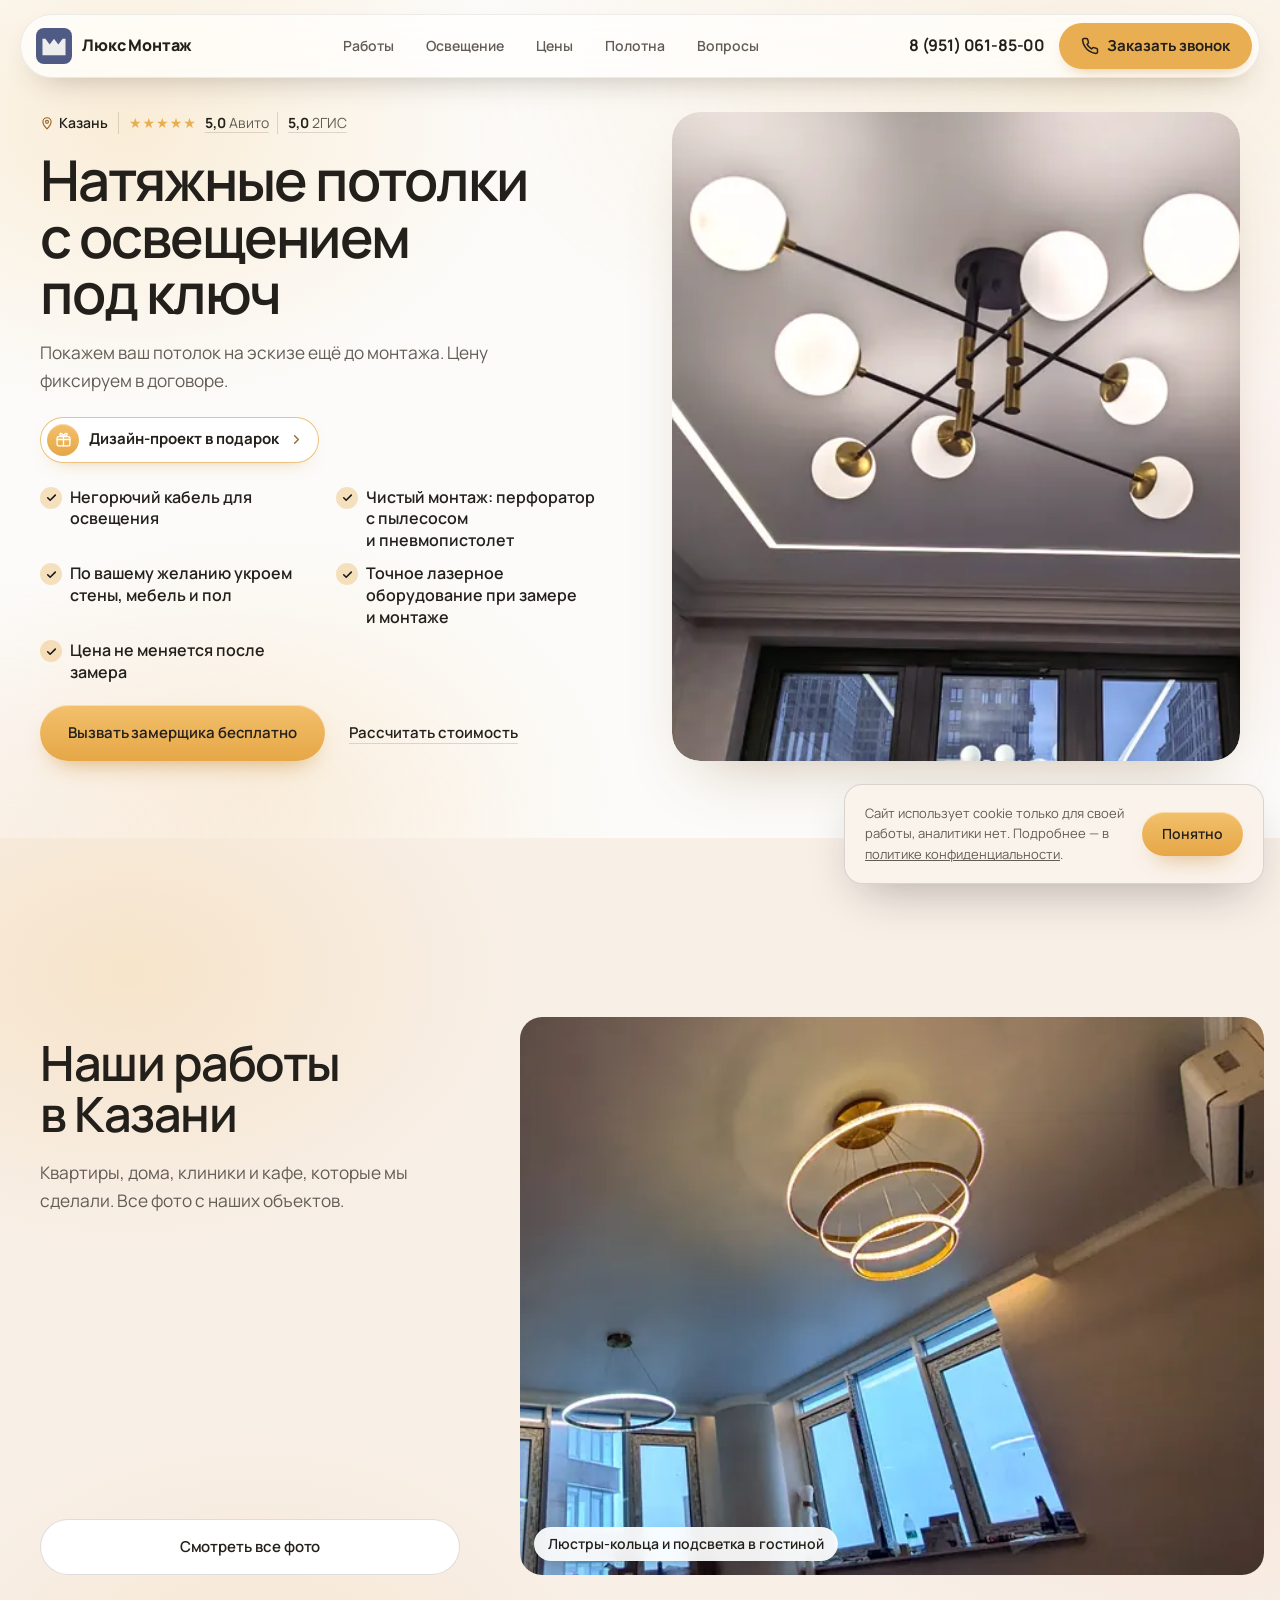
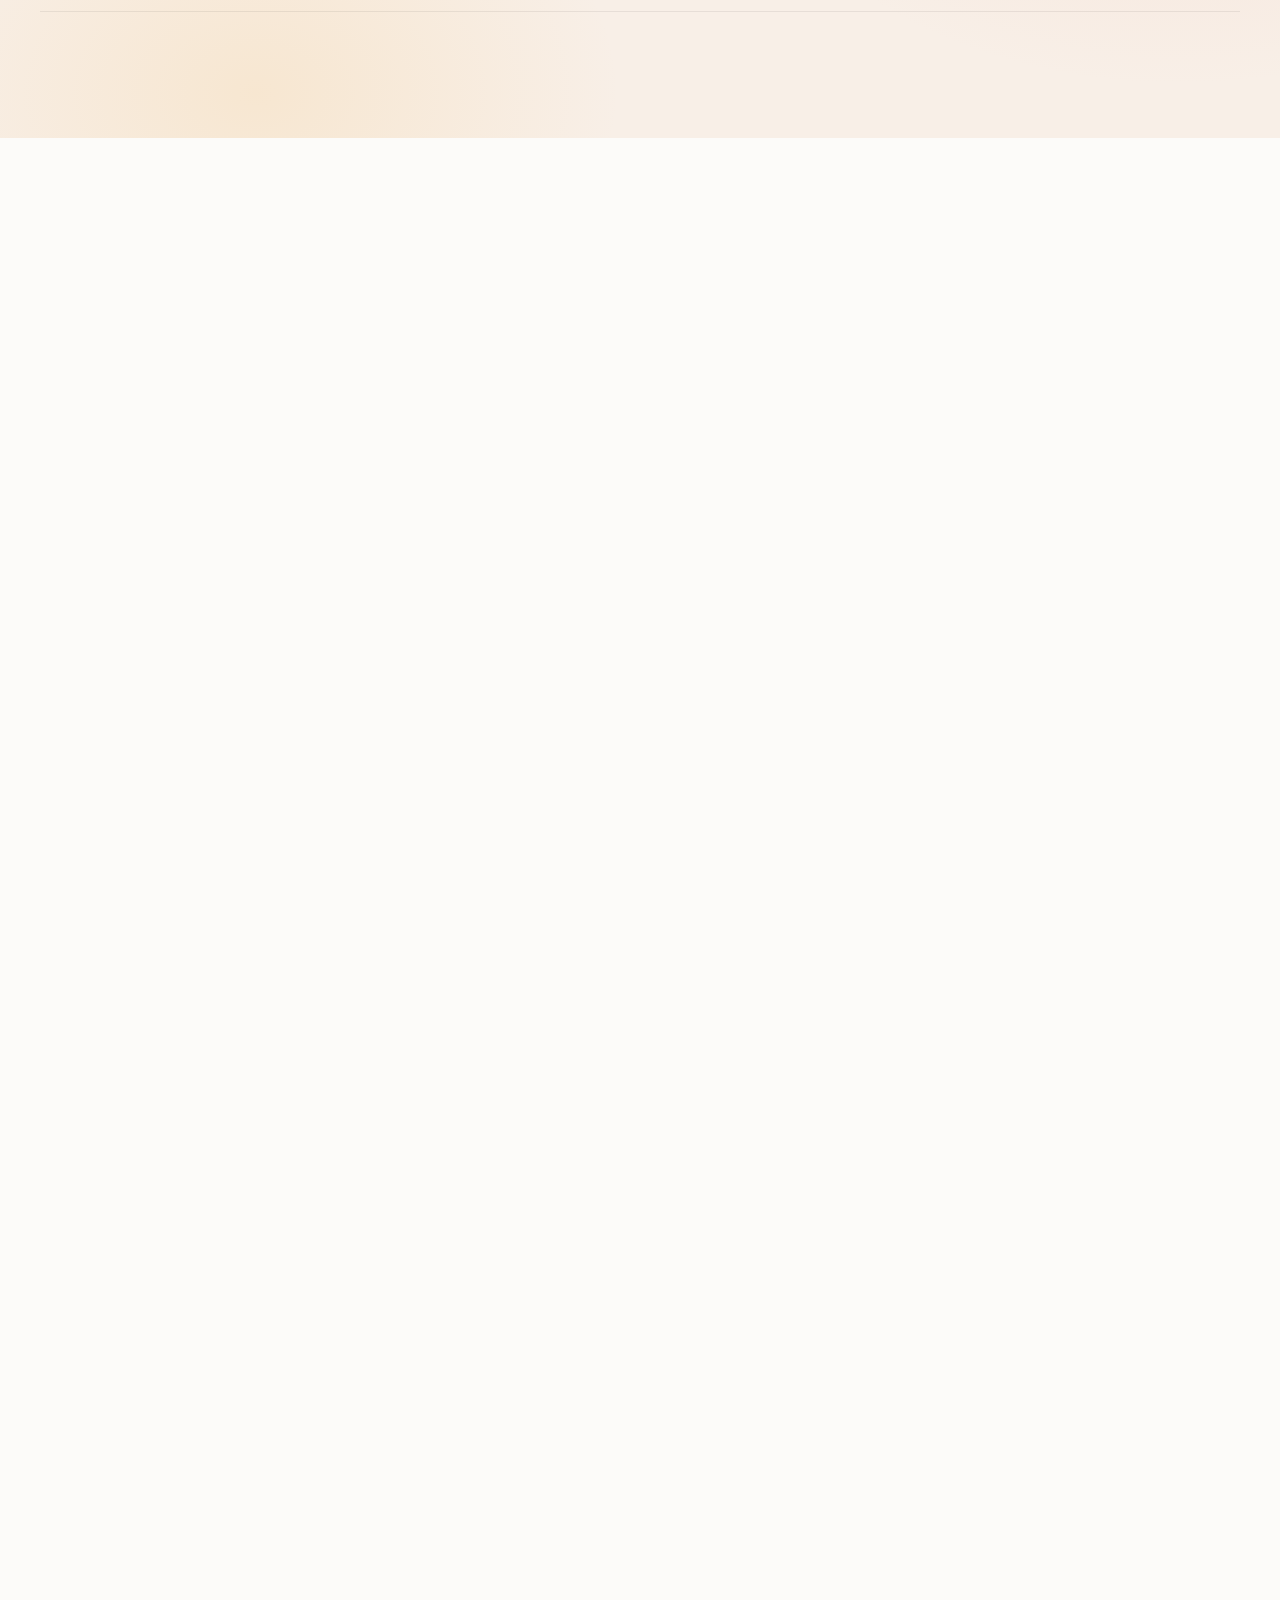
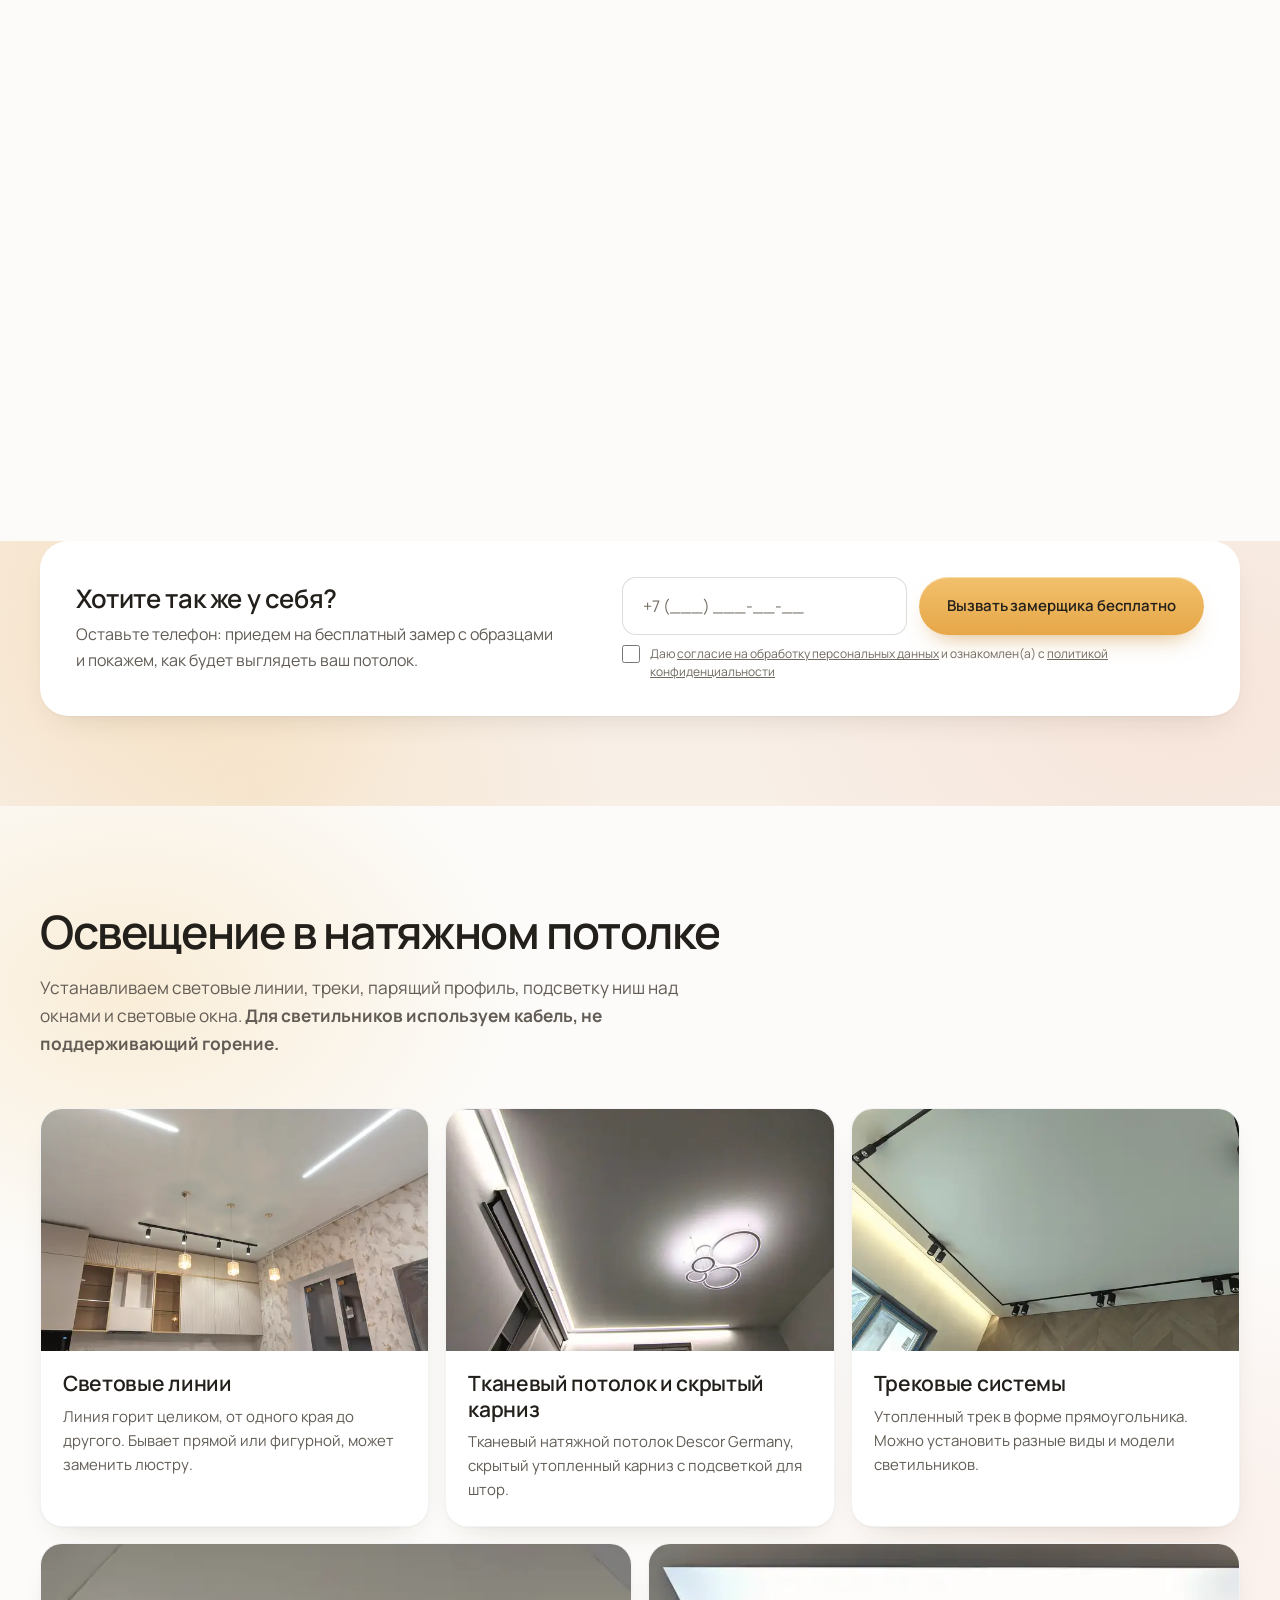
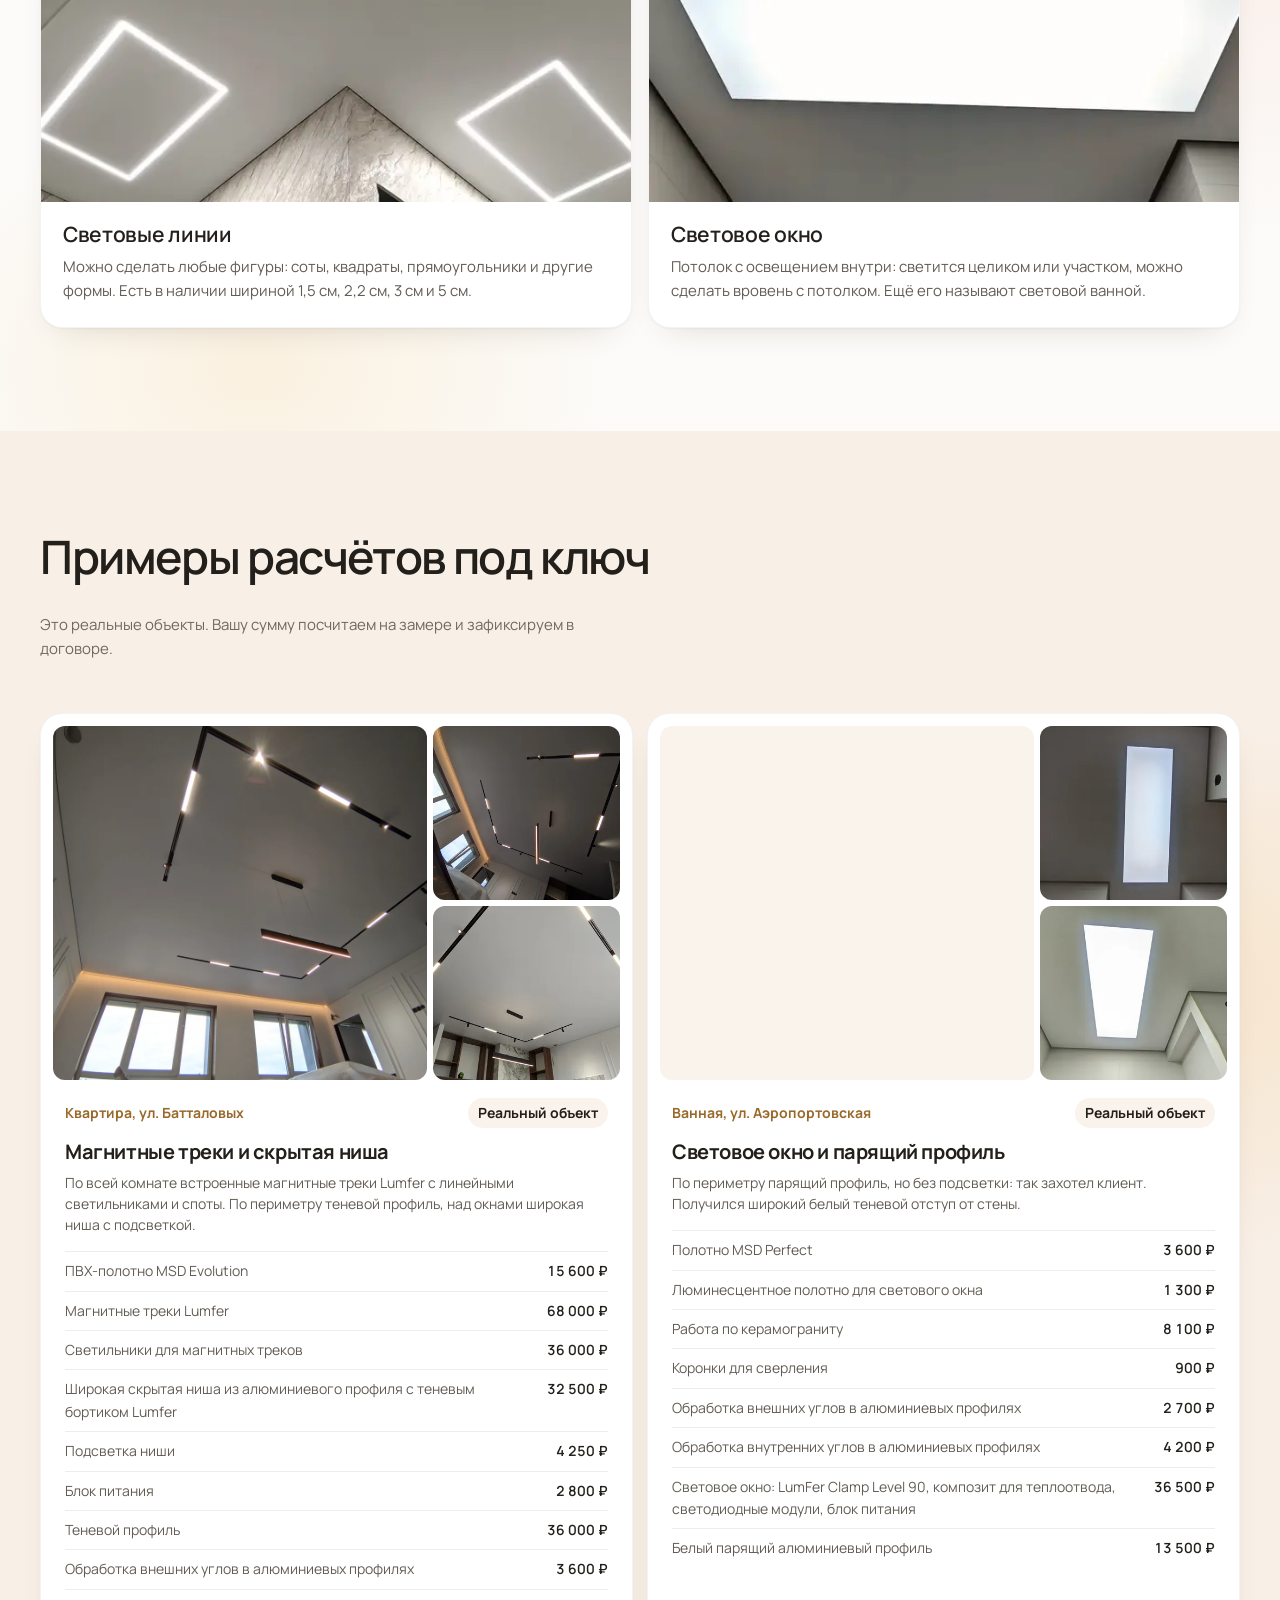
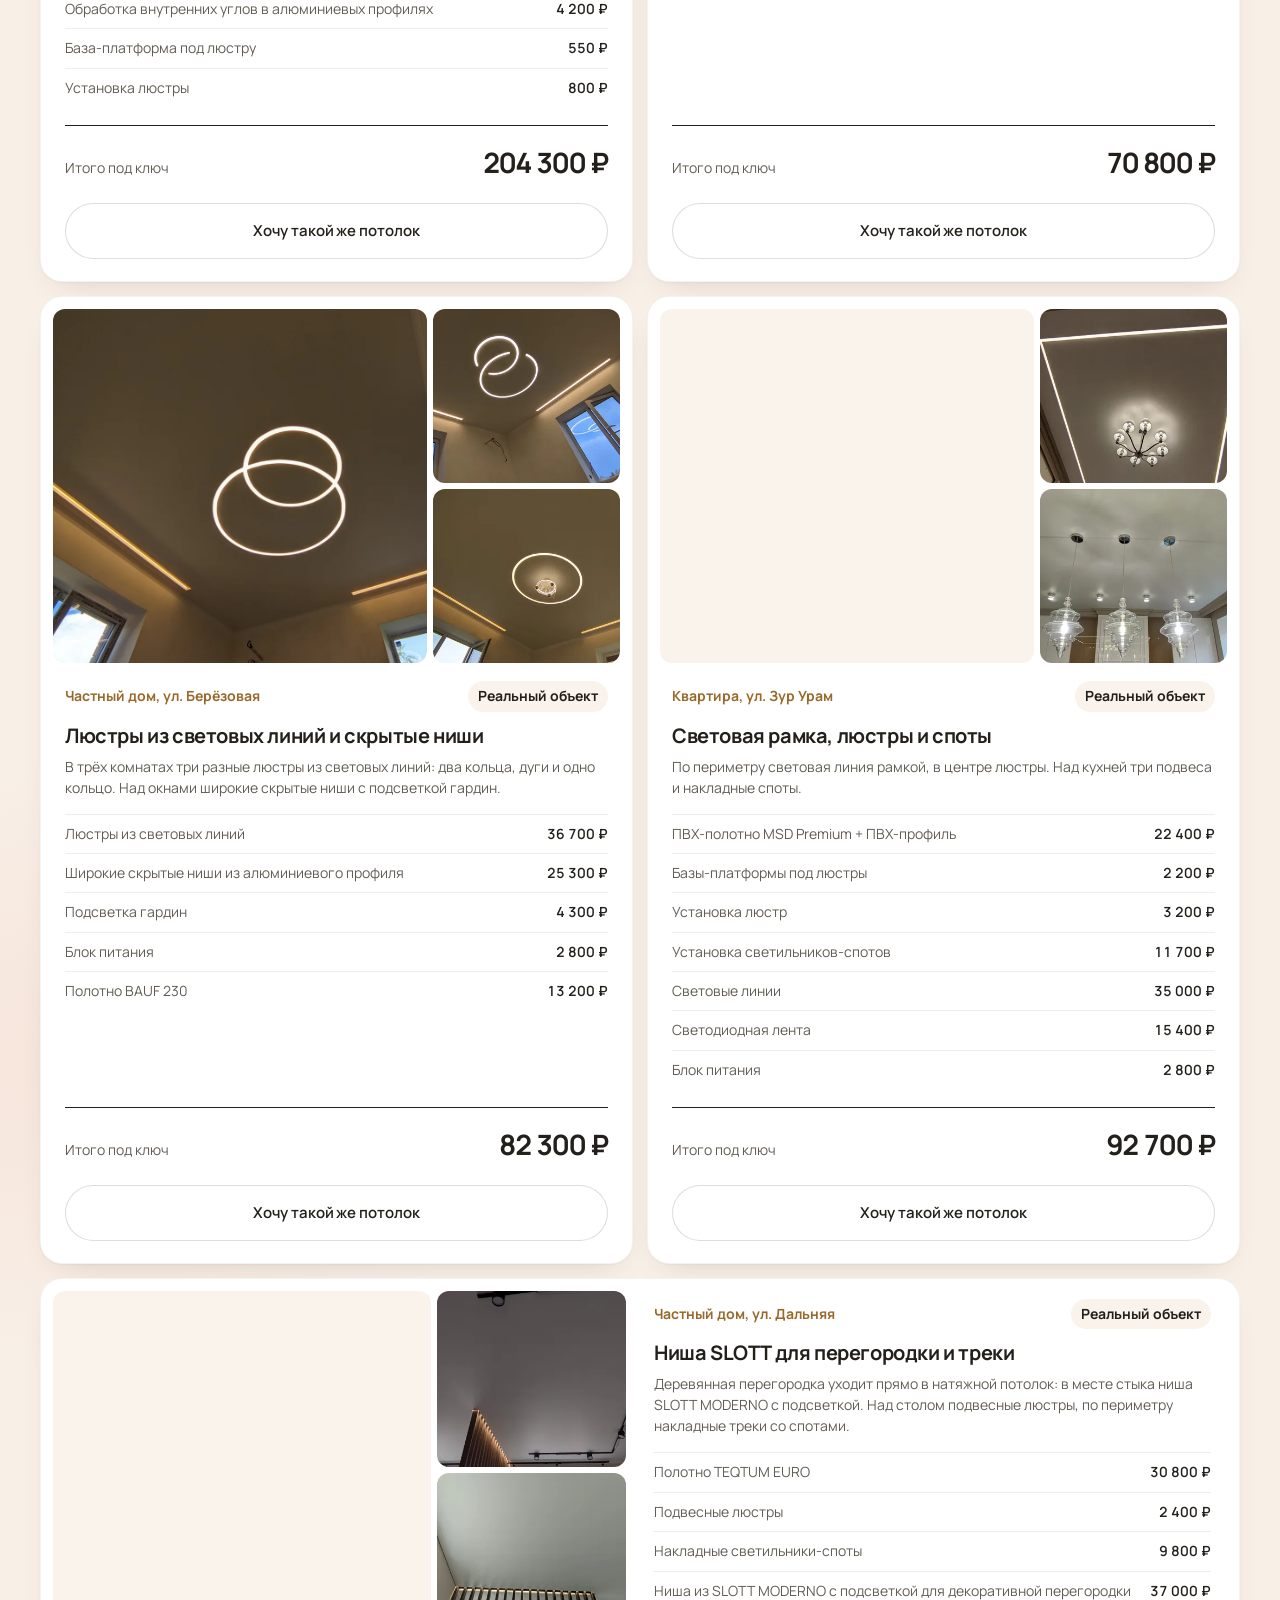
==== index.html @ 131552fe "Первый экран: вернул прежнее фото справа, оставил только тёплое свечение Co-Authored-By: Claude Opus" ====
<!DOCTYPE html>
<html lang="ru" class="no-js">
<head>
  <meta charset="UTF-8">
  <meta name="viewport" content="width=device-width, initial-scale=1">
  <title>Натяжные потолки с освещением в Казани под ключ — Люкс Монтаж</title>
  <meta name="description" content="Натяжные потолки с освещением в Казани под ключ: световые линии, треки, теневой и парящий профиль, световые окна. Бесплатный замер с образцами, дизайн-проект в подарок, цена в договоре не меняется, гарантия до 10 лет. С 2011 года.">
  <meta name="theme-color" content="#FCFBF9">

  <meta property="og:type" content="website">
  <meta property="og:title" content="Натяжные потолки с освещением в Казани — Люкс Монтаж">
  <meta property="og:description" content="Натяжные потолки со встроенным освещением. Бесплатный замер с образцами, цена не меняется после замера, гарантия до 10 лет.">
  <meta property="og:image" content="https://insafvibecode.github.io/natyazhnye-potolki/img/og.jpg">
  <meta property="og:image:width" content="1200">
  <meta property="og:image:height" content="630">
  <meta property="og:url" content="https://insafvibecode.github.io/natyazhnye-potolki/">
  <link rel="canonical" href="https://insafvibecode.github.io/natyazhnye-potolki/">

  <link rel="icon" href="img/logo-mark.svg" type="image/svg+xml">
  <script>
    // анимации только на компьютере с мышью; на телефоне страница сразу открывается целиком, без эффектов.
    // Класс ставим до отрисовки, иначе страница мигает: показалась → спряталась → появилась
    if (!matchMedia('(prefers-reduced-motion: reduce)').matches && matchMedia('(pointer: fine)').matches) {
      document.documentElement.classList.add('anim', 'intro');
      setTimeout(function () { if (!window.gsap) document.documentElement.classList.remove('anim', 'intro'); }, 4000);
    }
  </script>
  <script type="application/ld+json">
{
  "@context": "https://schema.org",
  "@type": "HomeAndConstructionBusiness",
  "name": "Люкс Монтаж",
  "description": "Натяжные потолки с освещением в Казани под ключ: световые линии, треки, теневой и парящий профиль, световые окна. Бесплатный замер, дизайн-проект в подарок, гарантия до 10 лет.",
  "url": "https://insafvibecode.github.io/natyazhnye-potolki/",
  "image": "https://insafvibecode.github.io/natyazhnye-potolki/img/hero/light-frame.webp",
  "logo": "https://insafvibecode.github.io/natyazhnye-potolki/img/logo.webp",
  "telephone": "+7-951-061-85-00",
  "email": "luxmontage@mail.ru",
  "address": {
    "@type": "PostalAddress",
    "addressLocality": "Казань",
    "addressCountry": "RU"
  },
  "areaServed": "Казань",
  "openingHours": "Mo-Su 08:00-22:00",
  "foundingDate": "2011",
  "sameAs": [
    "https://yandex.ru/maps/org/lyuks_montazh/154054015821/",
    "https://2gis.ru/kazan/geo/70000001110180739",
    "https://www.avito.ru/brands/a786323fda3f8978af748af81c578576"
  ]
}
  </script>
  <script type="application/ld+json">
{
  "@context": "https://schema.org",
  "@type": "FAQPage",
  "mainEntity": [
    {
      "@type": "Question",
      "name": "Безопасен ли натяжной потолок в детской?",
      "acceptedAnswer": {
        "@type": "Answer",
        "text": "Да. Устанавливаем полотна с сертификатами для жилых помещений, покажем их на замере."
      }
    },
    {
      "@type": "Question",
      "name": "Будет ли запах после монтажа?",
      "acceptedAnswer": {
        "@type": "Answer",
        "text": "Первое время бывает лёгкий запах, после проветривания он уходит. Если это важно, посмотрите тканевые полотна."
      }
    },
    {
      "@type": "Question",
      "name": "Что будет, если затопят соседи сверху?",
      "acceptedAnswer": {
        "@type": "Answer",
        "text": "Полотно удержит воду. Не прокалывайте его, позвоните нам: сольём воду, просушим и вернём полотно на место."
      }
    },
    {
      "@type": "Question",
      "name": "Сколько времени занимает установка?",
      "acceptedAnswer": {
        "@type": "Answer",
        "text": "Одну комнату монтируем за несколько часов."
      }
    },
    {
      "@type": "Question",
      "name": "Будет ли пыль при монтаже?",
      "acceptedAnswer": {
        "@type": "Answer",
        "text": "Немного будет: под профиль сверлим стены. Строительный и крупный мусор за собой не оставляем."
      }
    },
    {
      "@type": "Question",
      "name": "Может ли цена измениться после замера?",
      "acceptedAnswer": {
        "@type": "Answer",
        "text": "Нет. Смету считаем на замере и фиксируем в договоре."
      }
    },
    {
      "@type": "Question",
      "name": "Как ухаживать за натяжным потолком?",
      "acceptedAnswer": {
        "@type": "Answer",
        "text": "Специального ухода не нужно: протирайте мягкой тканью, пятна убирает мыльный раствор."
      }
    },
    {
      "@type": "Question",
      "name": "Делаете ли вы дизайн-проект?",
      "acceptedAnswer": {
        "@type": "Answer",
        "text": "Да, в подарок к каждому потолку. Рисуем, где пройдут освещение и светильники, чтобы вы заранее видели результат."
      }
    },
    {
      "@type": "Question",
      "name": "Где вы работаете?",
      "acceptedAnswer": {
        "@type": "Answer",
        "text": "В Казани. Работаем ежедневно с 8:00 до 22:00, без выходных. Замер бесплатный."
      }
    },
    {
      "@type": "Question",
      "name": "Вы укрываете мебель и пол во время монтажа?",
      "acceptedAnswer": {
        "@type": "Answer",
        "text": "Да, по желанию. Стены и мебель укрываем плёнкой, на пол стелим гофрокартон или оргалит. Это отдельная услуга, стоимость назовём на замере."
      }
    }
  ]
}
</script>
  <link rel="preload" as="image" imagesrcset="img/hero/light-frame-sm.webp 900w, img/hero/light-frame.webp 1600w" imagesizes="(max-width: 960px) 100vw, 50vw" fetchpriority="high">
  <link rel="preload" href="fonts/manrope-cyrillic.woff2" as="font" type="font/woff2" crossorigin>
  <link rel="preload" href="fonts/manrope-latin.woff2" as="font" type="font/woff2" crossorigin>
  <link rel="stylesheet" href="fonts/fonts.css?v=4">
  <link rel="stylesheet" href="js/vendor/lenis.css">
  <link rel="stylesheet" href="css/style.css?v=156">
</head>
<body>
  <!-- ================= HEADER ================= -->
  <header class="header header--pill">
    <div class="pill">
      <a href="#top" class="logo" aria-label="Люкс Монтаж — на главную">
        <img decoding="async" class="logo__mark" src="img/logo-mark.svg" alt="" width="36" height="36">
        <span class="logo__name">Люкс Монтаж</span>
      </a>
      <nav class="pill__nav" aria-label="Основное меню">
        <a href="#works">Работы</a>
        <a href="#tech">Освещение</a>
        <a href="#calc">Цены</a>
        <a href="#prices">Полотна</a>
        <a href="#faq">Вопросы</a>
      </nav>
      <div class="pill__right">
        <a class="pill__phone" href="tel:+79510618500">8 (951) 061-85-00</a>
        <button class="btn btn--call" data-modal data-source="Шапка — заказать звонок" data-title="Заказать звонок" data-text="Оставьте телефон, перезвоним и ответим на вопросы."><svg width="18" height="18" viewBox="0 0 24 24" fill="none" stroke="currentColor" stroke-width="2" stroke-linecap="round" stroke-linejoin="round" aria-hidden="true"><path d="M22 16.9v3a2 2 0 0 1-2.2 2 19.8 19.8 0 0 1-8.6-3.1 19.5 19.5 0 0 1-6-6A19.8 19.8 0 0 1 2.1 4.2 2 2 0 0 1 4.1 2h3a2 2 0 0 1 2 1.7c.1 1 .4 1.9.7 2.8a2 2 0 0 1-.5 2.1L8 9.9a16 16 0 0 0 6 6l1.3-1.3a2 2 0 0 1 2.1-.4c.9.3 1.8.6 2.8.7a2 2 0 0 1 1.8 2z"/></svg><span>Заказать звонок</span></button>
        <a class="header__call" href="tel:+79510618500" aria-label="Позвонить"><svg width="18" height="18" viewBox="0 0 24 24" fill="none" stroke="currentColor" stroke-width="2" stroke-linecap="round" stroke-linejoin="round" aria-hidden="true"><path d="M22 16.9v3a2 2 0 0 1-2.2 2 19.8 19.8 0 0 1-8.6-3.1 19.5 19.5 0 0 1-6-6A19.8 19.8 0 0 1 2.1 4.2 2 2 0 0 1 4.1 2h3a2 2 0 0 1 2 1.7c.1 1 .4 1.9.7 2.8a2 2 0 0 1-.5 2.1L8 9.9a16 16 0 0 0 6 6l1.3-1.3a2 2 0 0 1 2.1-.4c.9.3 1.8.6 2.8.7a2 2 0 0 1 1.8 2z"/></svg></a>
        <button class="burger" aria-label="Меню" aria-expanded="false"><span></span></button>
      </div>
    </div>
  </header>

  <div class="mobile-menu" aria-label="Мобильное меню">
    <a href="#works">Наши работы</a>
    <a href="#calc">Цены</a>
    <a href="#prices">Полотна</a>
    <a href="#steps">Как работаем</a>
    <a href="#faq">Вопросы</a>
    <a href="#contacts">Контакты</a>
    <a class="mobile-menu__phone" href="tel:+79510618500">8 (951) 061-85-00</a>
    <button class="btn btn--light btn--block" data-modal data-source="Меню — замер">Вызвать замерщика бесплатно</button>
  </div>

  <main id="top">

    <!-- ================= HERO ================= -->
    <section class="hero">
      <div class="container hero__grid">
        <div class="hero__rating hero__fade">
          <span class="hero__city"><svg width="14" height="14" viewBox="0 0 24 24" fill="none" stroke="currentColor" stroke-width="2" stroke-linecap="round" stroke-linejoin="round" aria-hidden="true"><path d="M12 22s7-6.2 7-12a7 7 0 1 0-14 0c0 5.8 7 12 7 12z"/><circle cx="12" cy="10" r="2.5"/></svg>Казань</span>
          <i aria-hidden="true">★★★★★</i>
          <a href="https://www.avito.ru/brands/a786323fda3f8978af748af81c578576" target="_blank" rel="noopener"><b>5,0</b> Авито</a>
          <a href="https://2gis.ru/kazan/geo/70000001110180739" target="_blank" rel="noopener"><b>5,0</b> 2ГИС</a>
        </div>
        <h1 class="h1 hero__title" data-split>Натяжные потолки с&nbsp;освещением под&nbsp;ключ<span class="sr-only"> в Казани</span></h1>
        <p class="lead hero__lead hero__fade">Покажем ваш потолок на эскизе ещё до монтажа. Цену фиксируем в&nbsp;договоре.</p>
        <button class="hero__deal hero__fade" type="button" data-modal data-source="Первый экран — дизайн-проект"
                data-title="Дизайн-проект в подарок"
                data-text="Оставьте телефон. Приедем на замер с образцами и покажем, как будет выглядеть ваш потолок с освещением.">
          <span class="hero__deal-ic"><svg width="22" height="22" viewBox="0 0 24 24" fill="none" stroke="currentColor" stroke-width="1.9" stroke-linecap="round" stroke-linejoin="round" aria-hidden="true"><rect x="3" y="8" width="18" height="13" rx="2"/><path d="M12 8v13M3 12h18M12 8S10.5 3 8 3.5 7 8 12 8zM12 8s1.5-5 4-4.5S17 8 12 8z"/></svg></span>
          <span class="hero__deal-txt"><b>Дизайн-проект в подарок</b></span>
          <svg class="hero__deal-go" width="18" height="18" viewBox="0 0 24 24" fill="none" stroke="currentColor" stroke-width="2.2" stroke-linecap="round" stroke-linejoin="round" aria-hidden="true"><path d="M9 6l6 6-6 6"/></svg>
        </button>
        <div class="hero__media hero__fade">
          <img src="img/hero/light-frame-sm.webp" srcset="img/hero/light-frame-sm.webp 900w, img/hero/light-frame.webp 1600w" sizes="(max-width: 960px) 100vw, 50vw" alt="Натяжной потолок с дизайнерской люстрой и световой рамкой по периметру" width="1600" height="900" fetchpriority="high">
        </div>
        <ul class="hero__perks hero__fade">
          <li>Негорючий кабель для освещения</li>
          <li>Чистый монтаж: перфоратор с&nbsp;пылесосом и&nbsp;пневмопистолет</li>
          <li>По вашему желанию укроем стены, мебель и пол</li>
          <li>Точное лазерное оборудование при замере и&nbsp;монтаже</li>
          <li>Цена не меняется после замера</li>
        </ul>
        <div class="hero__actions hero__fade">
          <button class="btn btn--light" data-magnetic data-modal data-source="Первый экран — замер"
                  data-title="Бесплатный замер"
                  data-text="Оставьте телефон. Перезвоним и договоримся, когда приехать с образцами.">
            <span class="btn__label">Вызвать замерщика бесплатно</span>
          </button>
          <a class="hero__link" href="#calc">Рассчитать стоимость</a>
        </div>
      </div>
    </section>

    <!-- ================= WORKS (horizontal) ================= -->
    <section class="works" id="works">
      <div class="works__pin">
        <div class="works__head-m container">
          <h2 class="h2">Наши работы в&nbsp;Казани</h2>
          <p class="lead">Фото с наших объектов, без картинок из интернета. Листайте вбок.</p>
        </div>
        <div class="works__track">
          <div class="works__intro">
            <div>
              <h2 class="h2">Наши работы в&nbsp;Казани</h2>
              <p class="lead">Квартиры, дома, клиники и кафе, которые мы сделали. Все фото с наших объектов.</p>
            </div>
            <button class="btn btn--ghost" data-all-works><span class="btn__label">Смотреть все фото</span></button>
          </div>

          <button class="work work--wide" data-lightbox="works" data-full="img/works/f-01.webp"><img decoding="async" src="img/works/f-01.webp" srcset="img/works/f-01-sm.webp 640w, img/works/f-01.webp 960w" sizes="(max-width: 960px) 86vw, 46vw" alt="Гостиная: натяжной потолок, люстры-кольца и точечные светильники" loading="lazy" width="960" height="720"><span class="work__cap">Люстры-кольца и подсветка в гостиной</span></button>
          <button class="work" data-lightbox="works" data-full="img/works/n-01.webp"><img decoding="async" src="img/works/n-01.webp" srcset="img/works/n-01-sm.webp 480w, img/works/n-01.webp 720w" sizes="(max-width: 960px) 86vw, 34vw" alt="Две подвесные люстры, точечные светильники и подсветка скрытой ниши над окном" loading="lazy" width="720" height="960"><span class="work__cap">Подвесные люстры и подсветка ниши</span></button>
          <button class="work" data-lightbox="works" data-full="img/works/f-02.webp"><img decoding="async" src="img/works/f-02.webp" srcset="img/works/f-02-sm.webp 480w, img/works/f-02.webp 720w" sizes="(max-width: 960px) 86vw, 34vw" alt="Комната целиком: световые линии и контур по периметру потолка" loading="lazy" width="720" height="960"><span class="work__cap">Световые линии по всему потолку</span></button>
          <button class="work" data-lightbox="works" data-full="img/works/n-02.webp"><img decoding="async" src="img/works/n-02.webp" srcset="img/works/n-02-sm.webp 480w, img/works/n-02.webp 720w" sizes="(max-width: 960px) 86vw, 34vw" alt="Натяжной потолок «звёздное небо» с подсветкой по контуру" loading="lazy" width="720" height="960"><span class="work__cap">Звёздное небо с подсветкой по контуру</span></button>
          <button class="work work--wide" data-lightbox="works" data-full="img/works/f-03.webp"><img decoding="async" src="img/works/f-03.webp" srcset="img/works/f-03-sm.webp 640w, img/works/f-03.webp 960w" sizes="(max-width: 960px) 86vw, 46vw" alt="Кухня: двухуровневый потолок, подвесы и накладные светильники" loading="lazy" width="960" height="720"><span class="work__cap">Двухуровневый потолок на кухне</span></button>
          <button class="work" data-lightbox="works" data-full="img/works/n-03.webp"><img decoding="async" src="img/works/n-03.webp" srcset="img/works/n-03-sm.webp 480w, img/works/n-03.webp 720w" sizes="(max-width: 960px) 86vw, 34vw" alt="Круглый световой потолок с фигурным краем в магазине" loading="lazy" width="720" height="960"><span class="work__cap">Круглый световой потолок в магазине</span></button>
          <button class="work" data-lightbox="works" data-full="img/works/f-04.webp"><img decoding="async" src="img/works/f-04.webp" srcset="img/works/f-04-sm.webp 480w, img/works/f-04.webp 720w" sizes="(max-width: 960px) 86vw, 34vw" alt="Потолок целиком: световая рамка по периметру и люстра из колец" loading="lazy" width="720" height="960"><span class="work__cap">Световая рамка и люстра-кольца</span></button>
          <button class="work" data-lightbox="works" data-full="img/works/n-04.webp"><img decoding="async" src="img/works/n-04.webp" srcset="img/works/n-04-sm.webp 480w, img/works/n-04.webp 720w" sizes="(max-width: 960px) 86vw, 34vw" alt="Световые линии и радиусный угол на теневом профиле" loading="lazy" width="720" height="960"><span class="work__cap">Световые линии и радиусный угол</span></button>
          <button class="work work--wide" data-lightbox="works" data-full="img/works/f-05.webp"><img decoding="async" src="img/works/f-05.webp" srcset="img/works/f-05-sm.webp 640w, img/works/f-05.webp 960w" sizes="(max-width: 960px) 86vw, 46vw" alt="Потолок целиком: встроенный трек и светильники по периметру" loading="lazy" width="960" height="720"><span class="work__cap">Встроенный трек со светильниками</span></button>
          <button class="work" data-lightbox="works" data-full="img/works/n-05.webp"><img decoding="async" src="img/works/n-05.webp" srcset="img/works/n-05-sm.webp 480w, img/works/n-05.webp 720w" sizes="(max-width: 960px) 86vw, 34vw" alt="Магнитные треки со светильниками в натяжном потолке" loading="lazy" width="720" height="960"><span class="work__cap">Магнитные треки</span></button>
          <button class="work work--wide" data-lightbox="works" data-full="img/works/f-06.webp"><img decoding="async" src="img/works/f-06.webp" srcset="img/works/f-06-sm.webp 640w, img/works/f-06.webp 960w" sizes="(max-width: 960px) 86vw, 46vw" alt="Потолок со световыми окнами в виде шестиугольников с облаками" loading="lazy" width="960" height="720"><span class="work__cap">Световые окна «небо с облаками»</span></button>
          <button class="work" data-lightbox="works" data-full="img/works/n-06.webp" data-cap="«Тихие стены» (тканевые натяжные стены) со встроенными световыми линиями шириной 1,5 см"><img decoding="async" src="img/works/n-06.webp" srcset="img/works/n-06-sm.webp 480w, img/works/n-06.webp 720w" sizes="(max-width: 960px) 86vw, 34vw" alt="«Тихие стены» — тканевые натяжные стены на лестнице со встроенными световыми линиями шириной 1,5 см" loading="lazy" width="720" height="960"><span class="work__cap"><span class="cap-full">«Тихие стены» (тканевые натяжные стены) со&nbsp;встроенными световыми линиями шириной 1,5&nbsp;см</span><span class="cap-short">«Тихие стены» и&nbsp;световые линии 1,5&nbsp;см</span></span></button>
          <button class="work work--wide" data-lightbox="works" data-full="img/works/f-07.webp"><img decoding="async" src="img/works/f-07.webp" srcset="img/works/f-07-sm.webp 640w, img/works/f-07.webp 960w" sizes="(max-width: 960px) 86vw, 46vw" alt="Потолок целиком: световой круг и дизайнерская люстра" loading="lazy" width="960" height="720"><span class="work__cap">Световой круг и дизайнерская люстра</span></button>
          <button class="work" data-lightbox="works" data-full="img/works/n-07.webp"><img decoding="async" src="img/works/n-07.webp" srcset="img/works/n-07-sm.webp 480w, img/works/n-07.webp 720w" sizes="(max-width: 960px) 86vw, 34vw" alt="Дизайнерская люстра, магнитные треки и подсветка скрытой ниши над окном" loading="lazy" width="720" height="960"><span class="work__cap">Люстра, магнитные треки и подсветка ниши</span></button>
          <button class="work work--wide" data-lightbox="works" data-full="img/works/f-08.webp"><img decoding="async" src="img/works/f-08.webp" srcset="img/works/f-08-sm.webp 640w, img/works/f-08.webp 960w" sizes="(max-width: 960px) 86vw, 46vw" alt="Гостиная целиком: натяжной потолок, подвесные люстры и трек" loading="lazy" width="960" height="720"><span class="work__cap">Гостиная: подвесы и треки</span></button>
          <button class="work" data-lightbox="works" data-full="img/works/n-08.webp"><img decoding="async" src="img/works/n-08.webp" srcset="img/works/n-08-sm.webp 480w, img/works/n-08.webp 720w" sizes="(max-width: 960px) 86vw, 34vw" alt="Звёздное небо с подсветкой по контуру, рядом скрытая ниша с магнитными треками" loading="lazy" width="720" height="960"><span class="work__cap">Звёздное небо и магнитные треки</span></button>
          <button class="work" data-lightbox="works" data-full="img/works/n-09.webp"><img decoding="async" src="img/works/n-09.webp" srcset="img/works/n-09-sm.webp 480w, img/works/n-09.webp 720w" sizes="(max-width: 960px) 86vw, 34vw" alt="Световое окно вровень с потолком и световая линия вдоль лестницы" loading="lazy" width="720" height="960"><span class="work__cap">Световое окно вровень с потолком</span></button>
          <button class="work" data-lightbox="works" data-full="img/works/n-10.webp"><img decoding="async" src="img/works/n-10.webp" srcset="img/works/n-10-sm.webp 480w, img/works/n-10.webp 720w" sizes="(max-width: 960px) 86vw, 34vw" alt="Подсветка скрытой ниши над панорамными окнами и точечные светильники" loading="lazy" width="720" height="960"><span class="work__cap">Подсветка скрытой ниши над окном</span></button>
          <button class="work" data-lightbox="works" data-full="img/works/n-11.webp"><img decoding="async" src="img/works/n-11.webp" srcset="img/works/n-11-sm.webp 480w, img/works/n-11.webp 720w" sizes="(max-width: 960px) 86vw, 34vw" alt="Магнитные треки и подсветка скрытой ниши над панорамными окнами" loading="lazy" width="720" height="960"><span class="work__cap">Магнитные треки у панорамных окон</span></button>
          <button class="work" data-lightbox="works" data-full="img/works/n-12.webp"><img decoding="async" src="img/works/n-12.webp" srcset="img/works/n-12-sm.webp 480w, img/works/n-12.webp 720w" sizes="(max-width: 960px) 86vw, 34vw" alt="Магнитные треки в скрытой нише и парящий профиль" loading="lazy" width="720" height="960"><span class="work__cap">Магнитные треки и парящий профиль</span></button>
          <span class="work__end" aria-hidden="true"></span>
        </div>
        <div class="works__progress" aria-hidden="true"><i></i></div>
        <div class="works__foot-m container">
          <span class="works__count" aria-live="polite"><b data-works-cur>01</b> / 20</span>
          <button class="btn btn--ghost btn--sm" data-all-works>Все фото</button>
        </div>
      </div>
    </section>

    <!-- ================= Заявка после работ ================= -->
    <section class="lead-band" aria-label="Заявка на замер">
      <div class="container">
        <div class="lead-band__card">
          <div class="lead-band__text">
            <h2 class="h3">Хотите так&nbsp;же у&nbsp;себя?</h2>
            <p>Оставьте телефон: приедем на бесплатный замер с образцами и покажем, как будет выглядеть ваш потолок.</p>
          </div>
          <form class="form lead-band__form" data-form novalidate>
            <input type="hidden" name="source" value="Форма после работ">
            <input class="hp" type="text" name="website" tabindex="-1" autocomplete="off" aria-hidden="true">
            <input class="input ym-disable-keys" type="tel" name="phone" placeholder="+7 (___) ___-__-__" autocomplete="tel" aria-label="Ваш телефон">
            <button class="btn btn--light" type="submit"><span class="btn__label">Вызвать замерщика бесплатно</span></button>
            <label class="check">
              <input type="checkbox" name="agree" required>
              <span>Даю <a href="html/agreement.html" target="_blank" rel="noopener">согласие на обработку персональных данных</a> и ознакомлен(а) с <a href="html/privacy.html" target="_blank" rel="noopener">политикой конфиденциальности</a></span>
            </label>
            <div class="form__error" role="alert"></div>
            <div class="form__success">Спасибо! Перезвоним как можно скорее.</div>
          </form>
        </div>
      </div>
    </section>

    <!-- ================= TECH ================= -->
    <section class="section" id="tech">
      <div class="container">
        <div class="section-head">
          <h2 class="h2" data-split>Освещение в натяжном потолке</h2>
          <p class="lead reveal">Устанавливаем световые линии, треки, парящий профиль, подсветку ниш над окнами и световые окна. <b>Для светильников используем кабель, не поддерживающий горение.</b></p>
        </div>
        <div class="tech-grid">
          <article class="tech-card reveal">
            <img decoding="async" src="img/tech/c-01.webp" srcset="img/tech/c-01-sm.webp 640w, img/tech/c-01.webp 1200w" sizes="(max-width: 960px) 82vw, 34vw" alt="Световые линии на натяжном потолке на кухне" loading="lazy" width="1200" height="750">
            <div class="tech-card__body">
              <h3 class="h3">Световые линии</h3>
              <p>Линия горит целиком, от одного края до другого. Бывает прямой или фигурной, может заменить люстру.</p>
            </div>
          </article>
          <article class="tech-card reveal">
            <img decoding="async" src="img/tech/c-02.webp" srcset="img/tech/c-02-sm.webp 640w, img/tech/c-02.webp 1200w" sizes="(max-width: 960px) 82vw, 34vw" alt="Тканевый натяжной потолок Descor Germany и скрытый утопленный карниз с подсветкой для штор" loading="lazy" width="1200" height="750">
            <div class="tech-card__body">
              <h3 class="h3">Тканевый потолок и скрытый карниз</h3>
              <p>Тканевый натяжной потолок Descor Germany, скрытый утопленный карниз с подсветкой для штор.</p>
            </div>
          </article>
          <article class="tech-card reveal">
            <img decoding="async" src="img/tech/c-03.webp" srcset="img/tech/c-03-sm.webp 640w, img/tech/c-03.webp 1200w" sizes="(max-width: 960px) 82vw, 34vw" alt="Утопленный трек в форме прямоугольника со светильниками" loading="lazy" width="1200" height="750">
            <div class="tech-card__body">
              <h3 class="h3">Трековые системы</h3>
              <p>Утопленный трек в форме прямоугольника. Можно установить разные виды и модели светильников.</p>
            </div>
          </article>
          <article class="tech-card reveal">
            <img decoding="async" src="img/tech/c-04.webp" srcset="img/tech/c-04-sm.webp 640w, img/tech/c-04.webp 1200w" sizes="(max-width: 960px) 82vw, 34vw" alt="Световые квадраты на натяжном потолке" loading="lazy" width="1200" height="750">
            <div class="tech-card__body">
              <h3 class="h3">Световые линии</h3>
              <p>Можно сделать любые фигуры: соты, квадраты, прямоугольники и другие формы. Есть в наличии шириной 1,5&nbsp;см, 2,2&nbsp;см, 3&nbsp;см и 5&nbsp;см.</p>
            </div>
          </article>
          <article class="tech-card reveal">
            <img decoding="async" src="img/tech/c-05.webp" srcset="img/tech/c-05-sm.webp 640w, img/tech/c-05.webp 1200w" sizes="(max-width: 960px) 82vw, 34vw" alt="Световое окно в натяжном потолке" loading="lazy" width="1200" height="750">
            <div class="tech-card__body">
              <h3 class="h3">Световое окно</h3>
              <p>Потолок с освещением внутри: светится целиком или участком, можно сделать вровень с потолком. Ещё его называют световой ванной.</p>
            </div>
          </article>
        </div>
      </div>
    </section>

    <!-- ================= CALCULATOR ================= -->
    <section class="section section--alt" id="calc">
      <div class="container">
        <div class="section-head">
          <h2 class="h2" data-split>Примеры расчётов под&nbsp;ключ</h2>
          <p class="muted reveal">Это реальные объекты. Вашу сумму посчитаем на замере и зафиксируем в договоре.</p>
        </div>

        <div class="est-feat-wrap reveal">
          <article class="est est--feat">
            <div class="est-feat__media">
              <button class="est-feat__photo est-feat__photo--main" data-lightbox="est-tracks" data-full="img/ests/tracks-full-1.webp" aria-label="Смотреть фото магнитных треков в квартире"><img decoding="async" src="img/ests/tracks-main.webp" alt="Магнитные треки Lumfer со светильниками на натяжном потолке, по периметру скрытая ниша с подсветкой" loading="lazy" width="1000" height="800"></button>
              <button class="est-feat__photo" data-lightbox="est-tracks" data-full="img/ests/tracks-full-2.webp" aria-label="Фото 2"><img decoding="async" src="img/ests/tracks-t1.webp" alt="Магнитные треки, вид на потолок с другой стороны комнаты" loading="lazy" width="400" height="320"></button>
              <button class="est-feat__photo" data-lightbox="est-tracks" data-full="img/ests/tracks-full-3.webp" aria-label="Фото 3"><img decoding="async" src="img/ests/tracks-t2.webp" alt="Кухня: магнитные треки и линейный подвес над столом" loading="lazy" width="400" height="320"></button>
            </div>
            <div class="est-feat__body">
              <div class="est__top"><span class="est__room">Квартира, ул.&nbsp;Батталовых</span><span class="est__area">Реальный объект</span></div>
              <h3 class="est__name">Магнитные треки и скрытая ниша</h3>
              <p class="est-feat__note">По всей комнате встроенные магнитные треки Lumfer с линейными светильниками и споты. По периметру теневой профиль, над окнами широкая ниша с подсветкой.</p>
              <ul class="est__list">
                <li><span>ПВХ-полотно MSD Evolution</span><b>15&nbsp;600&nbsp;₽</b></li>
                <li><span>Магнитные треки Lumfer</span><b>68&nbsp;000&nbsp;₽</b></li>
                <li><span>Светильники для магнитных треков</span><b>36&nbsp;000&nbsp;₽</b></li>
                <li><span>Широкая скрытая ниша из алюминиевого профиля с теневым бортиком Lumfer</span><b>32&nbsp;500&nbsp;₽</b></li>
                <li><span>Подсветка ниши</span><b>4&nbsp;250&nbsp;₽</b></li>
                <li><span>Блок питания</span><b>2&nbsp;800&nbsp;₽</b></li>
                <li><span>Теневой профиль</span><b>36&nbsp;000&nbsp;₽</b></li>
                <li><span>Обработка внешних углов в алюминиевых профилях</span><b>3&nbsp;600&nbsp;₽</b></li>
                <li><span>Обработка внутренних углов в алюминиевых профилях</span><b>4&nbsp;200&nbsp;₽</b></li>
                <li><span>База-платформа под люстру</span><b>550&nbsp;₽</b></li>
                <li><span>Установка люстры</span><b>800&nbsp;₽</b></li>
              </ul>
              <div class="est__total"><span>Итого под ключ</span><b>204&nbsp;300&nbsp;₽</b></div>
              <button class="btn btn--ghost btn--block" data-modal data-source="Примеры расчётов — Квартира, магнитные треки" data-title="Посчитаем вашу комнату"
                      data-text="Оставьте только телефон. Перезвоним, уточним размеры вашей комнаты и посчитаем по позициям."
                      data-summary="Вы выбрали пример: квартира, магнитные треки и скрытая ниша, 204 300 ₽">Хочу такой же потолок</button>
            </div>
          </article>
          <article class="est est--feat">
            <div class="est-feat__media">
              <button class="est-feat__photo est-feat__photo--main" data-lightbox="est-win" data-full="img/ests/win-full-1.webp" aria-label="Смотреть фото светового окна в ванной"><img decoding="async" src="img/ests/win-main.webp" alt="Световое окно в натяжном потолке ванной, белый парящий профиль по периметру" loading="lazy" width="800" height="640"></button>
              <button class="est-feat__photo" data-lightbox="est-win" data-full="img/ests/win-full-2.webp" aria-label="Фото 2"><img decoding="async" src="img/ests/win-t1.webp" alt="Световое окно в ванной, вид снизу на весь потолок" loading="lazy" width="400" height="320"></button>
              <button class="est-feat__photo" data-lightbox="est-win" data-full="img/ests/win-full-3.webp" aria-label="Фото 3"><img decoding="async" src="img/ests/win-t2.webp" alt="Световое окно вечером" loading="lazy" width="400" height="320"></button>
            </div>
            <div class="est-feat__body">
              <div class="est__top"><span class="est__room">Ванная, ул.&nbsp;Аэропортовская</span><span class="est__area">Реальный объект</span></div>
              <h3 class="est__name">Световое окно и парящий профиль</h3>
              <p class="est-feat__note">По периметру парящий профиль, но без подсветки: так захотел клиент. Получился широкий белый теневой отступ от стены.</p>
              <ul class="est__list">
                <li><span>Полотно MSD Perfect</span><b>3&nbsp;600&nbsp;₽</b></li>
                <li><span>Люминесцентное полотно для светового окна</span><b>1&nbsp;300&nbsp;₽</b></li>
                <li><span>Работа по керамограниту</span><b>8&nbsp;100&nbsp;₽</b></li>
                <li><span>Коронки для сверления</span><b>900&nbsp;₽</b></li>
                <li><span>Обработка внешних углов в алюминиевых профилях</span><b>2&nbsp;700&nbsp;₽</b></li>
                <li><span>Обработка внутренних углов в алюминиевых профилях</span><b>4&nbsp;200&nbsp;₽</b></li>
                <li><span>Световое окно: LumFer Clamp Level 90, композит для теплоотвода, светодиодные модули, блок питания</span><b>36&nbsp;500&nbsp;₽</b></li>
                <li><span>Белый парящий алюминиевый профиль</span><b>13&nbsp;500&nbsp;₽</b></li>
              </ul>
              <div class="est__total"><span>Итого под ключ</span><b>70&nbsp;800&nbsp;₽</b></div>
              <button class="btn btn--ghost btn--block" data-modal data-source="Примеры расчётов — Ванная, световое окно" data-title="Посчитаем вашу комнату"
                      data-text="Оставьте только телефон. Перезвоним, уточним размеры вашей комнаты и посчитаем по позициям."
                      data-summary="Вы выбрали пример: ванная, световое окно и парящий профиль, 70 800 ₽">Хочу такой же потолок</button>
            </div>
          </article>
          <article class="est est--feat">
            <div class="est-feat__media">
              <button class="est-feat__photo est-feat__photo--main" data-lightbox="est-rings" data-full="img/ests/rings-full-1.webp" aria-label="Смотреть фото люстр из световых линий"><img decoding="async" src="img/ests/rings-main.webp" alt="Люстра из световых линий: два пересекающихся кольца, над окнами световые линии в скрытых нишах" loading="lazy" width="1000" height="800"></button>
              <button class="est-feat__photo" data-lightbox="est-rings" data-full="img/ests/rings-full-2.webp" aria-label="Фото 2"><img decoding="async" src="img/ests/rings-t1.webp" alt="Люстра из световых линий в виде двух дуг, которые захватывают друг друга" loading="lazy" width="400" height="320"></button>
              <button class="est-feat__photo" data-lightbox="est-rings" data-full="img/ests/rings-full-3.webp" aria-label="Фото 3"><img decoding="async" src="img/ests/rings-t2.webp" alt="Люстра из световых линий в виде одного кольца" loading="lazy" width="400" height="320"></button>
            </div>
            <div class="est-feat__body">
              <div class="est__top"><span class="est__room">Частный дом, ул.&nbsp;Берёзовая</span><span class="est__area">Реальный объект</span></div>
              <h3 class="est__name">Люстры из световых линий и скрытые ниши</h3>
              <p class="est-feat__note">В трёх комнатах три разные люстры из световых линий: два кольца, дуги и одно кольцо. Над окнами широкие скрытые ниши с подсветкой гардин.</p>
              <ul class="est__list">
                <li><span>Люстры из световых линий</span><b>36&nbsp;700&nbsp;₽</b></li>
                <li><span>Широкие скрытые ниши из алюминиевого профиля</span><b>25&nbsp;300&nbsp;₽</b></li>
                <li><span>Подсветка гардин</span><b>4&nbsp;300&nbsp;₽</b></li>
                <li><span>Блок питания</span><b>2&nbsp;800&nbsp;₽</b></li>
                <li><span>Полотно BAUF 230</span><b>13&nbsp;200&nbsp;₽</b></li>
              </ul>
              <div class="est__total"><span>Итого под ключ</span><b>82&nbsp;300&nbsp;₽</b></div>
              <button class="btn btn--ghost btn--block" data-modal data-source="Примеры расчётов — Частный дом, люстры из световых линий" data-title="Посчитаем вашу комнату"
                      data-text="Оставьте только телефон. Перезвоним, уточним размеры вашей комнаты и посчитаем по позициям."
                      data-summary="Вы выбрали пример: частный дом, люстры из световых линий и скрытые ниши, 82 300 ₽">Хочу такой же потолок</button>
            </div>
          </article>
          <article class="est est--feat">
            <div class="est-feat__media">
              <button class="est-feat__photo est-feat__photo--main" data-lightbox="est-zur" data-full="img/ests/zur-full-1.webp" aria-label="Смотреть фото световой рамки и люстр"><img decoding="async" src="img/ests/zur-main.webp" alt="Световая рамка по периметру натяжного потолка, люстра и подвесы над кухней" loading="lazy" width="1000" height="800"></button>
              <button class="est-feat__photo" data-lightbox="est-zur" data-full="img/ests/zur-full-2.webp" aria-label="Фото 2"><img decoding="async" src="img/ests/zur-t1.webp" alt="Световая рамка и люстра, вид снизу" loading="lazy" width="400" height="320"></button>
              <button class="est-feat__photo" data-lightbox="est-zur" data-full="img/ests/zur-full-3.webp" aria-label="Фото 3"><img decoding="async" src="img/ests/zur-t2.webp" alt="Три стеклянных подвеса и накладные споты над кухней" loading="lazy" width="400" height="320"></button>
            </div>
            <div class="est-feat__body">
              <div class="est__top"><span class="est__room">Квартира, ул.&nbsp;Зур&nbsp;Урам</span><span class="est__area">Реальный объект</span></div>
              <h3 class="est__name">Световая рамка, люстры и споты</h3>
              <p class="est-feat__note">По периметру световая линия рамкой, в центре люстры. Над кухней три подвеса и накладные споты.</p>
              <ul class="est__list">
                <li><span>ПВХ-полотно MSD Premium + ПВХ-профиль</span><b>22&nbsp;400&nbsp;₽</b></li>
                <li><span>Базы-платформы под люстры</span><b>2&nbsp;200&nbsp;₽</b></li>
                <li><span>Установка люстр</span><b>3&nbsp;200&nbsp;₽</b></li>
                <li><span>Установка светильников-спотов</span><b>11&nbsp;700&nbsp;₽</b></li>
                <li><span>Световые линии</span><b>35&nbsp;000&nbsp;₽</b></li>
                <li><span>Светодиодная лента</span><b>15&nbsp;400&nbsp;₽</b></li>
                <li><span>Блок питания</span><b>2&nbsp;800&nbsp;₽</b></li>
              </ul>
              <div class="est__total"><span>Итого под ключ</span><b>92&nbsp;700&nbsp;₽</b></div>
              <button class="btn btn--ghost btn--block" data-modal data-source="Примеры расчётов — ул. Зур Урам, световая рамка" data-title="Посчитаем вашу комнату"
                      data-text="Оставьте только телефон. Перезвоним, уточним размеры вашей комнаты и посчитаем по позициям."
                      data-summary="Вы выбрали пример: световая рамка, люстры и споты, 92 700 ₽">Хочу такой же потолок</button>
            </div>
          </article>
          <article class="est est--feat">
            <div class="est-feat__media">
              <button class="est-feat__photo est-feat__photo--main" data-lightbox="est-slott" data-full="img/ests/slott-full-1.webp" aria-label="Смотреть фото перегородки SLOTT с подсветкой"><img decoding="async" src="img/ests/slott-main.webp" alt="Гостиная: натяжной потолок, подвесные люстры, накладные треки и деревянная перегородка SLOTT с подсветкой" loading="lazy" width="1000" height="800"></button>
              <button class="est-feat__photo" data-lightbox="est-slott" data-full="img/ests/slott-full-2.webp" aria-label="Фото 2"><img decoding="async" src="img/ests/slott-t1.webp" alt="Накладные треки со светильниками и подсвеченная перегородка" loading="lazy" width="400" height="320"></button>
              <button class="est-feat__photo" data-lightbox="est-slott" data-full="img/ests/slott-full-3.webp" aria-label="Фото 3"><img decoding="async" src="img/ests/slott-t2.webp" alt="Подсветка перегородки SLOTT у потолка" loading="lazy" width="400" height="320"></button>
            </div>
            <div class="est-feat__body">
              <div class="est__top"><span class="est__room">Частный дом, ул.&nbsp;Дальняя</span><span class="est__area">Реальный объект</span></div>
              <h3 class="est__name">Ниша SLOTT для перегородки и треки</h3>
              <p class="est-feat__note">Деревянная перегородка уходит прямо в натяжной потолок: в месте стыка ниша SLOTT MODERNO с подсветкой. Над столом подвесные люстры, по периметру накладные треки со спотами.</p>
              <ul class="est__list">
                <li><span>Полотно TEQTUM EURO</span><b>30&nbsp;800&nbsp;₽</b></li>
                <li><span>Подвесные люстры</span><b>2&nbsp;400&nbsp;₽</b></li>
                <li><span>Накладные светильники-споты</span><b>9&nbsp;800&nbsp;₽</b></li>
                <li><span>Ниша из SLOTT MODERNO с подсветкой для декоративной перегородки</span><b>37&nbsp;000&nbsp;₽</b></li>
                <li><span>Трек накладной</span><b>9&nbsp;000&nbsp;₽</b></li>
              </ul>
              <div class="est__total"><span>Итого под ключ</span><b>89&nbsp;000&nbsp;₽</b></div>
              <button class="btn btn--ghost btn--block" data-modal data-source="Примеры расчётов — Частный дом, ул. Дальняя, перегородка SLOTT" data-title="Посчитаем вашу комнату"
                      data-text="Оставьте только телефон. Перезвоним, уточним размеры вашей комнаты и посчитаем по позициям."
                      data-summary="Вы выбрали пример: ниша SLOTT для перегородки и треки, 89 000 ₽">Хочу такой же потолок</button>
            </div>
          </article>
        </div>
        <div class="section-head calc-head">
          <h2 class="h2">Сколько стоит ваш потолок с&nbsp;установкой?</h2>
          <p class="lead">Укажите площадь и количество светильников, и ваша цена сформируется автоматически.</p>
        </div>
        <div class="calc reveal">
          <div class="calc__plan">
            <span class="calc__plan-label">План потолка</span>
            <span class="calc__plan-size" data-out="size">≈ 4,2 × 4,3 м</span>
            <svg viewBox="0 0 600 460" preserveAspectRatio="xMidYMid meet" data-plan aria-label="Схема потолка"></svg>
          </div>

          <div class="calc__panel">
            <div class="field">
              <div class="field__head">
                <label class="field__label" for="calc-area">Площадь помещения</label>
                <div class="field__value"><span data-out="area">18</span><small>м²</small></div>
              </div>
              <input class="range" id="calc-area" type="range" min="1" max="100" step="1" value="18">
              <div class="range__scale"><span>1 м²</span><span>50 м²</span><span>100 м²</span></div>
            </div>

            <div class="counters">
              <div class="counter" data-counter="corners" data-min="4" data-max="16">
                <div class="counter__label">Углов</div>
                <div class="counter__ctrl">
                  <button class="counter__btn" data-dec aria-label="Меньше углов">−</button>
                  <span class="counter__val">4</span>
                  <button class="counter__btn" data-inc aria-label="Больше углов">+</button>
                </div>
              </div>
              <div class="counter" data-counter="lights" data-min="0" data-max="30">
                <div class="counter__label">Светильников</div>
                <div class="counter__ctrl">
                  <button class="counter__btn" data-dec aria-label="Меньше светильников">−</button>
                  <span class="counter__val">4</span>
                  <button class="counter__btn" data-inc aria-label="Больше светильников">+</button>
                </div>
              </div>
              <div class="counter" data-counter="pipes" data-min="0" data-max="6">
                <div class="counter__label">Труб</div>
                <div class="counter__ctrl">
                  <button class="counter__btn" data-dec aria-label="Меньше труб">−</button>
                  <span class="counter__val">1</span>
                  <button class="counter__btn" data-inc aria-label="Больше труб">+</button>
                </div>
              </div>
            </div>

            <div class="calc__total-wrap">
              <div class="calc__total-label">Стоимость с установкой</div>
              <div class="calc__total"><small>от</small> <span data-out="total">0</span> <small>₽</small></div>
              <div class="calc__note">* ориентировочно, полотно MSD, монтаж под ключ</div>
            </div>

            <button class="btn btn--light btn--block" data-magnetic data-modal data-summary="calc" data-source="Калькулятор"
                    data-title="Бесплатный замер"
                    data-text="Оставьте телефон. Замерщик приедет бесплатно и посчитает точную смету.">
              <span class="btn__label">Вызвать замерщика бесплатно</span>
            </button>
            <div class="calc__alt">
              
              <a class="btn btn--ghost btn--block" data-max-share="calc" hidden target="_blank" rel="noopener">Отправить в MAX</a>
              <a class="btn btn--ghost btn--block" href="tel:+79510618500">Позвонить</a>
            </div>
          </div>
        </div>
      </div>
    </section>

    <!-- ================= PRICES ================= -->
    <section class="section" id="prices">
      <div class="container">
        <div class="section-head">
          <h2 class="h2" data-split>Полотна, с которыми работаем</h2>
          <p class="lead reveal">Подберём для вас полотно, материалы и освещение. Все полотна&nbsp;— <b>без запаха</b>. Итоговая стоимость сформируется после замера.</p>
        </div>

        <div class="prices">
          <article class="price price--featured reveal">
            <span class="price__ribbon">Рекомендуем</span>
            <div class="price__head">
              <div class="price__title">
                <h3 class="price__name">Teqtum Euro</h3>
                <p class="price__origin">Мат, сатин, глянец</p>
              </div>
              <div class="badge badge--fire"><span class="badge__icon"><svg viewBox="0 0 24 24" aria-hidden="true"><defs><linearGradient id="g-fire" x1="0" y1="1" x2="0" y2="0"><stop offset="0" stop-color="#E8572A"/><stop offset=".6" stop-color="#F59331"/><stop offset="1" stop-color="#FFC24B"/></linearGradient></defs><path fill="url(#g-fire)" d="M12 10.94c2.33-3.31.17-7.82-1-8.94 0 3.4-2.24 5.3-3.67 6.71C5.9 10.12 5 12.33 5 14.3 5 18 8.13 21 12 21s7-3 7-6.7c0-1.71-1.23-4.4-2.33-5.59-2.09 3.35-3.26 3.35-4.67 2.23z"/><path d="M3.5 3.5l17 17" stroke="#FFF3EA" stroke-width="3.4" stroke-linecap="round"/><path d="M3.5 3.5l17 17" stroke="#9A3D14" stroke-width="1.6" stroke-linecap="round"/></svg></span><span class="badge__label">Не горит</span></div>
            </div>
            <p class="price__ger"><svg viewBox="0 0 24 24" fill="none" stroke="currentColor" stroke-width="1.8" stroke-linecap="round" stroke-linejoin="round" aria-hidden="true"><circle cx="12" cy="9" r="6"/><path d="M12 15l3.4 5.9 1.6-3.2 3.6.2-3.4-5.9M6.8 12l-3.4 5.9 3.6-.2 1.6 3.2 3.4-5.9"/></svg><span>Немецкое сырьё и сертификаты</span></p>
            <dl class="price__spec">
              <div><dt>Страна</dt><dd>Германия</dd></div>
              <div><dt>Пожаробезопасность</dt><dd>КМ2</dd></div>
            </dl>
            <button class="btn btn--light btn--block" data-modal data-source="Цены — Teqtum" data-title="Консультация по Teqtum Euro">Консультация</button>
          </article>

          <article class="price reveal">
            <div class="price__head">
              <div class="price__title">
                <h3 class="price__name">MSD Classic</h3>
                <p class="price__origin">Мат, сатин, глянец</p>
              </div>
            </div>
            <p class="price__ger" aria-hidden="true"></p>
            <dl class="price__spec">
              <div><dt>Страна</dt><dd>Китай</dd></div>
              <div><dt>Пожаробезопасность</dt><dd>КМ4</dd></div>
            </dl>
            <button class="btn btn--ghost btn--block" data-modal data-source="Цены — MSD Classic" data-title="Консультация по MSD Classic">Консультация</button>
          </article>

          <article class="price reveal">
            <div class="price__head">
              <div class="price__title">
                <h3 class="price__name">MSD Premium</h3>
                <p class="price__origin">Мат, сатин, глянец</p>
              </div>
            </div>
            <p class="price__ger" aria-hidden="true"></p>
            <dl class="price__spec">
              <div><dt>Страна</dt><dd>Тайвань</dd></div>
              <div><dt>Пожаробезопасность</dt><dd>КМ4</dd></div>
            </dl>
            <button class="btn btn--ghost btn--block" data-modal data-source="Цены — MSD Premium" data-title="Консультация по MSD Premium">Консультация</button>
          </article>

          <article class="price reveal">
            <div class="price__head">
              <div class="price__title">
                <h3 class="price__name">BAUF</h3>
                <p class="price__origin">Мат, сатин, глянец, фотопечать</p>
              </div>
            </div>
            <p class="price__ger"><svg viewBox="0 0 24 24" fill="none" stroke="currentColor" stroke-width="1.8" stroke-linecap="round" stroke-linejoin="round" aria-hidden="true"><circle cx="12" cy="9" r="6"/><path d="M12 15l3.4 5.9 1.6-3.2 3.6.2-3.4-5.9M6.8 12l-3.4 5.9 3.6-.2 1.6 3.2 3.4-5.9"/></svg><span>Немецкое сырьё и сертификаты</span></p>
            <dl class="price__spec">
              <div><dt>Страна</dt><dd>Германия</dd></div>
              <div><dt>Пожаробезопасность</dt><dd>КМ3</dd></div>
            </dl>
            <button class="btn btn--ghost btn--block" data-modal data-source="Цены — BAUF" data-title="Консультация по BAUF">Консультация</button>
          </article>

        </div>
      </div>
    </section>

    <!-- ================= STEPS ================= -->
    <section class="section section--alt" id="steps">
      <div class="container">
        <div class="section-head">
          <h2 class="h2" data-split>Как всё проходит</h2>
        </div>

        <div class="steps">
          <div class="steps__line" aria-hidden="true"><i></i></div>
          <div class="step">
            <span class="step__dot" aria-hidden="true"></span>
            <span class="step__num">01</span>
            <h3 class="step__title">Заявка</h3>
            <p>Оставляете заявку, пишете или звоните. Договариваемся, когда приехать на замер.</p>
          </div>
          <div class="step">
            <span class="step__dot" aria-hidden="true"></span>
            <span class="step__num">02</span>
            <h3 class="step__title">Бесплатный замер</h3>
            <p>Замерщик приезжает с образцами, замеряет комнаты, считает смету и заключает договор.</p>
          </div>
          <div class="step">
            <span class="step__dot" aria-hidden="true"></span>
            <span class="step__num">03</span>
            <h3 class="step__title">Изготовление и&nbsp;монтаж</h3>
            <p>Полотно изготавливают по вашим размерам, а устанавливаем его за 3 часа. После себя убираем.</p>
          </div>
          <div class="step">
            <span class="step__dot" aria-hidden="true"></span>
            <span class="step__num">04</span>
            <h3 class="step__title">Сдача объекта</h3>
            <p>Принимаете работу, подписываете акт и получаете гарантию до 10 лет.</p>
          </div>
        </div>
      </div>
    </section>

    <!-- ================= Фото-разделитель ================= -->
    <figure class="photo-band">
      <img decoding="async" src="img/bands/kitchen-lines-sm.webp" srcset="img/bands/kitchen-lines-sm.webp 960w, img/bands/kitchen-lines.webp 1920w" sizes="100vw" alt="Световые линии и подвесные светильники на кухне" loading="lazy" width="1920" height="873">
      <figcaption>Световые линии и подвесы на кухне</figcaption>
    </figure>

    <!-- ================= ABOUT ================= -->
    <section class="section" id="about">
      <div class="container">
        <div class="about">
          <div class="about__text">
            <h2 class="h2" data-split>Устанавливаем натяжные потолки в&nbsp;Казани с&nbsp;2011&nbsp;года</h2>
            <p class="lead reveal">На каждый объект заключаем договор со сметой и гарантией до&nbsp;10&nbsp;лет.</p>
            <p class="lead reveal">На вашем объекте не будет пересвета (светового «ожога») или, наоборот, недосвета. Фразы «света много не бывает» и «света мало не бывает» не совсем верные. Мы считаем, что света должно быть столько, чтобы в помещении было комфортно и уютно. Свет должен освещать, а не создавать напряжение.</p>
            <p class="muted reveal">Делаем двухуровневые, парящие, теневые и бесшовные потолки, натяжные тканевые стены «Тихие стены». Перед монтажом рисуем дизайн-проект, и вы заранее видите, каким будет потолок.</p>

            <button class="cert reveal" data-lightbox="cert" data-full="img/cert.webp">
              <img decoding="async" src="img/cert.webp" alt="Сертификат «Тихие стены»" loading="lazy" width="56" height="74">
              <span><b>Сертифицированный монтажник</b><span>Технология «Тихие стены» — открыть</span></span>
            </button>
            <button class="cert cert--wide reveal" data-lightbox="cert" data-full="img/cert-light.webp">
              <img decoding="async" src="img/cert-light-sm.webp" alt="Сертификат: курс «Профессиональные решения интерьерного освещения»" loading="lazy" width="96" height="54">
              <span><b>Курс светодизайна</b><span>«Профессиональные решения интерьерного освещения», 2021 — открыть</span></span>
            </button>
          </div>

          <div class="about__side">
            <figure class="about__photo">
              <img decoding="async" src="img/bands/hall-frame-sm.webp" srcset="img/bands/hall-frame-sm.webp 700w, img/bands/hall-frame.webp 1200w" sizes="(max-width: 960px) 100vw, 45vw" alt="Прямоугольник из световых линий, точечные светильники и люстра в гостиной" loading="lazy" width="1200" height="900">
              <figcaption>Прямоугольник из световых линий, точечные светильники и люстра в гостиной</figcaption>
            </figure>
            <div class="benefits">
              <div class="benefit reveal">
                <span class="benefit__icon"><svg width="20" height="20" viewBox="0 0 24 24" fill="none" stroke="currentColor" stroke-width="2" stroke-linecap="round" stroke-linejoin="round" aria-hidden="true"><path d="M20 13c0 5-3.5 7.5-7.66 8.95a1 1 0 0 1-.67-.01C7.5 20.5 4 18 4 13V6a1 1 0 0 1 1-1c2 0 4.5-1.2 6.24-2.72a1.17 1.17 0 0 1 1.52 0C14.51 3.81 17 5 19 5a1 1 0 0 1 1 1z"/><path d="m9 12 2 2 4-4"/></svg></span>
                <span class="benefit__txt"><b>Гарантия до&nbsp;10&nbsp;лет</b><span>на полотна и монтаж по договору</span></span>
              </div>
              <div class="benefit reveal">
                <span class="benefit__icon"><svg width="20" height="20" viewBox="0 0 24 24" fill="none" stroke="currentColor" stroke-width="2" stroke-linecap="round" stroke-linejoin="round" aria-hidden="true"><path d="M9.94 15.5A2 2 0 0 0 8.5 14.06l-6.14-1.58a.5.5 0 0 1 0-.96L8.5 9.94A2 2 0 0 0 9.94 8.5l1.58-6.14a.5.5 0 0 1 .96 0l1.58 6.14a2 2 0 0 0 1.44 1.44l6.14 1.58a.5.5 0 0 1 0 .96l-6.14 1.58a2 2 0 0 0-1.44 1.44l-1.58 6.14a.5.5 0 0 1-.96 0z"/><path d="M20 3v4M22 5h-4"/></svg></span>
                <span class="benefit__txt"><b>Чистый монтаж</b><span>не оставляем строительный и крупный мусор</span></span>
              </div>
              <div class="benefit reveal">
                <span class="benefit__icon"><svg width="20" height="20" viewBox="0 0 24 24" fill="none" stroke="currentColor" stroke-width="2" stroke-linecap="round" stroke-linejoin="round" aria-hidden="true"><path d="M21.3 15.3a2.4 2.4 0 0 1 0 3.4l-2.6 2.6a2.4 2.4 0 0 1-3.4 0L2.7 8.7a2.4 2.4 0 0 1 0-3.4l2.6-2.6a2.4 2.4 0 0 1 3.4 0z"/><path d="m14.5 12.5 2-2M11.5 9.5l2-2M8.5 6.5l2-2M17.5 15.5l2-2"/></svg></span>
                <span class="benefit__txt"><b>Замер бесплатно</b><span>приедем с образцами полотен</span></span>
              </div>
              <div class="benefit reveal">
                <span class="benefit__icon"><svg width="20" height="20" viewBox="0 0 24 24" fill="none" stroke="currentColor" stroke-width="2" stroke-linecap="round" stroke-linejoin="round" aria-hidden="true"><path d="m15.48 12.89 1.51 8.53a.5.5 0 0 1-.81.47l-3.58-2.69a1 1 0 0 0-1.2 0l-3.59 2.69a.5.5 0 0 1-.81-.47l1.51-8.53"/><circle cx="12" cy="8" r="6"/></svg></span>
                <span class="benefit__txt"><b>Сертифицированные полотна</b><span>для жилых помещений, покажем на замере</span></span>
              </div>
            </div>
          </div>
        </div>
      </div>
    </section>

    <!-- ================= FAQ ================= -->
    <section class="section section--alt" id="faq">
      <div class="container faq-wrap">
        <div class="section-head">
          <h2 class="h2">Частые вопросы</h2>
          <p class="lead">Не нашли свой вопрос? Позвоните, ответим бесплатно.</p>
          <button class="btn btn--light" data-magnetic data-modal data-source="FAQ — вопрос" data-title="Задать вопрос" data-text="Оставьте телефон, мастер перезвонит и ответит."><span class="btn__label">Задать вопрос</span></button>
        </div>

        <div class="faq">
          <div class="faq__item">
            <button class="faq__q" aria-expanded="false">Безопасен ли натяжной потолок в детской?<span class="faq__icon" aria-hidden="true"></span></button>
            <div class="faq__a"><div><p>Да. Устанавливаем полотна с сертификатами для жилых помещений, покажем их на замере.</p></div></div>
          </div>
          <div class="faq__item">
            <button class="faq__q" aria-expanded="false">Будет ли запах после монтажа?<span class="faq__icon" aria-hidden="true"></span></button>
            <div class="faq__a"><div><p>Первое время бывает лёгкий запах, после проветривания он уходит. Если это важно, посмотрите тканевые полотна.</p></div></div>
          </div>
          <div class="faq__item">
            <button class="faq__q" aria-expanded="false">Что будет, если затопят соседи сверху?<span class="faq__icon" aria-hidden="true"></span></button>
            <div class="faq__a"><div><p>Полотно удержит воду. Не прокалывайте его, позвоните нам: сольём воду, просушим и вернём полотно на место.</p></div></div>
          </div>
          <div class="faq__item">
            <button class="faq__q" aria-expanded="false">Сколько времени занимает установка?<span class="faq__icon" aria-hidden="true"></span></button>
            <div class="faq__a"><div><p>Одну комнату монтируем за несколько часов.</p></div></div>
          </div>
          <div class="faq__item">
            <button class="faq__q" aria-expanded="false">Будет ли пыль при монтаже?<span class="faq__icon" aria-hidden="true"></span></button>
            <div class="faq__a"><div><p>Немного будет: под профиль сверлим стены. Строительный и крупный мусор за собой не оставляем.</p></div></div>
          </div>
          <div class="faq__item">
            <button class="faq__q" aria-expanded="false">Может ли цена измениться после замера?<span class="faq__icon" aria-hidden="true"></span></button>
            <div class="faq__a"><div><p>Нет. Смету считаем на замере и фиксируем в договоре.</p></div></div>
          </div>
          <div class="faq__item">
            <button class="faq__q" aria-expanded="false">Как ухаживать за натяжным потолком?<span class="faq__icon" aria-hidden="true"></span></button>
            <div class="faq__a"><div><p>Специального ухода не нужно: протирайте мягкой тканью, пятна убирает мыльный раствор.</p></div></div>
          </div>
          <div class="faq__item">
            <button class="faq__q" aria-expanded="false">Делаете ли вы дизайн-проект?<span class="faq__icon" aria-hidden="true"></span></button>
            <div class="faq__a"><div><p>Да, в подарок к каждому потолку. Рисуем, где пройдут освещение и светильники, чтобы вы заранее видели результат.</p></div></div>
          </div>
          <div class="faq__item">
            <button class="faq__q" aria-expanded="false">Где вы работаете?<span class="faq__icon" aria-hidden="true"></span></button>
            <div class="faq__a"><div><p>В Казани. Работаем ежедневно с 8:00 до 22:00, без выходных. Замер бесплатный.</p></div></div>
          </div>
          <div class="faq__item">
            <button class="faq__q" aria-expanded="false">Вы укрываете мебель и пол во время монтажа?<span class="faq__icon" aria-hidden="true"></span></button>
            <div class="faq__a"><div><p>Да, по желанию. Стены и мебель укрываем плёнкой, на пол стелим гофрокартон или оргалит. Это отдельная услуга, стоимость назовём на замере.</p></div></div>
          </div>
        </div>
      </div>
    </section>

    <!-- ================= CTA ================= -->
    <section class="section section--alt" id="contacts" style="padding-top: 0">
      <div class="container">
        <div class="cta">
          <div class="cta__bg" aria-hidden="true"><img decoding="async" src="img/cta.webp" alt="" loading="lazy" width="1600" height="900"></div>
          <div>
            <h2 class="h2" data-split>Бесплатный замер с&nbsp;образцами полотен</h2>
            <p class="lead">Оставьте телефон. Перезвоним, приедем с образцами и посчитаем смету на месте.</p>
          </div>

          <div class="cta__form">
            <div class="cta__form-title">Бесплатный замер</div>
            <form class="form" data-form novalidate>
              <input type="hidden" name="source" value="Финальная форма">
              <input class="hp" type="text" name="website" tabindex="-1" autocomplete="off" aria-hidden="true">
              <input class="input ym-disable-keys" type="tel" name="phone" placeholder="+7 (___) ___-__-__" autocomplete="tel" aria-label="Ваш телефон">
              <button class="btn btn--light btn--block" type="submit"><span class="btn__label">Вызвать замерщика бесплатно</span></button>
              <label class="check">
                <input type="checkbox" name="agree" required>
                <span>Даю <a href="html/agreement.html" target="_blank" rel="noopener">согласие на обработку персональных данных</a> и ознакомлен(а) с <a href="html/privacy.html" target="_blank" rel="noopener">политикой конфиденциальности</a></span>
              </label>
              <div class="form__error" role="alert"></div>
              <div class="form__success">Спасибо! Перезвоним как можно скорее.</div>
            </form>
          </div>
        </div>
      </div>
    </section>

  </main>

  <!-- ================= FOOTER ================= -->
  <footer class="footer">
    <div class="container">
      <div class="footer__top">
        <div>
          <a href="#top" class="logo">
            <img decoding="async" class="logo__mark" src="img/logo-mark.svg" alt="" width="42" height="42">
            <span class="logo__text">
              <span class="logo__name">Люкс Монтаж</span>
              <span class="logo__sub">натяжные потолки с 2011 года</span>
            </span>
          </a>
          <p class="footer__about">Натяжные потолки под ключ в Казани<br>Устанавливаем с 2011 года<br>Договор и гарантия до 10 лет</p>
        </div>
        <div>
          <div class="footer__title">Разделы</div>
          <ul class="footer__list">
            <li><a href="#works">Наши работы</a></li>
            <li><a href="#calc">Цены</a></li>
            <li><a href="#prices">Полотна</a></li>
            <li><a href="#faq">Вопросы</a></li>
          </ul>
        </div>
        <div>
          <div class="footer__title">Технологии</div>
          <ul class="footer__list">
            <li>Световые линии</li>
            <li>Теневой профиль</li>
            <li>Трековые системы</li>
            <li>Парящие потолки</li>
            <li>Тканевые потолки</li>
          </ul>
        </div>
        <div>
          <div class="footer__title">Контакты</div>
          <ul class="footer__list">
            <li><a class="footer__phone" href="tel:+79510618500">8 (951) 061-85-00</a></li>
            <li><a href="mailto:luxmontage@mail.ru">luxmontage@mail.ru</a></li>
            <li>г. Казань, ежедневно с 8:00 до 22:00</li>
            <li>Отзывы: <a href="https://yandex.ru/maps/org/lyuks_montazh/154054015821/reviews/" target="_blank" rel="noopener">Яндекс Карты</a>, <a href="https://2gis.ru/kazan/geo/70000001110180739" target="_blank" rel="noopener">2ГИС</a>, <a href="https://www.avito.ru/brands/a786323fda3f8978af748af81c578576" target="_blank" rel="noopener">Авито</a></li>
          </ul>
        </div>
      </div>
      <div class="footer__bottom">
        <span class="footer__owner">© 2011–2026 «Люкс Монтаж» · Самозанятый Валиев Альберт Талгатович, ИНН 165609328077 <span class="footer__age" title="Возрастная маркировка">0+</span></span>
        <span class="footer__legal">Информация на сайте не является публичной офертой (ст. 437 ГК РФ). <a href="html/privacy.html">Политика конфиденциальности</a> · <a href="html/agreement.html">Согласие на обработку персональных данных</a><a href="#" data-cookie-settings hidden> · Настройки cookie</a></span>
      </div>
    </div>
  </footer>

  <!-- Mobile bottom bar -->
  <div class="mobile-bar">
    <a class="mobile-bar__tel" href="tel:+79510618500" aria-label="Позвонить: 8 (951) 061-85-00"><svg width="18" height="18" viewBox="0 0 24 24" fill="none" stroke="currentColor" stroke-width="2" stroke-linecap="round" stroke-linejoin="round" aria-hidden="true"><path d="M22 16.9v3a2 2 0 0 1-2.2 2 19.8 19.8 0 0 1-8.6-3.1 19.5 19.5 0 0 1-6-6A19.8 19.8 0 0 1 2.1 4.2 2 2 0 0 1 4.1 2h3a2 2 0 0 1 2 1.7c.1 1 .4 1.9.7 2.8a2 2 0 0 1-.5 2.1L8 9.9a16 16 0 0 0 6 6l1.3-1.3a2 2 0 0 1 2.1-.4c.9.3 1.8.6 2.8.7a2 2 0 0 1 1.8 2z"/></svg></a>
    <button class="btn btn--call" data-modal data-source="Мобильная панель — заказать звонок" data-title="Заказать звонок" data-text="Оставьте телефон, перезвоним и ответим на вопросы.">Заказать звонок</button>
  </div>

  <div class="toast" data-toast role="status" aria-live="polite"></div>

  <!-- Modal -->
  <div class="modal" id="modal" role="dialog" aria-modal="true" aria-labelledby="modal-title" data-lenis-prevent>
    <div class="modal__box">
      <button class="modal__close" aria-label="Закрыть">×</button>
      <h3 class="modal__title" id="modal-title">Бесплатный замер</h3>
      <p class="modal__text">Оставьте телефон, перезвоним как можно скорее.</p>
      <div class="modal__summary"></div>
      <form class="form" data-form novalidate>
        <input type="hidden" name="source" value="">
        <input class="hp" type="text" name="website" tabindex="-1" autocomplete="off" aria-hidden="true">
        <input class="input ym-disable-keys" type="tel" name="phone" placeholder="+7 (___) ___-__-__" autocomplete="tel" aria-label="Ваш телефон">
        <button class="btn btn--light btn--block" type="submit">Оставить заявку</button>
        <label class="check">
          <input type="checkbox" name="agree" required>
          <span>Даю <a href="html/agreement.html" target="_blank" rel="noopener">согласие на обработку персональных данных</a> и ознакомлен(а) с <a href="html/privacy.html" target="_blank" rel="noopener">политикой конфиденциальности</a></span>
        </label>
        <div class="form__error" role="alert"></div>
        <div class="form__success">Спасибо! Заявку получили, скоро перезвоним.</div>
      </form>
    </div>
  </div>

  <!-- Lightbox -->
  <div class="lightbox" id="lightbox" role="dialog" aria-modal="true" aria-label="Просмотр фото" data-lenis-prevent>
    <img decoding="async" src="" alt="Фото работы">
    <button class="lightbox__btn lightbox__close" aria-label="Закрыть">×</button>
    <button class="lightbox__btn lightbox__prev" aria-label="Предыдущее фото">←</button>
    <button class="lightbox__btn lightbox__next" aria-label="Следующее фото">→</button>
    <div class="lightbox__foot">
      <div class="lightbox__info"><span class="lightbox__cap"></span><span class="lightbox__count"></span></div>
      <button class="btn btn--call lightbox__cta" type="button" hidden>Хочу такой потолок</button>
    </div>
  </div>

  <!-- Cookie -->
  <div class="cookie" id="cookie" role="dialog" aria-label="Cookie">
    <span data-cookie-text>Сайт использует cookie только для своей работы, аналитики нет. Подробнее — в <a href="html/privacy.html">политике конфиденциальности</a>.</span>
    <div class="cookie__actions">
      <button class="btn btn--ghost btn--sm" data-cookie-decline hidden>Отклонить</button>
      <button class="btn btn--light btn--sm" data-cookie-accept>Понятно</button>
    </div>
  </div>

  <script>
    // библиотеки анимаций (~135 КБ) нужны только на компьютере с мышью — на телефоне их не грузим
    (function () {
      var anim = !matchMedia('(prefers-reduced-motion: reduce)').matches && matchMedia('(pointer: fine)').matches;
      var list = anim ? ['js/vendor/gsap.min.js', 'js/vendor/ScrollTrigger.min.js', 'js/vendor/lenis.min.js'] : [];
      list.concat('js/main.js?v=89').forEach(function (src) {
        var s = document.createElement('script');
        s.src = src; s.async = false; // по порядку: сначала библиотеки, потом main.js
        document.body.appendChild(s);
      });
    })();
  </script>
</body>
</html>
---- fonts/fonts.css ----
/* Шрифты хранятся на сайте — никаких запросов к Google (152-ФЗ) */

/* Manrope — cyrillic-ext */
@font-face {
  font-family: 'Manrope';
  font-style: normal;
  font-weight: 400 800;
  font-display: swap;
  src: url('manrope-cyrillic-ext.woff2') format('woff2');
  unicode-range: U+0460-052F, U+1C80-1C8A, U+20B4, U+2DE0-2DFF, U+A640-A69F, U+FE2E-FE2F;
}

/* Manrope — cyrillic */
@font-face {
  font-family: 'Manrope';
  font-style: normal;
  font-weight: 400 800;
  font-display: swap;
  src: url('manrope-cyrillic.woff2') format('woff2');
  unicode-range: U+0301, U+0400-045F, U+0490-0491, U+04B0-04B1, U+2116;
}

/* Manrope — latin-ext */
@font-face {
  font-family: 'Manrope';
  font-style: normal;
  font-weight: 400 800;
  font-display: swap;
  src: url('manrope-latin-ext.woff2') format('woff2');
  unicode-range: U+0100-02BA, U+02BD-02C5, U+02C7-02CC, U+02CE-02D7, U+02DD-02FF, U+0304, U+0308, U+0329, U+1D00-1DBF, U+1E00-1E9F, U+1EF2-1EFF, U+2020, U+20A0-20AB, U+20AD-20C0, U+2113, U+2C60-2C7F, U+A720-A7FF;
}

/* Manrope — latin */
@font-face {
  font-family: 'Manrope';
  font-style: normal;
  font-weight: 400 800;
  font-display: swap;
  src: url('manrope-latin.woff2') format('woff2');
  unicode-range: U+0000-00FF, U+0131, U+0152-0153, U+02BB-02BC, U+02C6, U+02DA, U+02DC, U+0304, U+0308, U+0329, U+2000-206F, U+20AC, U+2122, U+2191, U+2193, U+2212, U+2215, U+FEFF, U+FFFD;
}
---- js/vendor/lenis.css ----
html.lenis,
html.lenis body {
  height: auto;
}

.lenis:not(.lenis-autoToggle).lenis-stopped {
  overflow: clip;
}

.lenis [data-lenis-prevent],
.lenis [data-lenis-prevent-wheel],
.lenis [data-lenis-prevent-touch],
.lenis [data-lenis-prevent-vertical],
.lenis [data-lenis-prevent-horizontal] {
  overscroll-behavior: contain;
}

.lenis.lenis-smooth iframe {
  pointer-events: none;
}

.lenis.lenis-autoToggle {
  transition-property: overflow;
  transition-duration: 1ms;
  transition-behavior: allow-discrete;
}
---- css/style.css ----
/* ==========================================================================
   Люкс Монтаж — натяжные потолки в Казани
   Тёмная тема: потолок, который «включается»
   ========================================================================== */

:root {
  --bg: #FCFBF9;
  --bg-2: #F8EFE7;
  --surface: #FFFFFF;
  --surface-2: #FAF3EC;
  --line: rgba(34, 31, 27, .08);
  --line-2: rgba(34, 31, 27, .15);
  --ink: #23201C;
  --ink-2: #625C55;
  --ink-3: #6F695F;
  /* мягкая тень вместо рамок: тёплая, со смещением вниз */
  --shadow-soft: 0 1px 2px rgba(60, 44, 24, .04), 0 14px 34px -20px rgba(60, 44, 24, .22);
  --shadow-lift: 0 2px 4px rgba(60, 44, 24, .05), 0 24px 48px -24px rgba(60, 44, 24, .28);
  --accent: #4F5B85;
  --accent-deep: #3D476B;
  --glow: #E9AE52;        /* цвет света: линии, точки, свечение */
  --glow-rgb: 233, 174, 82;
  --warm: #99692B;        /* тёплый акцент для текста — читается на светлом */
  --ok: #26754A;
  --danger: #C0392B;

  --radius: 22px;
  --radius-sm: 14px;
  --container: 1280px;
  --gutter: clamp(16px, 4vw, 40px);
  --ease: cubic-bezier(.2, .7, .2, 1);

}

*,
*::before,
*::after { box-sizing: border-box; }

html { -webkit-text-size-adjust: 100%; -webkit-tap-highlight-color: transparent; }

body {
  margin: 0;
  font-family: "Manrope", system-ui, -apple-system, "Segoe UI", Roboto, sans-serif;
  font-size: 16px;
  line-height: 1.6;
  color: var(--ink);
  background: var(--bg);
  -webkit-font-smoothing: antialiased;
  overflow-x: clip; /* clip, а не hidden: иначе не работает «липкая» шапка */
}

::selection { background: var(--glow); color: var(--ink); }

img { display: block; max-width: 100%; height: auto; }
a { color: inherit; text-decoration: none; }
button, input, select, textarea { font: inherit; color: inherit; }
button { cursor: pointer; background: none; border: 0; padding: 0; }
ul { margin: 0; padding: 0; list-style: none; }
h1, h2, h3, h4, p { margin: 0; }

:focus-visible { outline: 2px solid var(--accent); outline-offset: 3px; border-radius: 6px; }

.container {
  width: 100%;
  max-width: calc(var(--container) + var(--gutter) * 2);
  margin: 0 auto;
  padding: 0 var(--gutter);
}

/* ---------- Typography ---------- */

.h1 {
  font-size: clamp(42px, 6.2vw, 100px);
  line-height: 1;
  letter-spacing: -.035em;
  font-weight: 600;
}

.h2 {
  font-size: clamp(30px, 3.6vw, 54px);
  line-height: 1.05;
  letter-spacing: -.03em;
  font-weight: 600;
}

.h3 {
  font-size: clamp(20px, 2vw, 26px);
  line-height: 1.2;
  letter-spacing: -.015em;
  font-weight: 600;
}

/* один шрифт на весь сайт: выделения без курсива и второй гарнитуры */
.h1 em, .h2 em, .h3 em, .serif { font-style: normal; font-weight: inherit; color: inherit; }

.lead { font-size: clamp(16px, 1.35vw, 19px); color: var(--ink-2); line-height: 1.6; }
.muted { color: var(--ink-2); }

.eyebrow {
  display: inline-flex; align-items: center; gap: 10px;
  font-size: 12px; font-weight: 600; letter-spacing: .14em; text-transform: uppercase;
  color: var(--ink-2);
}
.eyebrow::before {
  content: ""; width: 7px; height: 7px; border-radius: 50%;
  background: var(--glow); box-shadow: 0 0 12px 2px rgba(var(--glow-rgb), .8);
}

/* Split words (JS) */
.w { display: inline-block; overflow: hidden; vertical-align: top; padding-bottom: .08em; margin-bottom: -.08em; }
.w__i { display: inline-block; }
em .w { padding-right: .08em; margin-right: -.08em; }

/* ---------- Buttons ---------- */

.btn {
  position: relative;
  display: inline-flex; align-items: center; justify-content: center; gap: 12px;
  min-height: 56px; padding: 0 28px;
  border-radius: 999px;
  font-weight: 600; font-size: 15px; letter-spacing: -.005em;
  white-space: nowrap;
  transition: background-color .3s var(--ease), color .3s var(--ease), border-color .3s var(--ease), box-shadow .3s var(--ease);
}
.btn__label { position: relative; z-index: 1; }
.btn--light { background: var(--ink); color: var(--bg); }
.btn--light:hover { background: var(--accent-deep); box-shadow: 0 12px 30px -12px rgba(61, 71, 107, .6); }
.btn--ghost { border: 1px solid var(--line-2); }
.btn--ghost:hover { border-color: var(--ink); background: rgba(27, 26, 24, .03); }
.btn--block { width: 100%; }
.btn--sm { min-height: 44px; padding: 0 20px; font-size: 14px; }

.btn .arrow {
  display: inline-grid; place-items: center;
  width: 28px; height: 28px; margin-right: -14px;
  border-radius: 50%; background: var(--bg); color: var(--ink);
  transition: transform .35s var(--ease);
}
.btn--ghost .arrow { background: var(--ink); color: var(--bg); }
.btn:hover .arrow { transform: translateX(3px) rotate(-45deg); }


/* ---------- Header ---------- */

.header {
  --top-h: 76px;
  position: sticky; top: calc(-1 * var(--top-h)); z-index: 50;
  background: var(--surface);
  transition: transform .4s var(--ease);
}
.header__top { border-bottom: 1px solid var(--line); }
.header__inner { display: flex; align-items: center; gap: 24px; height: var(--top-h); }

.logo { display: flex; align-items: center; gap: 12px; flex-shrink: 0; }
.logo__mark { width: 42px; height: 42px; }
.logo__text { display: flex; flex-direction: column; line-height: 1.15; }
.logo__name { font-weight: 800; font-size: 17px; letter-spacing: -.01em; }
.logo__sub { font-size: 12px; color: var(--ink-3); }

/* оценки на площадках */
.rates { display: flex; gap: 8px; }
.rate {
  display: grid; gap: 1px; padding: 6px 12px; line-height: 1.2;
  border: 1px solid var(--line-2); border-radius: 12px; background: var(--surface);
  transition: border-color .25s;
}
.rate:hover { border-color: var(--ink); }
.rate__name { display: flex; align-items: center; gap: 6px; font-size: 12px; font-weight: 600; color: var(--ink-2); white-space: nowrap; }
.rate__name::before { content: ""; width: 8px; height: 8px; border-radius: 50%; background: var(--dot, var(--ink-3)); }
.rate__name--gis { --dot: #29B24A; }
.rate__name--avito { --dot: #0AF; }
.rate__val { display: flex; align-items: center; gap: 6px; }
.rate__val b { font-size: 16px; font-weight: 800; }
.rate__val i { font-style: normal; font-size: 12px; letter-spacing: 1px; color: var(--glow); }

.header__gift { display: flex; align-items: center; gap: 10px; line-height: 1.25; padding-left: 20px; border-left: 1px solid var(--line); }
.header__gift svg { flex-shrink: 0; color: var(--warm); }
.header__gift > span { display: flex; flex-direction: column; }
.header__gift b { font-size: 14px; }
.header__gift span span { font-size: 12px; color: var(--ink-3); }
.header__gift:hover b { text-decoration: underline; text-underline-offset: 3px; }

/* главная кнопка шапки — подсвечена, чтобы её нажимали */
.btn--call {
  min-height: 48px; padding: 0 22px; gap: 8px; font-size: 15px; font-weight: 700;
  background: var(--glow); color: var(--ink);
  box-shadow: 0 10px 26px -10px rgba(var(--glow-rgb), .95), inset 0 0 0 1px rgba(27, 26, 24, .06);
  transition: background-color .2s, transform .2s, box-shadow .2s;
}
.btn--call:hover { background: #E19E35; transform: translateY(-1px); box-shadow: 0 14px 30px -10px rgba(var(--glow-rgb), 1); }

.header__contacts { display: flex; align-items: center; gap: 20px; margin-left: auto; }
.header__phone { display: flex; flex-direction: column; line-height: 1.2; text-align: right; }
.header__phone a { font-weight: 800; font-size: 22px; letter-spacing: -.02em; white-space: nowrap; }
.header__phone span { font-size: 12px; color: var(--ink-3); }

.header__call {
  display: none; width: 44px; height: 44px; border-radius: 50%;
  place-items: center; background: var(--ink); color: var(--bg);
}

/* полоса меню */
.header__nav { background: var(--ink); }
.header__nav-inner { display: flex; height: 48px; }
.header__nav a {
  flex: 1 1 auto; display: grid; place-items: center; padding: 0 10px;
  font-size: 14px; font-weight: 600; color: rgba(247, 246, 243, .8); white-space: nowrap;
  border-left: 1px solid rgba(247, 246, 243, .12);
  transition: background-color .2s, color .2s;
}
.header__nav a:last-child { border-right: 1px solid rgba(247, 246, 243, .12); }
.header__nav a:hover { background: rgba(247, 246, 243, .08); color: #fff; }

.burger { display: none; width: 44px; height: 44px; border-radius: 50%; border: 1px solid var(--line-2); position: relative; }
.burger span, .burger span::before, .burger span::after {
  position: absolute; left: 50%; width: 18px; height: 1.5px; background: var(--ink);
  transform: translateX(-50%); transition: transform .3s var(--ease), background .2s;
}
.burger span { top: 50%; }
.burger span::before, .burger span::after { content: ""; left: 0; transform: none; }
.burger span::before { top: -6px; }
.burger span::after { top: 6px; }
.menu-open .burger span { background: transparent; }
.menu-open .burger span::before { transform: translateY(6px) rotate(45deg); }
.menu-open .burger span::after { transform: translateY(-6px) rotate(-45deg); }

.mobile-menu {
  position: fixed; inset: 0; z-index: 49;
  background: var(--bg);
  padding: 100px var(--gutter) 40px;
  display: flex; flex-direction: column; gap: 4px;
  opacity: 0; visibility: hidden;
  transition: opacity .4s var(--ease), visibility .4s;
  overflow-y: auto;
}
.menu-open .mobile-menu { opacity: 1; visibility: visible; }
.mobile-menu > * { opacity: 0; transform: translateY(18px); transition: opacity .5s var(--ease), transform .5s var(--ease); }
.menu-open .mobile-menu > * { opacity: 1; transform: none; }
.menu-open .mobile-menu > :nth-child(2) { transition-delay: .04s; }
.menu-open .mobile-menu > :nth-child(3) { transition-delay: .08s; }
.menu-open .mobile-menu > :nth-child(4) { transition-delay: .12s; }
.menu-open .mobile-menu > :nth-child(5) { transition-delay: .16s; }
.menu-open .mobile-menu > :nth-child(6) { transition-delay: .2s; }
.menu-open .mobile-menu > :nth-child(7) { transition-delay: .24s; }
.menu-open .mobile-menu > :nth-child(8) { transition-delay: .28s; }
.menu-open .mobile-menu > :nth-child(9) { transition-delay: .32s; }
.mobile-menu a:not(.btn) {
  font-size: 30px; font-weight: 700; letter-spacing: -.03em;
  padding: 10px 0; border-bottom: 1px solid var(--line);
}
.mobile-menu .btn { margin-top: 28px; }
.mobile-menu__phone { margin-top: 20px; font-size: 22px !important; }

/* ---------- Hero ---------- */

.hero { padding: clamp(28px, 4vw, 56px) 0 clamp(48px, 6vw, 80px); }
.hero__grid { display: grid; grid-template-columns: 1fr 1fr; column-gap: clamp(32px, 5vw, 72px); align-items: start; }
.hero__grid > * { grid-column: 1; }
.hero__rates-m { display: none; }
.hero__title { font-size: clamp(38px, 4.4vw, 66px); }
.hero__lead { margin-top: 18px; max-width: 520px; }
.hero__media {
  grid-column: 2; grid-row: 1 / span 7; align-self: stretch;
  position: relative; min-height: 440px; overflow: hidden;
  border-radius: var(--radius); background: var(--surface-2);
}
.hero__media img { position: absolute; top: 0; left: 0; width: 100%; height: 100%; object-fit: cover; object-position: 50% 30%; }
/* выгоды — таблица 2×2 */
/* главный оффер — первое, что видно под заголовком */
.hero__deal {
  display: flex; align-items: center; gap: 12px; margin-top: 22px; padding: 14px 18px;
  border-radius: 16px; background: rgba(var(--glow-rgb), .16); border: 1px solid rgba(var(--glow-rgb), .45);
  font-size: 16px; line-height: 1.35; color: var(--ink); transition: background-color .2s;
}
.hero__deal:hover { background: rgba(var(--glow-rgb), .24); }
.hero__deal svg { flex-shrink: 0; color: var(--warm); }
.hero__deal b { font-weight: 800; }
.hero__perks {
  margin-top: 14px; display: grid; grid-template-columns: 1fr 1fr;
  border: 1px solid var(--line); border-radius: 16px; background: var(--surface); overflow: hidden;
}
.hero__perks li { display: flex; flex-direction: column; gap: 2px; padding: 14px 18px; }
.hero__perks li:nth-child(odd) { border-right: 1px solid var(--line); }
.hero__perks li:nth-child(n+3) { border-top: 1px solid var(--line); }
.hero__perks b { font-size: 16px; line-height: 1.3; }
.hero__perks span { font-size: 13px; line-height: 1.35; color: var(--ink-3); }
.hero__offer { margin-top: 22px; }
.hero__actions { margin-top: 22px; display: flex; flex-wrap: wrap; gap: 12px; }

.price-chip {
  display: inline-flex; align-items: center; gap: 14px;
  padding: 12px 22px; border-radius: 999px;
  border: 1px solid var(--line-2); background: rgba(255, 255, 255, .88);
  width: fit-content; white-space: nowrap;
}
.price-chip__tag {
  padding: 6px 12px; border-radius: 999px; background: var(--glow); color: var(--ink);
  font-size: 12px; font-weight: 700; letter-spacing: .04em; text-transform: uppercase;
}
.price-chip b { font-size: 22px; font-weight: 800; letter-spacing: -.03em; }
.price-chip small { color: var(--ink-2); font-size: 13px; }



/* ---------- Sections ---------- */

.section { position: relative; padding: clamp(64px, 8vw, 112px) 0; }
.section--alt { background: var(--bg-2); }

.section-head {
  display: grid; gap: 18px; max-width: 760px;
  margin-bottom: clamp(32px, 4vw, 52px);
}
.section-head .lead { max-width: 60ch; }
.section-head .eyebrow { margin-bottom: 22px; }


/* ---------- Tech ---------- */

.tech-grid { display: grid; grid-template-columns: repeat(6, 1fr); gap: 16px; }
.tech-card {
  grid-column: span 2; display: flex; flex-direction: column; overflow: hidden;
  border-radius: var(--radius); background: var(--surface); border: 1px solid var(--line);
}
.tech-card:nth-child(n+4) { grid-column: span 3; }
.tech-card img { width: 100%; aspect-ratio: 16 / 10; object-fit: cover; }
.tech-card:nth-child(n+4) img { aspect-ratio: 16 / 7; }
.tech-card__body { padding: 20px 22px 24px; }
.tech-card .h3 { font-size: 21px; }
.tech-card p { margin-top: 8px; font-size: 15px; color: var(--ink-2); }

/* ---------- Calculator ---------- */

.calc { display: grid; grid-template-columns: 1.15fr 1fr; gap: 16px; }
.calc__plan, .calc__panel {
  border-radius: var(--radius); background: var(--surface); border: 1px solid var(--line);
}
.calc__plan { position: relative; overflow: hidden; min-height: 460px; }
.calc__plan svg { position: absolute; inset: 0; width: 100%; height: 100%; }
.calc__plan-label {
  position: absolute; left: 22px; top: 20px; z-index: 2;
  font-size: 12px; letter-spacing: .14em; text-transform: uppercase; color: var(--ink-3);
}
.calc__plan-size {
  position: absolute; right: 22px; top: 18px; z-index: 2;
  font-size: 14px; color: var(--ink-2); font-variant-numeric: tabular-nums;
}

.plan-grid { stroke: rgba(27, 26, 24, .06); }
.plan-room { fill: #FBFAF7; stroke: rgba(27, 26, 24, .4); stroke-width: 1.5; transition: all .5s var(--ease); }
.plan-contour { fill: none; stroke: rgba(var(--glow-rgb), .9); stroke-width: 2; filter: url(#pglow); }
.plan-light circle:first-child { fill: rgba(var(--glow-rgb), .5); filter: url(#pglow2); }
.plan-light circle:last-child { fill: #D98F2B; }
.plan-light.is-new { animation: pop .6s var(--ease) both; transform-box: fill-box; transform-origin: center; }
.plan-pipe { fill: none; stroke: var(--accent); stroke-width: 2; }
.plan-pipe-dot { fill: var(--accent); }
.plan-area { fill: var(--ink); font: 700 30px Manrope, sans-serif; letter-spacing: -1px; }
.plan-area-sub { fill: var(--ink-3); font: 500 12px Manrope, sans-serif; letter-spacing: 1.5px; text-transform: uppercase; }
@keyframes pop { from { transform: scale(0); opacity: 0; } to { transform: scale(1); opacity: 1; } }

.calc__panel { padding: clamp(24px, 3vw, 40px); display: flex; flex-direction: column; gap: 28px; }

.field__head { display: flex; justify-content: space-between; align-items: baseline; margin-bottom: 16px; }
.field__label { font-weight: 600; }
.field__value { font-size: 30px; font-weight: 800; letter-spacing: -.03em; font-variant-numeric: tabular-nums; }
.field__value small { font-size: 15px; font-weight: 600; color: var(--ink-3); margin-left: 4px; }

.range {
  -webkit-appearance: none; appearance: none;
  width: 100%; height: 4px; border-radius: 99px; outline: none; cursor: pointer;
  background: linear-gradient(90deg, var(--glow) var(--p, 20%), #E3DFD8 var(--p, 20%));
}
.range::-webkit-slider-thumb {
  -webkit-appearance: none; appearance: none;
  width: 26px; height: 26px; border-radius: 50%;
  background: var(--glow); border: 7px solid var(--bg);
  box-shadow: 0 0 0 1px rgba(var(--glow-rgb), .6), 0 0 22px 4px rgba(var(--glow-rgb), .45);
}
.range::-moz-range-thumb {
  width: 12px; height: 12px; border-radius: 50%;
  background: var(--glow); border: 7px solid var(--bg);
  box-shadow: 0 0 0 1px rgba(var(--glow-rgb), .6), 0 0 22px 4px rgba(var(--glow-rgb), .45);
}
.range__scale { display: flex; justify-content: space-between; font-size: 12px; color: var(--ink-3); margin-top: 10px; }

.counters { display: grid; grid-template-columns: repeat(3, 1fr); gap: 10px; }
.counter { border: 1px solid var(--line); border-radius: 16px; padding: 14px; }
.counter__label { font-size: 13px; color: var(--ink-2); margin-bottom: 12px; line-height: 1.3; min-height: 34px; }
.counter__ctrl { display: flex; align-items: center; justify-content: space-between; }
.counter__btn {
  width: 34px; height: 34px; border-radius: 50%;
  border: 1px solid var(--line-2); font-size: 18px; line-height: 1;
  display: grid; place-items: center; transition: background .2s, border-color .2s, color .2s;
}
.counter__btn:hover { background: var(--ink); color: var(--bg); border-color: var(--ink); }
.counter__btn:disabled { opacity: .3; cursor: not-allowed; background: none; color: var(--ink); border-color: var(--line-2); }
.counter__val { font-size: 22px; font-weight: 800; min-width: 30px; text-align: center; font-variant-numeric: tabular-nums; }

.calc__total-wrap { padding-top: 22px; border-top: 1px solid var(--line); }
.calc__total-label { color: var(--ink-2); font-size: 15px; }
.calc__total { font-size: clamp(46px, 5vw, 72px); font-weight: 800; letter-spacing: -.05em; line-height: 1; margin: 10px 0 8px; }
.calc__total small { font-size: .4em; letter-spacing: 0; color: var(--ink-2); font-weight: 600; }
.calc__total [data-out] { font-variant-numeric: tabular-nums; }
.calc__note { font-size: 13px; color: var(--ink-3); }
.calc__gift { font-size: 13px; color: var(--ink-2); text-align: center; margin-top: -14px; }

/* ---------- Works (horizontal) ---------- */

.works { position: relative; overflow: hidden; background: var(--bg-2); }
.works__pin { height: 100vh; height: 100svh; display: flex; flex-direction: column; justify-content: center; padding: 100px 0 48px; }
.works__track { display: flex; gap: 20px; padding-left: var(--gutter); align-items: stretch; }
@media (min-width: 961px) { .works__track { will-change: transform; } }
.works__intro {
  flex: 0 0 auto; width: min(460px, 80vw); padding-right: 40px;
  display: flex; flex-direction: column; justify-content: space-between; gap: 32px;
}
.works__intro .h2 { margin-top: 20px; font-size: clamp(34px, 3.8vw, 58px); }
.works__intro .lead { margin-top: 20px; }
.work {
  position: relative; flex: 0 0 auto;
  height: min(62vh, 620px); border-radius: var(--radius); overflow: hidden;
  cursor: zoom-in; background: var(--surface);
}
.work { aspect-ratio: 3 / 4; }
.work img { width: 100%; height: 100%; object-fit: cover; transform: scale(1.08); transition: transform 1.2s var(--ease); }
.work:hover img { transform: scale(1.02); }
.work__cap {
  position: absolute; left: 14px; bottom: 14px; max-width: calc(100% - 28px);
  padding: 8px 14px; border-radius: 999px;
  background: rgba(255, 255, 255, .92); color: var(--ink);
  font-size: 14px; font-weight: 600; line-height: 1.3;
  box-shadow: 0 6px 18px -8px rgba(27, 26, 24, .35);
  backdrop-filter: blur(8px); -webkit-backdrop-filter: blur(8px);
}
.work__end { flex: 0 0 auto; width: 40px; }

.works__head-m, .works__foot-m { display: none; }
.works__count { font-size: 14px; color: var(--ink-2); font-variant-numeric: tabular-nums; }
.works__count b { color: var(--ink); font-weight: 700; }

.works__progress {
  margin: 36px var(--gutter) 0; height: 1px; background: var(--line); position: relative; overflow: hidden;
}
.works__progress i { position: absolute; inset: 0; background: var(--glow); transform-origin: left; transform: scaleX(0); box-shadow: 0 0 10px rgba(var(--glow-rgb), .8); }

/* ---------- Prices ---------- */

.prices { display: grid; grid-template-columns: repeat(4, 1fr); gap: 14px; }
.price {
  position: relative; display: flex; flex-direction: column;
  padding: 28px; border-radius: var(--radius);
  background: var(--surface); border: 1px solid var(--line);
  transition: transform .5s var(--ease), border-color .4s;
}
.price:hover { transform: translateY(-6px); border-color: var(--line-2); }
.price__tag {
  align-self: flex-start; margin-bottom: 20px;
  padding: 5px 11px; border-radius: 99px; font-size: 11px; font-weight: 700; letter-spacing: .08em; text-transform: uppercase;
  border: 1px solid var(--line-2); color: var(--ink-2);
}
.price__name { font-size: 24px; font-weight: 800; letter-spacing: -.02em; }
.price__origin { font-size: 14px; margin-top: 4px; color: var(--ink-3); }
.price__value { margin: 28px 0 24px; font-size: 48px; font-weight: 800; letter-spacing: -.05em; line-height: 1; }
.price__value small { font-size: 15px; font-weight: 600; letter-spacing: 0; color: var(--ink-3); }
.price__spec { margin: 0 0 28px; font-size: 14px; }
.price__spec div { display: flex; justify-content: space-between; gap: 12px; padding: 10px 0; border-top: 1px solid var(--line); }
.price__spec dt { color: var(--ink-3); }
.price__spec dd { margin: 0; font-weight: 600; text-align: right; }
.price .btn { margin-top: auto; }

@property --a { syntax: "<angle>"; inherits: false; initial-value: 0deg; }
.price--featured { border-color: transparent; background: linear-gradient(var(--surface-2), var(--surface-2)) padding-box, conic-gradient(from var(--a), transparent 0 60%, rgba(var(--glow-rgb), .9) 75%, transparent 90%) border-box; border: 1px solid transparent; animation: spin 5s linear infinite paused; }
.price--featured.is-inview { animation-play-state: running; }
.price--featured .price__tag { background: var(--glow); color: var(--ink); border-color: var(--glow); }
@keyframes spin { to { --a: 360deg; } }

.textures { display: grid; grid-template-columns: repeat(4, 1fr); gap: 14px; margin-top: 14px; }
.texture {
  display: flex; justify-content: space-between; align-items: center; gap: 12px;
  padding: 20px 24px; border-radius: 16px; border: 1px solid var(--line);
}
.texture b { font-weight: 700; }
.texture span { color: var(--ink-2); font-size: 14px; white-space: nowrap; }

/* ---------- Promos ---------- */


/* ---------- Steps ---------- */

.steps { position: relative; display: grid; grid-template-columns: repeat(4, 1fr); gap: 24px; padding-top: 56px; }
.steps__line { position: absolute; left: 0; right: 0; top: 16px; height: 1px; background: var(--line); }
.steps__line i { position: absolute; inset: 0; background: var(--glow); box-shadow: 0 0 12px rgba(var(--glow-rgb), .9); transform-origin: left; transform: scaleX(var(--p, 0)); }
.step { position: relative; }
.step__dot {
  position: absolute; top: -48px; left: 0;
  width: 17px; height: 17px; border-radius: 50%; border: 1px solid var(--line-2); background: var(--bg);
  transition: background .5s, box-shadow .5s, border-color .5s;
}
.step.is-lit .step__dot { background: var(--glow); border-color: var(--glow); box-shadow: 0 0 18px 4px rgba(var(--glow-rgb), .7); }
.step__num { font-size: 15px; font-weight: 700; color: var(--warm); }
.step__title { margin: 10px 0 12px; font-size: 24px; font-weight: 700; letter-spacing: -.025em; line-height: 1.15; }
.step p { color: var(--ink-2); font-size: 15px; }

/* ---------- About ---------- */

.about { display: grid; grid-template-columns: 1.1fr 1fr; gap: clamp(32px, 6vw, 96px); align-items: center; }
.about__text .h2 { margin: 22px 0 26px; }
.about__text p + p { margin-top: 14px; }
.benefits { display: grid; grid-template-columns: 1fr 1fr; gap: 14px; }
.benefit { padding: 24px; border-radius: 18px; border: 1px solid var(--line); background: var(--surface); }
.benefit__icon {
  width: 44px; height: 44px; border-radius: 12px; margin-bottom: 18px;
  display: grid; place-items: center; color: var(--warm);
  background: rgba(var(--glow-rgb), .08); border: 1px solid rgba(var(--glow-rgb), .2);
}
.benefit b { display: block; font-weight: 700; font-size: 17px; margin-bottom: 4px; }
.benefit span { font-size: 14px; color: var(--ink-2); line-height: 1.45; display: block; }

.cert {
  margin-top: 36px; display: flex; align-items: center; gap: 18px; text-align: left;
  padding: 12px 20px 12px 12px; border-radius: 16px; border: 1px solid var(--line);
  width: fit-content; cursor: zoom-in; transition: border-color .3s;
}
.cert:hover { border-color: var(--line-2); }
.cert img { width: 56px; height: 74px; object-fit: cover; border-radius: 6px; }
.cert--wide img { width: 96px; height: 54px; }
.cert + .cert { margin-top: 10px; }
.cert b { display: block; }
.cert span { font-size: 14px; color: var(--ink-2); }


/* ---------- FAQ ---------- */

.faq-wrap { display: grid; grid-template-columns: 1fr 1.5fr; gap: clamp(32px, 6vw, 96px); }
.faq-wrap .section-head { display: block; margin: 0; position: sticky; top: 120px; align-self: start; }
.faq-wrap .section-head .lead { margin-top: 22px; }
.faq-wrap .section-head .btn { margin-top: 30px; }
.faq { border-top: 1px solid var(--line); }
.faq__item { border-bottom: 1px solid var(--line); }
.faq__q {
  width: 100%; display: flex; justify-content: space-between; align-items: center; gap: 24px;
  padding: 28px 0; text-align: left;
  font-size: clamp(17px, 1.6vw, 21px); font-weight: 700; letter-spacing: -.02em;
  transition: color .3s;
}
.faq__q:hover { color: var(--warm); }
.faq__icon {
  flex-shrink: 0; width: 38px; height: 38px; border-radius: 50%; border: 1px solid var(--line-2);
  position: relative; transition: background .3s, border-color .3s, color .3s;
}
.faq__icon::before, .faq__icon::after {
  content: ""; position: absolute; left: 50%; top: 50%; width: 12px; height: 1.5px; background: currentColor;
  transform: translate(-50%, -50%);
}
.faq__icon::after { transform: translate(-50%, -50%) rotate(90deg); transition: transform .4s var(--ease); }
.faq__item.is-open .faq__icon { background: var(--ink); color: var(--bg); border-color: var(--ink); }
.faq__item.is-open .faq__icon::after { transform: translate(-50%, -50%) rotate(0); }
.faq__a { display: grid; grid-template-rows: 0fr; transition: grid-template-rows .5s var(--ease); }
.faq__item.is-open .faq__a { grid-template-rows: 1fr; }
.faq__a > div { overflow: hidden; }
.faq__a p { padding: 0 60px 28px 0; color: var(--ink-2); }

/* ---------- CTA ---------- */

.cta {
  position: relative; overflow: hidden; isolation: isolate;
  border-radius: calc(var(--radius) + 10px);
  border: 1px solid var(--line);
  display: grid; grid-template-columns: 1.1fr 1fr; gap: 40px; align-items: center;
  padding: clamp(28px, 5vw, 72px);
  min-height: 560px;
}
.cta__bg { position: absolute; inset: 0; z-index: -2; }
.cta__bg img { width: 100%; height: 100%; object-fit: cover; opacity: .9; }
.cta::before {
  content: ""; position: absolute; inset: 0; z-index: -1;
  background: linear-gradient(90deg, rgba(252, 251, 249, .96) 32%, rgba(252, 251, 249, .72));
}
.cta .h2 { margin: 18px 0 20px; }
.cta__form {
  padding: 28px; border-radius: var(--radius);
  background: rgba(255, 255, 255, .9); border: 1px solid var(--line);
  backdrop-filter: blur(16px); -webkit-backdrop-filter: blur(16px);
}
.cta__form .form { margin-top: 0; }
.cta__form-title { font-size: 20px; font-weight: 700; letter-spacing: -.02em; margin-bottom: 18px; }

/* ---------- Forms ---------- */

.form { display: flex; flex-direction: column; gap: 12px; margin-top: 26px; }
.input {
  width: 100%; height: 58px; padding: 0 20px;
  border-radius: 14px; border: 1px solid var(--line-2); background: #FFFFFF;
  font-size: 16px; transition: border-color .2s, box-shadow .2s;
}
.input::placeholder { color: var(--ink-3); }
.input:focus { outline: none; border-color: var(--accent); box-shadow: 0 0 0 4px rgba(79, 91, 133, .14); }
.input.is-invalid { border-color: var(--danger); }

.check { display: flex; gap: 10px; align-items: flex-start; font-size: 12px; line-height: 1.45; color: var(--ink-3); cursor: pointer; }
.check input { flex-shrink: 0; width: 18px; height: 18px; margin: 0; accent-color: var(--accent); }
.check a { text-decoration: underline; }
.check.is-invalid { color: var(--danger); }

.form__success {
  display: none; padding: 20px; border-radius: 14px;
  background: rgba(126, 211, 162, .1); border: 1px solid rgba(126, 211, 162, .3); color: var(--ok); font-weight: 600;
}
.form.is-sent > *:not(.form__success) { display: none; }
.form.is-sent .form__success { display: block; }

/* ---------- Modal ---------- */

.modal {
  position: fixed; inset: 0; z-index: 100;
  display: grid; place-items: center; padding: 16px;
  background: rgba(27, 26, 24, .45);
  backdrop-filter: blur(8px); -webkit-backdrop-filter: blur(8px);
  opacity: 0; visibility: hidden; transition: opacity .35s, visibility .35s;
}
.modal.is-open { opacity: 1; visibility: visible; }
.modal__box {
  position: relative; width: 100%; max-width: 470px;
  background: var(--surface); border: 1px solid var(--line-2); border-radius: 26px; padding: 38px;
  transform: translateY(20px) scale(.98); transition: transform .5s var(--ease);
  max-height: calc(100vh - 32px); overflow-y: auto;
  box-shadow: 0 40px 100px -40px rgba(27, 26, 24, .45);
}
.modal.is-open .modal__box { transform: none; }
.modal__close {
  position: absolute; top: 16px; right: 16px;
  width: 40px; height: 40px; border-radius: 50%; border: 1px solid var(--line-2);
  display: grid; place-items: center; font-size: 22px; line-height: 1;
}
.modal__title { font-size: 30px; font-weight: 800; letter-spacing: -.035em; line-height: 1.1; padding-right: 40px; }
.modal__text { margin-top: 10px; color: var(--ink-2); }
/* подпись «что выбрали»: не похожа на поле ввода — без рамки и заливки, с галочкой */
.modal__summary {
  margin-top: 14px; padding-left: 26px; position: relative;
  font-size: 14px; line-height: 1.45; color: var(--ink-2); display: none;
}
.modal__summary::before {
  content: ""; position: absolute; left: 0; top: 1px; width: 18px; height: 18px; border-radius: 50%;
  background: rgba(var(--glow-rgb), .25) url("data:image/svg+xml,%3Csvg xmlns='http://www.w3.org/2000/svg' viewBox='0 0 24 24' fill='none' stroke='%2399692B' stroke-width='3' stroke-linecap='round' stroke-linejoin='round'%3E%3Cpath d='M5 12l5 5L20 7'/%3E%3C/svg%3E") center / 11px no-repeat;
}
.modal__summary.is-visible { display: block; }

/* Lightbox */
.lightbox {
  position: fixed; inset: 0; z-index: 110;
  background: rgba(5, 6, 8, .96);
  display: grid; place-items: center;
  opacity: 0; visibility: hidden; transition: opacity .35s, visibility .35s;
}
.lightbox.is-open { opacity: 1; visibility: visible; }
.lightbox img { max-width: calc(100vw - 32px); max-height: calc(100vh - 120px); border-radius: 12px; }
.lightbox__btn {
  position: absolute; width: 52px; height: 52px; border-radius: 50%;
  border: 1px solid var(--line-2); color: #fff; font-size: 22px;
  display: grid; place-items: center; transition: background .2s;
}
.lightbox__btn:hover { background: rgba(255,255,255,.1); }
.lightbox__close { top: 16px; right: 16px; }
.lightbox__prev { left: 16px; top: 50%; transform: translateY(-50%); }
.lightbox__next { right: 16px; top: 50%; transform: translateY(-50%); }
.lightbox__foot {
  position: absolute; left: 16px; right: 16px; bottom: 20px;
  display: flex; align-items: center; justify-content: center; gap: 12px 24px; flex-wrap: wrap;
}
.lightbox__info { display: flex; align-items: baseline; gap: 12px; color: #fff; font-size: 15px; font-weight: 600; }
.lightbox__count { color: rgba(255,255,255,.55); font-size: 14px; font-weight: 400; }
.lightbox__cta { min-height: 50px; }
/* с кнопкой заявки фото чуть ниже, чтобы низ не перекрывался */
.lightbox.has-cta { padding: 76px 16px 104px; }
.lightbox.has-cta img { max-height: calc(100vh - 180px); }
@media (max-width: 720px) {
  .lightbox__foot { flex-direction: column; bottom: 16px; }
  .lightbox__cta { width: 100%; max-width: 360px; }
  .lightbox.has-cta { padding-bottom: 136px; }
  .lightbox.has-cta img { max-height: calc(100vh - 212px); max-height: calc(100dvh - 212px); }
}

/* ---------- Footer ---------- */

.footer { padding: 88px 0 32px; border-top: 1px solid var(--line); }
.footer__top { display: grid; grid-template-columns: 1.4fr 1fr 1fr 1fr; gap: 40px; padding-bottom: 48px; border-bottom: 1px solid var(--line); }
.footer__about { margin-top: 20px; font-size: 14px; max-width: 320px; color: var(--ink-2); }
.footer__title { font-weight: 700; margin-bottom: 16px; }
.footer__list { display: flex; flex-direction: column; gap: 10px; font-size: 15px; color: var(--ink-2); }
.footer__list a:hover { color: var(--ink); }
.footer__phone { font-size: 24px; font-weight: 800; color: var(--ink); letter-spacing: -.02em; }
.footer__bottom { display: flex; justify-content: space-between; gap: 24px; flex-wrap: wrap; padding-top: 28px; font-size: 13px; color: var(--ink-3); }
.footer__bottom a { text-decoration: underline; }
.footer__legal { max-width: 720px; }
.footer__owner { max-width: 520px; }
.footer__age {
  display: inline-block; margin-left: 6px; padding: 1px 7px; border-radius: 6px;
  border: 1px solid var(--line-2); color: var(--ink-2); font-size: 12px; font-weight: 600;
}

/* ---------- Mobile bar ---------- */

/* нижняя панель: круглая трубка (звонит сразу) + широкая «Заказать звонок» */
.mobile-bar {
  display: none;
  position: fixed; left: 0; right: 0; bottom: 0; z-index: 40;
  grid-template-columns: 50px 1fr; gap: 10px;
  padding: 10px 16px calc(10px + env(safe-area-inset-bottom, 0px));
  background: #FFFFFF; border-top: 1px solid var(--line);
  box-shadow: 0 -8px 24px -18px rgba(27, 26, 24, .35);
  transform: translateY(110%); transition: transform .5s var(--ease);
}
.mobile-bar.is-visible { transform: none; }
.mobile-bar .btn { min-height: 50px; padding: 0 12px; gap: 8px; font-size: 15px; font-weight: 700; }
.mobile-bar__tel {
  width: 50px; height: 50px; border-radius: 50%;
  display: grid; place-items: center;
  background: var(--ink); color: #FFFFFF;
}
.mobile-bar__tel svg { width: 20px; height: 20px; }
.mobile-bar .btn--call, .mobile-bar .btn--call:hover { box-shadow: none; transform: none; }

/* ---------- Cookie ---------- */

.cookie {
  position: fixed; right: 16px; bottom: 16px; z-index: 60; max-width: 420px;
  padding: 18px 20px; border-radius: 18px;
  background: var(--surface-2); border: 1px solid var(--line-2);
  box-shadow: 0 20px 50px -18px rgba(27, 26, 24, .35);
  font-size: 13px; color: var(--ink-2); display: none; gap: 14px; align-items: center;
}
.cookie.is-visible { display: flex; }
.cookie a { text-decoration: underline; }
.cookie__actions { display: flex; gap: 8px; flex-shrink: 0; }

/* атрибут hidden сильнее display у кнопок и ссылок */
[hidden] { display: none !important; }

/* ---------- Оффер на первом экране ---------- */

.hero__offer { display: flex; flex-wrap: wrap; align-items: center; gap: 12px 18px; }
.gift-line { display: inline-flex; align-items: center; gap: 8px; margin: 0; font-size: 15px; font-weight: 600; color: var(--ink); }
.gift-line svg { flex-shrink: 0; color: var(--warm); }

/* ---------- Ошибка отправки и защита от спама ---------- */

.form__error { display: none; font-size: 14px; color: var(--danger); }
.is-error .form__error { display: block; }
.hp { position: absolute !important; left: -9999px; width: 1px; height: 1px; opacity: 0; pointer-events: none; }


/* ---------- Характеристики полотна под «раскрыть» ---------- */

.price__more { margin: 0 0 22px; }
.price__more summary {
  display: flex; justify-content: space-between; align-items: center; cursor: pointer; list-style: none;
  padding: 10px 0; border-top: 1px solid var(--line); font-size: 14px; font-weight: 600; color: var(--ink-2);
}
.price__more summary::-webkit-details-marker { display: none; }
.price__more summary::after { content: "+"; font-size: 18px; line-height: 1; transition: transform .3s var(--ease); }
.price__more[open] summary::after { transform: rotate(45deg); }
.price__more .price__spec { margin: 0; }
.price--featured .price__more summary { border-color: var(--line); }

/* ---------- Motion states ---------- */
/* .anim ставится в <head> до отрисовки; main.js снимает его, если GSAP не загрузился */

.anim .reveal { opacity: 0; transform: translateY(40px); }
.intro .hero__fade, .intro .hero__title { opacity: 0; }

@media (prefers-reduced-motion: reduce) {
  .price--featured { animation: none; }
}

/* ---------- Responsive ---------- */

@media (max-width: 1180px) {
  .burger { display: block; }
  .header__contacts { margin-left: auto; }
  .prices, .textures { grid-template-columns: repeat(2, 1fr); }
  .steps { grid-template-columns: repeat(2, 1fr); row-gap: 72px; }
  .steps__line { display: none; }
  .step__dot { top: -32px; }
}

@media (max-width: 960px) {
  .section-head, .calc, .about, .faq-wrap, .cta { grid-template-columns: 1fr; }
  .section-head { gap: 22px; }

  /* Технологии — свайп-карточки */

  .calc__plan { min-height: 320px; }
  .plan-area-sub { font-size: 20px; letter-spacing: 1px; }

  .works__pin { height: auto; padding: 88px 0 72px; }
  .works__track {
    overflow-x: auto; scroll-snap-type: x mandatory; padding-right: var(--gutter);
    scrollbar-width: none; -webkit-overflow-scrolling: touch;
  }
  .works__track::-webkit-scrollbar { display: none; }
  .works__head-m { display: block; margin-bottom: 28px; }
  .works__head-m .h2 { margin-top: 18px; }
  .works__head-m .lead { margin-top: 14px; }
  .works__foot-m { display: flex; justify-content: space-between; align-items: center; gap: 16px; margin-top: 20px; }
  .works__intro { display: none; }
  .works__track { gap: 12px; scroll-padding-left: var(--gutter); }
  /* на телефоне фото целиком: у всех снимков пропорция 4:3, как у карточки */
  .work { width: 78vw; max-width: 380px; height: auto; max-height: none; scroll-snap-align: start; }
  .work img { transform: none; height: auto; }
  .work__end { width: 1px; }
  .works__progress { display: none; }

  .faq-wrap .section-head { position: static; }
  .footer__top { grid-template-columns: 1fr 1fr; }
}

@media (max-width: 720px) {
  .header__inner { height: 68px; gap: 12px; }
  .header__contacts .btn, .header__phone span { display: none; }
  .header__phone a { font-size: 18px; }
  .logo__mark { width: 38px; height: 38px; }
  .logo__sub { font-size: 11px; }
  .hero__actions .btn { flex: 1 1 100%; }
  .counters { grid-template-columns: 1fr; }
  .counter { display: flex; justify-content: space-between; align-items: center; }
  .counter__label { margin: 0; min-height: 0; }
  .counter__ctrl { gap: 14px; }
  .section { padding: 56px 0; }
  .section-head { margin-bottom: 32px; }
  .section-head .eyebrow { margin-bottom: 16px; }

  /* Цены и фото руководителя — свайп */
  .prices {
    display: flex; gap: 12px; overflow-x: auto; scroll-snap-type: x mandatory;
    margin: 0 calc(-1 * var(--gutter)); padding: 0 var(--gutter) 4px; scroll-padding-left: var(--gutter);
    scrollbar-width: none; overscroll-behavior-x: contain;
  }
  .prices::-webkit-scrollbar { display: none; }
  .price { flex: 0 0 80vw; max-width: 360px; scroll-snap-align: start; padding: 24px; }
  .price:hover { transform: none; }
  .price__value { font-size: 42px; margin: 20px 0 18px; }

  .textures, .benefits { grid-template-columns: 1fr 1fr; gap: 8px; }
  .texture { flex-direction: column; align-items: flex-start; gap: 4px; padding: 16px; }
  .benefit { padding: 16px; }
  .benefit__icon { width: 38px; height: 38px; margin-bottom: 12px; }
  .benefit b { font-size: 15px; }
  .benefit span { font-size: 13px; }

  /* 4 шага — вертикальная линия */
  .steps { grid-template-columns: 1fr; row-gap: 34px; padding: 0 0 0 38px; }
  .steps__line { display: block; left: 8px; right: auto; top: 8px; bottom: 8px; width: 1px; height: auto; }
  .steps__line i { transform-origin: top; transform: scaleY(var(--p, 0)); }
  .step__dot { top: 4px; left: -38px; }
  .step__title { font-size: 21px; margin: 6px 0 8px; }

  .cta { padding: 24px; min-height: 0; gap: 24px; }
  .cta__form { padding: 20px; }

  .faq__q { padding: 22px 0; }
  .faq__a p { padding-right: 0; }
  .footer__top { grid-template-columns: 1fr; }
  .mobile-bar { display: grid; }
  .footer { padding: 64px 0 110px; }
  .cookie { left: 12px; right: 12px; bottom: 84px; flex-direction: column; align-items: stretch; }
  .cookie__actions .btn { flex: 1; }

  /* Форма — шторка снизу */
  .modal { place-items: end center; padding: 0; }
  .modal__box {
    max-width: none; border-radius: 26px 26px 0 0; border-bottom: 0;
    padding: 34px 22px calc(26px + env(safe-area-inset-bottom));
    transform: translateY(100%); max-height: 92vh;
  }
  .modal__box::before {
    content: ""; position: absolute; top: 10px; left: 50%; width: 40px; height: 4px; margin-left: -20px;
    border-radius: 4px; background: var(--line-2);
  }
  .modal__title { font-size: 26px; }
}

/* Телефоны: без дорогих фильтров и размытия фона — так анимации идут плавно */
@media (max-width: 960px), (hover: none) {
    .header.is-scrolled { background: rgba(252, 251, 249, .97); }
  .header.is-scrolled, .mobile-bar, .cta__form, .modal, .work__cap {
    backdrop-filter: none; -webkit-backdrop-filter: none;
  }
  .modal { background: rgba(27, 26, 24, .5); }
  .cta__form { background: #FFFFFF; }
  .price--featured { animation: none; --a: 200deg; }
}

/* Отклик на тап на сенсорных экранах */
@media (hover: none) {
  .btn:active, .counter__btn:active, .work:active, .faq__q:active { transform: scale(.97); }
  .btn, .counter__btn, .work { transition: transform .2s var(--ease), background-color .3s, color .3s, border-color .3s; }
}

@media (max-width: 400px) {
  .header__phone { display: none; }
  .header__call { display: grid; }
}

@media (max-width: 960px) {
}
@media (max-width: 720px) {
  .hero__offer { gap: 10px; }
  .gift-line { font-size: 14px; }
}

/* ---------- Расчёт в MAX: подсказка «скопировано» ---------- */

.toast {
  position: fixed; left: 50%; bottom: 24px; z-index: 70; width: min(440px, calc(100% - 32px));
  padding: 14px 18px; border-radius: 16px; background: var(--ink); color: var(--bg);
  font-size: 15px; line-height: 1.4; box-shadow: 0 18px 40px -18px rgba(27, 26, 24, .6);
  opacity: 0; pointer-events: none; transform: translate(-50%, 16px); transition: opacity .3s, transform .3s var(--ease);
}
.toast.is-shown { opacity: 1; transform: translate(-50%, 0); }
@media (max-width: 720px) {
  .toast { bottom: 88px; }
}
.calc__alt { display: grid; gap: 8px; padding-top: 16px; border-top: 1px solid var(--line); }
.calc__alt p { margin: 0 0 2px; font-size: 14px; color: var(--ink-2); text-align: center; }

/* ---------- Шапка, первый экран, технологии: адаптив ---------- */
@media (max-width: 1180px) {
  .burger { display: none; }
  .header__gift { display: none; }
  .header__nav a { font-size: 13px; padding: 0 6px; }
}
@media (max-width: 960px) {
  .header { --top-h: 64px; top: 0; border-bottom: 1px solid var(--line); }
  .header.is-hidden { transform: translateY(-100%); }
  .header__top { border-bottom: 0; }
  .header__nav, .header__inner > .rates { display: none; }
  .burger { display: block; }
  .header__inner { gap: 12px; }

  .hero { padding: 20px 0 48px; }
  .hero__grid { grid-template-columns: 1fr; }
  .hero__grid > * { grid-column: 1; }
  .hero__rates-m { display: block; margin-bottom: 14px; }
  /* на телефоне высоту задаёт сама картинка — работает и на старых iPhone без aspect-ratio */
  .hero__media { grid-row: auto; min-height: 0; margin-top: 20px; }
  .hero__media img { position: static; height: auto; }
  .hero__title { font-size: clamp(34px, 9vw, 52px); }
  .hero__lead { margin-top: 12px; }
  .hero__perks { margin-top: 16px; }

  .tech-grid {
    display: flex; gap: 12px; overflow-x: auto; scroll-snap-type: x mandatory;
    margin: 0 calc(-1 * var(--gutter)); padding: 0 var(--gutter) 4px; scroll-padding-left: var(--gutter);
    scrollbar-width: none;
  }
  .tech-grid::-webkit-scrollbar { display: none; }
  .tech-card, .tech-card:nth-child(n+4) { flex: 0 0 82vw; max-width: 400px; scroll-snap-align: start; }
  .tech-card:nth-child(n+4) img { aspect-ratio: 16 / 10; }
}
@media (max-width: 720px) {
  .hero__perks li { padding: 12px 14px; }
  .hero__perks b { font-size: 15px; }
  .hero__perks span { font-size: 12px; }
  .hero__actions .btn { flex: 1 1 100%; }
}

/* ---------- Скидки и подарки: две «таблицы» ---------- */

.offers { display: grid; gap: 28px; }
.offers__label { margin-bottom: 12px; font-size: 16px; font-weight: 700; color: var(--ink-2); }
.offers__grid {
  display: grid; grid-template-columns: repeat(3, 1fr); overflow: hidden;
  border: 1px solid var(--line); border-radius: var(--radius); background: var(--surface);
}
.offers__grid li { display: flex; flex-direction: column; gap: 4px; padding: 24px 26px; }
.offers__grid li + li { border-left: 1px solid var(--line); }
.offers__value { margin-bottom: 10px; font-size: clamp(36px, 3.6vw, 52px); font-weight: 800; letter-spacing: -.05em; line-height: 1; }
.offers__icon { width: 40px; height: 40px; margin-bottom: 12px; color: var(--warm); }
.offers__title { font-size: 18px; font-weight: 700; line-height: 1.3; }
.offers__note { font-size: 14px; line-height: 1.4; color: var(--ink-3); }
.offers__foot { display: flex; flex-wrap: wrap; align-items: center; justify-content: space-between; gap: 16px 24px; }
.offers__foot p { color: var(--ink-2); }

a.gift-line span, a.calc__gift { text-decoration: underline; text-decoration-color: var(--line-2); text-underline-offset: 4px; transition: text-decoration-color .2s; }
a.gift-line:hover span, a.calc__gift:hover { text-decoration-color: currentColor; }
a.calc__gift { display: block; }

@media (max-width: 720px) {
  .offers { gap: 22px; }
  .offers__grid { grid-template-columns: 1fr; }
  .offers__grid li + li { border-left: 0; border-top: 1px solid var(--line); }
  .offers__grid li { display: grid; grid-template-columns: 64px 1fr; column-gap: 14px; align-items: center; padding: 16px 18px; }
  .offers__value, .offers__icon { grid-row: span 2; margin: 0; }
  .offers__value { font-size: 30px; }
  .offers__icon { width: 32px; height: 32px; }
  .offers__title { font-size: 16px; }
  .offers__foot .btn { width: 100%; }
}

/* Старые браузеры без aspect-ratio (iOS до 15): карточки не должны схлопываться */
@supports not (aspect-ratio: 1 / 1) {
  .work { width: calc(min(62vh, 620px) * 3 / 4); }
  .tech-card img, .work img { height: auto; }
}

/* Телефон: оффер и выгоды — до фото, чтобы были видны без прокрутки */
@media (max-width: 960px) {
  .hero__rates-m { order: 0; }
  .hero__title { order: 1; }
  .hero__deal { order: 2; margin-top: 16px; padding: 12px 14px; font-size: 15px; }
  .hero__perks { order: 3; margin-top: 10px; }
  .hero__media { order: 4; margin-top: 16px; }
  .hero__offer { order: 5; }
  .hero__actions { order: 6; }
  .hero__lead { display: none; }
}


/* ---------- Первый экран: минимально ---------- */

.hero__rating { display: none; align-items: center; gap: 8px; font-size: 14px; color: var(--ink-2); }
.hero__rating i { font-style: normal; letter-spacing: 1px; color: var(--glow); }
.hero__rating b { color: var(--ink); }

/* выгоды — короткий список с галочками, без рамок */
.hero__perks {
  display: grid; grid-template-columns: 1fr 1fr; gap: 12px 24px; margin-top: 24px;
  padding: 0; border: 0; border-radius: 0; background: none; overflow: visible;
}
.hero__perks li { position: relative; padding: 0 0 0 30px; border: 0 !important; font-size: 16px; font-weight: 600; line-height: 22px; }
.hero__perks li::before {
  content: ""; position: absolute; left: 0; top: 0; width: 22px; height: 22px; border-radius: 50%;
  background: rgba(var(--glow-rgb), .35) url("data:image/svg+xml,%3Csvg xmlns='http://www.w3.org/2000/svg' viewBox='0 0 24 24' fill='none' stroke='%231B1A18' stroke-width='3' stroke-linecap='round' stroke-linejoin='round'%3E%3Cpath d='M5 12.5l4.5 4.5L19 7.5'/%3E%3C/svg%3E") center / 13px no-repeat;
}
.hero__actions { align-items: center; gap: 12px 24px; }
.hero__link { font-size: 15px; font-weight: 600; text-decoration: underline; text-decoration-color: var(--line-2); text-underline-offset: 5px; }
.hero__link:hover { text-decoration-color: currentColor; }

@media (max-width: 960px) {
  .hero__rating { display: inline-flex; order: 0; margin-bottom: 12px; }
  .hero__lead { display: block; order: 2; margin-top: 12px; font-size: 16px; }
  .hero__deal { order: 3; }
  .hero__perks { order: 4; gap: 10px 16px; margin-top: 16px; }
  .hero__media { order: 5; }
  .hero__actions { order: 6; flex-direction: column; align-items: stretch; text-align: center; }
}
@media (max-width: 720px) {
  .hero__perks { grid-template-columns: 1fr; gap: 8px; }
}

/* плашка «Дизайн-проект в подарок» — это кнопка заявки */
button.hero__deal { width: 100%; text-align: left; font-family: inherit; cursor: pointer; }
.price__name { margin-top: 2px; }

/* ---------- Примеры расчётов (над калькулятором) ---------- */
.ests-head { display: flex; align-items: baseline; justify-content: space-between; gap: 8px 24px; flex-wrap: wrap; margin-bottom: 18px; }
.ests-head .muted { font-size: 14px; color: var(--ink-3); max-width: 46ch; }
.ests { display: grid; grid-template-columns: repeat(4, minmax(0, 1fr)); gap: 14px; margin-bottom: 56px; }
.est {
  display: flex; flex-direction: column; min-width: 0;
  padding: 24px; border-radius: var(--radius);
  background: var(--surface); border: 1px solid var(--line);
}
.est__top { display: flex; align-items: center; justify-content: space-between; gap: 12px; }
.est__room { font-size: 14px; font-weight: 700; color: var(--warm); }
.est__area { font-size: 14px; font-weight: 700; font-variant-numeric: tabular-nums; padding: 4px 10px; border-radius: 99px; background: var(--surface-2); }
.est__name { margin: 12px 0 16px; font-size: 20px; font-weight: 800; letter-spacing: -.02em; line-height: 1.2; }
.est__list { list-style: none; margin: 0 0 18px; padding: 0; flex: 1; font-size: 14px; }
.est__list li { display: flex; justify-content: space-between; align-items: baseline; gap: 12px; padding: 8px 0; border-top: 1px solid var(--line); color: var(--ink-2); }
.est__list b { font-weight: 600; color: var(--ink); white-space: nowrap; font-variant-numeric: tabular-nums; }
.est__total { display: flex; justify-content: space-between; align-items: baseline; gap: 12px; padding: 14px 0 18px; border-top: 1px solid var(--ink); }
.est__total span { font-size: 14px; color: var(--ink-2); }
.est__total b { font-size: 28px; font-weight: 800; letter-spacing: -.03em; white-space: nowrap; font-variant-numeric: tabular-nums; }
@media (max-width: 1200px) { .ests { grid-template-columns: repeat(2, minmax(0, 1fr)); } }
@media (max-width: 720px) {
  /* на телефоне — свайп, как у полотен */
  .ests {
    display: flex; gap: 12px; overflow-x: auto; scroll-snap-type: x mandatory;
    margin: 0 calc(-1 * var(--gutter)) 40px; padding: 0 var(--gutter) 4px; scroll-padding-left: var(--gutter);
    scrollbar-width: none; overscroll-behavior-x: contain;
  }
  .ests::-webkit-scrollbar { display: none; }
  .est { flex: 0 0 84vw; max-width: 360px; scroll-snap-align: start; padding: 20px; }
  .est__total b { font-size: 26px; }
}

.price__note { margin-top: 6px; font-size: 14px; font-weight: 600; color: var(--warm); }
.hero__lead b { color: var(--ink); font-weight: 700; }

/* ==========================================================================
   Светлый проход (12.10.2026): легче вес, мягкие тени вместо рамок
   ========================================================================== */

/* крупные цифры и названия — 700 вместо 800 */
.price__name, .est__name, .modal__title, .field__value, .counter__val { font-weight: 700; }
.calc__total, .est__total b, .offers__value, .price__value { font-weight: 700; }
.hero__deal b { font-weight: 700; }

/* карточки: белые на мягкой тени, рамка почти невидимая */
.tech-card, .price, .est, .benefit, .offers__grid, .calc__plan, .calc__panel, .cert {
  border-color: rgba(34, 31, 27, .05);
  box-shadow: var(--shadow-soft);
}
.price--featured { box-shadow: var(--shadow-lift); }
@media (hover: hover) {
  .price:hover, .est:hover, .tech-card:hover { box-shadow: var(--shadow-lift); }
  .est, .tech-card { transition: box-shadow .4s var(--ease); }
}

/* главная кнопка: тёплый графит и мягкая тень, без ухода в синий на наведении */
.btn--light { box-shadow: 0 10px 24px -14px rgba(35, 32, 28, .55); }
.btn--light:hover { background: #3A352F; box-shadow: 0 14px 30px -14px rgba(35, 32, 28, .6); }
.btn:active { transform: translateY(1px); }

/* браузерные мелочи в тон сайту */
html { scrollbar-color: #D9D2C7 var(--bg); }
input, textarea { caret-color: var(--warm); }
:focus-visible { outline-color: var(--warm); }

/* оценки на первом экране: Авито и 2ГИС — отдельные ссылки */
.hero__rating a { text-decoration: underline; text-decoration-color: var(--line-2); text-underline-offset: 4px; }
.hero__rating a + a { padding-left: 10px; border-left: 1px solid var(--line-2); }
button.header__gift { text-align: left; }

/* ==========================================================================
   «Светлый салон» (12.10.2026): без тёмных пятен — светлое меню,
   главные кнопки цвета тёплого света, мягкое свечение на первом экране
   ========================================================================== */

/* главная кнопка — тёплый свет вместо чёрной */
.btn--light {
  background: linear-gradient(180deg, #F2C06C, #E6A747);
  color: var(--ink);
  box-shadow: 0 12px 26px -14px rgba(196, 128, 32, .75), inset 0 1px 0 rgba(255, 255, 255, .45);
}
.btn--light:hover { background: linear-gradient(180deg, #F0B85C, #E09C38); box-shadow: 0 16px 32px -14px rgba(196, 128, 32, .85), inset 0 1px 0 rgba(255, 255, 255, .45); }
.btn--ghost { background: var(--surface); }

/* меню на компьютере — светлое, с тонкими линиями */
.header__nav { background: var(--surface); border-bottom: 1px solid var(--line); }
.header__nav a { color: var(--ink-2); border-left-color: var(--line); }
.header__nav a:last-child { border-right-color: var(--line); }
.header__nav a:hover { background: var(--surface-2); color: var(--ink); }

/* круглые кнопки телефона — светлые, иконка тёплая */
.header__call, .mobile-bar__tel {
  background: #FFF7EC; color: #9A6527;
  box-shadow: inset 0 0 0 1px rgba(var(--glow-rgb), .55);
}

/* первый экран: мягкое тёплое свечение, как от подсветки потолка */
.hero {
  background:
    radial-gradient(70% 55% at 85% 10%, rgba(var(--glow-rgb), .16), transparent 70%),
    radial-gradient(60% 45% at 0% 100%, rgba(240, 200, 180, .18), transparent 70%),
    var(--bg);
}
.hero__media img, .hero__media { border-radius: 28px; }
.hero__media { box-shadow: 0 30px 60px -30px rgba(120, 80, 30, .35); }

/* шаги: светящиеся точки на пудровом фоне */
.step__num { color: #9A6527; }

/* площадь в примере расчёта не переносится; длинное название помещения переносится само */
.est__area { white-space: nowrap; flex-shrink: 0; }
.est__room { min-width: 0; }

/* ---------- Полотна: одинаковая структура у всех карточек, строки выровнены сеткой ---------- */
.price__top { display: flex; align-items: center; justify-content: space-between; gap: 12px; min-height: 30px; }
.price__top .price__tag { margin-bottom: 0; }
.price__top .price__logo { position: static; height: 28px; }
.price__head { margin-top: 18px; }
.price__perks { display: flex; flex-direction: column; align-items: flex-start; gap: 8px; margin-top: 18px; }
.price__perks li {
  display: inline-flex; align-items: center; gap: 8px; padding: 7px 14px 7px 10px; border-radius: 999px;
  font-size: 13px; font-weight: 600; line-height: 1.25; color: #84561C;
  background: #FFF4E4; box-shadow: inset 0 0 0 1px rgba(var(--glow-rgb), .35);
}
.price__perks svg { flex: 0 0 18px; width: 18px; height: 18px; color: #B07424; }
.price--featured .price__perks li { background: #FFFFFF; }
.price .price__spec { margin: 20px 0 24px; }
.price .price__spec div:first-child { border-top: 0; }
/* на компьютере: каждая карточка делит строки с соседями — плашки и характеристики на одной высоте */
@supports (grid-template-rows: subgrid) {
  @media (min-width: 721px) {
    .prices { grid-auto-rows: auto; }
    .price { display: grid; grid-row: span 5; grid-template-rows: subgrid; row-gap: 0; }
    .price__head, .price__perks { margin-top: 18px; }
    .price .btn { align-self: end; }
  }
}

/* финальная форма не шире экрана на узких телефонах */
.cta > * { min-width: 0; }

/* ---------- Полотна: круглый знак-выгода справа от названия (как на образце заказчика, но в нашем свете) ---------- */
.price__head { position: relative; padding-right: 96px; min-height: 84px; }
.seal {
  position: absolute; top: -4px; right: 0;
  width: 84px; height: 84px; border-radius: 50%;
  display: grid; place-items: center; align-content: center; gap: 4px; padding: 8px;
  text-align: center; color: #84561C;
  background: radial-gradient(circle at 50% 35%, #FFFFFF 0%, #FFF6E9 70%);
  box-shadow: inset 0 0 0 1px rgba(var(--glow-rgb), .55), 0 0 0 5px rgba(var(--glow-rgb), .08), 0 10px 24px -12px rgba(196, 128, 32, .55);
}
.seal svg { width: 26px; height: 26px; color: #C0802A; }
.seal small { font-size: 11px; font-weight: 600; line-height: 1.15; }
.seal b { font-size: 28px; line-height: .9; font-weight: 700; color: #23201C; letter-spacing: -.02em; }
.price__perks:empty { display: none; }
@media (max-width: 720px) {
  .price__head { padding-right: 88px; }
  .seal { width: 78px; height: 78px; }
}

/* название полотна всегда в одну строку рядом со знаком */
.price__head { padding-right: 86px; }
.seal { width: 76px; height: 76px; top: -2px; }
.seal svg { width: 24px; height: 24px; }
.price__name { font-size: 22px; white-space: nowrap; }

/* телефон: кнопка «Вызвать замерщика» на первом экране, сразу под выгодами; фото после неё */
@media (max-width: 960px) {
  .hero__actions { order: 5; margin-top: 20px; }
  .hero__media { order: 6; margin-top: 20px; }
}

/* ---------- Полотна v3: спокойная карточка — название, цветной значок, одна строка фактур, характеристики ---------- */
.prices .price { display: flex; flex-direction: column; grid-row: auto; grid-template-rows: none; padding-top: 30px; }
.price__ribbon {
  position: absolute; top: -12px; left: 24px; padding: 5px 12px; border-radius: 999px;
  font-size: 12px; font-weight: 700; letter-spacing: .02em; color: var(--ink);
  background: linear-gradient(180deg, #F2C06C, #E6A747); box-shadow: 0 6px 14px -8px rgba(196, 128, 32, .9);
}
.prices .price__head { position: static; display: flex; align-items: flex-start; justify-content: space-between; gap: 12px; padding-right: 0; min-height: 0; margin-top: 0; }
.price__title { min-width: 0; }
.prices .price__name { font-size: 22px; white-space: nowrap; }
.prices .price__origin { margin-top: 6px; font-size: 14px; color: var(--ink-3); }
.badge { flex: 0 0 72px; display: grid; justify-items: center; gap: 6px; text-align: center; }
.badge__icon { display: grid; place-items: center; width: 56px; height: 56px; border-radius: 50%; background: var(--b-bg, #FFF4E4); box-shadow: inset 0 0 0 1px var(--b-ring, rgba(233, 174, 82, .4)); }
.badge__icon svg { width: 30px; height: 30px; }
.badge__icon b { font-size: 24px; font-weight: 700; line-height: 1; color: #6B4A1E; letter-spacing: -.02em; }
.badge__label { font-size: 12px; font-weight: 600; line-height: 1.2; color: var(--ink-2); }
.badge--fire { --b-bg: radial-gradient(circle at 50% 60%, #FFE3CF, #FFF3EA); --b-ring: rgba(232, 87, 42, .3); }
.badge--fire .badge__label { color: #B5441B; }
.badge--price { --b-bg: radial-gradient(circle at 50% 60%, #FFEBC7, #FFF7E8); }
.badge--leaf { --b-bg: radial-gradient(circle at 50% 60%, #DDF0E1, #F2FAF3); --b-ring: rgba(109, 176, 124, .4); }
.badge--leaf .badge__label { color: #2F6B3E; }
.badge--years { --b-bg: radial-gradient(circle at 50% 60%, #F6E7D2, #FDF6EC); }
.price__ger { display: flex; align-items: center; gap: 8px; margin-top: 14px; font-size: 14px; font-weight: 600; color: #84561C; }
.price__ger svg { flex: 0 0 18px; width: 18px; height: 18px; color: #B07424; }
.prices .price__spec { margin: 18px 0 22px; flex: 1; }
.prices .price .btn { margin-top: auto; }
.price .seal, .price__perks, .price__top { display: none; }

/* на компьютере строки карточек общие: название, немецкая строка, характеристики, кнопка */
@supports (grid-template-rows: subgrid) {
  @media (min-width: 721px) {
    .prices .price { display: grid; grid-row: span 4; grid-template-rows: subgrid; row-gap: 0; }
  }
}
.price__ger:empty { margin-top: 14px; min-height: 0; }

/* значки крупнее; на телефоне ярлык «Рекомендуем» не обрезается лентой */
.badge { flex-basis: 78px; }
.badge__icon { width: 64px; height: 64px; }
.badge__icon svg { width: 36px; height: 36px; }
.badge__icon b { font-size: 26px; }
@media (max-width: 720px) { .prices { padding-top: 16px; } }

/* значки полотен компактнее и аккуратнее */
.badge { flex-basis: 64px; gap: 5px; }
.badge__icon { width: 46px; height: 46px; box-shadow: inset 0 0 0 1px var(--b-ring, rgba(233, 174, 82, .35)); }
.badge__icon svg { width: 24px; height: 24px; }
.badge__icon b { font-size: 19px; }
.badge__label { font-size: 11px; font-weight: 600; }

/* ==========================================================================
   Шапка-«таблетка» (15.10.2026): плавает над страницей, при прокрутке сжимается
   ========================================================================== */
.header.header--pill, .header.header--pill.is-scrolled { background: none; border: 0; box-shadow: none; }
.header--pill { position: fixed; top: 14px; left: 0; right: 0; z-index: 50; pointer-events: none; transition: transform .4s var(--ease); }
.header--pill.is-hidden { transform: translateY(-130%); }
.pill {
  pointer-events: auto; display: flex; align-items: center; gap: 20px;
  width: min(1240px, calc(100% - 32px)); margin: 0 auto; height: 64px; padding: 0 8px 0 16px; border-radius: 999px;
  background: rgba(255, 255, 255, .72); -webkit-backdrop-filter: blur(16px) saturate(1.4); backdrop-filter: blur(16px) saturate(1.4);
  box-shadow: inset 0 0 0 1px rgba(34, 31, 27, .08), 0 14px 34px -20px rgba(60, 44, 24, .45);
  transition: height .35s var(--ease), background-color .35s;
}
.header--pill.is-scrolled .pill { height: 56px; background: rgba(255, 255, 255, .9); }
.pill .logo { gap: 10px; }
.pill .logo__mark { width: 36px; height: 36px; }
.pill .logo__name { font-size: 16px; font-weight: 800; }
.pill__nav { display: flex; gap: 4px; margin: 0 auto; }
.pill__nav a { padding: 8px 14px; border-radius: 999px; font-size: 14px; font-weight: 600; color: var(--ink-2); transition: background-color .2s, color .2s; }
.pill__nav a:hover { background: var(--surface-2); color: var(--ink); }
.pill__right { display: flex; align-items: center; gap: 14px; }
.pill__phone { font-size: 16px; font-weight: 700; letter-spacing: -.01em; white-space: nowrap; }
.pill .btn--call { min-height: 46px; box-shadow: 0 8px 18px -12px rgba(196, 128, 32, .8); }
.pill .header__call, .pill .burger { display: none; }
.hero { padding-top: 112px; }
/* оценки 2ГИС и Авито теперь над заголовком и на компьютере */
.hero__rating { display: inline-flex; margin-bottom: 18px; }
@media (max-width: 1100px) { .pill__phone { display: none; } }
@media (max-width: 960px) {
  .header--pill { top: 10px; }
  .pill { height: 58px; gap: 10px; padding: 0 6px 0 12px; }
  .pill__nav, .pill .btn--call { display: none; }
  .pill__right { margin-left: auto; gap: 8px; }
  .pill .header__call, .pill .burger { display: grid; place-items: center; width: 44px; height: 44px; }
  .hero { padding-top: 84px; }
  .hero__rating { margin-bottom: 12px; }
}
@media (prefers-reduced-transparency: reduce) { .pill { background: #fff; -webkit-backdrop-filter: none; backdrop-filter: none; } }

/* ---------- Полоса-заявка после «Наших работ» ---------- */
.lead-band { background: var(--bg-2); padding: 0 0 clamp(56px, 7vw, 96px); }
.lead-band__card {
  display: grid; grid-template-columns: minmax(0, 1fr) minmax(0, 1.15fr); gap: 24px 40px; align-items: center;
  padding: clamp(22px, 3vw, 36px); border-radius: calc(var(--radius) + 6px);
  background: var(--surface); box-shadow: var(--shadow-soft);
}
.lead-band__text { display: grid; gap: 8px; }
.lead-band__text p { color: var(--ink-2); max-width: 48ch; }
.lead-band__form { margin-top: 0; display: grid; grid-template-columns: minmax(0, 1fr) auto; gap: 10px 12px; }
.lead-band__form .check, .lead-band__form .form__error, .lead-band__form .form__success { grid-column: 1 / -1; }
.lead-band__form .input { min-height: 56px; }
@media (max-width: 960px) {
  .lead-band__card { grid-template-columns: 1fr; }
  .lead-band__form { grid-template-columns: 1fr; }
  .lead-band__form .btn { width: 100%; }
}

/* ---------- Фото-разделители между текстовыми блоками ---------- */
.photo-band { position: relative; margin: 0; height: clamp(260px, 44vw, 640px); overflow: hidden; background: var(--bg-2); }
.photo-band img { width: 100%; height: 100%; object-fit: cover; object-position: center 88%; }
.photo-band figcaption {
  position: absolute; left: max(var(--gutter), calc((100% - var(--container)) / 2)); bottom: 20px;
  padding: 7px 14px; border-radius: 999px; font-size: 14px; font-weight: 600; background: rgba(255, 255, 255, .92); color: var(--ink);
}
@media (max-width: 720px) { .photo-band { height: 58vw; } .photo-band figcaption { left: 16px; bottom: 12px; font-size: 12.5px; padding: 6px 11px; } }

/* «О компании»: фото объекта над преимуществами */
.about__side { display: grid; gap: 14px; }
.about__photo { position: relative; margin: 0; overflow: hidden; border-radius: var(--radius); aspect-ratio: 4 / 3; box-shadow: var(--shadow-soft); }
.about__photo img { width: 100%; height: 100%; object-fit: cover; }
.about__photo figcaption { position: absolute; left: 12px; bottom: 12px; padding: 6px 12px; border-radius: 999px; font-size: 13px; font-weight: 600; background: rgba(255, 255, 255, .92); }

/* ---------- Калькулятор компактнее (15.10.2026): без схемы, одна карточка ---------- */
.calc { display: block; }
.calc__plan { display: none; }
.calc__panel {
  display: grid; grid-template-columns: minmax(0, 1.25fr) minmax(0, 1fr); gap: 18px 40px;
  grid-template-areas: "field total" "counters cta" "counters alt";
  padding: clamp(20px, 2.6vw, 32px); align-items: start;
}
.calc__panel > .field { grid-area: field; }
.calc__panel > .counters { grid-area: counters; }
.calc__panel > .calc__total-wrap { grid-area: total; padding-top: 0; border-top: 0; }
.calc__panel > .btn { grid-area: cta; }
.calc__panel > .calc__alt { grid-area: alt; }
.calc__total { font-size: clamp(38px, 3.6vw, 52px); margin: 6px 0 4px; }
.calc__alt { display: flex; flex-wrap: wrap; align-items: center; justify-content: center; gap: 8px; padding-top: 0; border-top: 0; }
.calc__alt p { width: 100%; margin: 0; font-size: 13px; }
.calc__alt .btn { width: auto; min-height: 42px; padding: 0 18px; font-size: 14px; flex: 1 1 0; }
@media (max-width: 960px) {
  .calc__panel { grid-template-columns: 1fr; grid-template-areas: "field" "counters" "total" "cta" "alt"; gap: 16px; }
}
@media (max-width: 720px) {
  .calc__panel { gap: 12px; padding: 18px 16px; }
  .counters { gap: 0; border: 1px solid var(--line); border-radius: 16px; }
  .counter { border: 0; border-radius: 0; padding: 6px 12px; }
  .counter + .counter { border-top: 1px solid var(--line); }
  .counter__btn { width: 38px; height: 38px; }
  .counter__val { font-size: 19px; }
  .calc__total { font-size: 40px; margin: 2px 0; }
  .calc__alt .btn { min-height: 44px; }
}

/* Главное фото: люстра целиком в квадратной рамке (она левее центра снимка) */
.hero__media img { object-position: 34% 50%; }

/* Фото-разделители: не во всю ширину экрана, а в рамке контента и ниже */
.photo-band {
  width: min(var(--container), calc(100% - 2 * var(--gutter))); margin: clamp(8px, 2vw, 24px) auto;
  height: clamp(200px, 24vw, 380px); border-radius: var(--radius);
}
.photo-band figcaption { left: 16px; bottom: 14px; }
@media (max-width: 720px) { .photo-band { width: calc(100% - 32px); height: 52vw; border-radius: 18px; } }
@media (max-width: 720px) { .photo-band img { object-position: center 100%; } .photo-band figcaption { left: 10px; bottom: 10px; font-size: 12px; padding: 5px 10px; } }

/* Плашка «Дизайн-проект в подарок»: заметнее — янтарная иконка, белая карточка, стрелка */
.hero__deal {
  gap: 14px; padding: 12px 16px 12px 12px; border-radius: 18px;
  background: #fff; border: 1.5px solid rgba(var(--glow-rgb), .75);
  box-shadow: 0 14px 30px -18px rgba(196, 128, 32, .55);
  transition: transform .2s var(--ease), box-shadow .2s, border-color .2s;
}
.hero__deal:hover { background: #fff; border-color: rgb(var(--glow-rgb)); box-shadow: 0 18px 34px -16px rgba(196, 128, 32, .65); transform: translateY(-1px); }
.hero__deal-ic {
  flex-shrink: 0; display: grid; place-items: center; width: 46px; height: 46px; border-radius: 14px;
  background: linear-gradient(180deg, #F2C06C, #E6A747); color: #fff;
  box-shadow: inset 0 1px 0 rgba(255, 255, 255, .45);
}
.hero__deal .hero__deal-ic svg { color: #fff; }
.hero__deal-txt { display: grid; gap: 2px; flex: 1; min-width: 0; }
.hero__deal-txt b { font-size: 17px; font-weight: 800; line-height: 1.25; }
.hero__deal-txt small { font-size: 14px; color: var(--ink-2); line-height: 1.3; }
.hero__deal .hero__deal-go { flex-shrink: 0; color: var(--warm); transition: transform .2s var(--ease); }
.hero__deal:hover .hero__deal-go { transform: translateX(3px); }
@media (max-width: 720px) {
  .hero__deal { padding: 10px 14px 10px 10px; gap: 12px; }
  .hero__deal-ic { width: 42px; height: 42px; border-radius: 12px; }
  .hero__deal-txt b { font-size: 16px; }
  .hero__deal-txt small { font-size: 13px; }
}
.photo-band { height: clamp(180px, 18vw, 280px); }

/* Преимущества: компактные строки — янтарная иконка слева, текст справа */
.benefits { gap: 10px; }
.benefit { display: flex; align-items: flex-start; gap: 14px; padding: 16px 18px; border-radius: 16px; }
.benefit__icon {
  flex-shrink: 0; display: grid; place-items: center; width: 40px; height: 40px; margin: 0; border-radius: 12px;
  background: linear-gradient(180deg, #F2C06C, #E6A747); color: #fff; border: 0;
  box-shadow: inset 0 1px 0 rgba(255, 255, 255, .45), 0 8px 16px -10px rgba(196, 128, 32, .8);
}
.benefit__icon svg { color: #fff; }
.benefit__txt { display: grid; gap: 2px; min-width: 0; }
.benefit .benefit__txt b { font-size: 15.5px; margin: 0; line-height: 1.3; }
.benefit .benefit__txt span { font-size: 13.5px; line-height: 1.4; }
@media (max-width: 720px) {
  .benefits { grid-template-columns: 1fr; gap: 8px; }
  .benefit { padding: 12px 14px; gap: 12px; align-items: center; }
  .benefit__icon { width: 38px; height: 38px; margin: 0; }
}
.benefit .benefit__icon { display: grid; place-items: center; font-size: 0; }

/* Работы: общие планы потолка — широкие карточки 4:3 */
.work.work--wide { aspect-ratio: 4 / 3; }
@media (max-width: 960px) {
  .works__track { align-items: center; }
  .work.work--wide { width: 86vw; max-width: 480px; }
}
@supports not (aspect-ratio: 1 / 1) { .work.work--wide { width: calc(min(62vh, 620px) * 4 / 3); } }
@media (max-width: 960px) {
  /* телефон: все карточки одной высоты, ширина — по пропорции снимка */
  .works__track { align-items: stretch; }
  .work, .work.work--wide { height: min(64vw, 320px); width: auto; max-width: none; }
  .work img { height: 100%; }
  .work__cap { left: 10px; bottom: 10px; max-width: calc(100% - 20px); padding: 6px 11px; font-size: 12.5px; }
}
.work__cap .cap-short { display: none; }
@media (max-width: 960px) { .work__cap .cap-full { display: none; } .work__cap .cap-short { display: inline; } }

/* Пример расчёта с фото (световое окно): на всю ширину над остальными */
.est--feat { grid-column: 1 / -1; display: grid; grid-template-columns: minmax(0, 1.05fr) minmax(0, 1fr); gap: 28px; padding: 16px 28px 16px 16px; }
.est-feat__media { position: relative; }
.est-feat__photo { display: block; position: relative; width: 100%; height: 100%; min-height: 320px; padding: 0; border: 0; border-radius: calc(var(--radius) - 6px); overflow: hidden; cursor: zoom-in; background: var(--surface-2); }
.est-feat__photo img { position: absolute; inset: 0; width: 100%; height: 100%; object-fit: cover; transition: transform .6s var(--ease); }
.est-feat__photo:hover img { transform: scale(1.03); }
.est-feat__count { position: absolute; left: 12px; bottom: 12px; padding: 6px 12px; border-radius: 999px; background: rgba(255, 255, 255, .92); color: var(--ink); font-size: 13px; font-weight: 600; }
.est-feat__body { display: flex; flex-direction: column; padding: 12px 0; min-width: 0; }
.est-feat__body .est__name { margin-bottom: 8px; }
.est-feat__note { margin: 0 0 16px; font-size: 14px; line-height: 1.5; color: var(--ink-2); }
.est--feat .est__list li span { min-width: 0; }
@media (max-width: 720px) {
  .est--feat { display: flex; flex-direction: column; gap: 0; padding: 12px 12px 20px; }
  .est-feat__photo { min-height: 0; height: auto; aspect-ratio: 4 / 3; }
  .est-feat__body { padding: 16px 8px 0; }
}
.est-feat-wrap { margin-bottom: 14px; }
.est--feat { grid-template-columns: minmax(0, .8fr) minmax(0, 1.2fr); }
.est-feat__photo picture { display: contents; }
@media (max-width: 720px) {
  .est-feat-wrap { margin-bottom: 12px; }
  .est--feat .est__list { font-size: 13.5px; }
  .est--feat .est__list li { padding: 7px 0; }
  .est-feat__note { font-size: 13.5px; margin-bottom: 12px; }
}
/* два примера с фото: рядом, фото сверху; на телефоне — свайп */
.est-feat-wrap { display: grid; grid-template-columns: repeat(2, minmax(0, 1fr)); gap: 14px; }
.est--feat { display: flex; flex-direction: column; gap: 0; padding: 12px 12px 22px; }
.est-feat__photo { min-height: 0; height: auto; aspect-ratio: 4 / 3; }
.est-feat__body { padding: 18px 12px 0; flex: 1; }
@media (max-width: 720px) {
  .est-feat-wrap {
    display: flex; gap: 12px; overflow-x: auto; scroll-snap-type: x mandatory;
    margin: 0 calc(-1 * var(--gutter)) 12px; padding: 0 var(--gutter) 4px; scroll-padding-left: var(--gutter);
    scrollbar-width: none; overscroll-behavior-x: contain;
  }
  .est-feat-wrap::-webkit-scrollbar { display: none; }
  .est--feat { flex: 0 0 86vw; max-width: 380px; scroll-snap-align: start; padding: 10px 10px 18px; }
  .est-feat__body { padding: 14px 8px 0; }
}
/* фото примера: одно большое + два маленьких справа */
.est-feat-wrap .est--feat { grid-column: auto; }
.est-feat__media { display: grid; grid-template-columns: 2fr 1fr; grid-template-rows: 1fr 1fr; gap: 6px; aspect-ratio: 16 / 10; }
.est-feat__media .est-feat__photo { min-height: 0; height: 100%; aspect-ratio: auto; border-radius: 12px; }
.est-feat__media .est-feat__photo--main { grid-row: 1 / 3; }
@media (max-width: 720px) {
  .est-feat__media { gap: 4px; }
  .est-feat__media .est-feat__photo { border-radius: 10px; }
}
/* три примера с фото: в ряд на широком экране */

/* Первый экран легче: город в строке рейтинга, компактная плашка подарка */
.sr-only { position: absolute; width: 1px; height: 1px; padding: 0; margin: -1px; overflow: hidden; clip: rect(0 0 0 0); white-space: nowrap; border: 0; }
.hero__city { display: inline-flex; align-items: center; gap: 5px; font-weight: 600; color: var(--ink); padding-right: 10px; margin-right: 2px; border-right: 1px solid var(--line-2); }
.hero__city svg { color: var(--warm); }
button.hero__deal {
  width: auto; display: inline-flex; align-self: flex-start; justify-self: start; gap: 10px;
  padding: 6px 14px 6px 6px; border-radius: 999px; border-width: 1px; box-shadow: 0 8px 20px -14px rgba(196, 128, 32, .6);
}
.hero__deal-ic { width: 32px; height: 32px; border-radius: 999px; }
.hero__deal-ic svg { width: 17px; height: 17px; }
.hero__deal-txt b { font-size: 15px; font-weight: 700; }
.hero__deal .hero__deal-go { width: 15px; height: 15px; }
@media (max-width: 720px) {
  button.hero__deal { padding: 5px 12px 5px 5px; gap: 8px; }
  .hero__deal-ic { width: 30px; height: 30px; }
  .hero__deal-txt b { font-size: 14.5px; }
}

/* «Сколько стоит»: заголовок перед калькулятором */
#calc .section-head .muted { margin-top: 14px; font-size: 15px; color: var(--ink-3); max-width: 60ch; }
.calc-head { margin-top: clamp(40px, 6vw, 72px); }
.calc-head .lead { margin-top: 12px; }
/* нечётная последняя карточка примера — на всю ширину: фото слева, смета справа */
@media (min-width: 961px) {
  .est-feat-wrap .est--feat:last-child:nth-child(odd) { grid-column: 1 / -1; display: grid; grid-template-columns: minmax(0, 1fr) minmax(0, 1fr); gap: 0 28px; padding: 12px; }
  .est-feat-wrap .est--feat:last-child:nth-child(odd) .est-feat__media { align-self: start; }
  .est-feat-wrap .est--feat:last-child:nth-child(odd) .est-feat__body { padding: 8px 16px 10px 0; }
}
.est-feat-wrap { margin-bottom: 0; }
.hero__perks li { line-height: 1.35; }
.calc__alt p:empty { display: none; }
.lightbox img { touch-action: pan-y pinch-zoom; user-select: none; -webkit-user-drag: none; }

/* ---------- 17.10: тёплое свечение во всех блоках ---------- */
.hero { position: relative; isolation: isolate; }
.section, .works, .lead-band, .footer { position: relative; isolation: isolate; }
.hero::before, .section::before, .works::before, .lead-band::before, .footer::before {
  content: ""; position: absolute; inset: 0; z-index: -1; pointer-events: none; background-repeat: no-repeat; background-size: 100% 100%;
  background-image:
    radial-gradient(560px 400px at 10% 15%, rgba(242, 192, 108, .24), transparent 70%),
    radial-gradient(640px 440px at 92% 60%, rgba(239, 180, 160, .18), transparent 70%),
    radial-gradient(520px 380px at 20% 95%, rgba(242, 192, 108, .18), transparent 70%);
}
.section:nth-of-type(even)::before, .footer::before { transform: scaleX(-1); }
.hero::before { z-index: -1; }
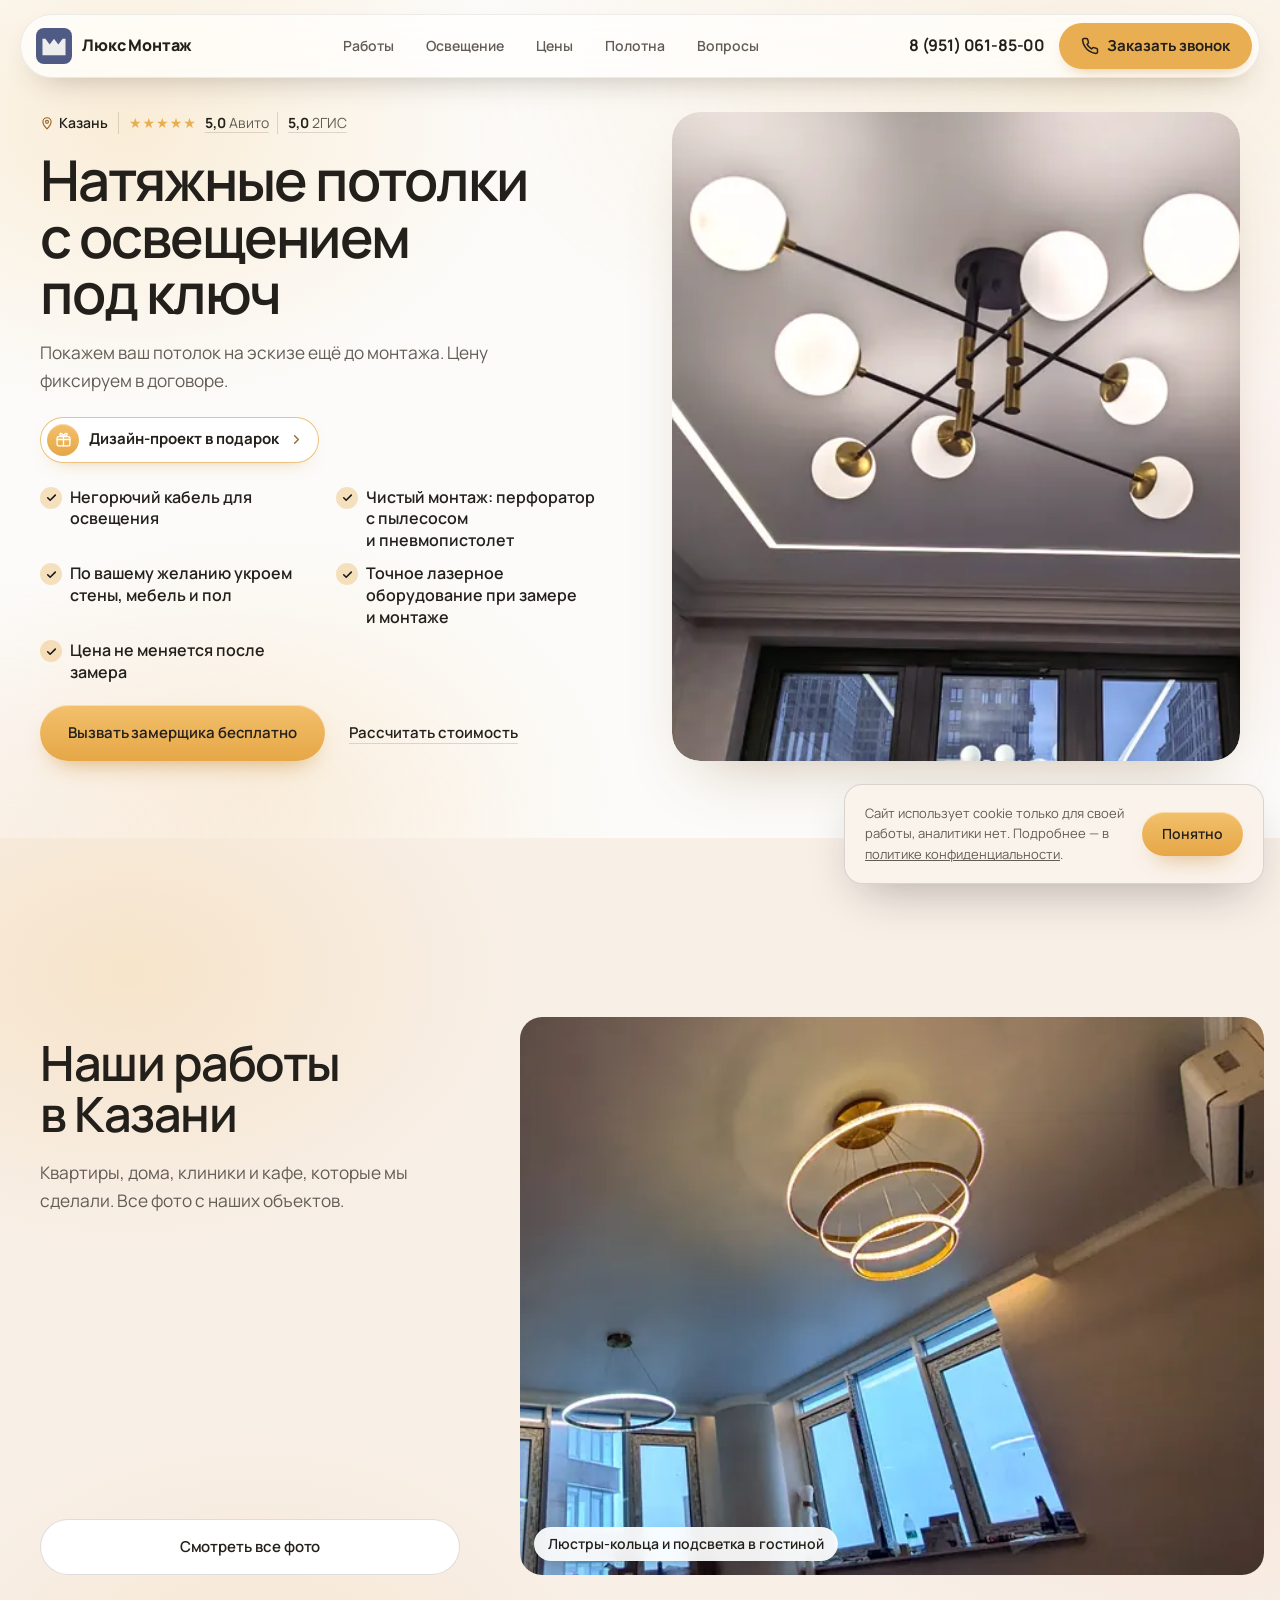
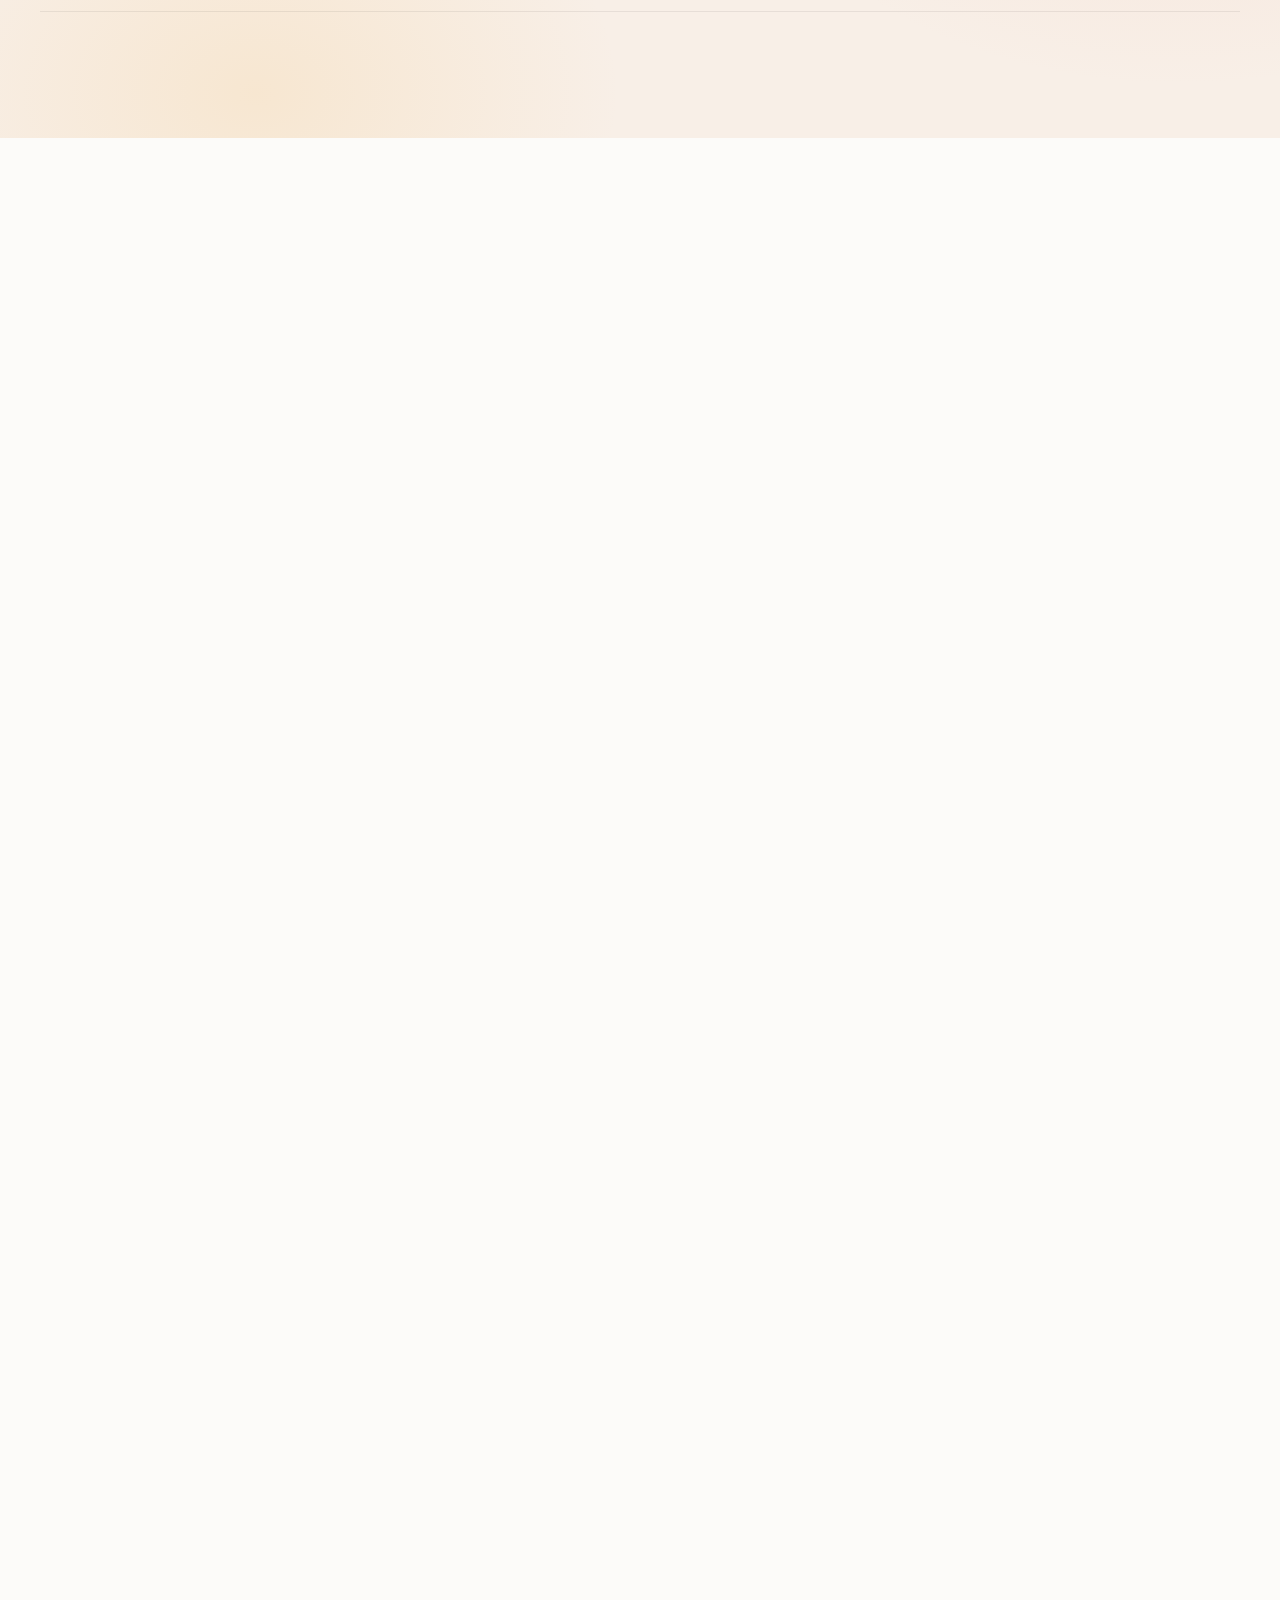
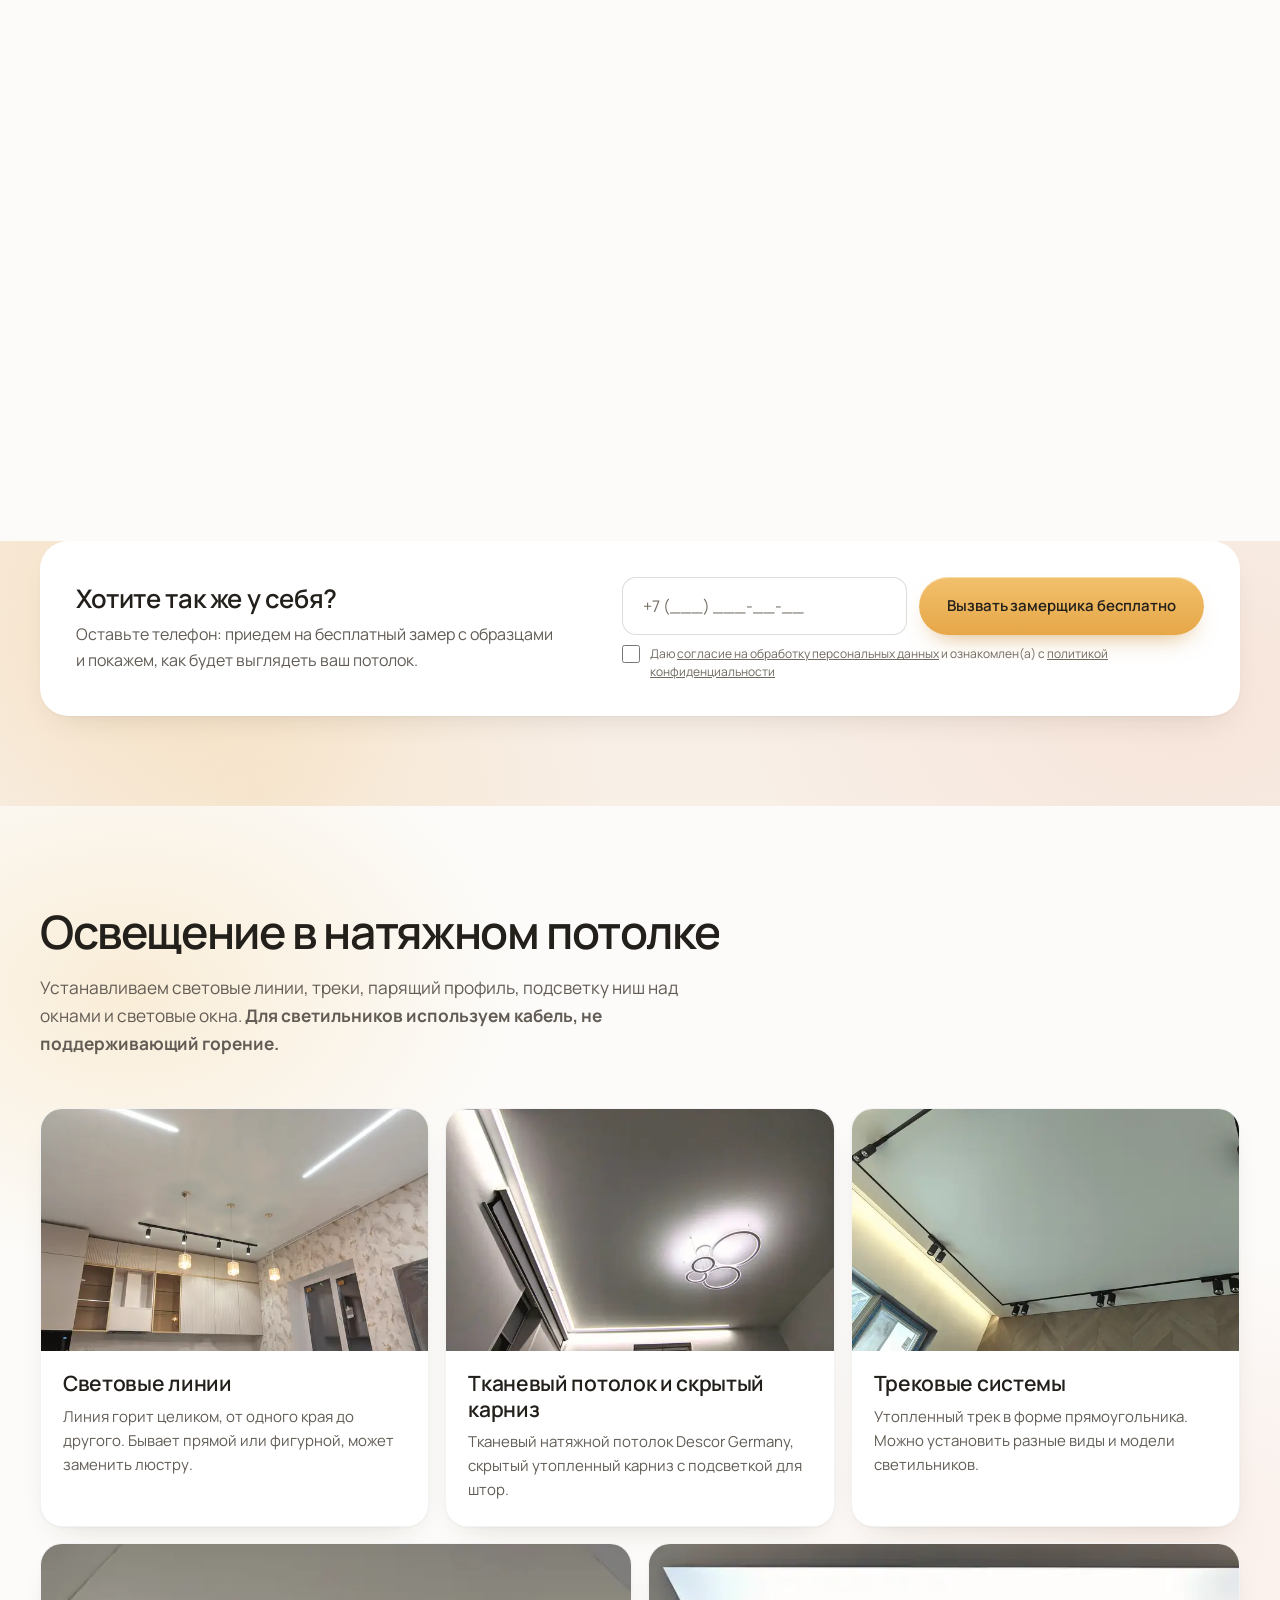
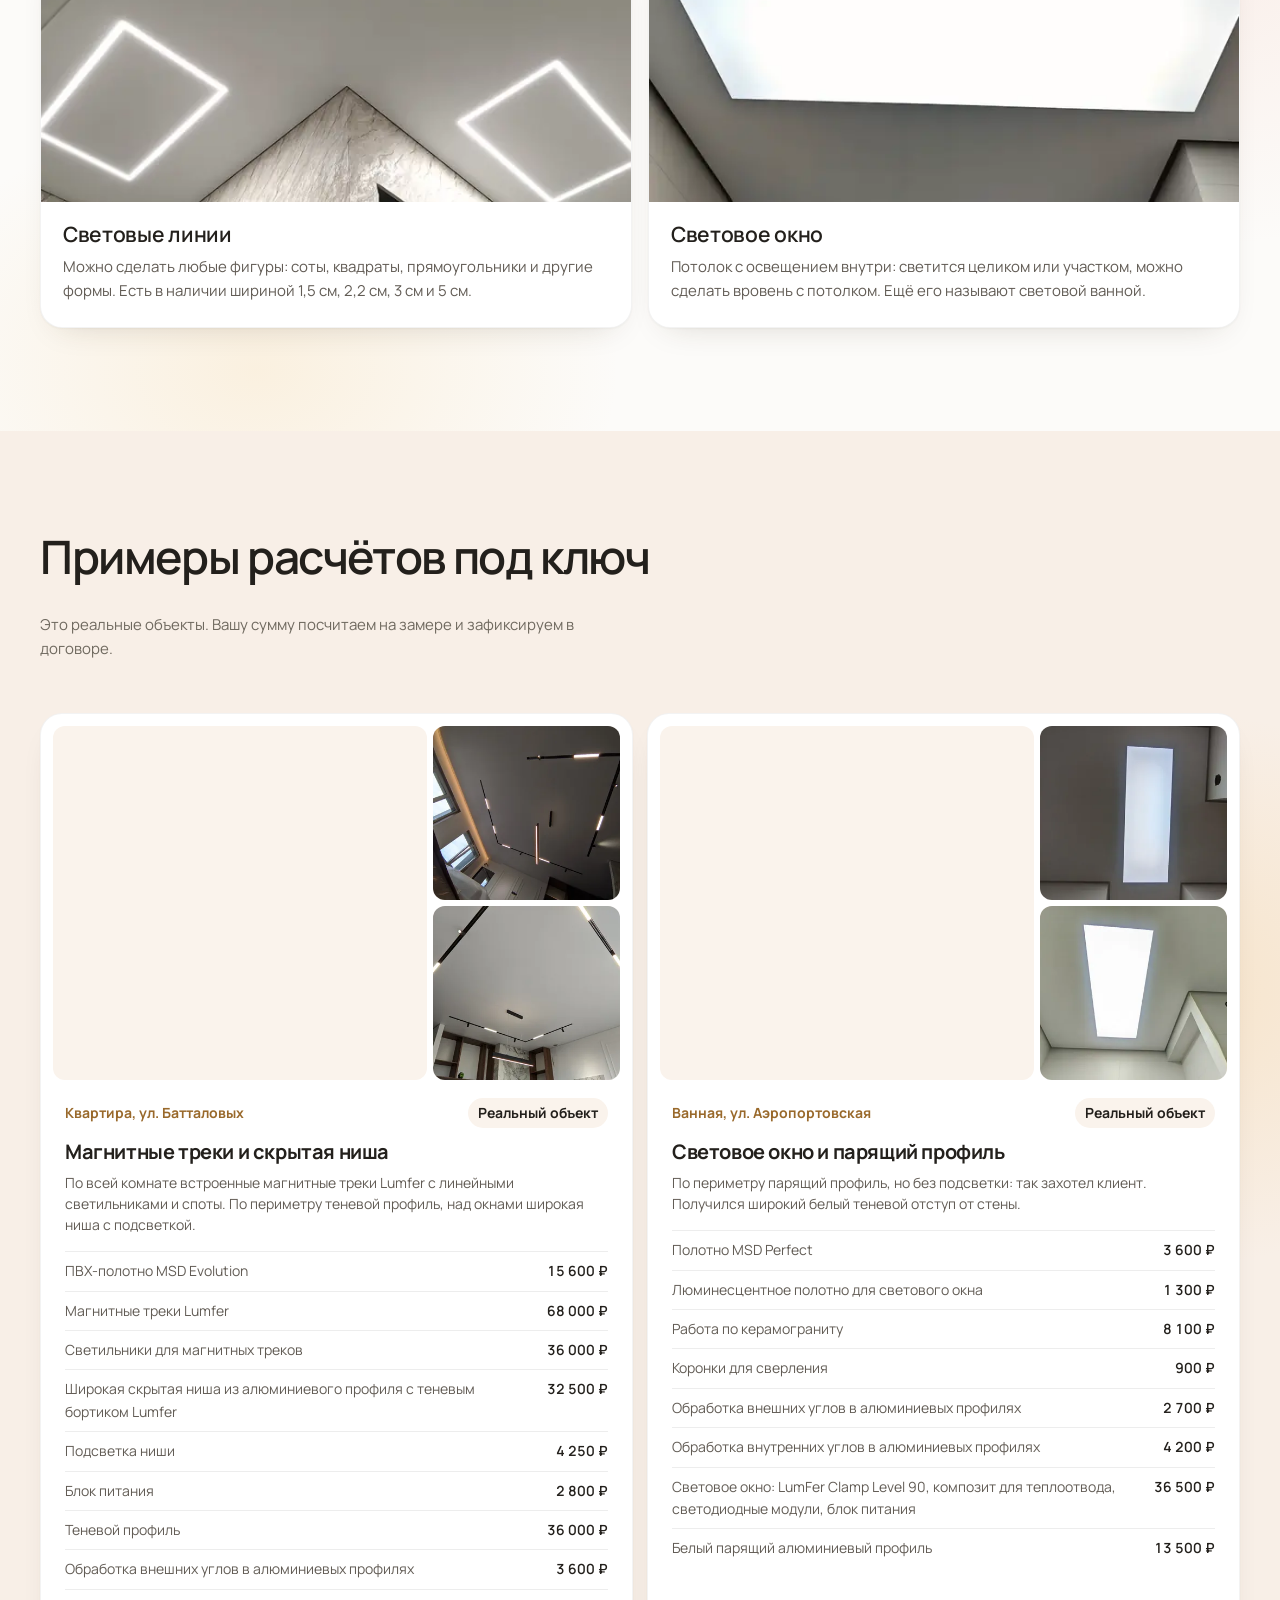
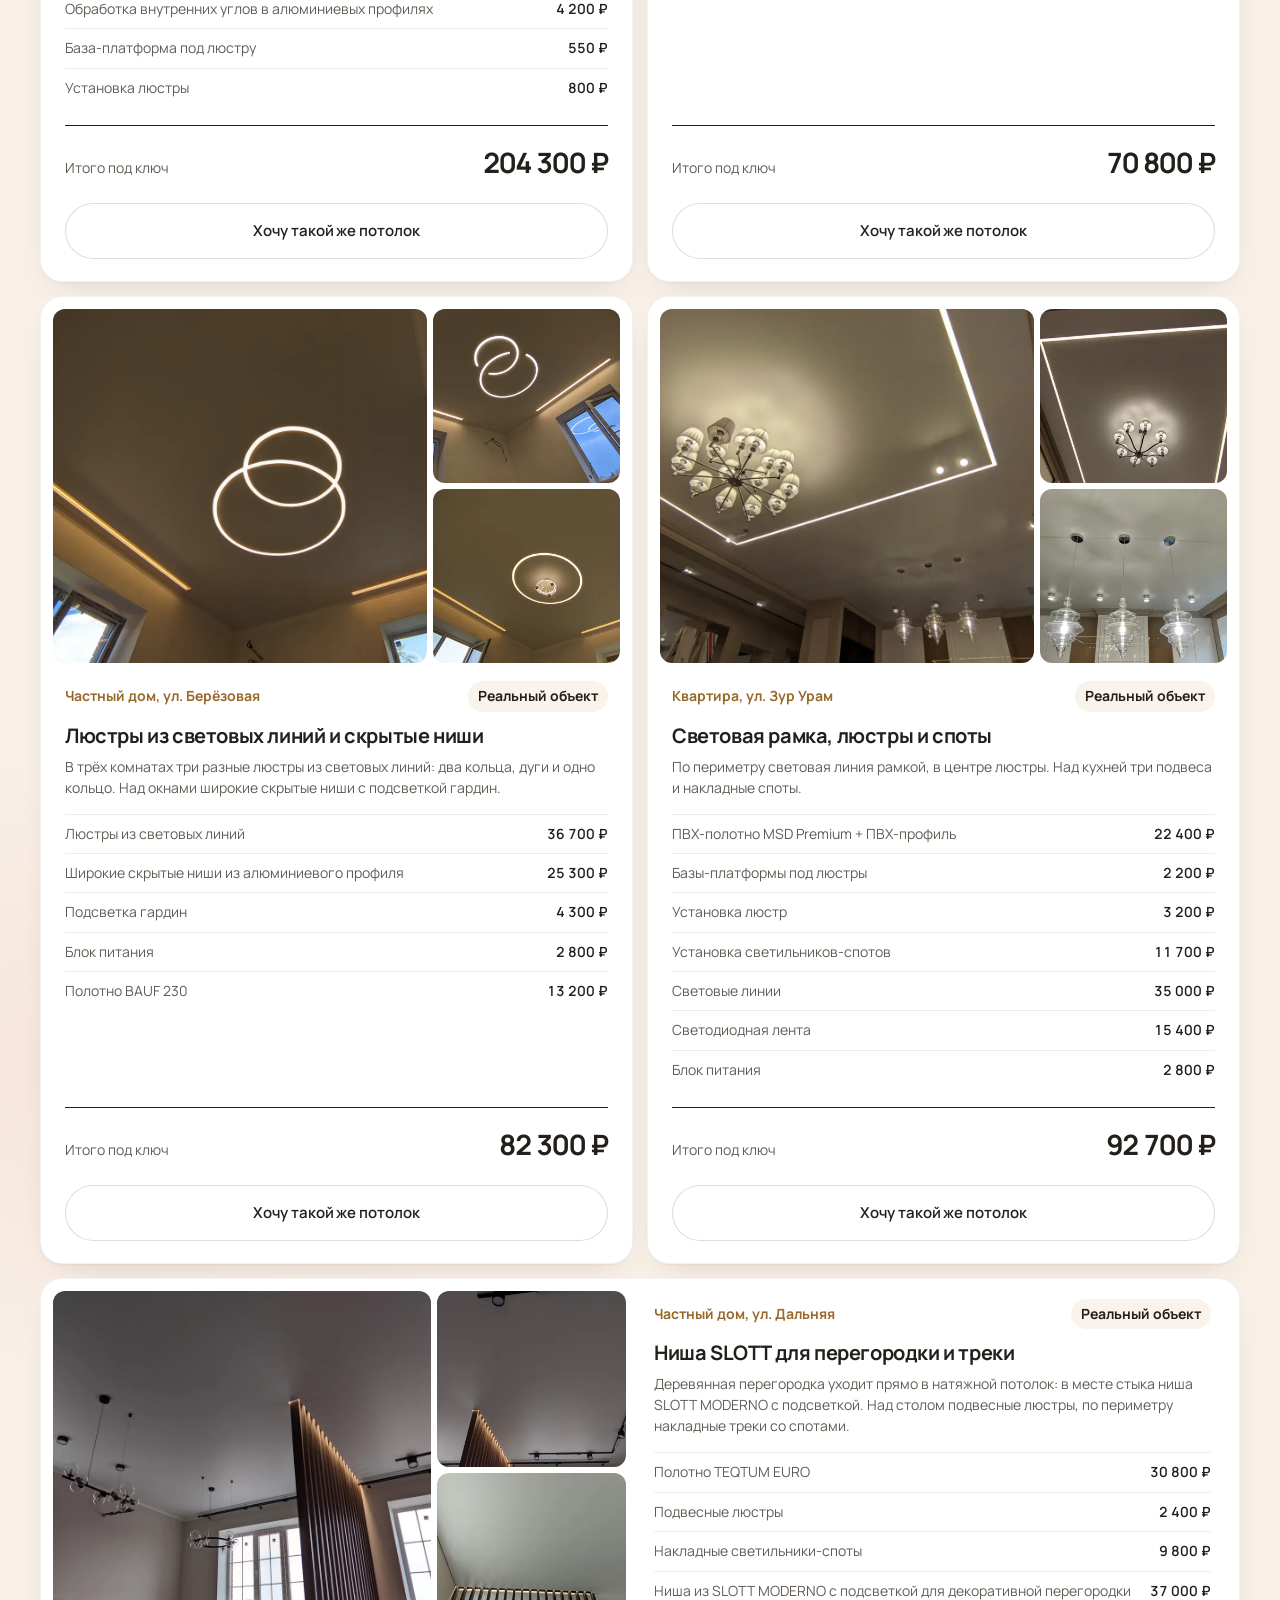
==== commit 9c21ab33: "Teqtum: пожаробезопасность КМ1 Co-Authored-By: Claude Opus 5.5 <noreply@anthropic.com>" ====
--- a/index.html
+++ b/index.html
@@ -565,7 +565,7 @@
             <p class="price__ger"><svg viewBox="0 0 24 24" fill="none" stroke="currentColor" stroke-width="1.8" stroke-linecap="round" stroke-linejoin="round" aria-hidden="true"><circle cx="12" cy="9" r="6"/><path d="M12 15l3.4 5.9 1.6-3.2 3.6.2-3.4-5.9M6.8 12l-3.4 5.9 3.6-.2 1.6 3.2 3.4-5.9"/></svg><span>Немецкое сырьё и сертификаты</span></p>
             <dl class="price__spec">
               <div><dt>Страна</dt><dd>Германия</dd></div>
-              <div><dt>Пожаробезопасность</dt><dd>КМ2</dd></div>
+              <div><dt>Пожаробезопасность</dt><dd>КМ1</dd></div>
             </dl>
             <button class="btn btn--light btn--block" data-modal data-source="Цены — Teqtum" data-title="Консультация по Teqtum Euro">Консультация</button>
           </article>
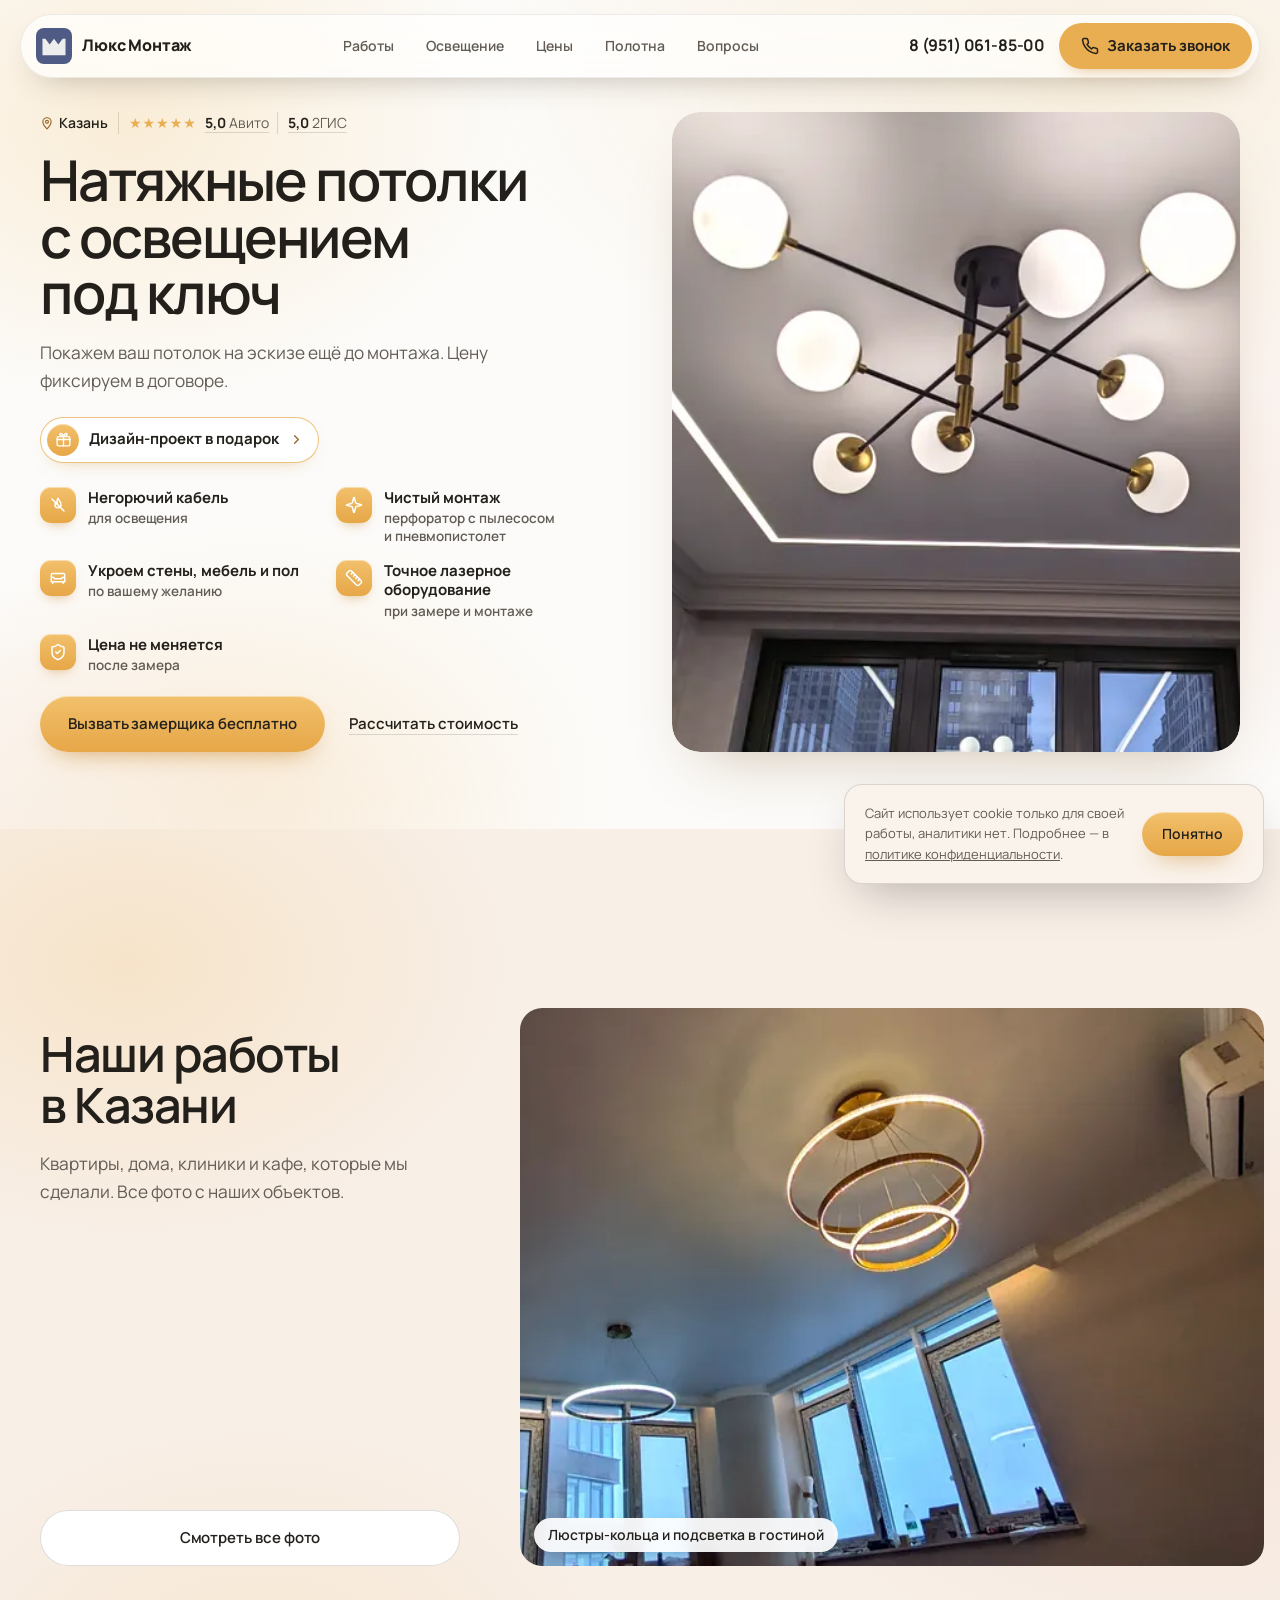
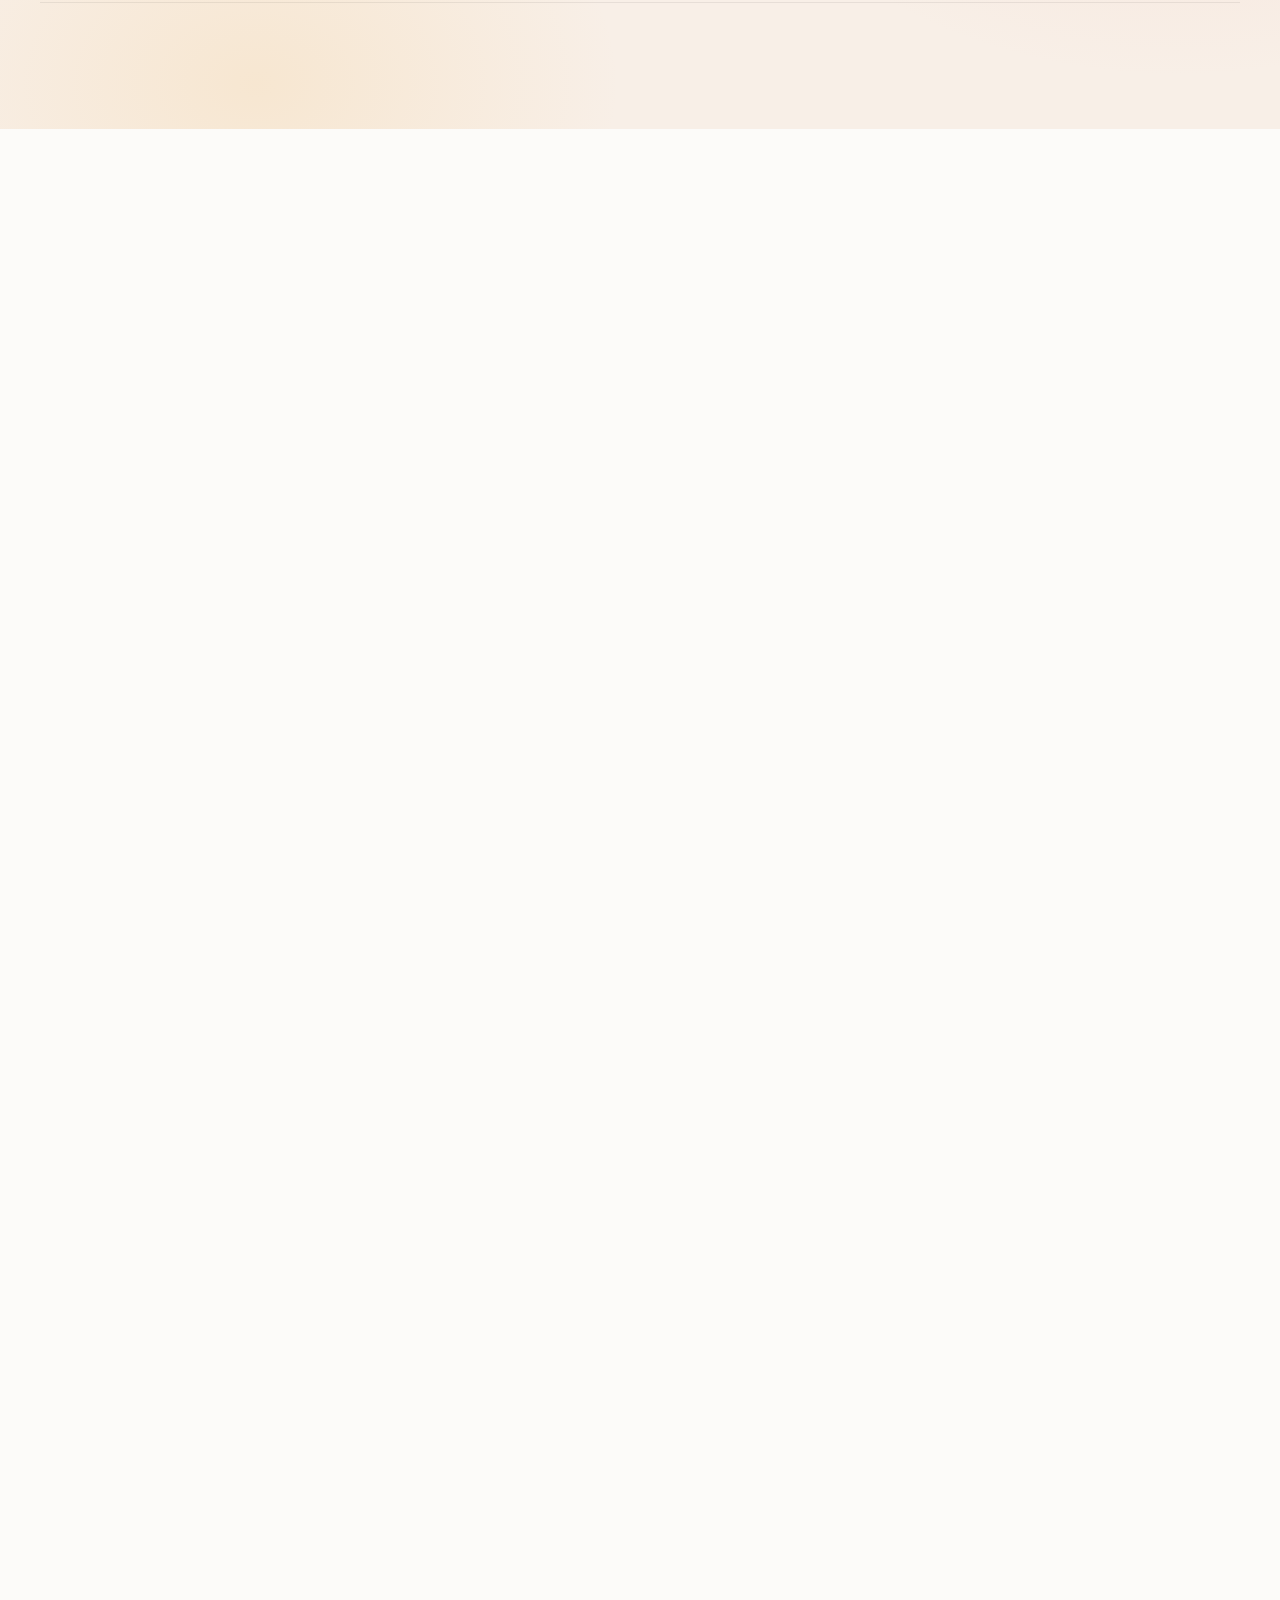
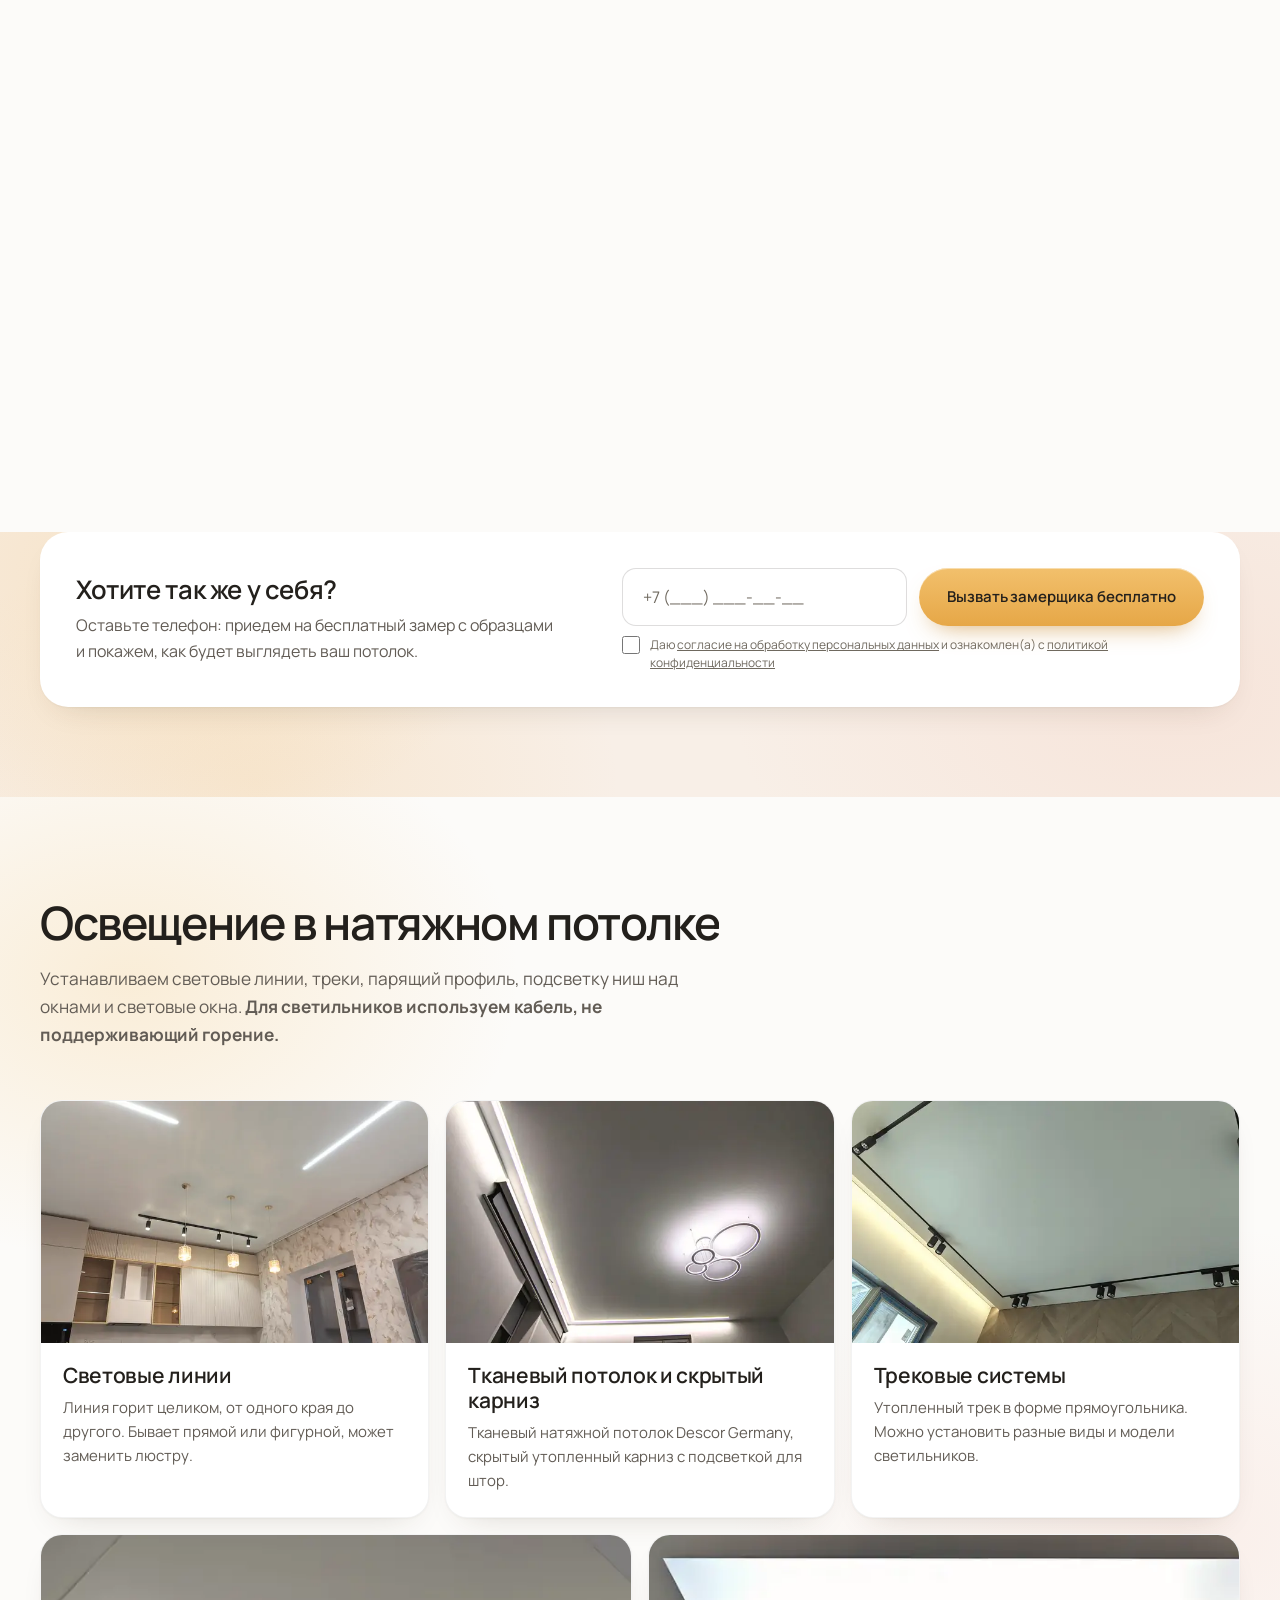
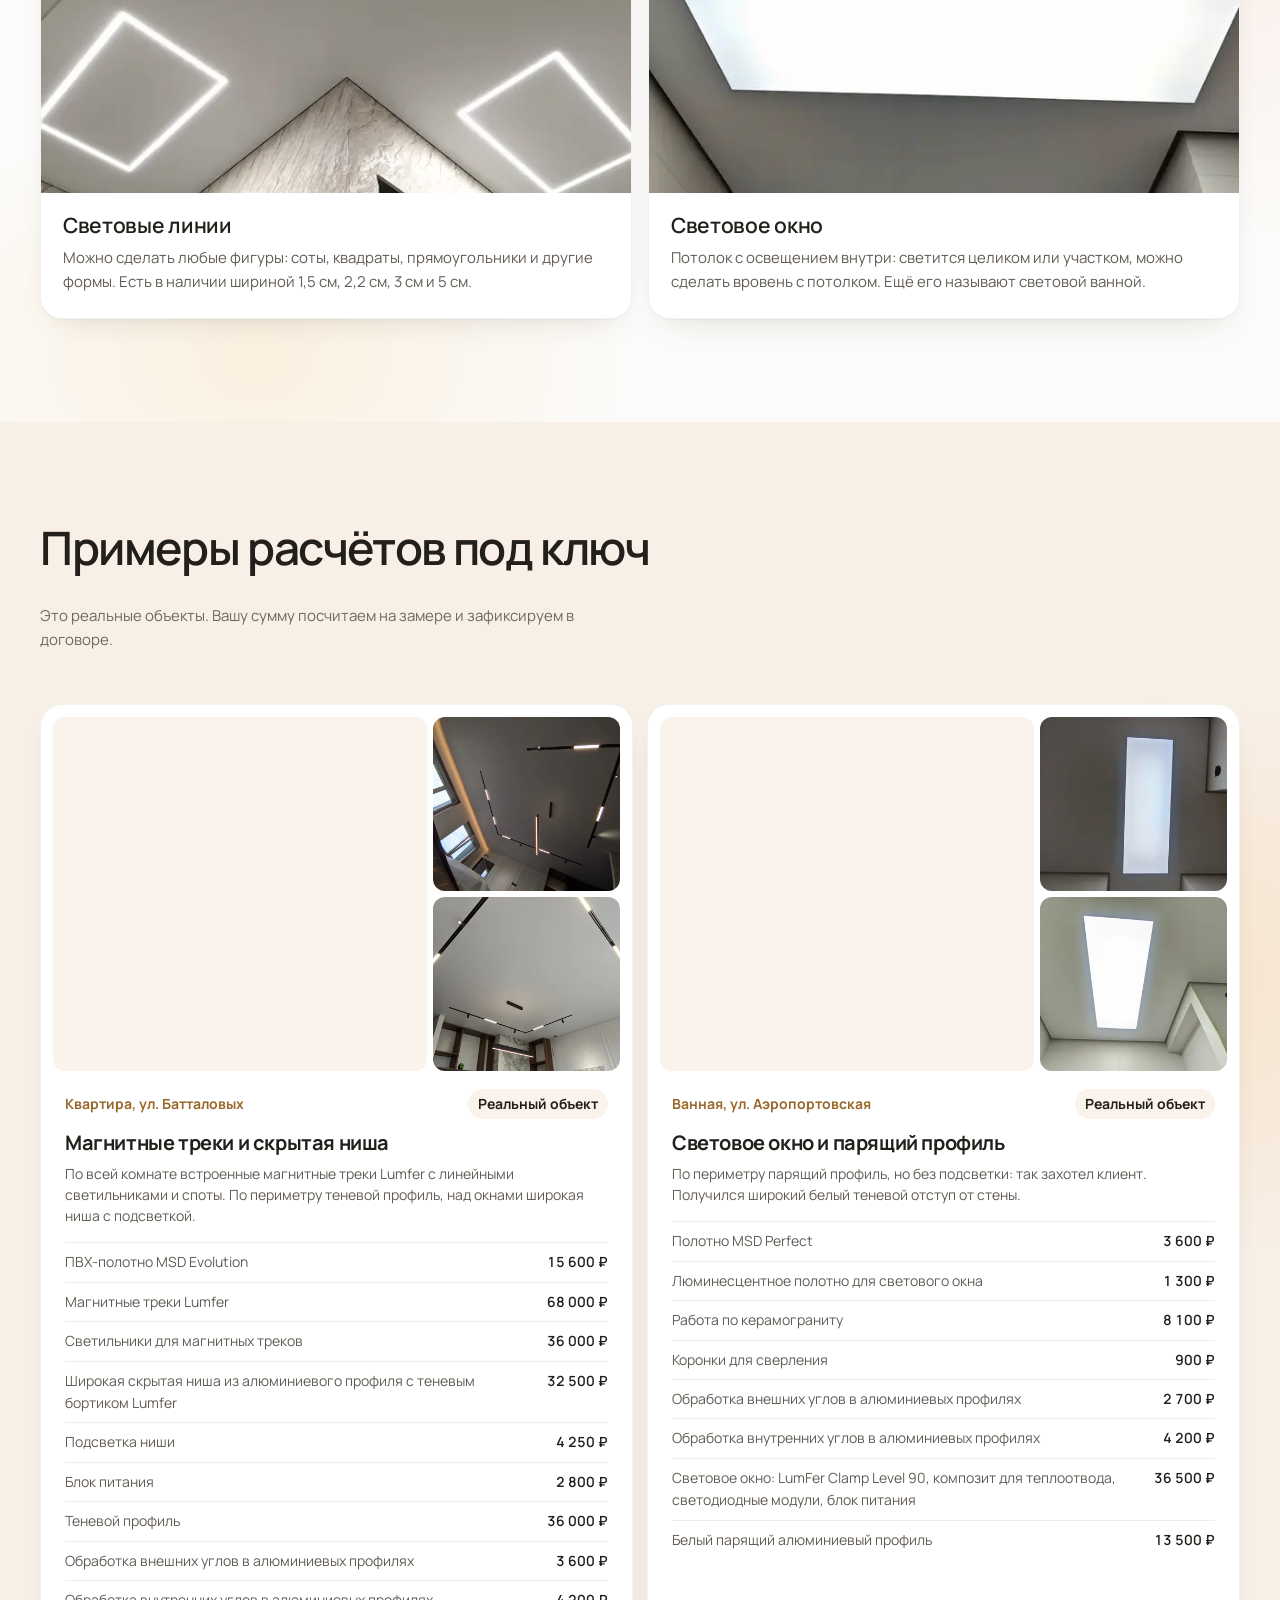
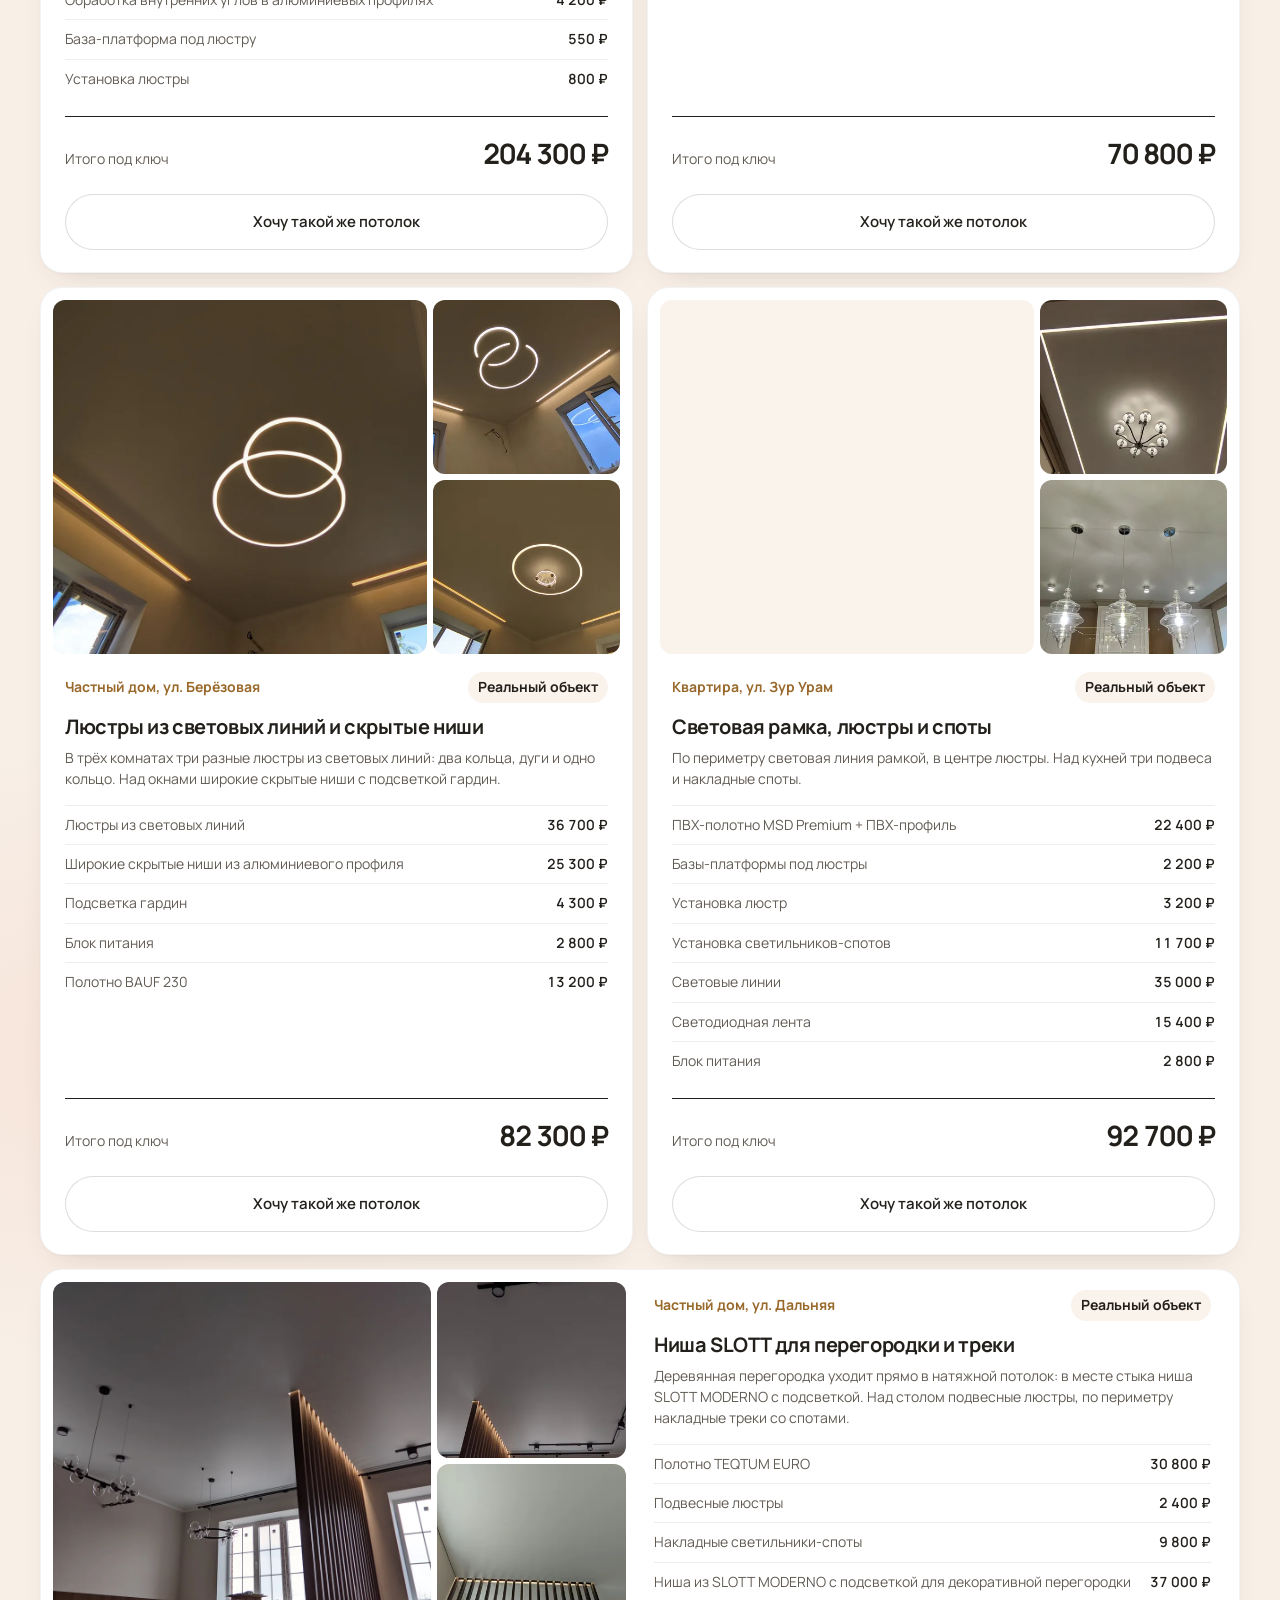
==== commit de6cbcba: "Первый экран: преимущества с иконками — заголовок + пояснение, текст без сокращений Co-Authored-By: " ====
--- a/index.html
+++ b/index.html
@@ -144,7 +144,7 @@
   <link rel="preload" href="fonts/manrope-latin.woff2" as="font" type="font/woff2" crossorigin>
   <link rel="stylesheet" href="fonts/fonts.css?v=4">
   <link rel="stylesheet" href="js/vendor/lenis.css">
-  <link rel="stylesheet" href="css/style.css?v=156">
+  <link rel="stylesheet" href="css/style.css?v=158">
 </head>
 <body>
   <!-- ================= HEADER ================= -->
@@ -205,11 +205,11 @@
           <img src="img/hero/light-frame-sm.webp" srcset="img/hero/light-frame-sm.webp 900w, img/hero/light-frame.webp 1600w" sizes="(max-width: 960px) 100vw, 50vw" alt="Натяжной потолок с дизайнерской люстрой и световой рамкой по периметру" width="1600" height="900" fetchpriority="high">
         </div>
         <ul class="hero__perks hero__fade">
-          <li>Негорючий кабель для освещения</li>
-          <li>Чистый монтаж: перфоратор с&nbsp;пылесосом и&nbsp;пневмопистолет</li>
-          <li>По вашему желанию укроем стены, мебель и пол</li>
-          <li>Точное лазерное оборудование при замере и&nbsp;монтаже</li>
-          <li>Цена не меняется после замера</li>
+          <li class="perk"><span class="perk__ic"><svg width="18" height="18" viewBox="0 0 24 24" fill="none" stroke="currentColor" stroke-width="2" stroke-linecap="round" stroke-linejoin="round" aria-hidden="true"><path d="M12 3c1 3 4 4.5 4 8.5a4 4 0 0 1-8 0c0-2 1-3 1-3s.5 2 2 2c0-3-1-5 1-7.5z"/><path d="M4 4l16 16"/></svg></span><span class="perk__txt"><b>Негорючий кабель</b><span>для освещения</span></span></li>
+          <li class="perk"><span class="perk__ic"><svg width="18" height="18" viewBox="0 0 24 24" fill="none" stroke="currentColor" stroke-width="2" stroke-linecap="round" stroke-linejoin="round" aria-hidden="true"><path d="M9.94 15.5A2 2 0 0 0 8.5 14.06l-6.14-1.58a.5.5 0 0 1 0-.96L8.5 9.94A2 2 0 0 0 9.94 8.5l1.58-6.14a.5.5 0 0 1 .96 0l1.58 6.14a2 2 0 0 0 1.44 1.44l6.14 1.58a.5.5 0 0 1 0 .96l-6.14 1.58a2 2 0 0 0-1.44 1.44l-1.58 6.14a.5.5 0 0 1-.96 0z"/></svg></span><span class="perk__txt"><b>Чистый монтаж</b><span>перфоратор с&nbsp;пылесосом и&nbsp;пневмопистолет</span></span></li>
+          <li class="perk"><span class="perk__ic"><svg width="18" height="18" viewBox="0 0 24 24" fill="none" stroke="currentColor" stroke-width="2" stroke-linecap="round" stroke-linejoin="round" aria-hidden="true"><path d="M3 11V8a2 2 0 0 1 2-2h14a2 2 0 0 1 2 2v3"/><path d="M5 11a2 2 0 0 0-2 2v4h18v-4a2 2 0 0 0-4 0H7a2 2 0 0 0-2-2z"/><path d="M5 17v2M19 17v2"/></svg></span><span class="perk__txt"><b>Укроем стены, мебель и пол</b><span>по вашему желанию</span></span></li>
+          <li class="perk"><span class="perk__ic"><svg width="18" height="18" viewBox="0 0 24 24" fill="none" stroke="currentColor" stroke-width="2" stroke-linecap="round" stroke-linejoin="round" aria-hidden="true"><path d="M21.3 15.3a2.4 2.4 0 0 1 0 3.4l-2.6 2.6a2.4 2.4 0 0 1-3.4 0L2.7 8.7a2.4 2.4 0 0 1 0-3.4l2.6-2.6a2.4 2.4 0 0 1 3.4 0z"/><path d="m14.5 12.5 2-2M11.5 9.5l2-2M8.5 6.5l2-2M17.5 15.5l2-2"/></svg></span><span class="perk__txt"><b>Точное лазерное оборудование</b><span>при замере и&nbsp;монтаже</span></span></li>
+          <li class="perk"><span class="perk__ic"><svg width="18" height="18" viewBox="0 0 24 24" fill="none" stroke="currentColor" stroke-width="2" stroke-linecap="round" stroke-linejoin="round" aria-hidden="true"><path d="M20 13c0 5-3.5 7.5-7.66 8.95a1 1 0 0 1-.67-.01C7.5 20.5 4 18 4 13V6a1 1 0 0 1 1-1c2 0 4.5-1.2 6.24-2.72a1.17 1.17 0 0 1 1.52 0C14.51 3.81 17 5 19 5a1 1 0 0 1 1 1z"/><path d="m9 12 2 2 4-4"/></svg></span><span class="perk__txt"><b>Цена не меняется</b><span>после замера</span></span></li>
         </ul>
         <div class="hero__actions hero__fade">
           <button class="btn btn--light" data-magnetic data-modal data-source="Первый экран — замер"
--- a/css/style.css
+++ b/css/style.css
@@ -1548,3 +1548,23 @@
 }
 .section:nth-of-type(even)::before, .footer::before { transform: scaleX(-1); }
 .hero::before { z-index: -1; }
+
+/* Преимущества первого экрана: иконка + заголовок + пояснение */
+.hero__perks { list-style: none; padding: 0; display: grid; grid-template-columns: 1fr 1fr; gap: 14px 24px; }
+.hero__perks li.perk { display: flex; align-items: flex-start; gap: 12px; padding: 0; line-height: 1.3; }
+.hero__perks li.perk::before { content: none; display: none; }
+.perk__ic { flex-shrink: 0; display: grid; place-items: center; width: 36px; height: 36px; border-radius: 11px;
+  background: linear-gradient(180deg, #F2C06C, #E6A747); color: #fff; box-shadow: inset 0 1px 0 rgba(255,255,255,.45), 0 6px 14px -8px rgba(196,128,32,.8); }
+.perk__txt { display: grid; gap: 2px; min-width: 0; padding-top: 1px; }
+.perk__txt b { font-size: 15px; font-weight: 700; color: var(--ink); }
+.perk__txt span { font-size: 13.5px; color: var(--ink-2); }
+@media (max-width: 720px) {
+  .hero__perks { grid-template-columns: 1fr; gap: 12px; }
+  .perk__ic { width: 34px; height: 34px; }
+}
+.hero__perks li.perk { flex-direction: row; padding: 0 !important; border: 0 !important; }
+.hero__perks .perk__ic { color: #fff; font-size: 0; }
+.hero__perks .perk__ic svg { width: 18px; height: 18px; }
+.hero__perks .perk__txt b { font-size: 15px; line-height: 1.3; }
+.hero__perks .perk__txt span { font-size: 13.5px; line-height: 1.35; color: var(--ink-2); }
+@media (max-width: 720px) { .hero__perks .perk__txt b { font-size: 15.5px; } .hero__perks .perk__txt span { font-size: 14px; } }
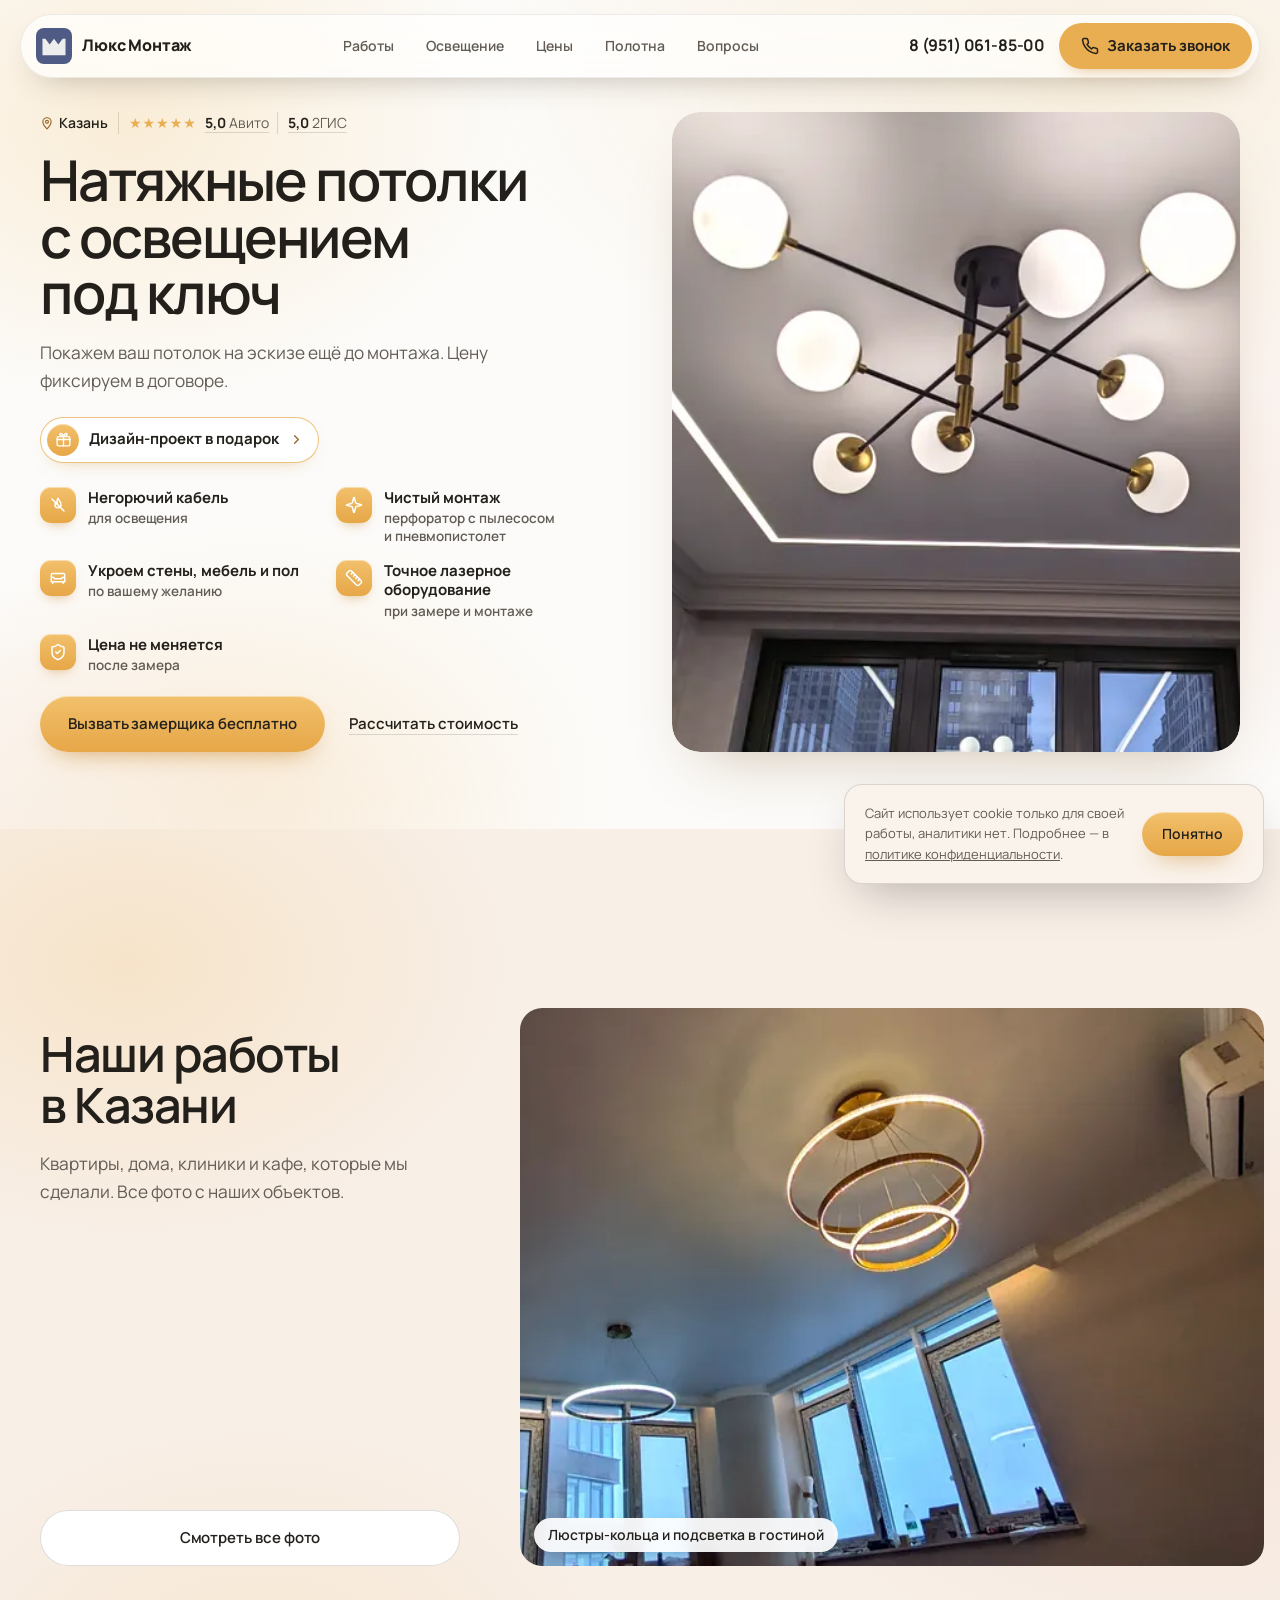
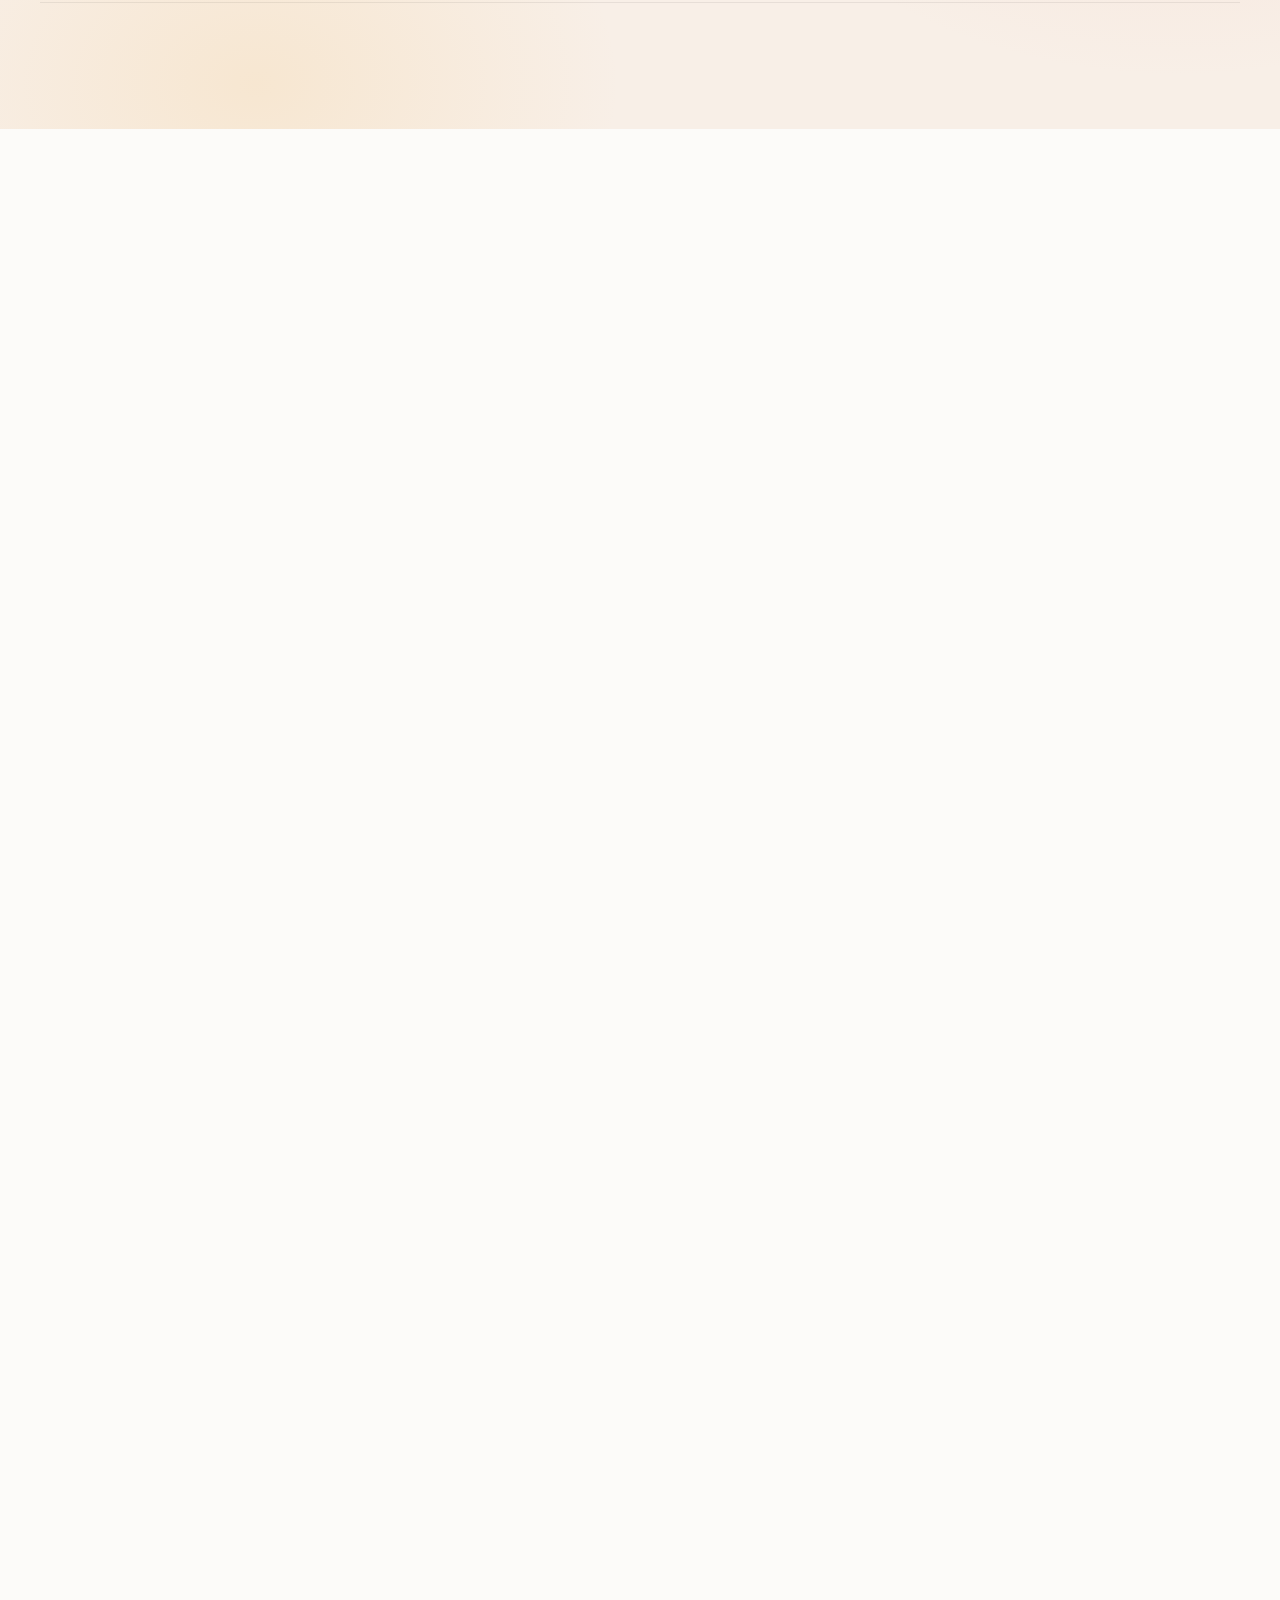
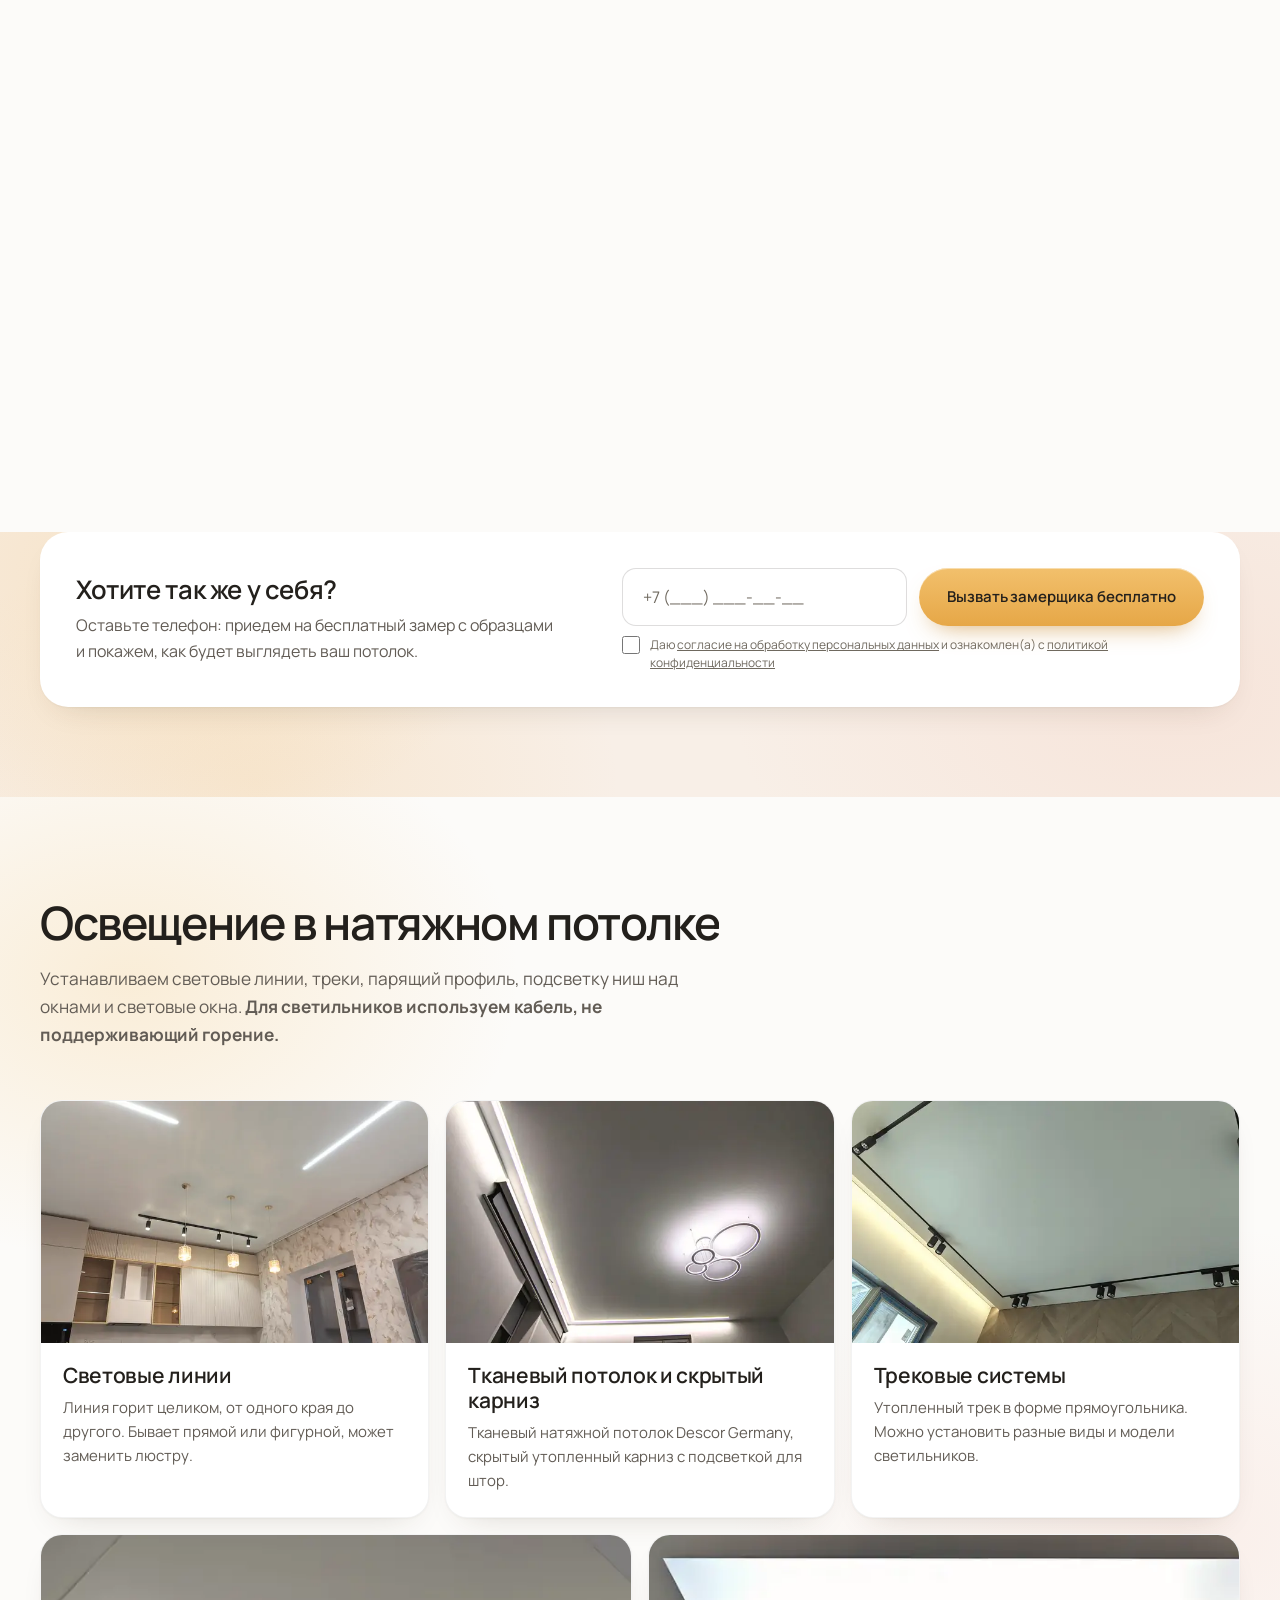
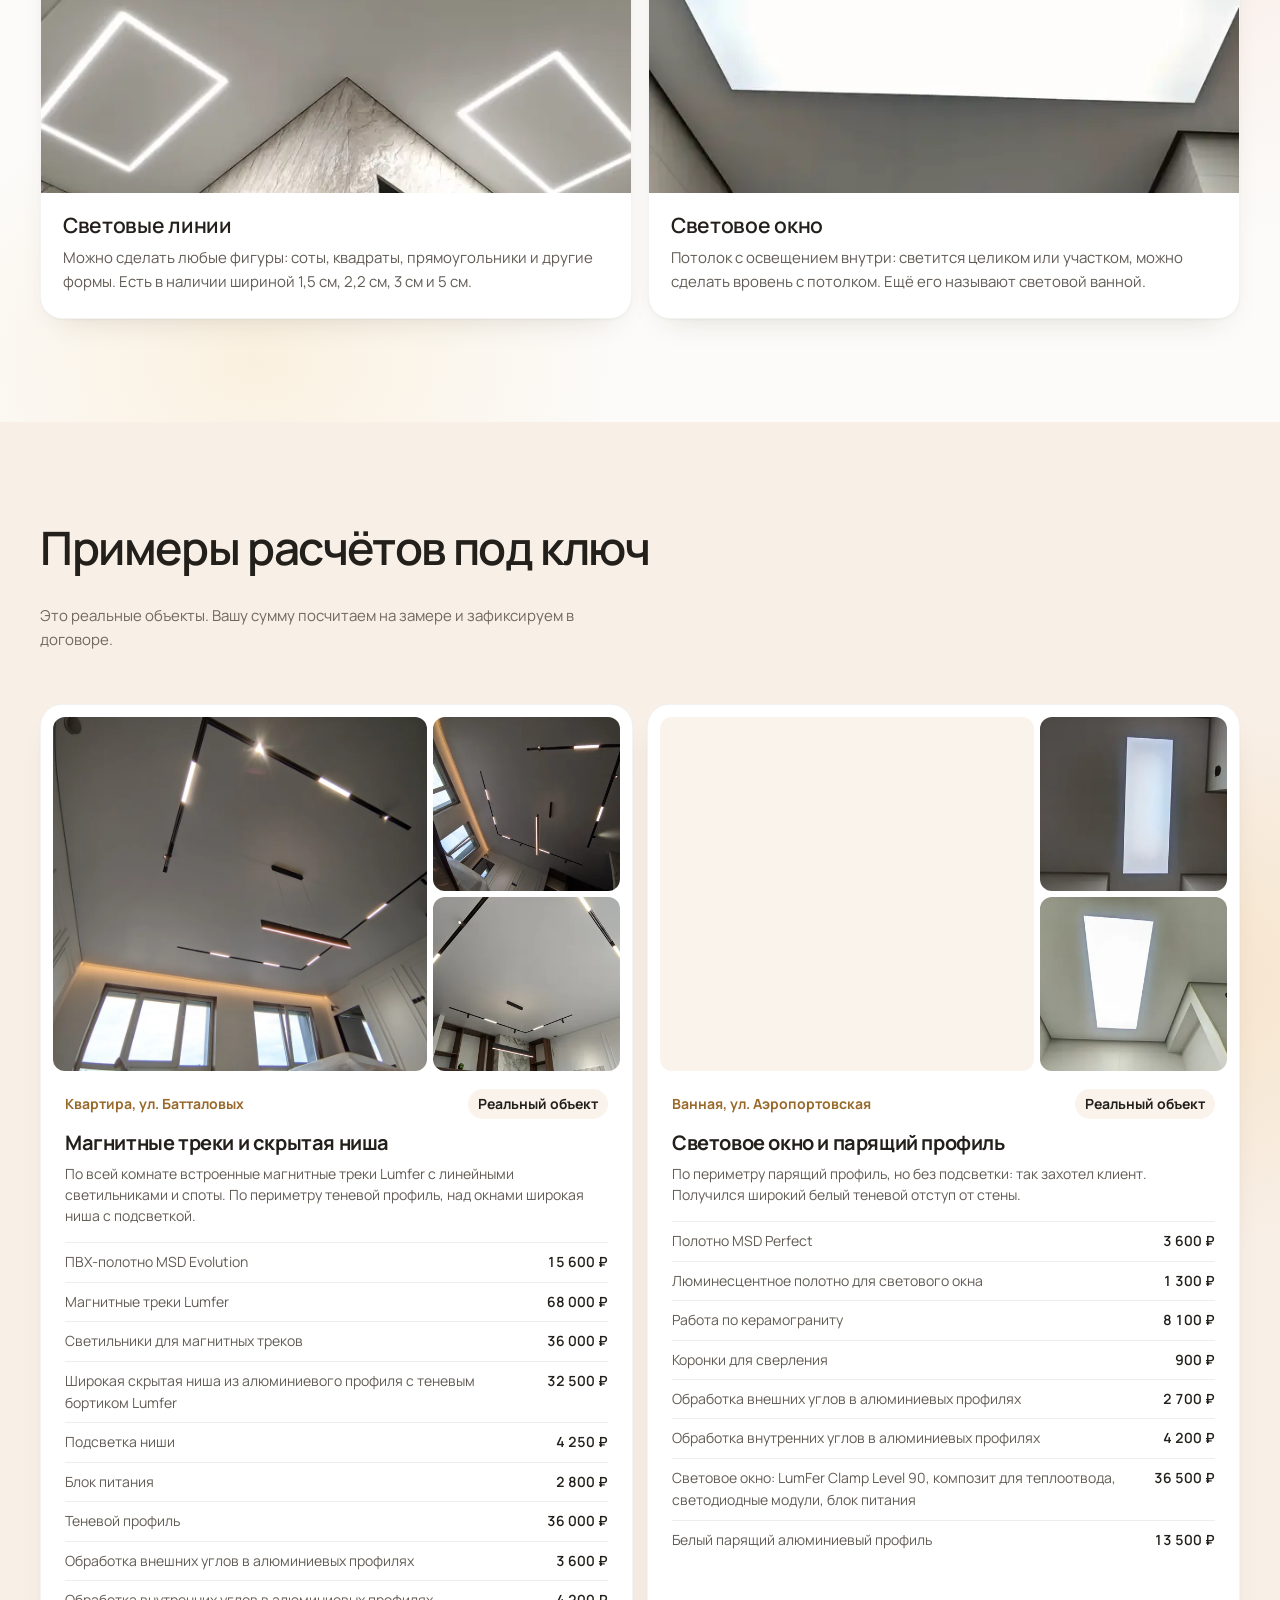
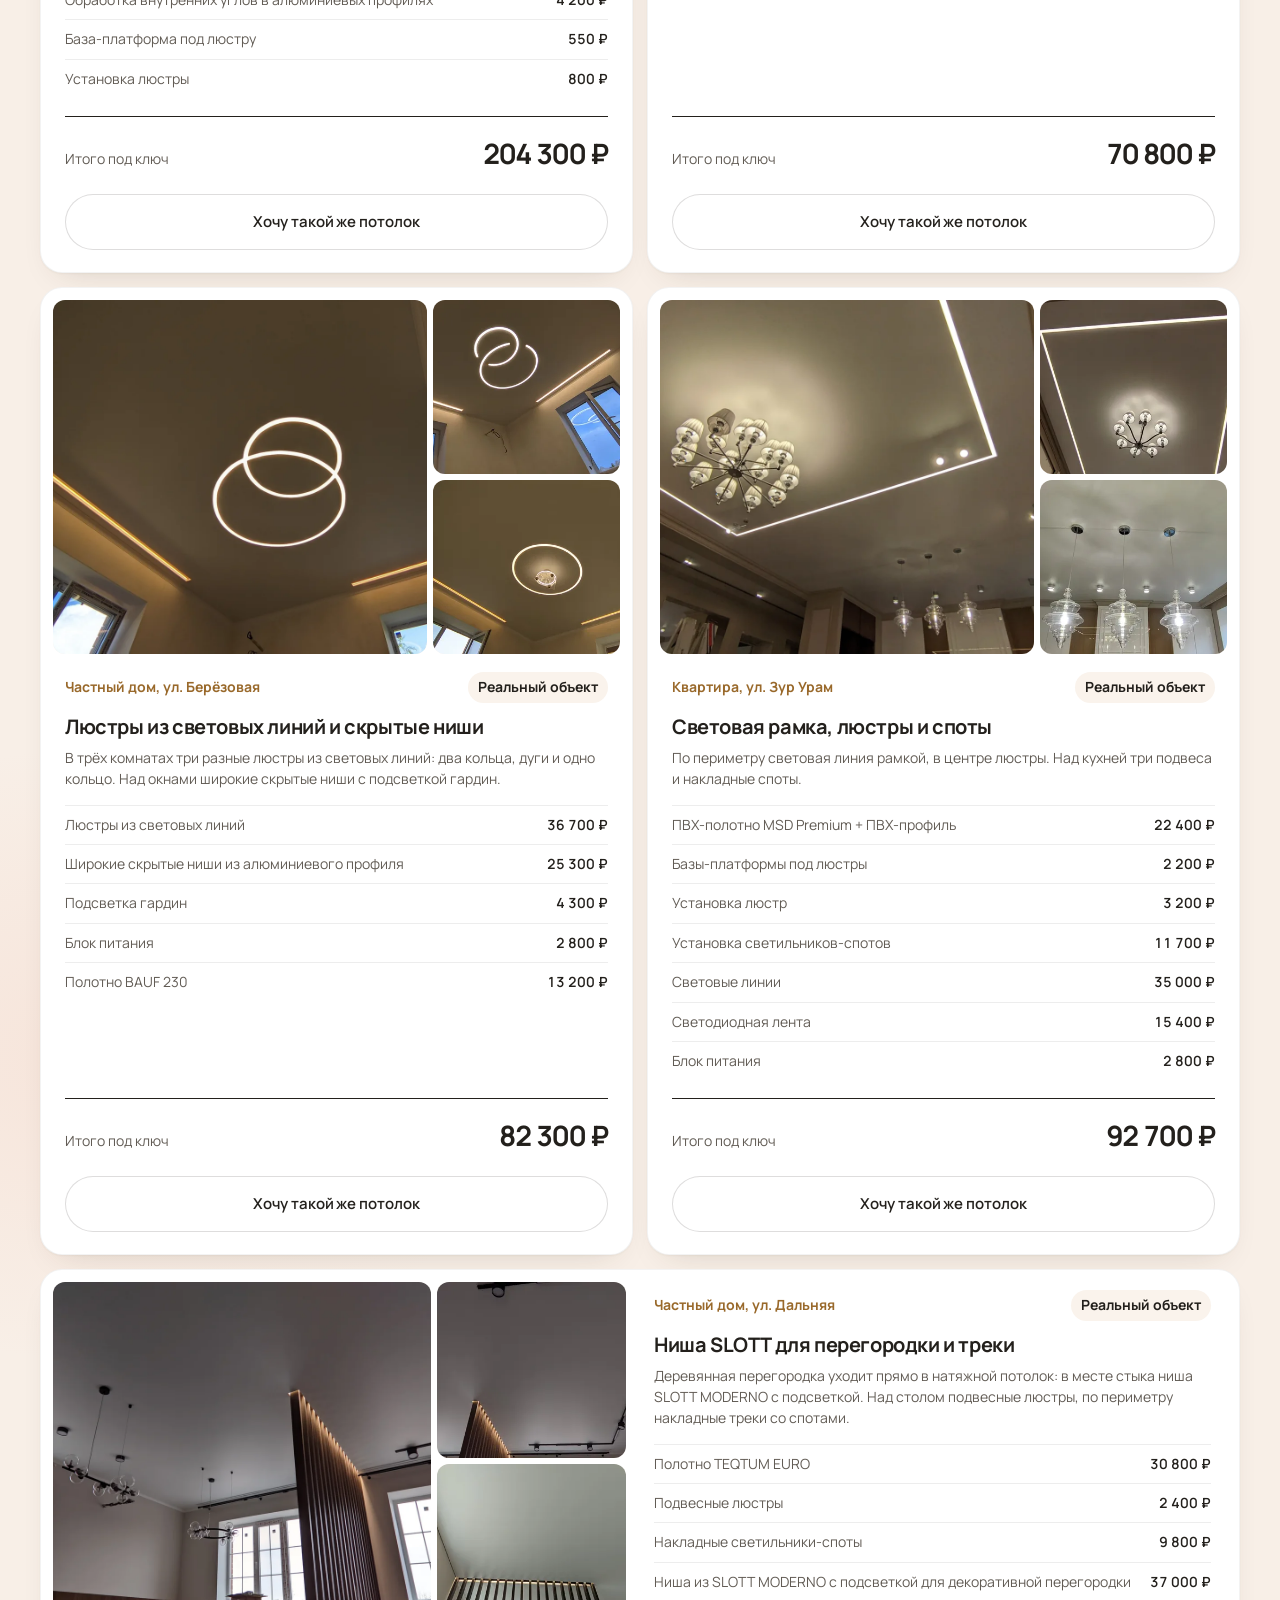
==== commit 17ab1eec: "Мобильное меню: шрифт меньше и тоньше Co-Authored-By: Claude Opus 5.5 <noreply@anthropic.com>" ====
--- a/index.html
+++ b/index.html
@@ -144,7 +144,7 @@
   <link rel="preload" href="fonts/manrope-latin.woff2" as="font" type="font/woff2" crossorigin>
   <link rel="stylesheet" href="fonts/fonts.css?v=4">
   <link rel="stylesheet" href="js/vendor/lenis.css">
-  <link rel="stylesheet" href="css/style.css?v=158">
+  <link rel="stylesheet" href="css/style.css?v=159">
 </head>
 <body>
   <!-- ================= HEADER ================= -->
--- a/css/style.css
+++ b/css/style.css
@@ -1568,3 +1568,6 @@
 .hero__perks .perk__txt b { font-size: 15px; line-height: 1.3; }
 .hero__perks .perk__txt span { font-size: 13.5px; line-height: 1.35; color: var(--ink-2); }
 @media (max-width: 720px) { .hero__perks .perk__txt b { font-size: 15.5px; } .hero__perks .perk__txt span { font-size: 14px; } }
+/* мобильное меню: легче и меньше */
+.mobile-menu a:not(.btn) { font-size: 20px; font-weight: 500; letter-spacing: -.01em; padding: 13px 0; }
+.mobile-menu a.mobile-menu__phone { font-size: 17px !important; font-weight: 600; }
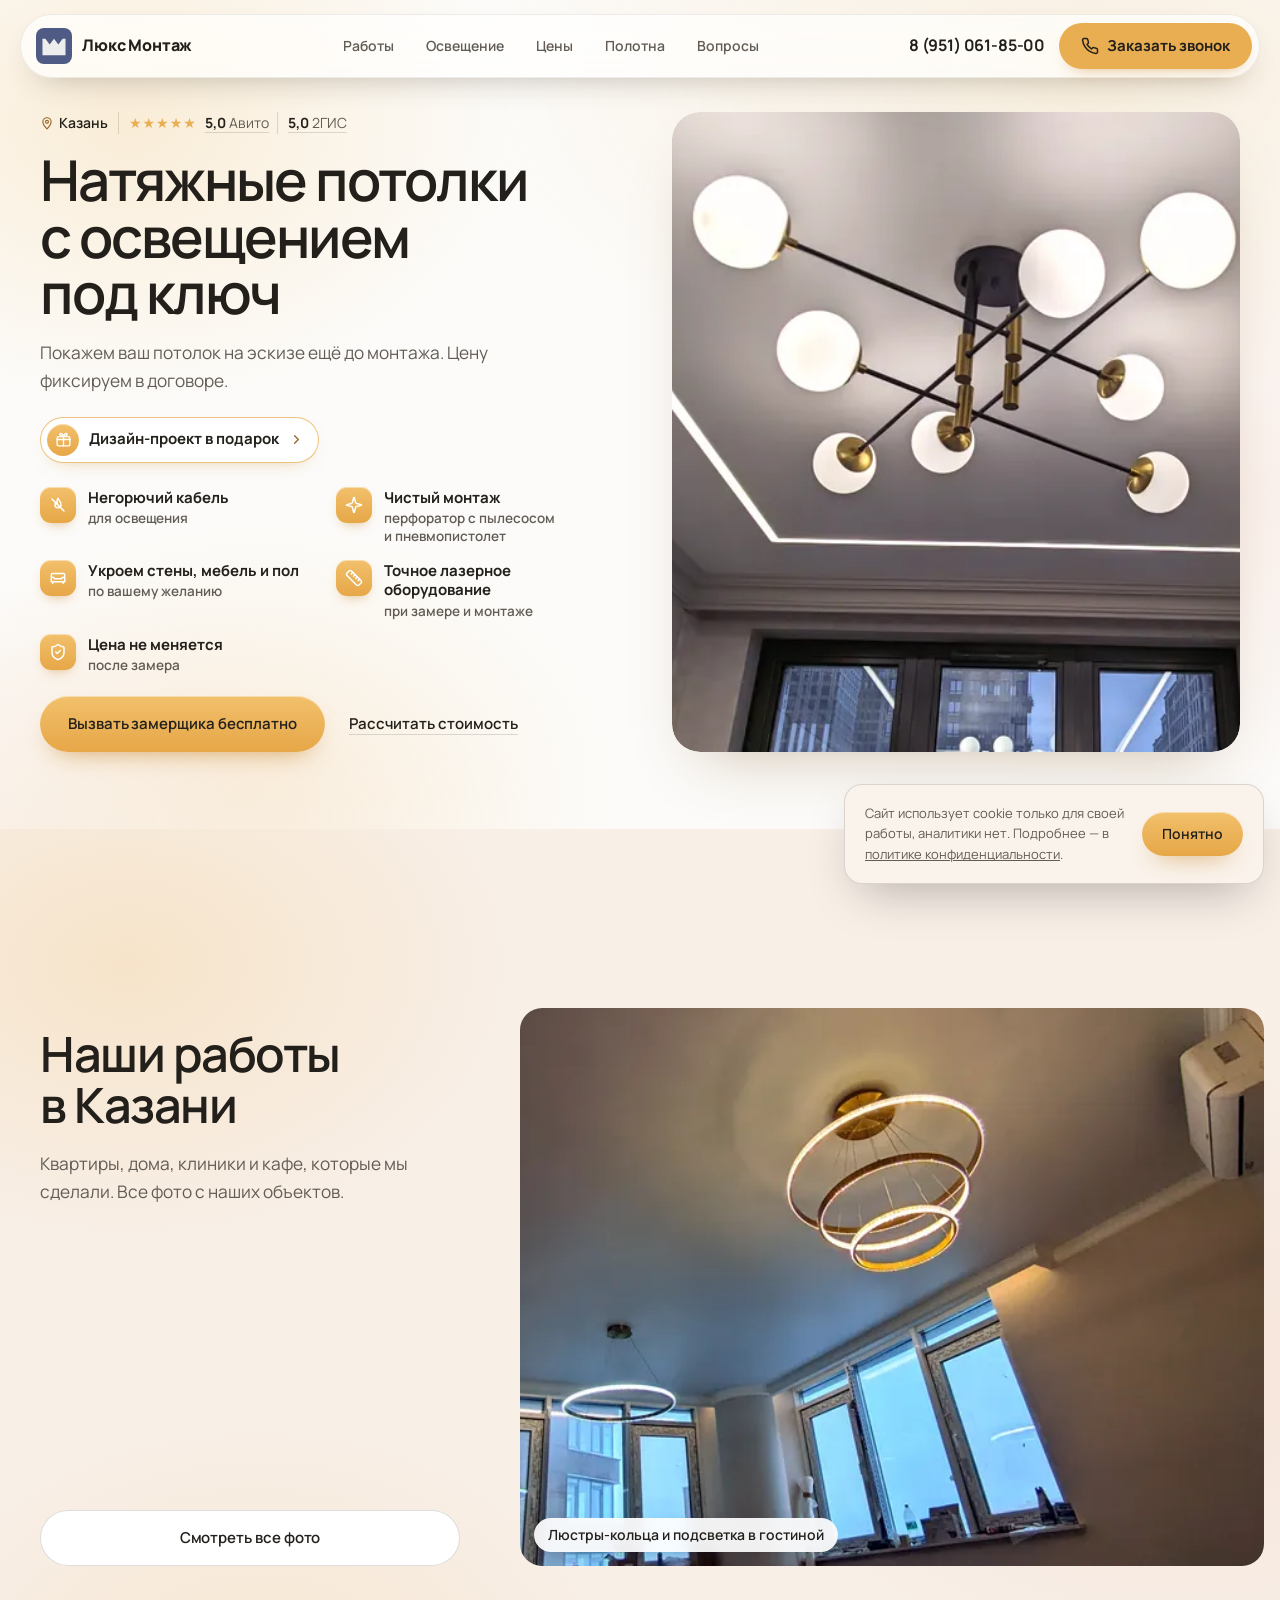
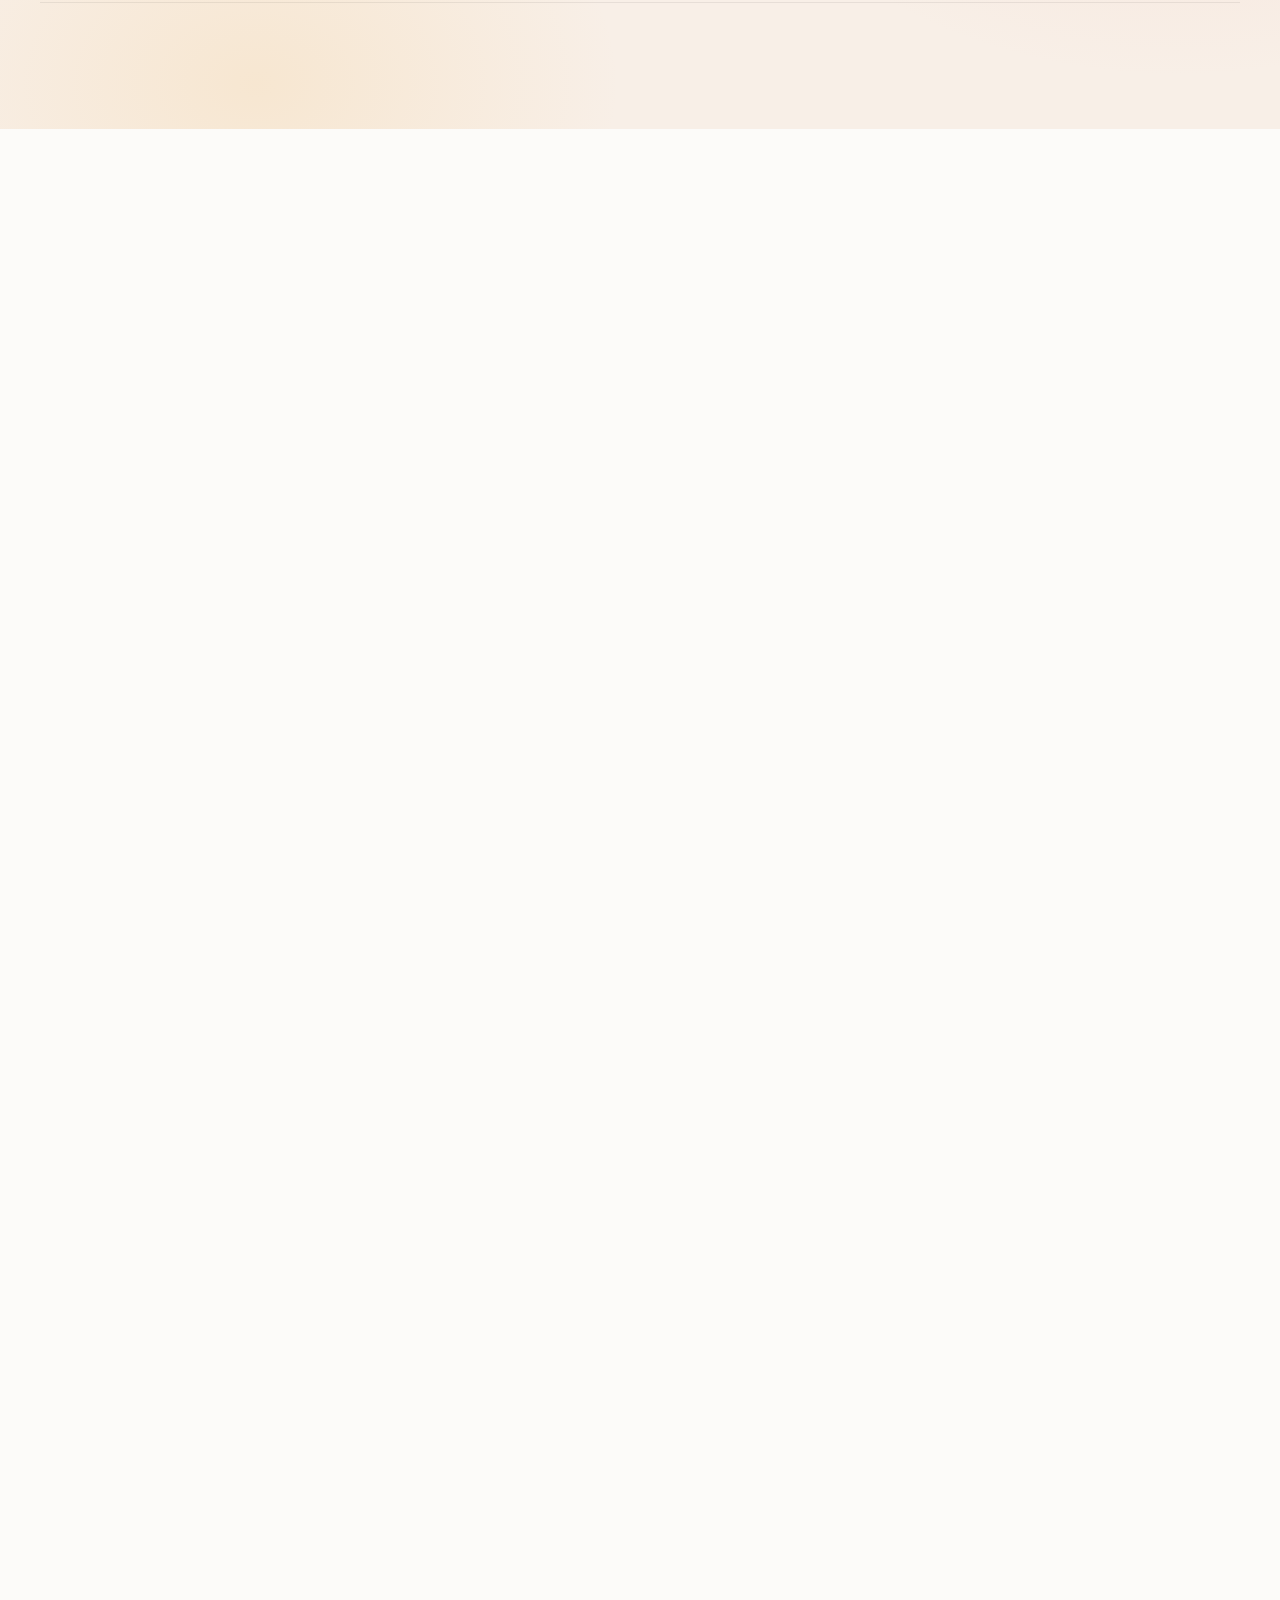
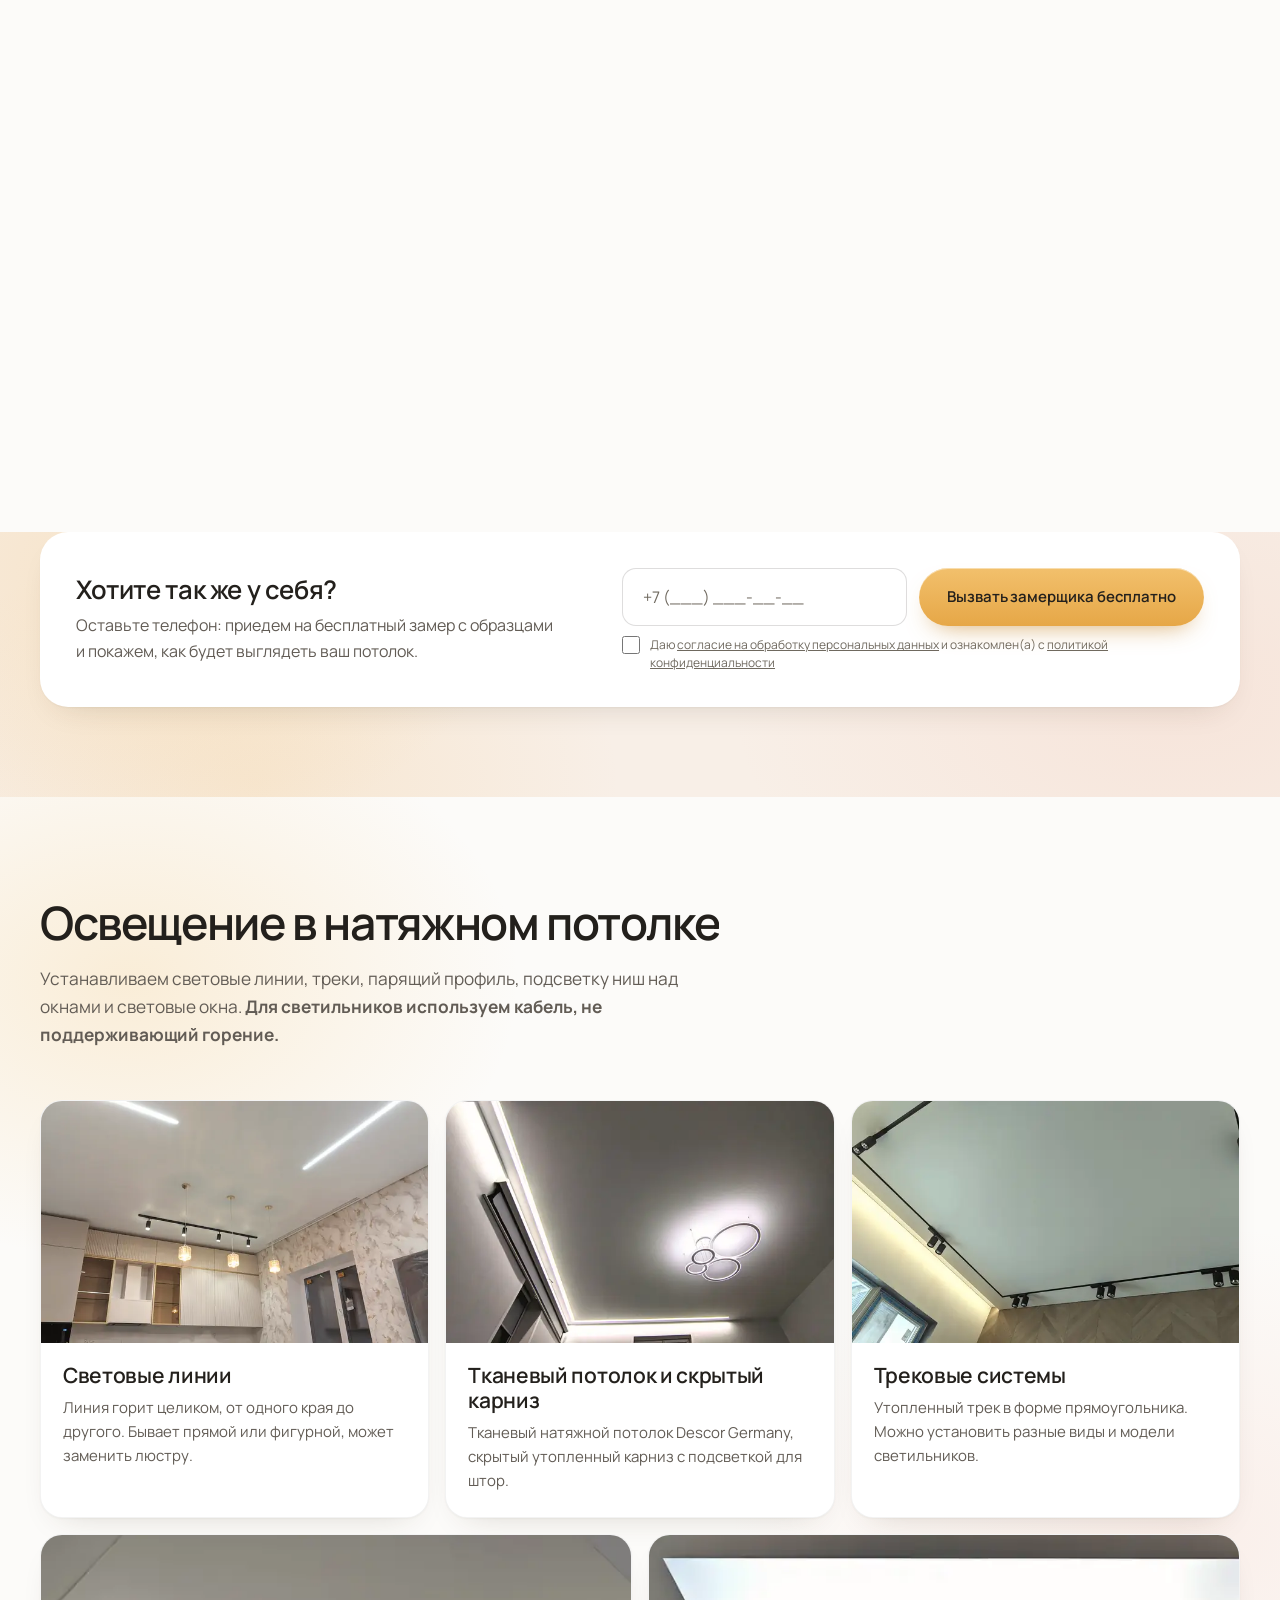
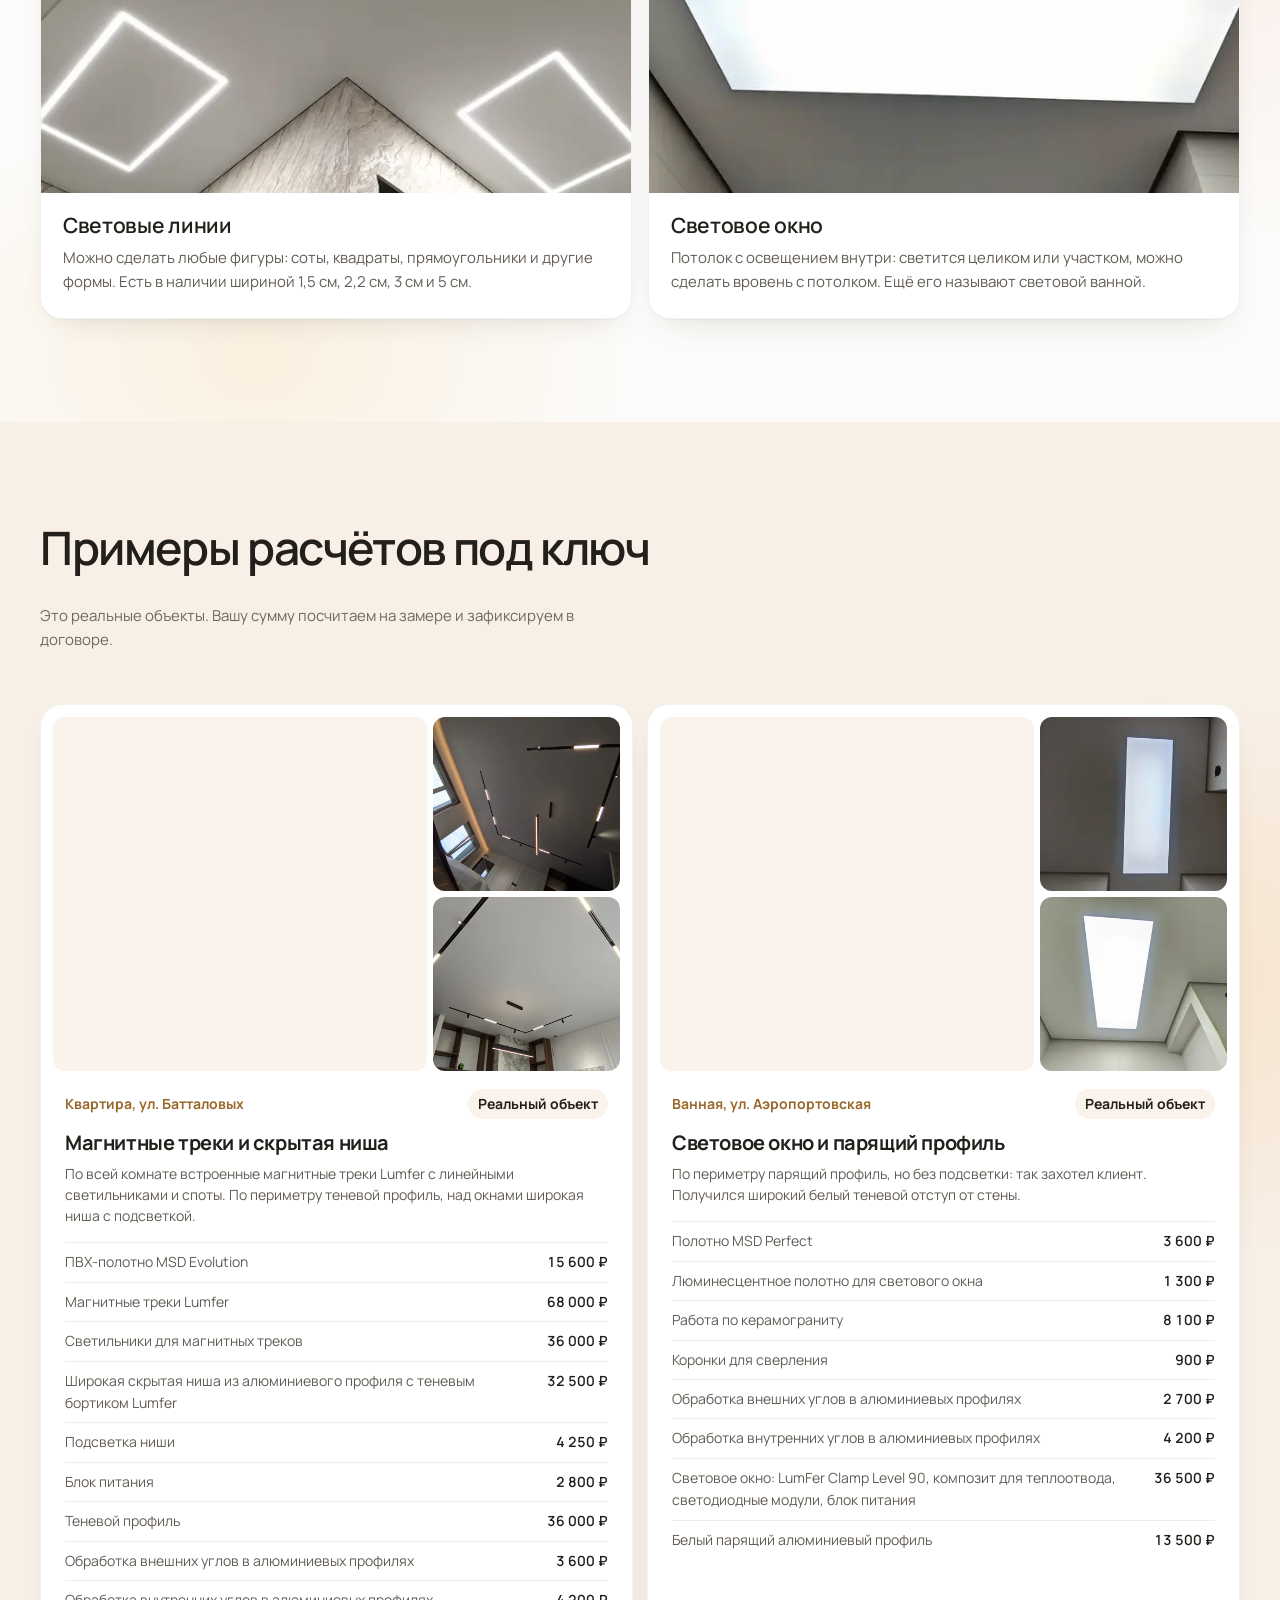
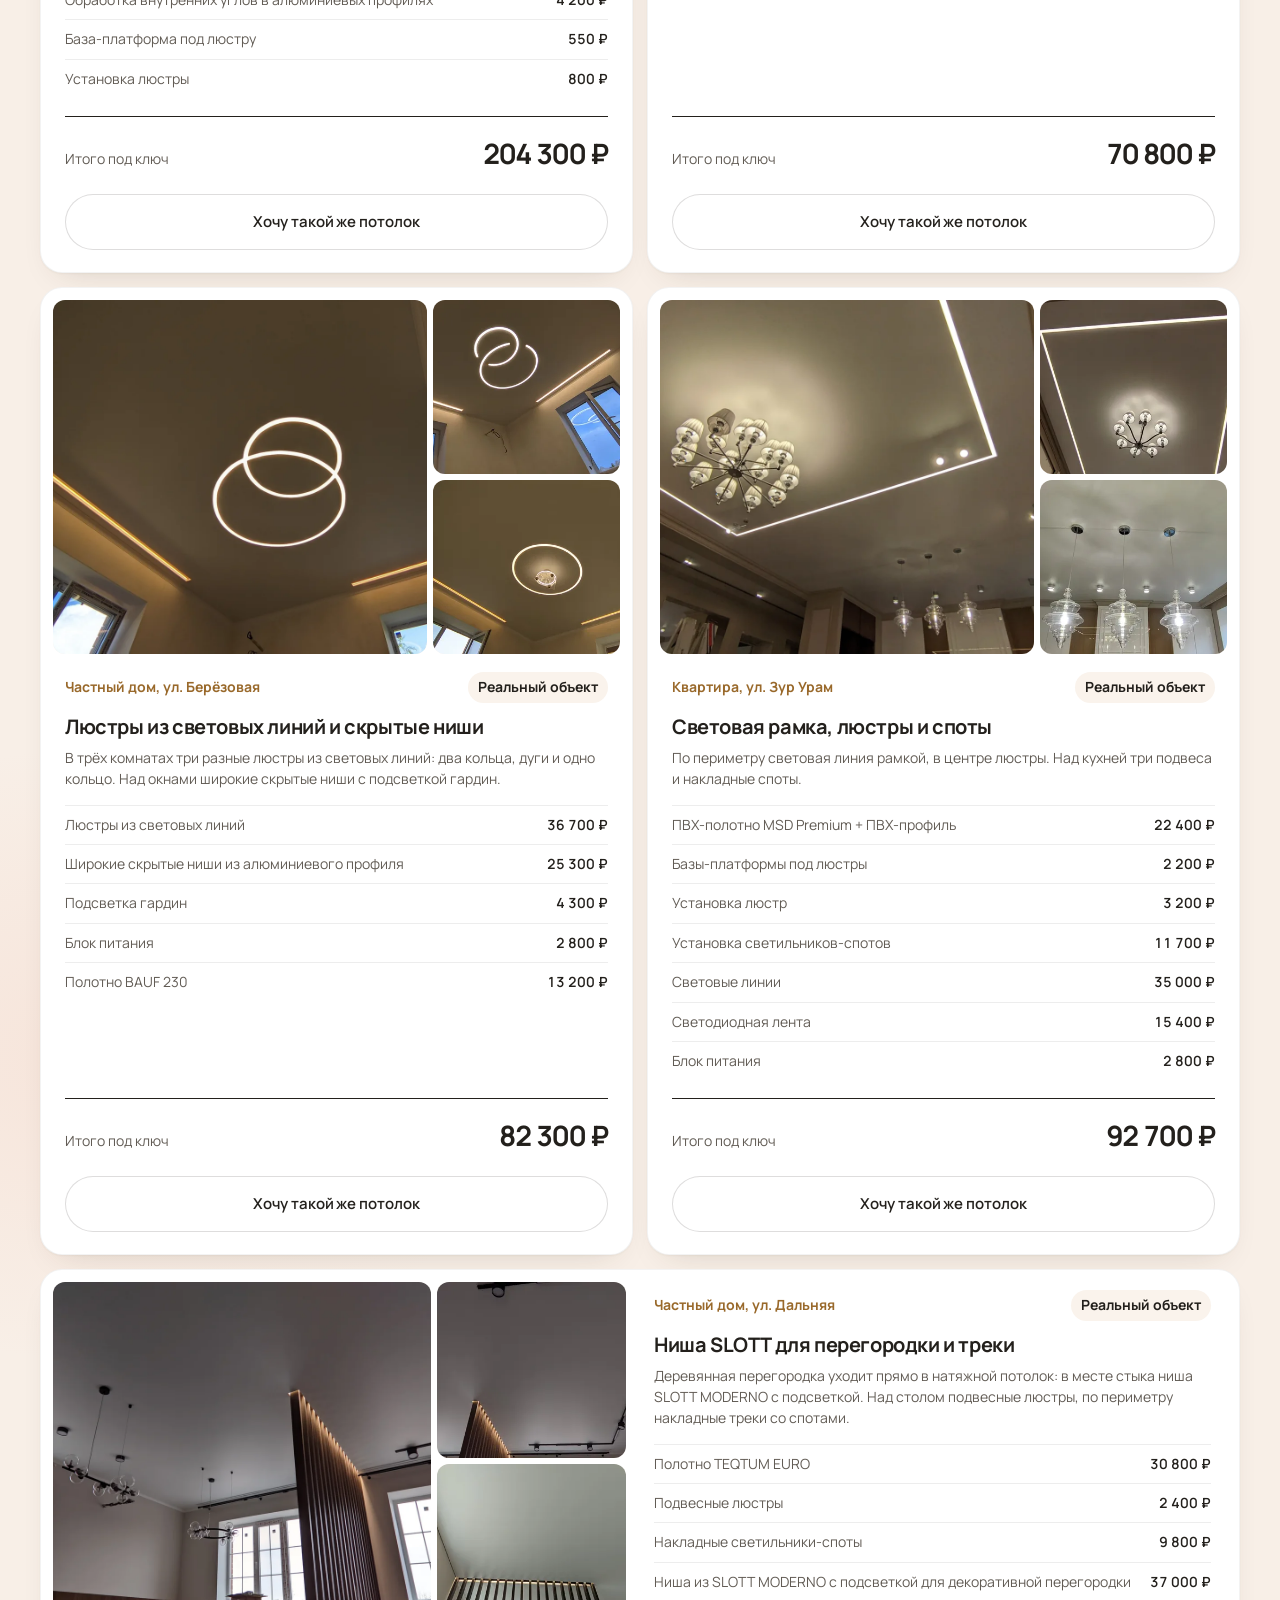
==== commit 994cad3d: "Телефон: звонок только в нижней панели, из шапки убран Co-Authored-By: Claude Opus 5.5 <noreply@anth" ====
--- a/index.html
+++ b/index.html
@@ -144,7 +144,7 @@
   <link rel="preload" href="fonts/manrope-latin.woff2" as="font" type="font/woff2" crossorigin>
   <link rel="stylesheet" href="fonts/fonts.css?v=4">
   <link rel="stylesheet" href="js/vendor/lenis.css">
-  <link rel="stylesheet" href="css/style.css?v=159">
+  <link rel="stylesheet" href="css/style.css?v=160">
 </head>
 <body>
   <!-- ================= HEADER ================= -->
--- a/css/style.css
+++ b/css/style.css
@@ -1571,3 +1571,5 @@
 /* мобильное меню: легче и меньше */
 .mobile-menu a:not(.btn) { font-size: 20px; font-weight: 500; letter-spacing: -.01em; padding: 13px 0; }
 .mobile-menu a.mobile-menu__phone { font-size: 17px !important; font-weight: 600; }
+/* телефон: звонок только в нижней панели, в шапке не дублируем */
+@media (max-width: 960px) { .pill .header__call { display: none !important; } }
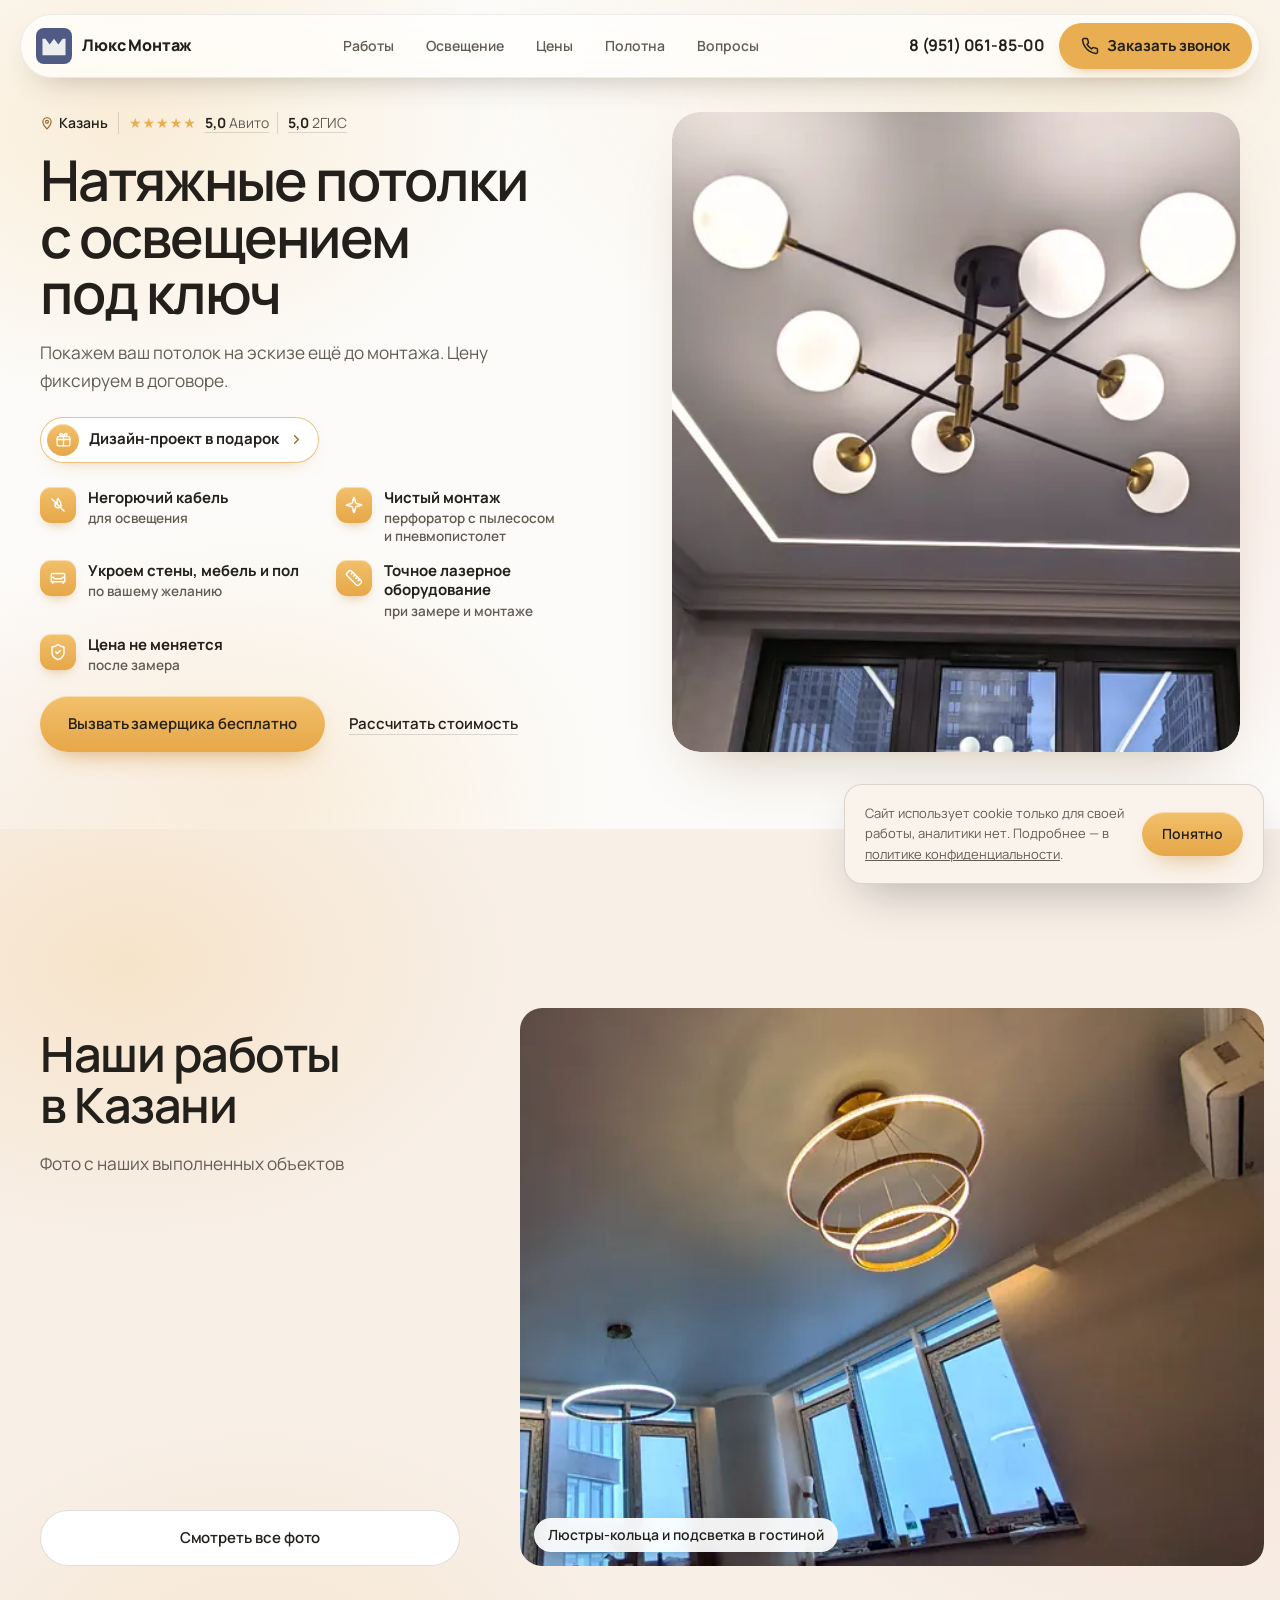
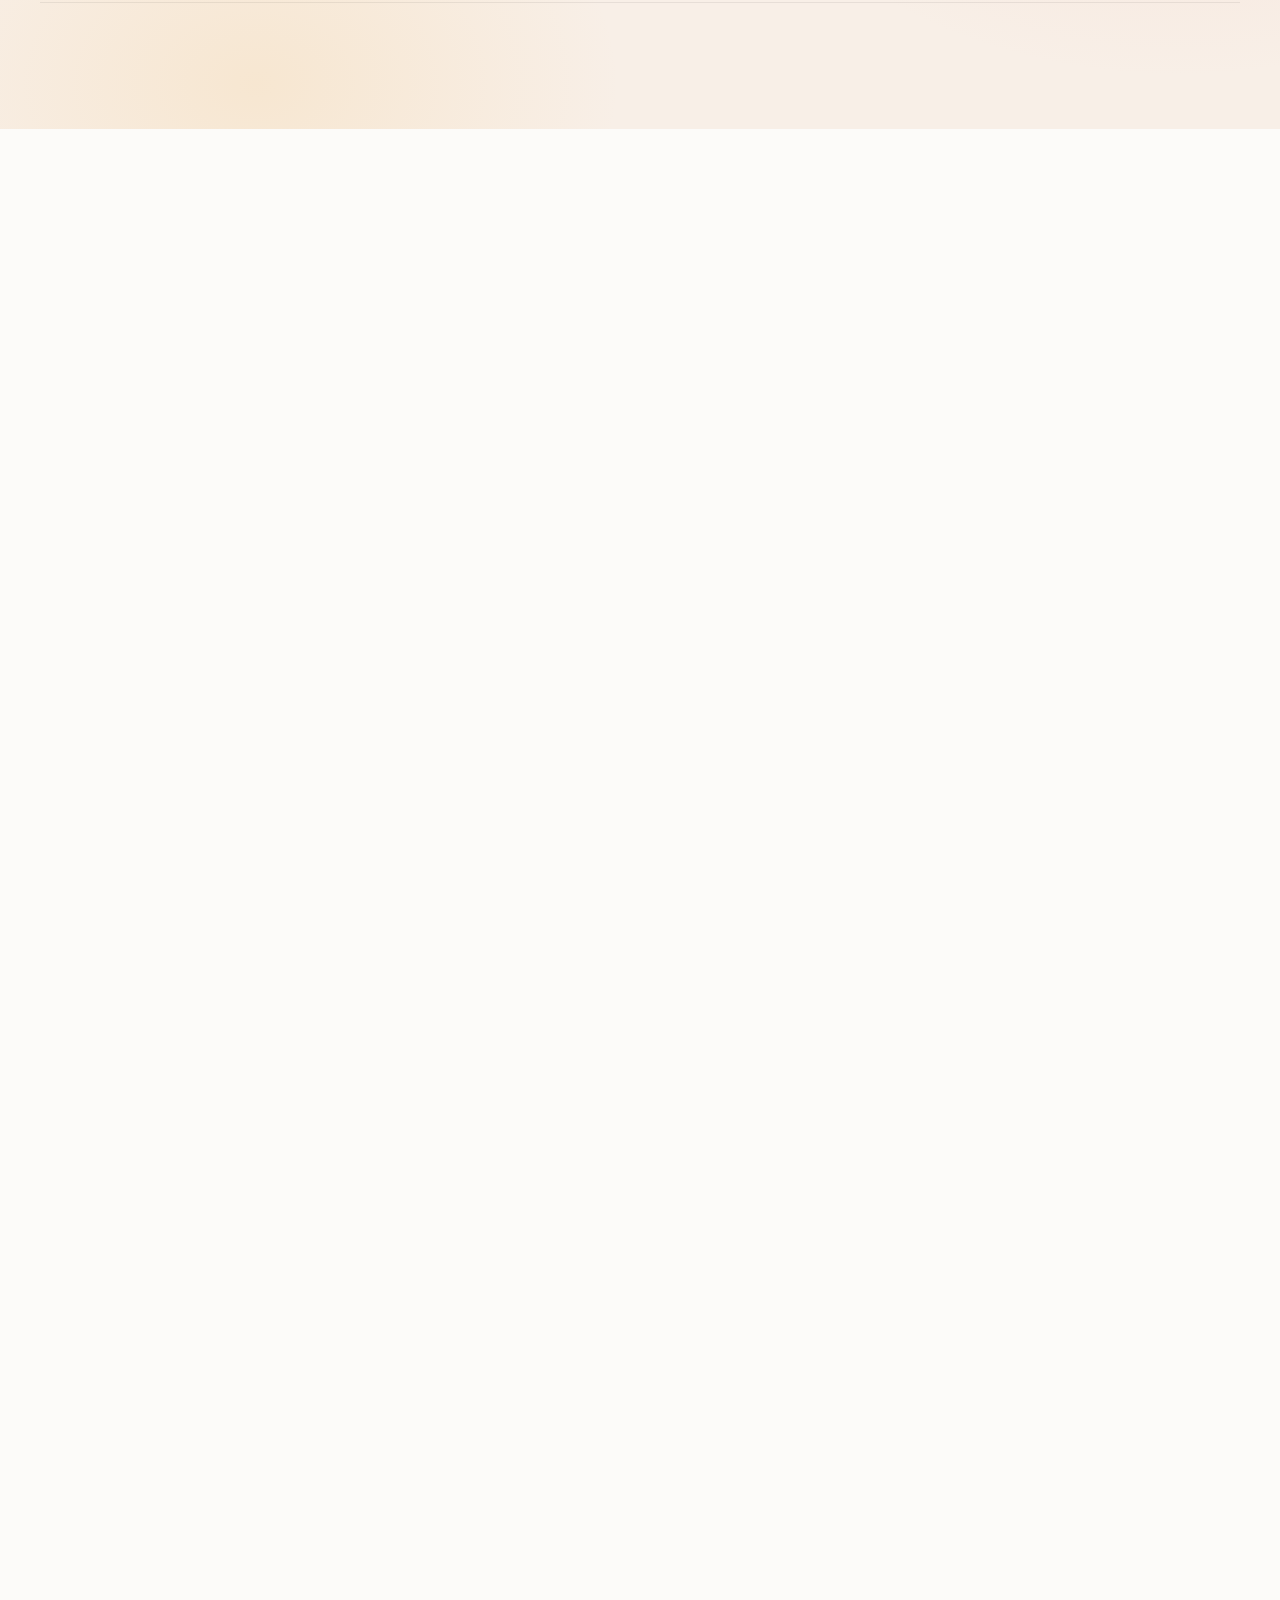
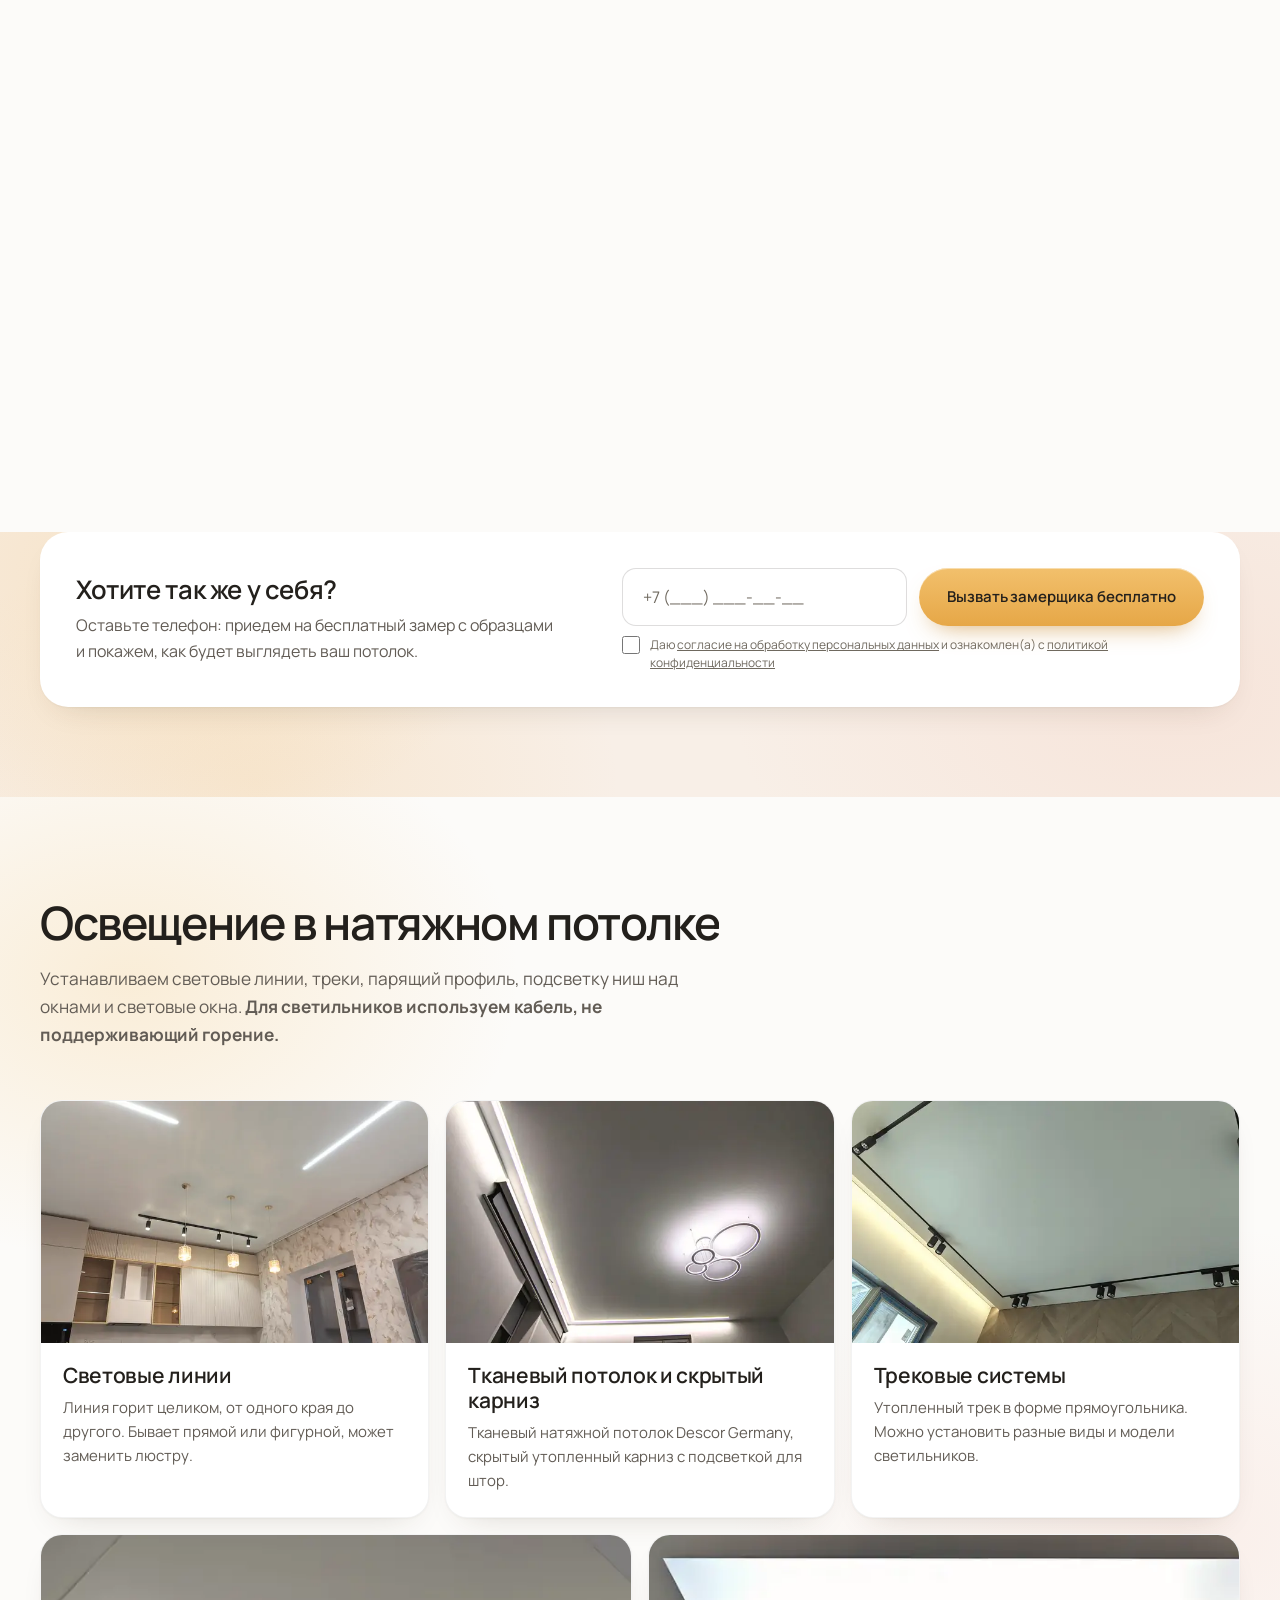
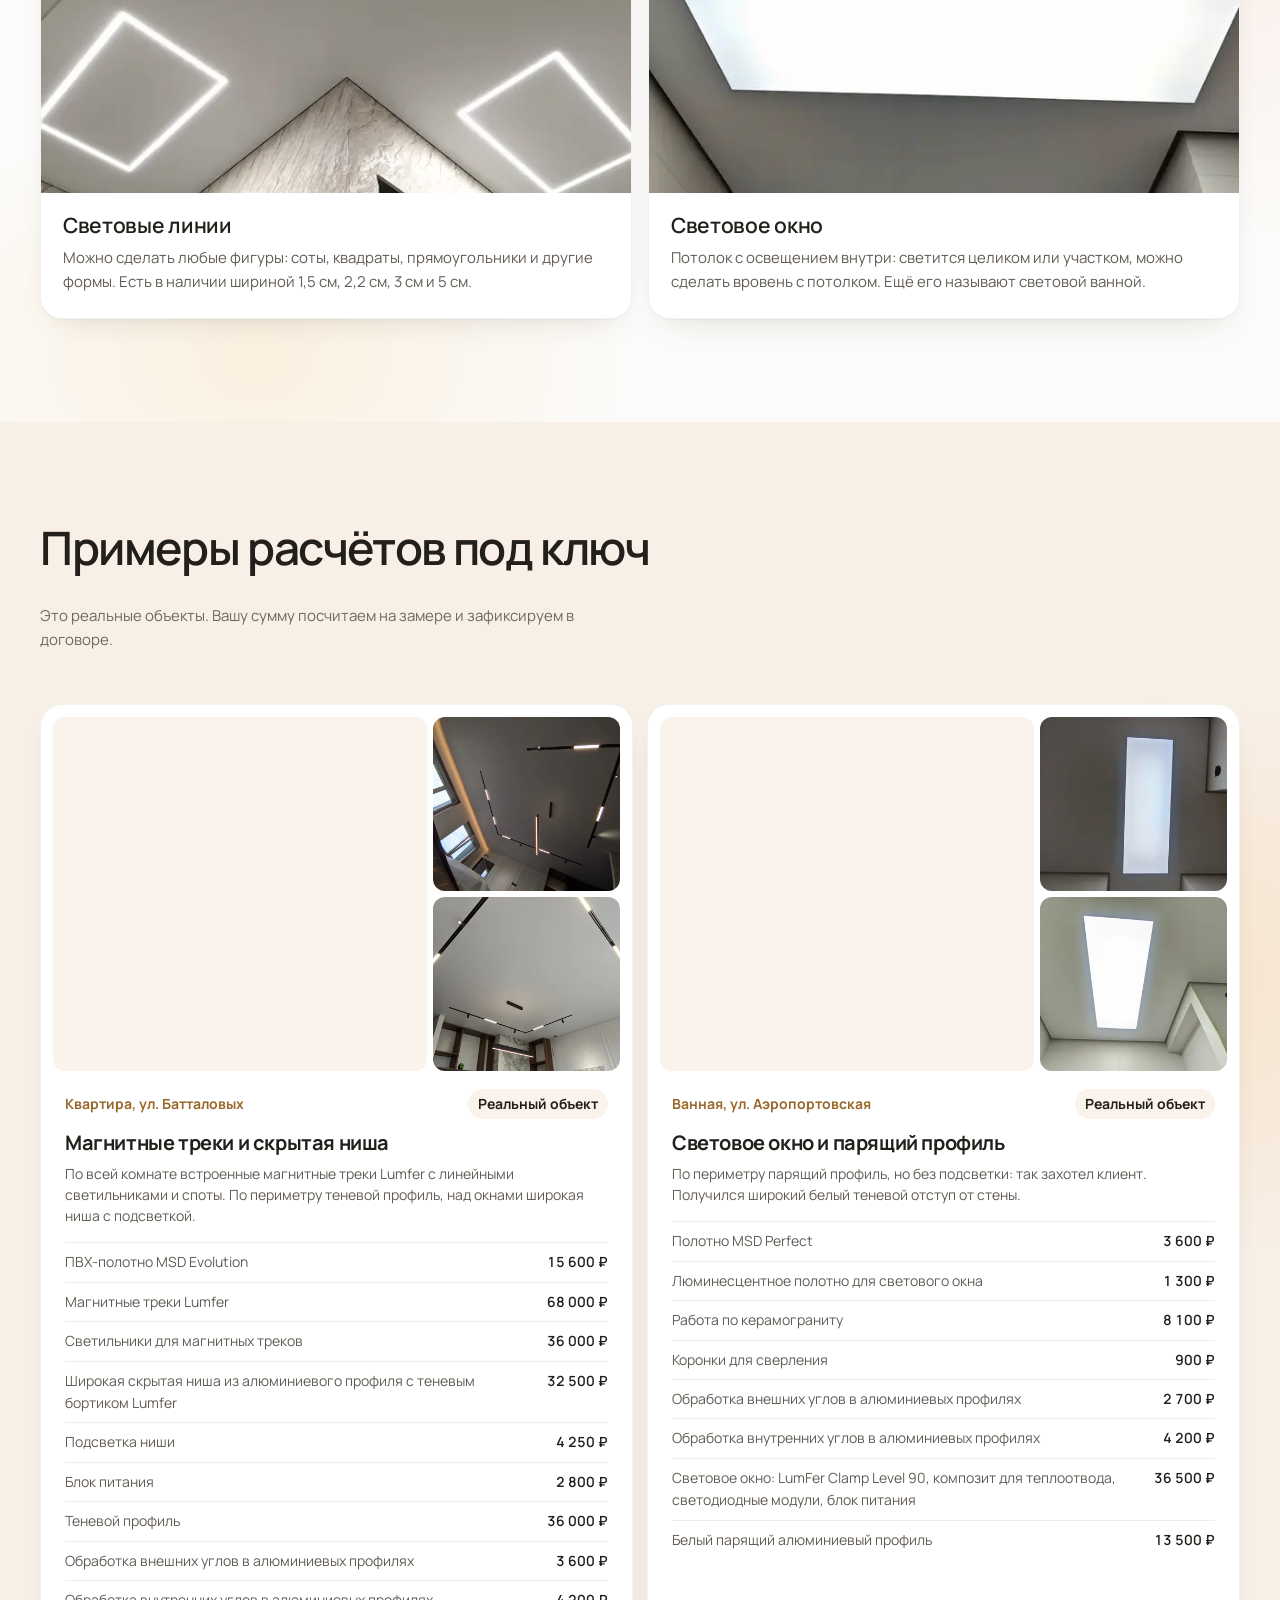
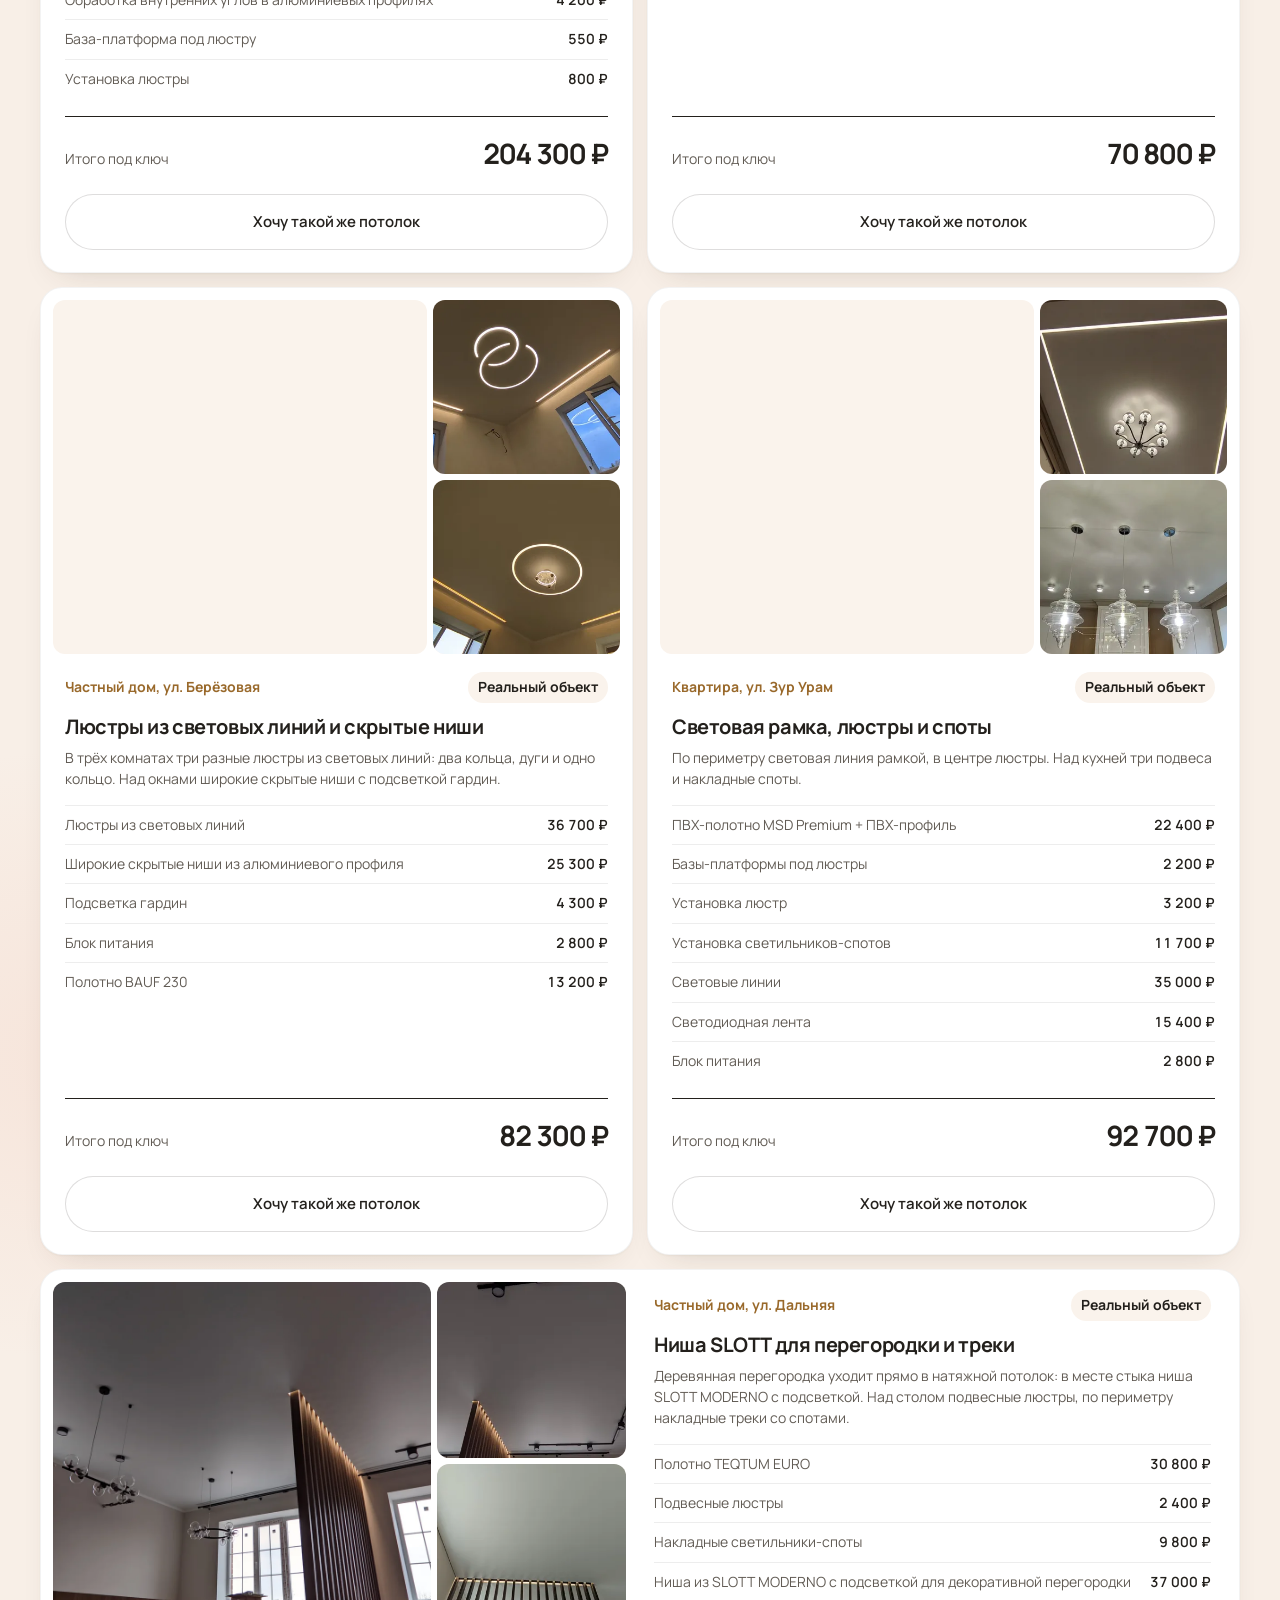
==== commit 9492de33: "Блок работ: подпись «Фото с наших выполненных объектов» Co-Authored-By: Claude Opus 5.5 <noreply@ant" ====
--- a/index.html
+++ b/index.html
@@ -227,13 +227,13 @@
       <div class="works__pin">
         <div class="works__head-m container">
           <h2 class="h2">Наши работы в&nbsp;Казани</h2>
-          <p class="lead">Фото с наших объектов, без картинок из интернета. Листайте вбок.</p>
+          <p class="lead">Фото с наших выполненных объектов</p>
         </div>
         <div class="works__track">
           <div class="works__intro">
             <div>
               <h2 class="h2">Наши работы в&nbsp;Казани</h2>
-              <p class="lead">Квартиры, дома, клиники и кафе, которые мы сделали. Все фото с наших объектов.</p>
+              <p class="lead">Фото с наших выполненных объектов</p>
             </div>
             <button class="btn btn--ghost" data-all-works><span class="btn__label">Смотреть все фото</span></button>
           </div>
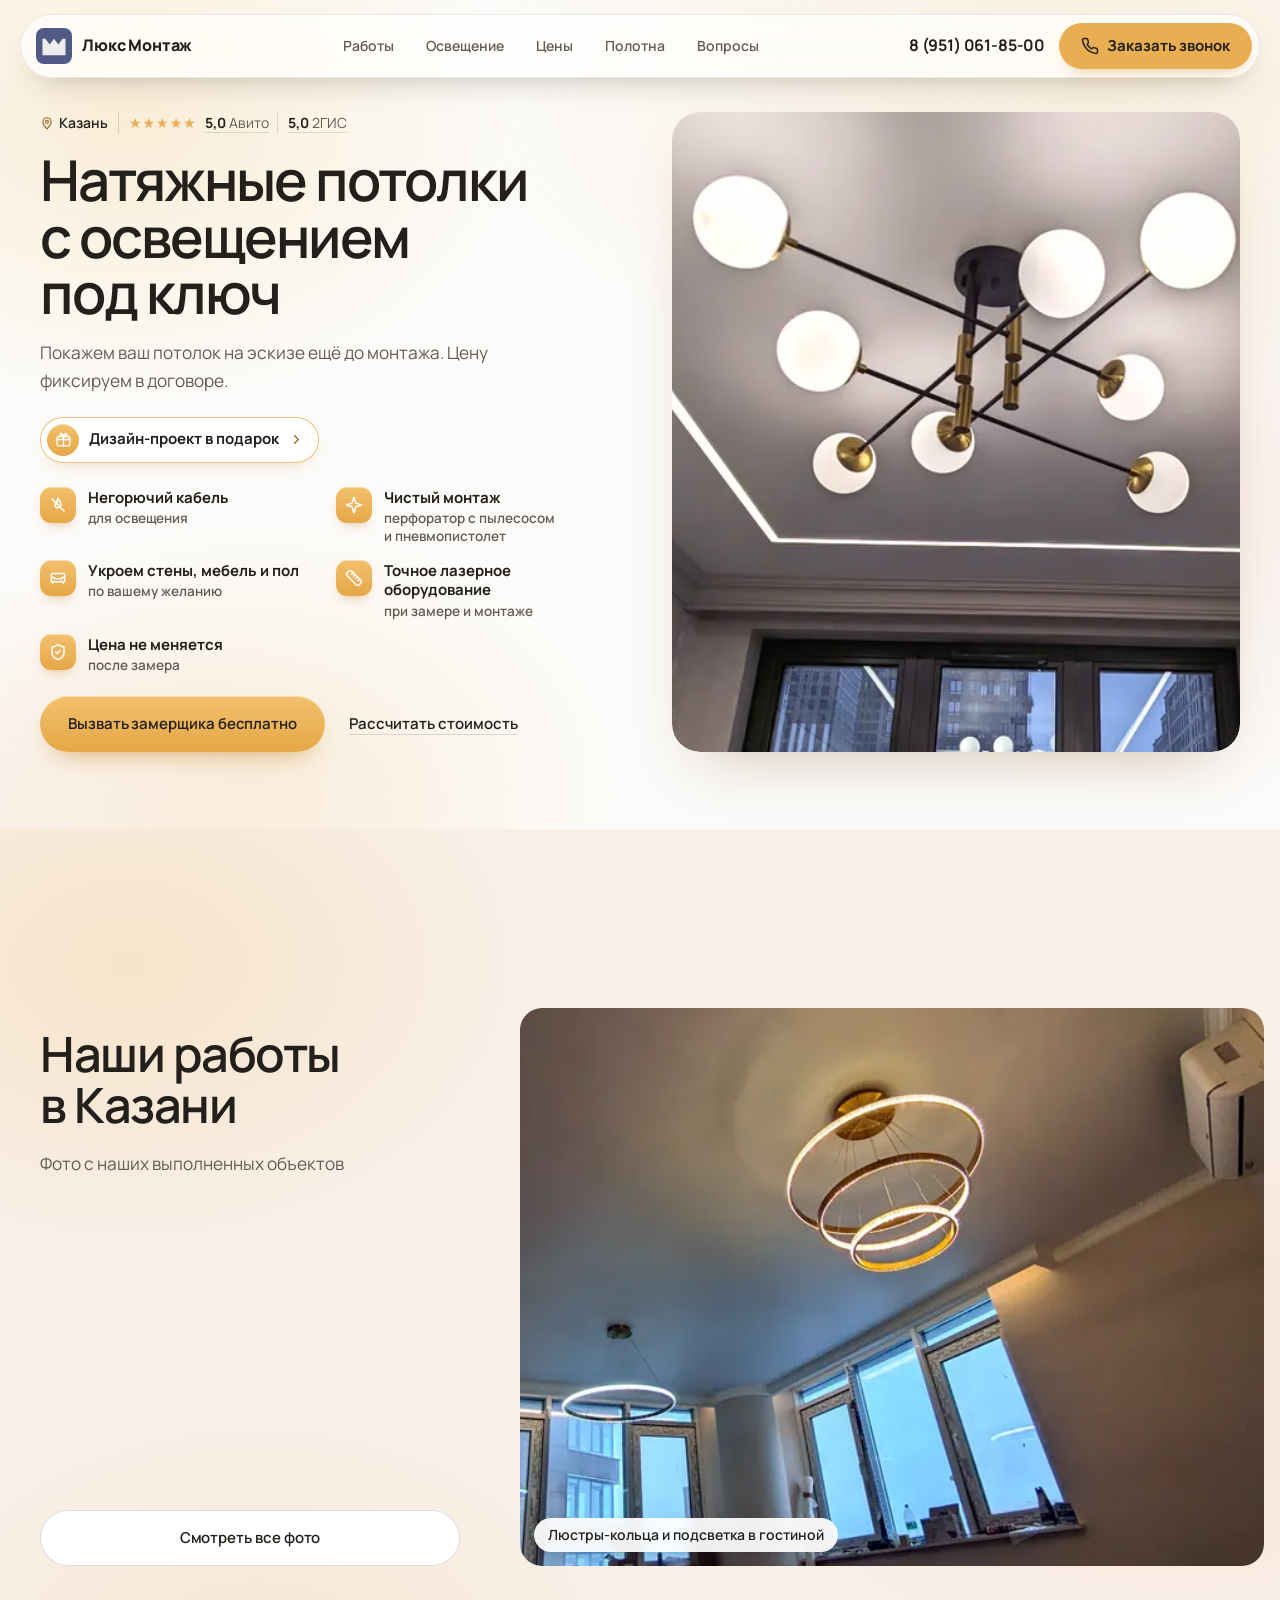
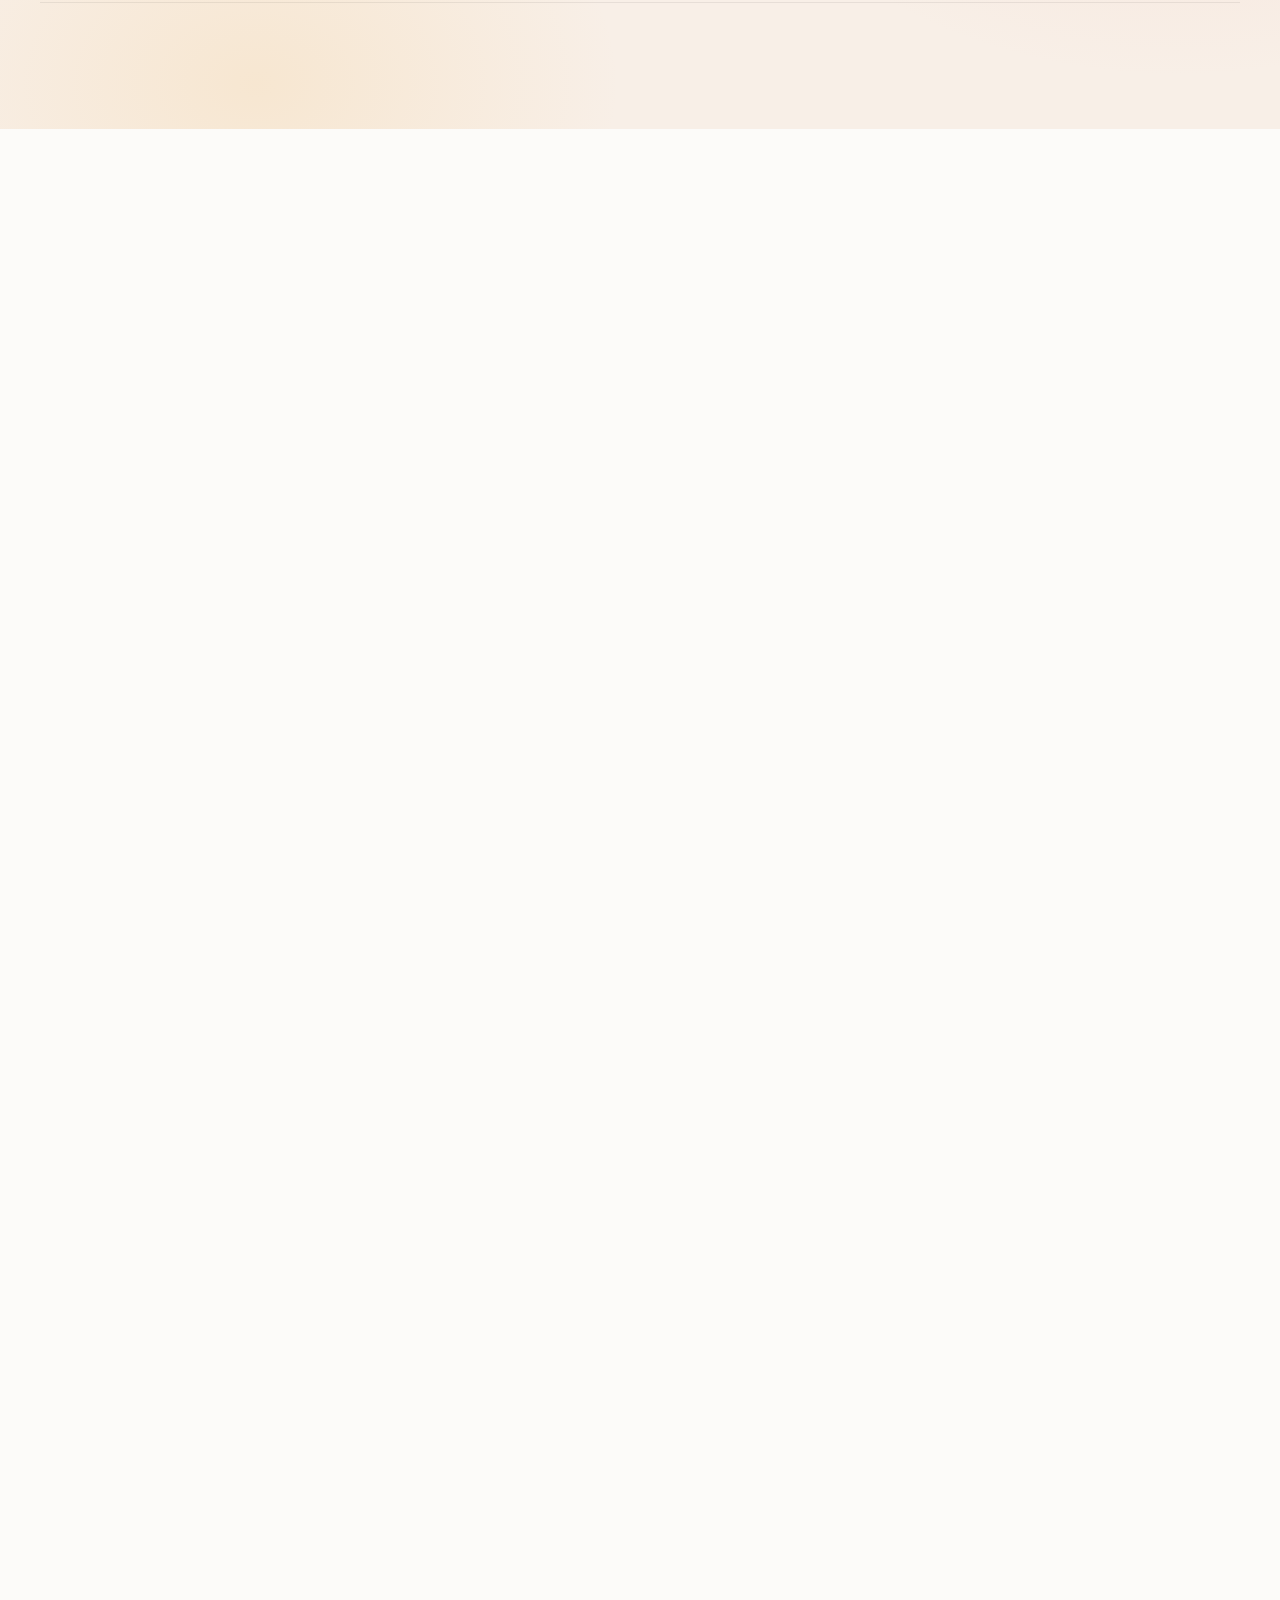
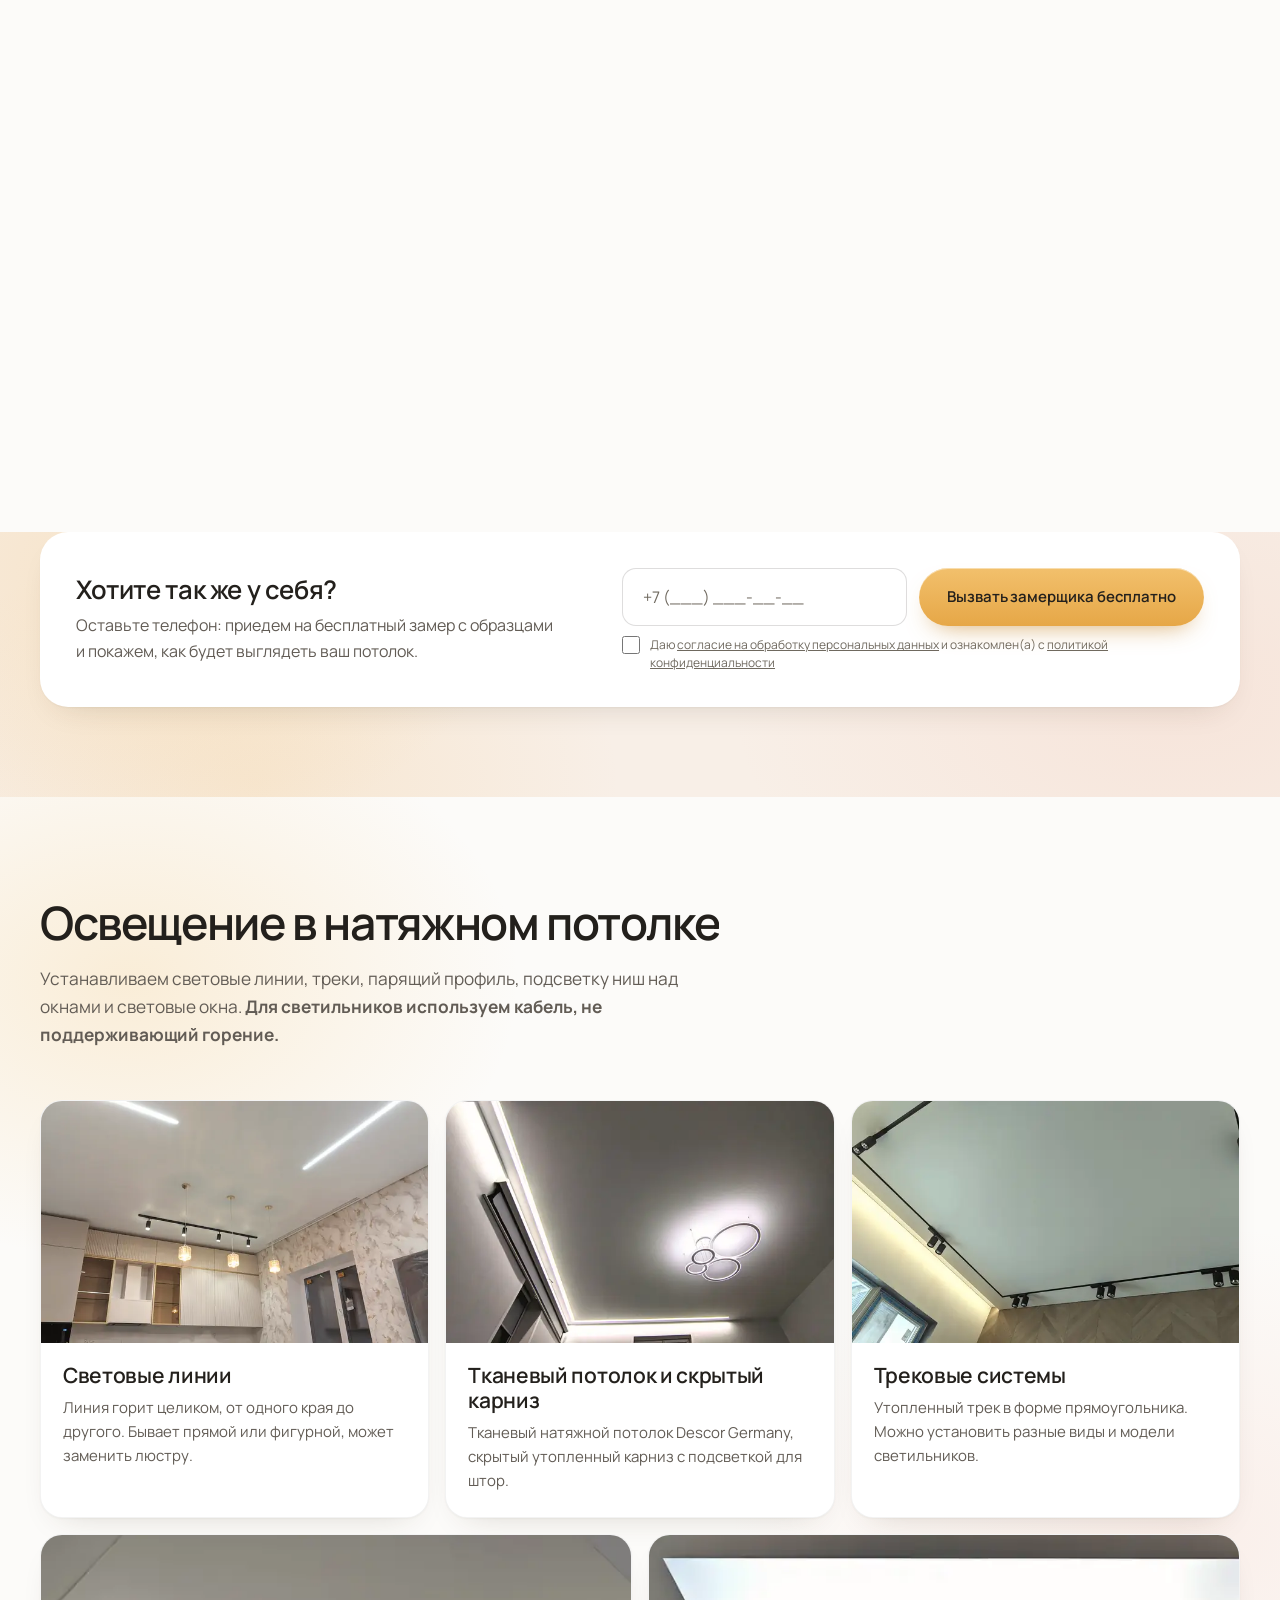
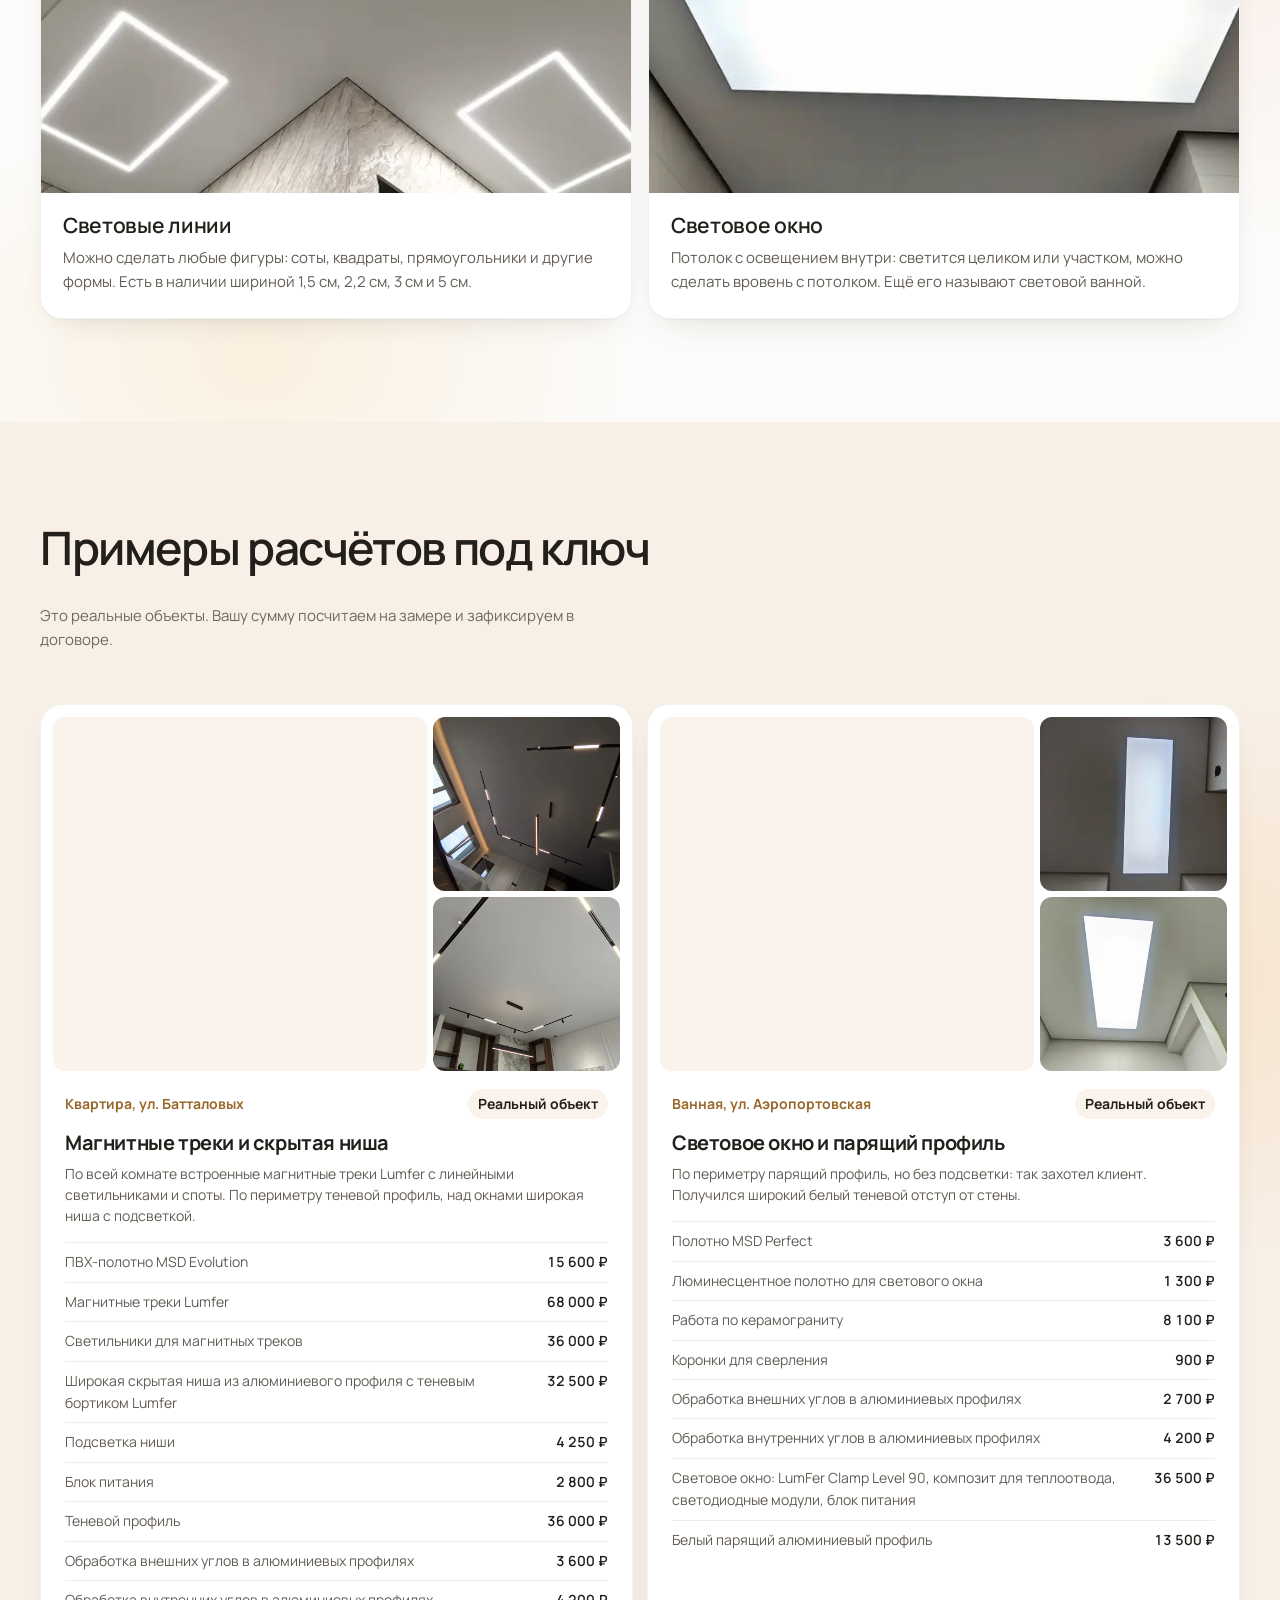
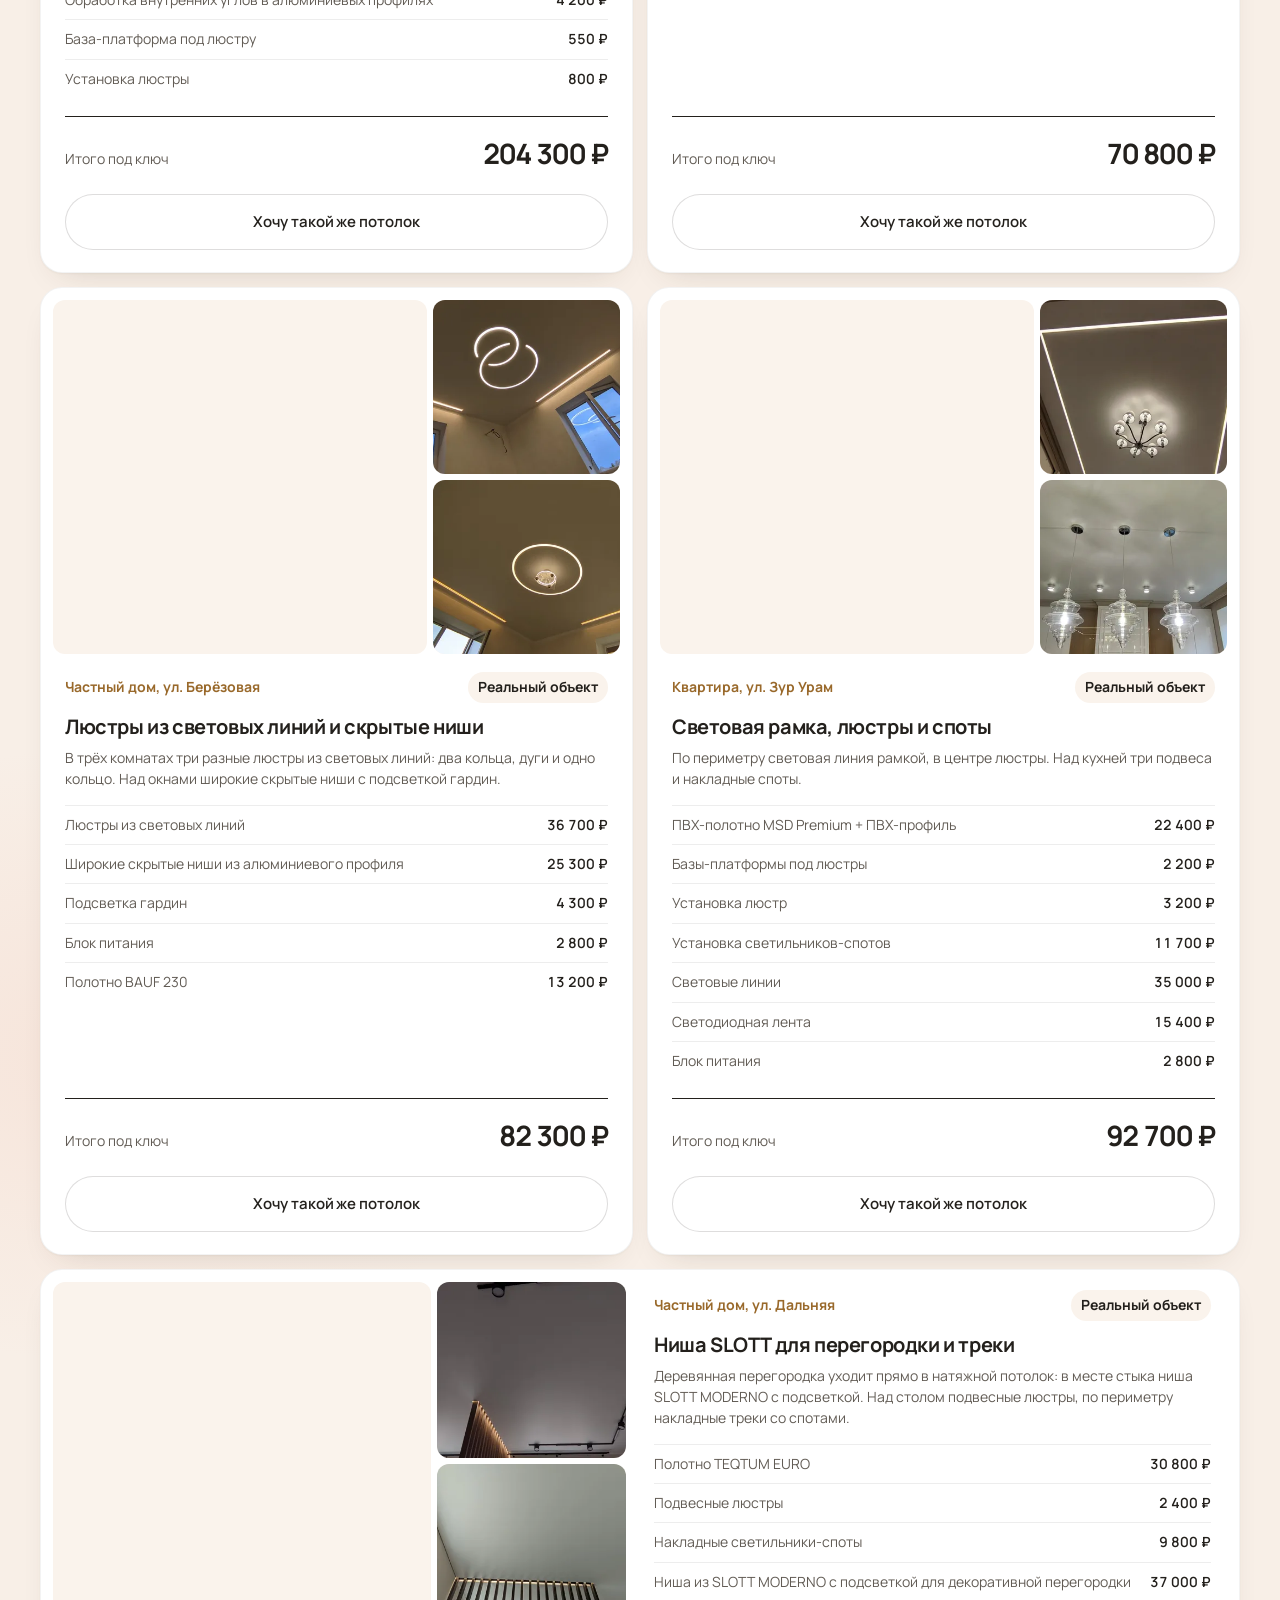
==== commit 7ea17c63: "Убраны cookie-баннер, Яндекс.Метрика и браузерное хранилище; политика обновлена Co-Authored-By: Clau" ====
--- a/index.html
+++ b/index.html
@@ -840,7 +840,7 @@
       </div>
       <div class="footer__bottom">
         <span class="footer__owner">© 2011–2026 «Люкс Монтаж» · Самозанятый Валиев Альберт Талгатович, ИНН 165609328077 <span class="footer__age" title="Возрастная маркировка">0+</span></span>
-        <span class="footer__legal">Информация на сайте не является публичной офертой (ст. 437 ГК РФ). <a href="html/privacy.html">Политика конфиденциальности</a> · <a href="html/agreement.html">Согласие на обработку персональных данных</a><a href="#" data-cookie-settings hidden> · Настройки cookie</a></span>
+        <span class="footer__legal">Информация на сайте не является публичной офертой (ст. 437 ГК РФ). <a href="html/privacy.html">Политика конфиденциальности</a> · <a href="html/agreement.html">Согласие на обработку персональных данных</a></span>
       </div>
     </div>
   </footer>
@@ -887,21 +887,12 @@
     </div>
   </div>
 
-  <!-- Cookie -->
-  <div class="cookie" id="cookie" role="dialog" aria-label="Cookie">
-    <span data-cookie-text>Сайт использует cookie только для своей работы, аналитики нет. Подробнее — в <a href="html/privacy.html">политике конфиденциальности</a>.</span>
-    <div class="cookie__actions">
-      <button class="btn btn--ghost btn--sm" data-cookie-decline hidden>Отклонить</button>
-      <button class="btn btn--light btn--sm" data-cookie-accept>Понятно</button>
-    </div>
-  </div>
-
   <script>
     // библиотеки анимаций (~135 КБ) нужны только на компьютере с мышью — на телефоне их не грузим
     (function () {
       var anim = !matchMedia('(prefers-reduced-motion: reduce)').matches && matchMedia('(pointer: fine)').matches;
       var list = anim ? ['js/vendor/gsap.min.js', 'js/vendor/ScrollTrigger.min.js', 'js/vendor/lenis.min.js'] : [];
-      list.concat('js/main.js?v=89').forEach(function (src) {
+      list.concat('js/main.js?v=90').forEach(function (src) {
         var s = document.createElement('script');
         s.src = src; s.async = false; // по порядку: сначала библиотеки, потом main.js
         document.body.appendChild(s);
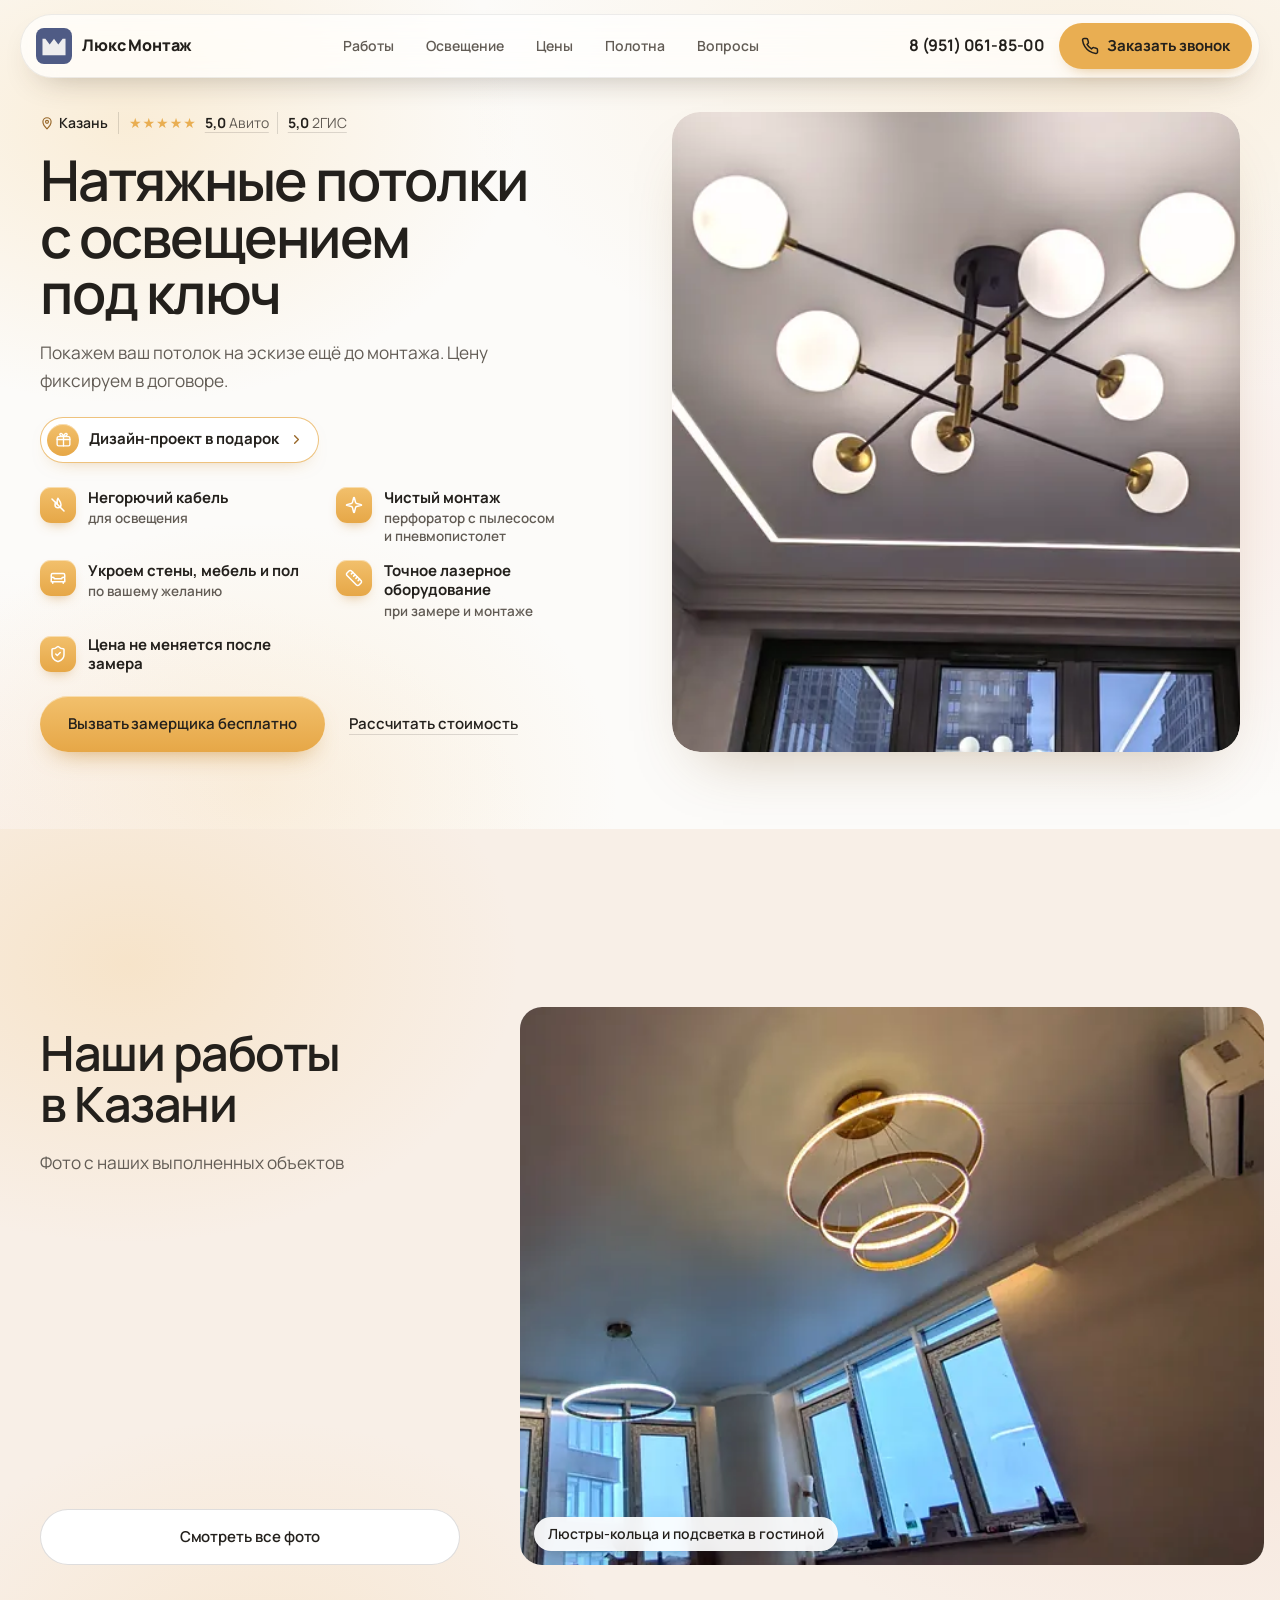
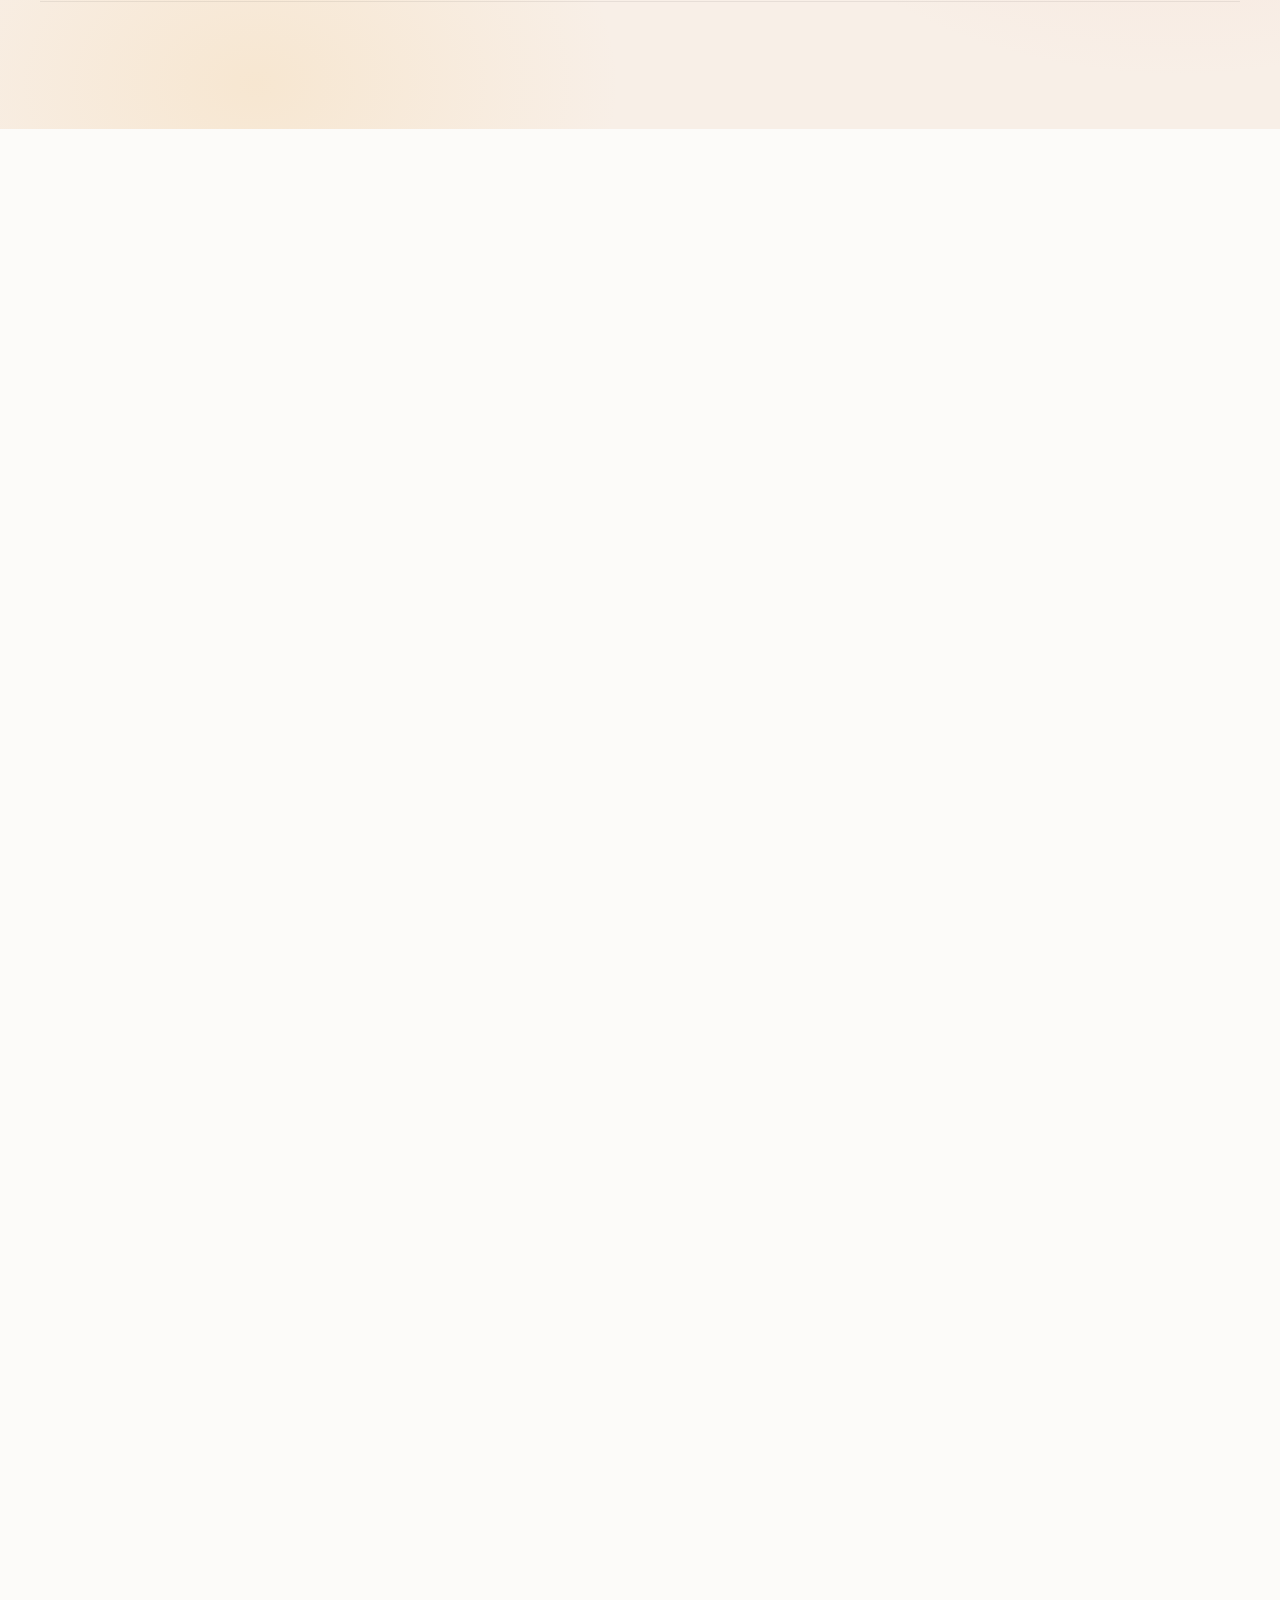
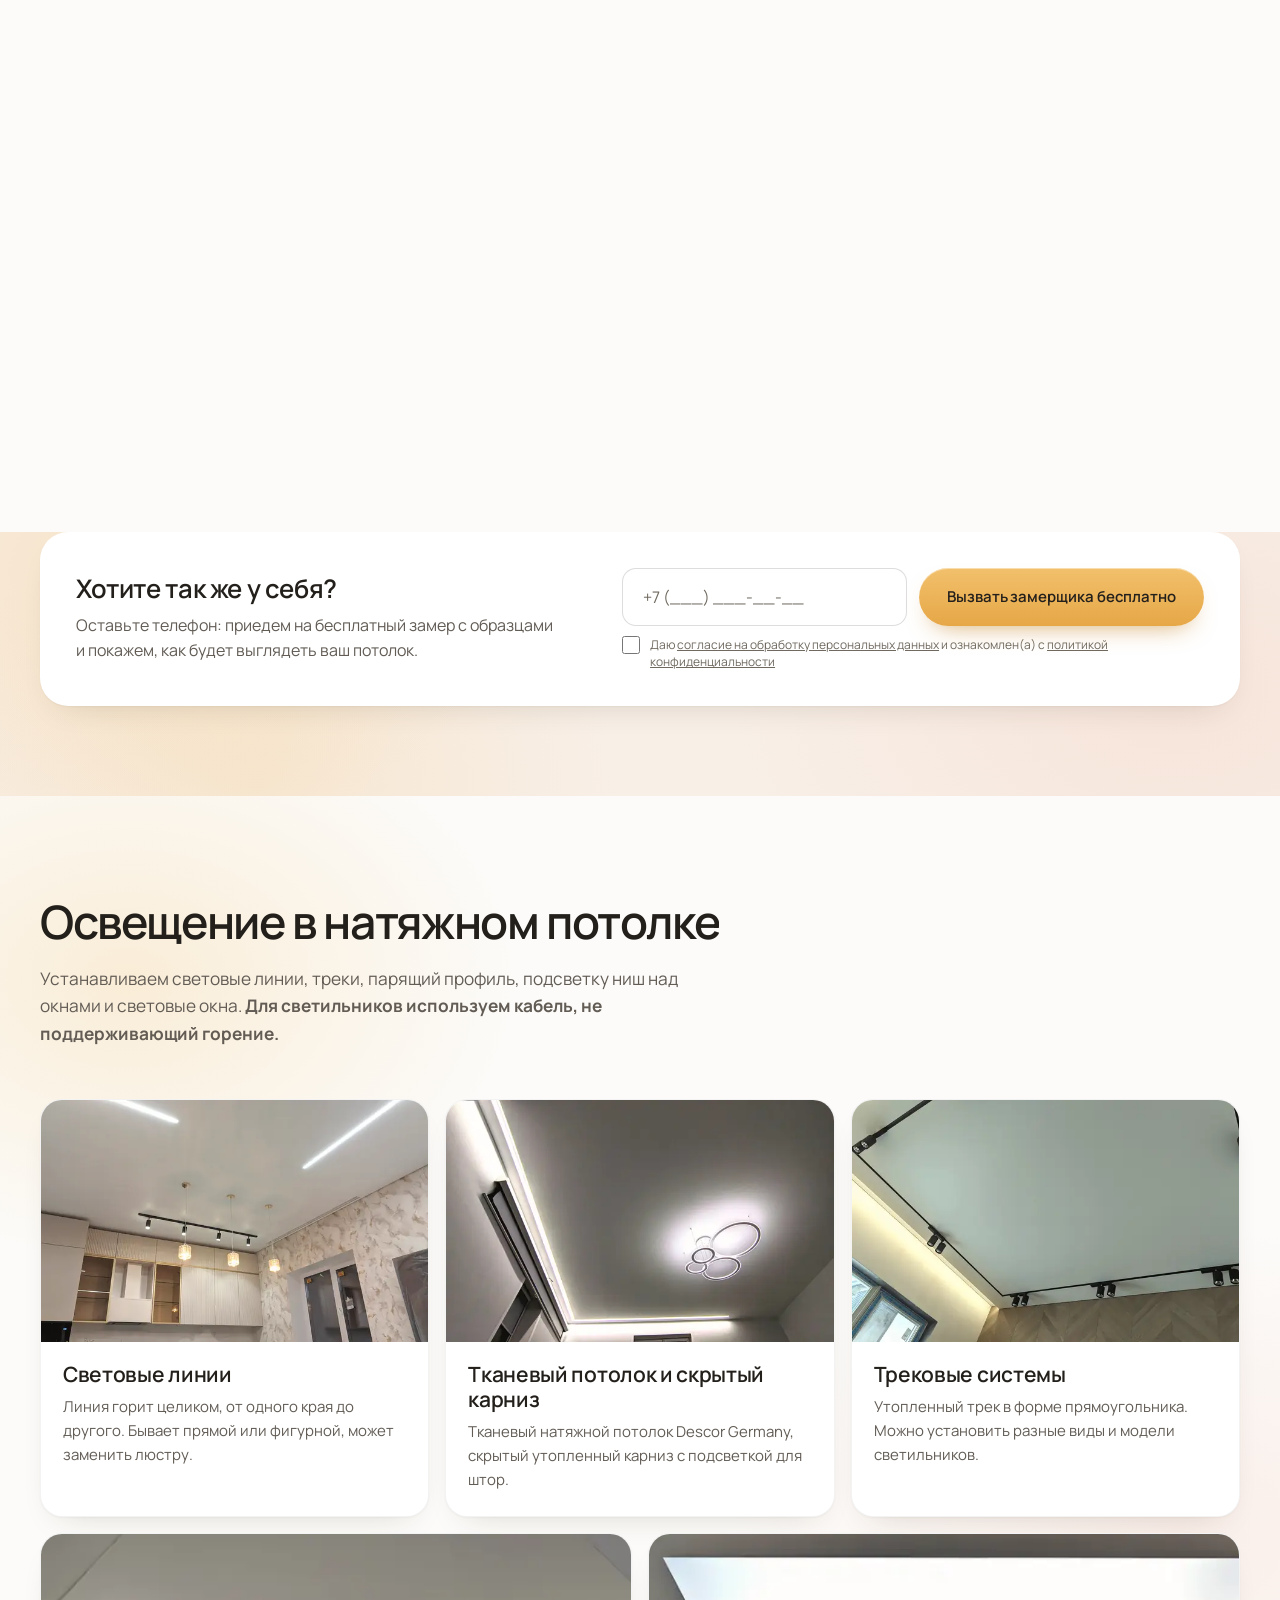
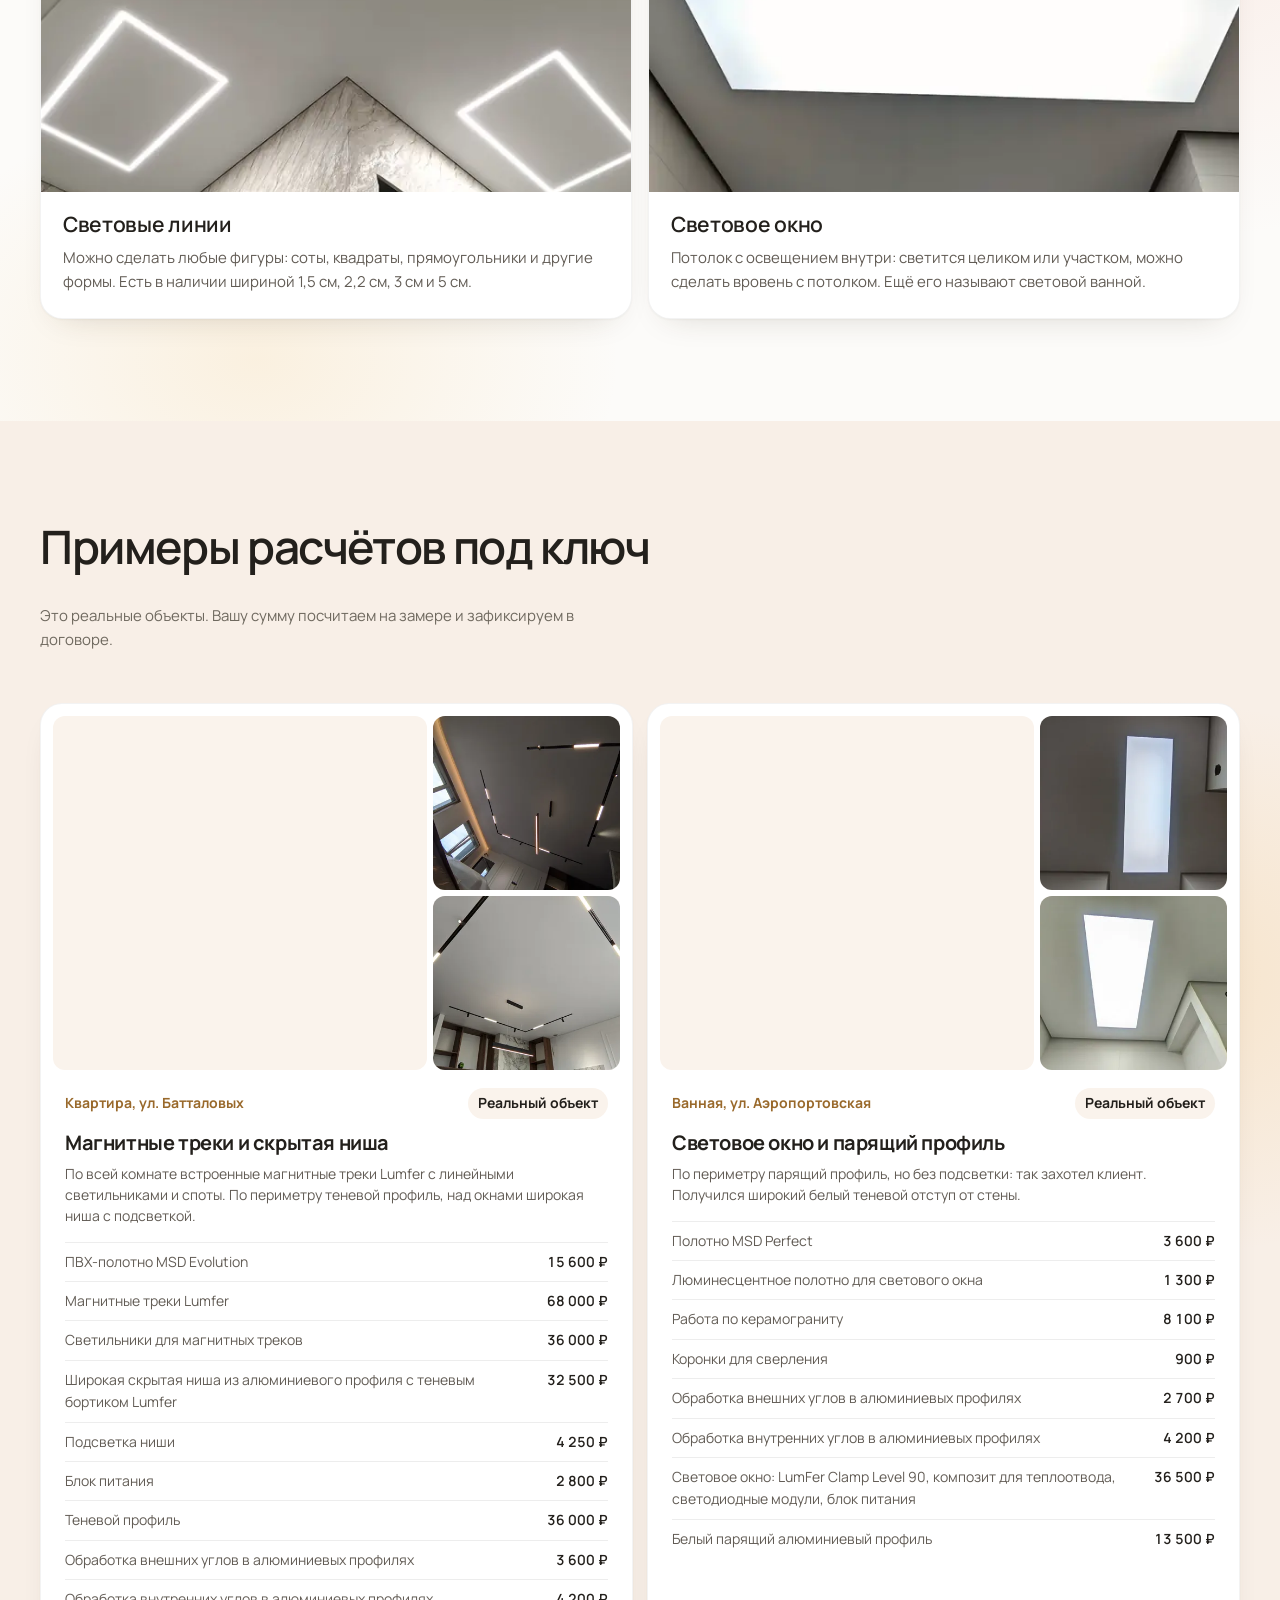
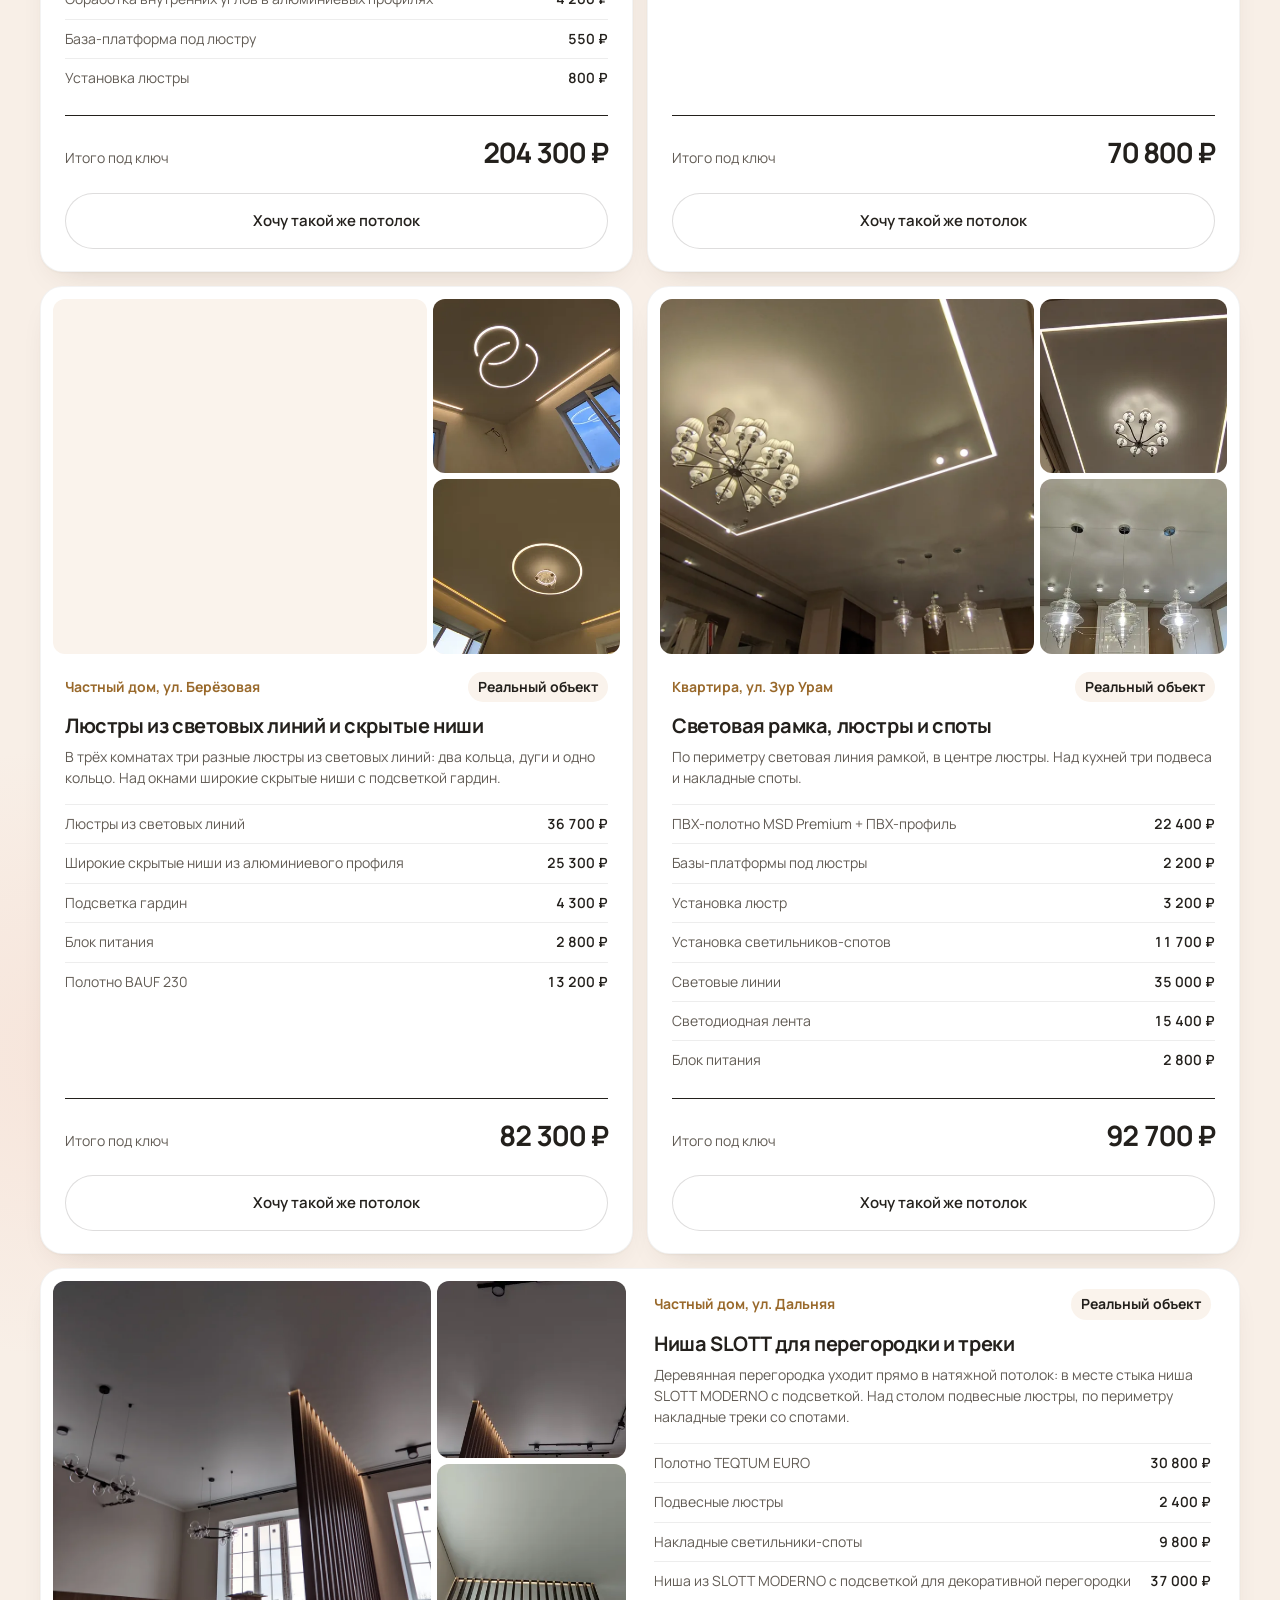
==== commit 43c201c5: "Первый экран: «Цена не меняется после замера» одной строкой Co-Authored-By: Claude Opus 5.5 <noreply" ====
--- a/index.html
+++ b/index.html
@@ -144,7 +144,7 @@
   <link rel="preload" href="fonts/manrope-latin.woff2" as="font" type="font/woff2" crossorigin>
   <link rel="stylesheet" href="fonts/fonts.css?v=4">
   <link rel="stylesheet" href="js/vendor/lenis.css">
-  <link rel="stylesheet" href="css/style.css?v=160">
+  <link rel="stylesheet" href="css/style.css?v=161">
 </head>
 <body>
   <!-- ================= HEADER ================= -->
@@ -209,7 +209,7 @@
           <li class="perk"><span class="perk__ic"><svg width="18" height="18" viewBox="0 0 24 24" fill="none" stroke="currentColor" stroke-width="2" stroke-linecap="round" stroke-linejoin="round" aria-hidden="true"><path d="M9.94 15.5A2 2 0 0 0 8.5 14.06l-6.14-1.58a.5.5 0 0 1 0-.96L8.5 9.94A2 2 0 0 0 9.94 8.5l1.58-6.14a.5.5 0 0 1 .96 0l1.58 6.14a2 2 0 0 0 1.44 1.44l6.14 1.58a.5.5 0 0 1 0 .96l-6.14 1.58a2 2 0 0 0-1.44 1.44l-1.58 6.14a.5.5 0 0 1-.96 0z"/></svg></span><span class="perk__txt"><b>Чистый монтаж</b><span>перфоратор с&nbsp;пылесосом и&nbsp;пневмопистолет</span></span></li>
           <li class="perk"><span class="perk__ic"><svg width="18" height="18" viewBox="0 0 24 24" fill="none" stroke="currentColor" stroke-width="2" stroke-linecap="round" stroke-linejoin="round" aria-hidden="true"><path d="M3 11V8a2 2 0 0 1 2-2h14a2 2 0 0 1 2 2v3"/><path d="M5 11a2 2 0 0 0-2 2v4h18v-4a2 2 0 0 0-4 0H7a2 2 0 0 0-2-2z"/><path d="M5 17v2M19 17v2"/></svg></span><span class="perk__txt"><b>Укроем стены, мебель и пол</b><span>по вашему желанию</span></span></li>
           <li class="perk"><span class="perk__ic"><svg width="18" height="18" viewBox="0 0 24 24" fill="none" stroke="currentColor" stroke-width="2" stroke-linecap="round" stroke-linejoin="round" aria-hidden="true"><path d="M21.3 15.3a2.4 2.4 0 0 1 0 3.4l-2.6 2.6a2.4 2.4 0 0 1-3.4 0L2.7 8.7a2.4 2.4 0 0 1 0-3.4l2.6-2.6a2.4 2.4 0 0 1 3.4 0z"/><path d="m14.5 12.5 2-2M11.5 9.5l2-2M8.5 6.5l2-2M17.5 15.5l2-2"/></svg></span><span class="perk__txt"><b>Точное лазерное оборудование</b><span>при замере и&nbsp;монтаже</span></span></li>
-          <li class="perk"><span class="perk__ic"><svg width="18" height="18" viewBox="0 0 24 24" fill="none" stroke="currentColor" stroke-width="2" stroke-linecap="round" stroke-linejoin="round" aria-hidden="true"><path d="M20 13c0 5-3.5 7.5-7.66 8.95a1 1 0 0 1-.67-.01C7.5 20.5 4 18 4 13V6a1 1 0 0 1 1-1c2 0 4.5-1.2 6.24-2.72a1.17 1.17 0 0 1 1.52 0C14.51 3.81 17 5 19 5a1 1 0 0 1 1 1z"/><path d="m9 12 2 2 4-4"/></svg></span><span class="perk__txt"><b>Цена не меняется</b><span>после замера</span></span></li>
+          <li class="perk"><span class="perk__ic"><svg width="18" height="18" viewBox="0 0 24 24" fill="none" stroke="currentColor" stroke-width="2" stroke-linecap="round" stroke-linejoin="round" aria-hidden="true"><path d="M20 13c0 5-3.5 7.5-7.66 8.95a1 1 0 0 1-.67-.01C7.5 20.5 4 18 4 13V6a1 1 0 0 1 1-1c2 0 4.5-1.2 6.24-2.72a1.17 1.17 0 0 1 1.52 0C14.51 3.81 17 5 19 5a1 1 0 0 1 1 1z"/><path d="m9 12 2 2 4-4"/></svg></span><span class="perk__txt"><b>Цена не меняется после замера</b></span></li>
         </ul>
         <div class="hero__actions hero__fade">
           <button class="btn btn--light" data-magnetic data-modal data-source="Первый экран — замер"
--- a/css/style.css
+++ b/css/style.css
@@ -1573,3 +1573,4 @@
 .mobile-menu a.mobile-menu__phone { font-size: 17px !important; font-weight: 600; }
 /* телефон: звонок только в нижней панели, в шапке не дублируем */
 @media (max-width: 960px) { .pill .header__call { display: none !important; } }
+.hero__perks li.perk:has(.perk__txt > b:only-child) { align-items: center; }
